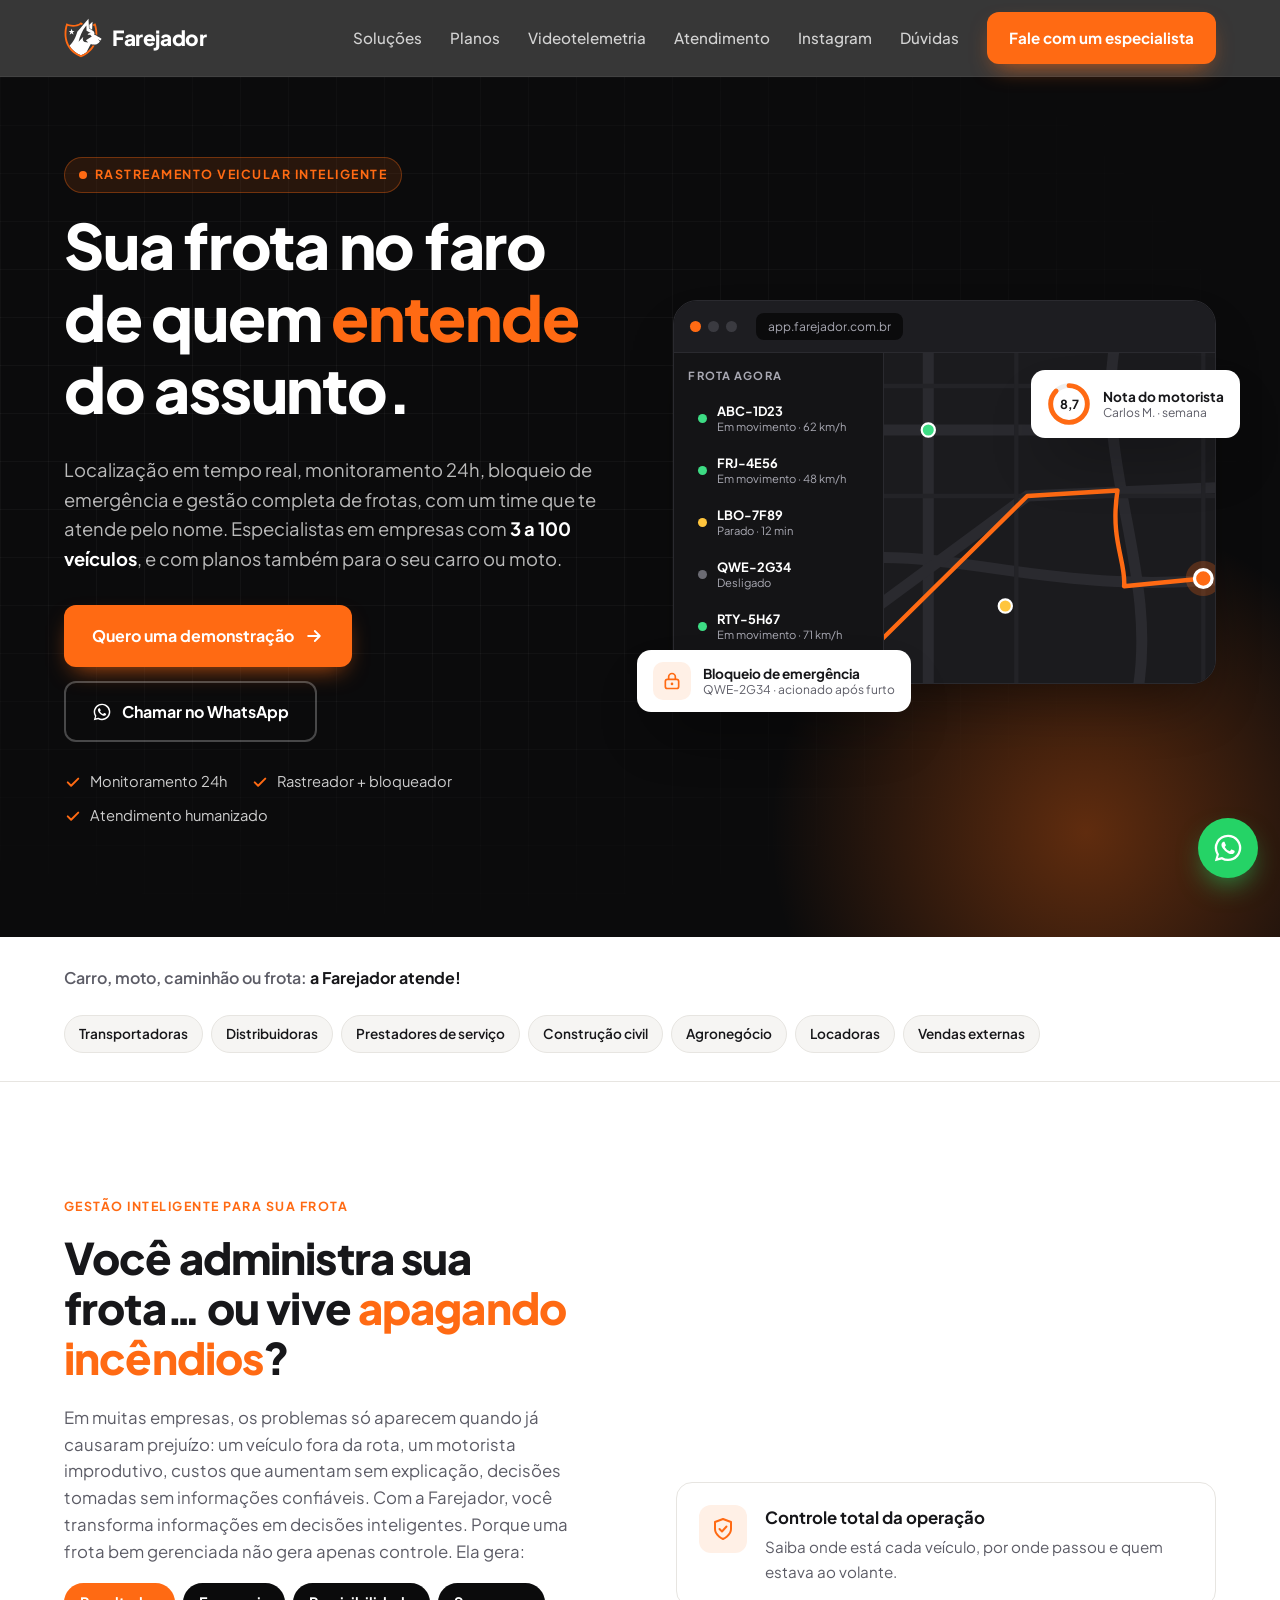
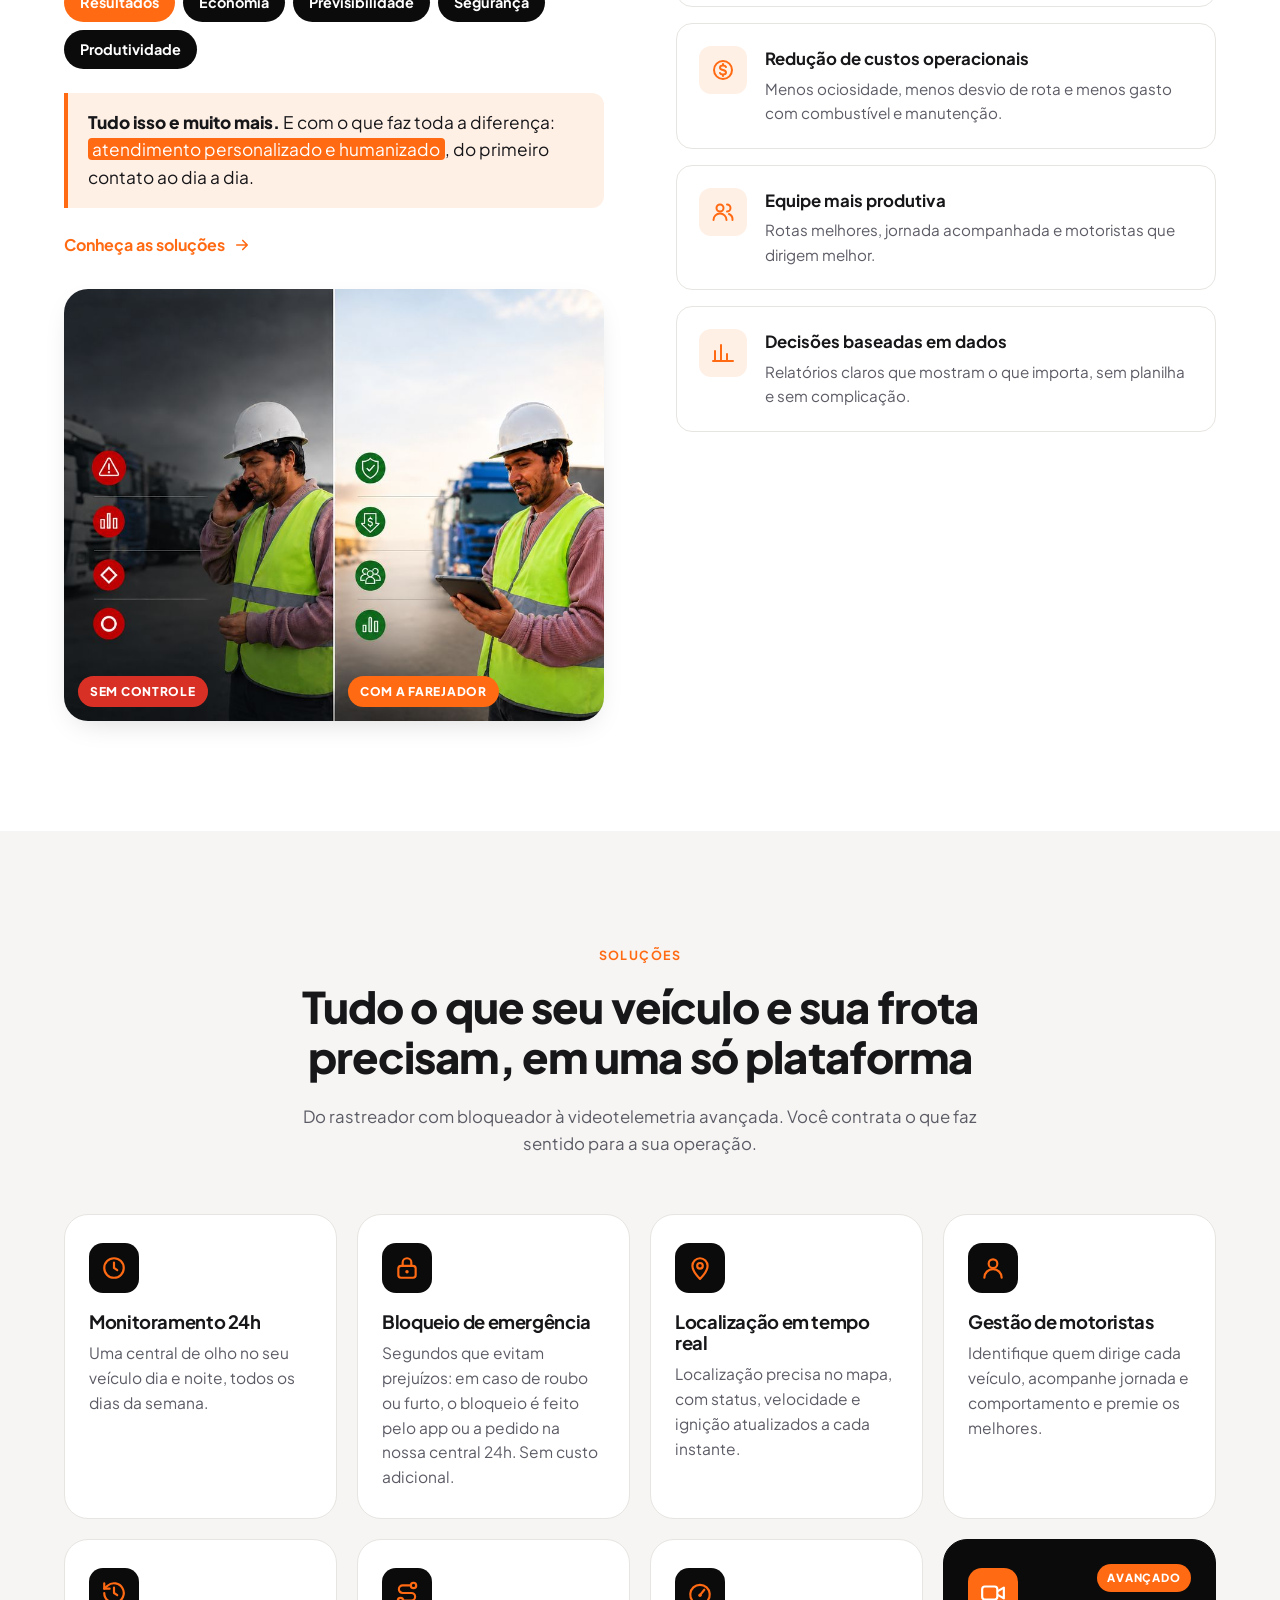
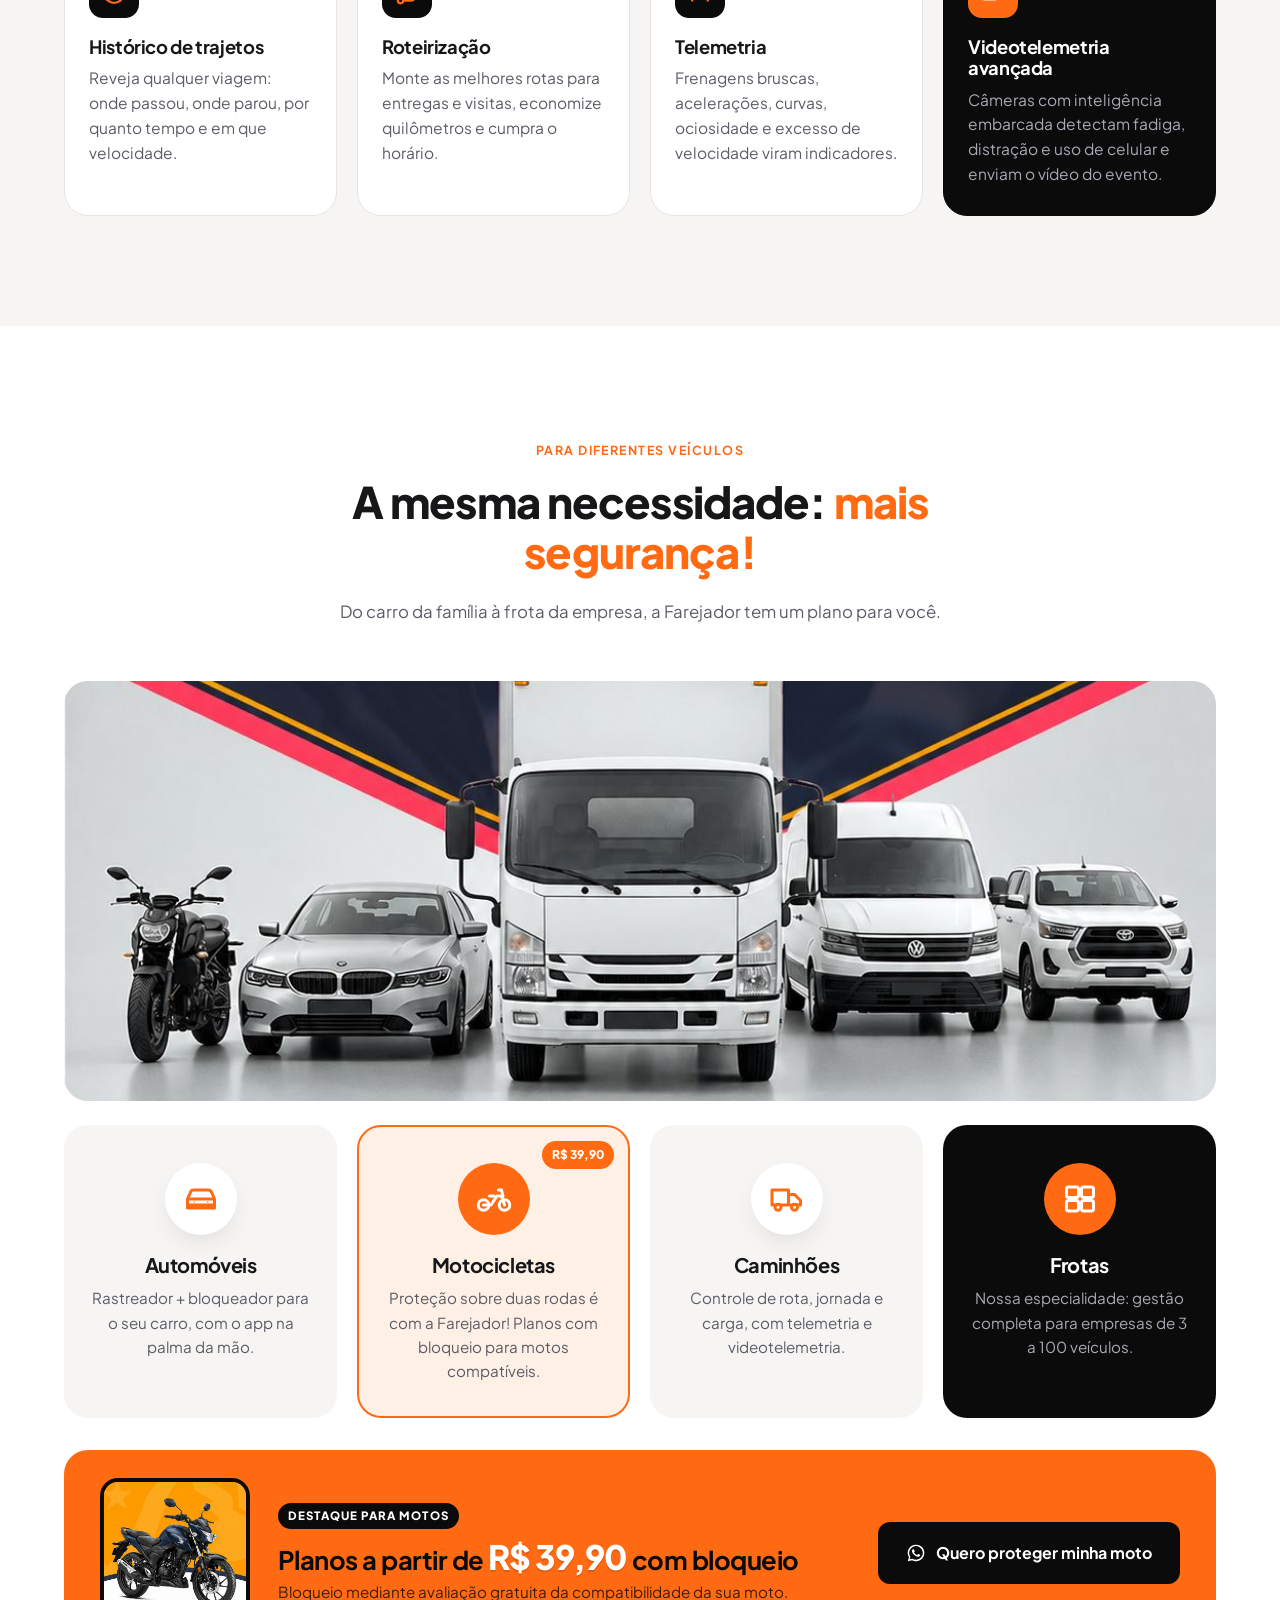
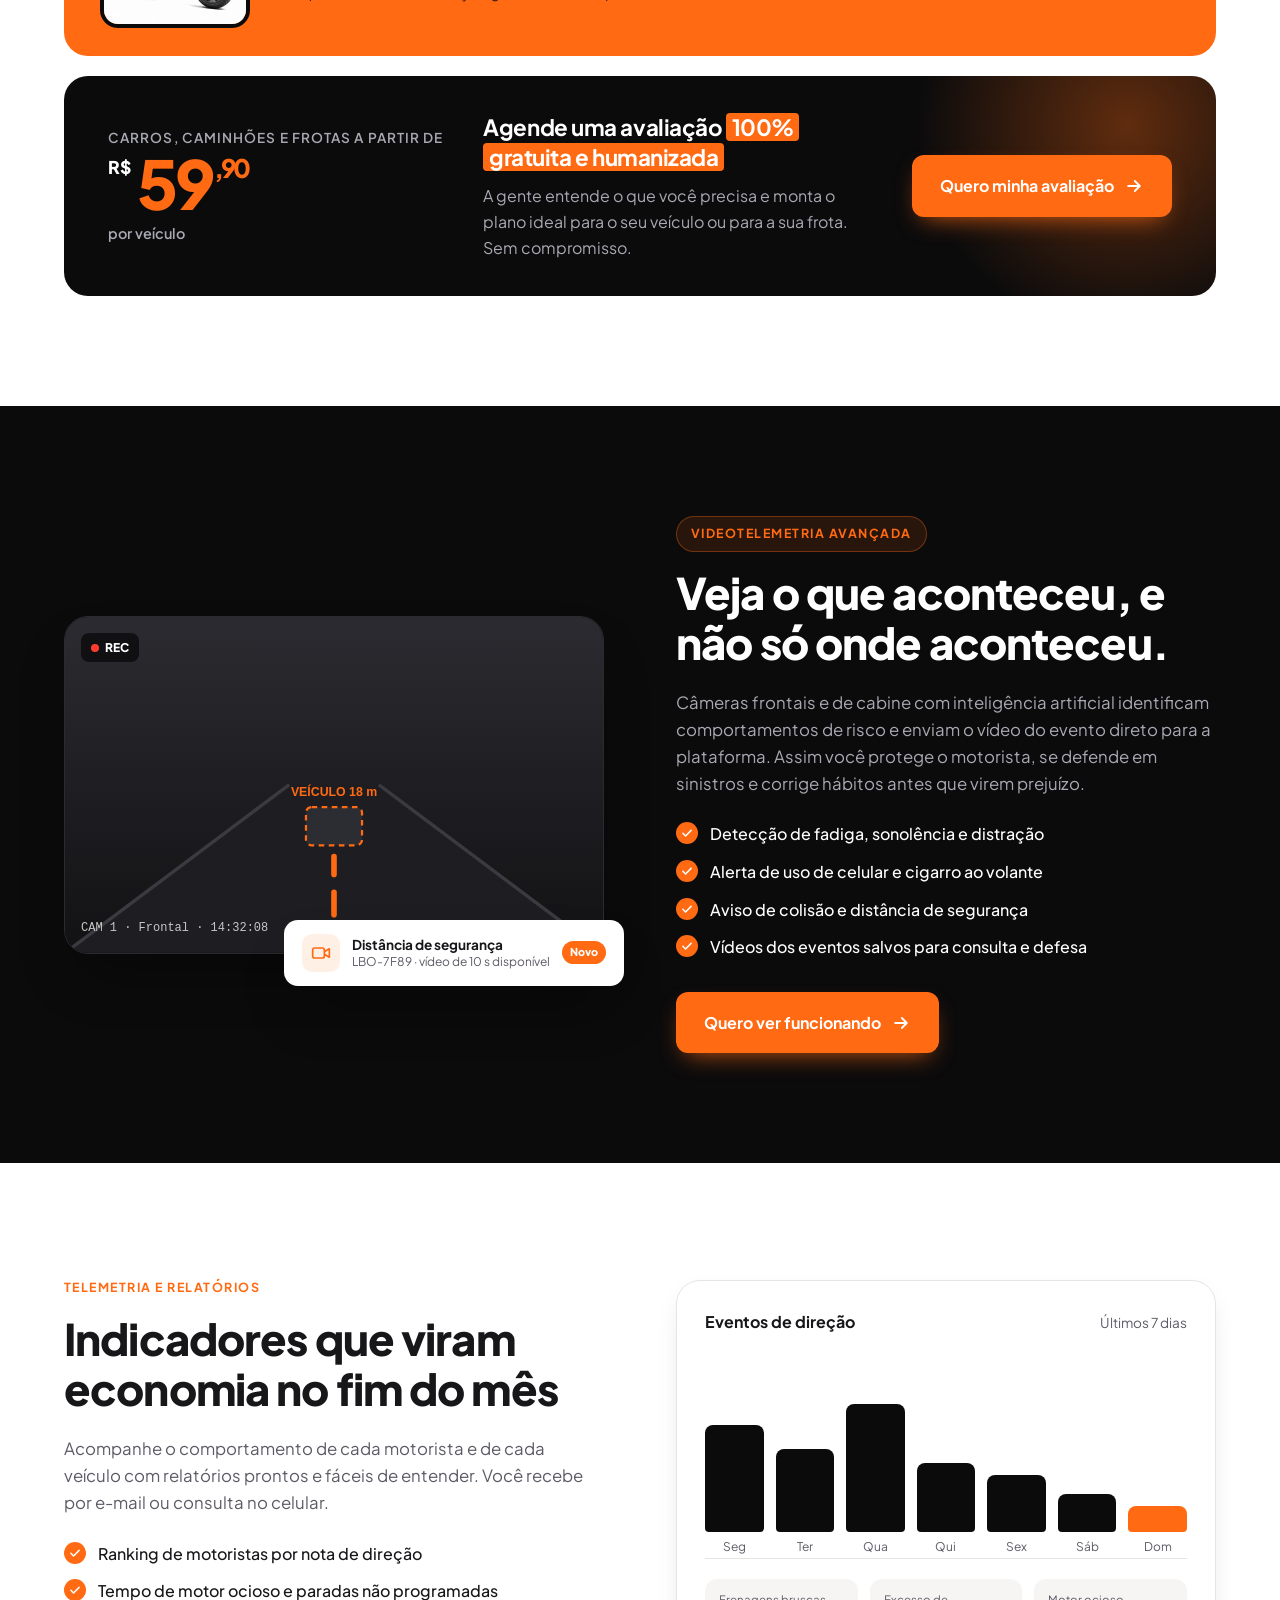
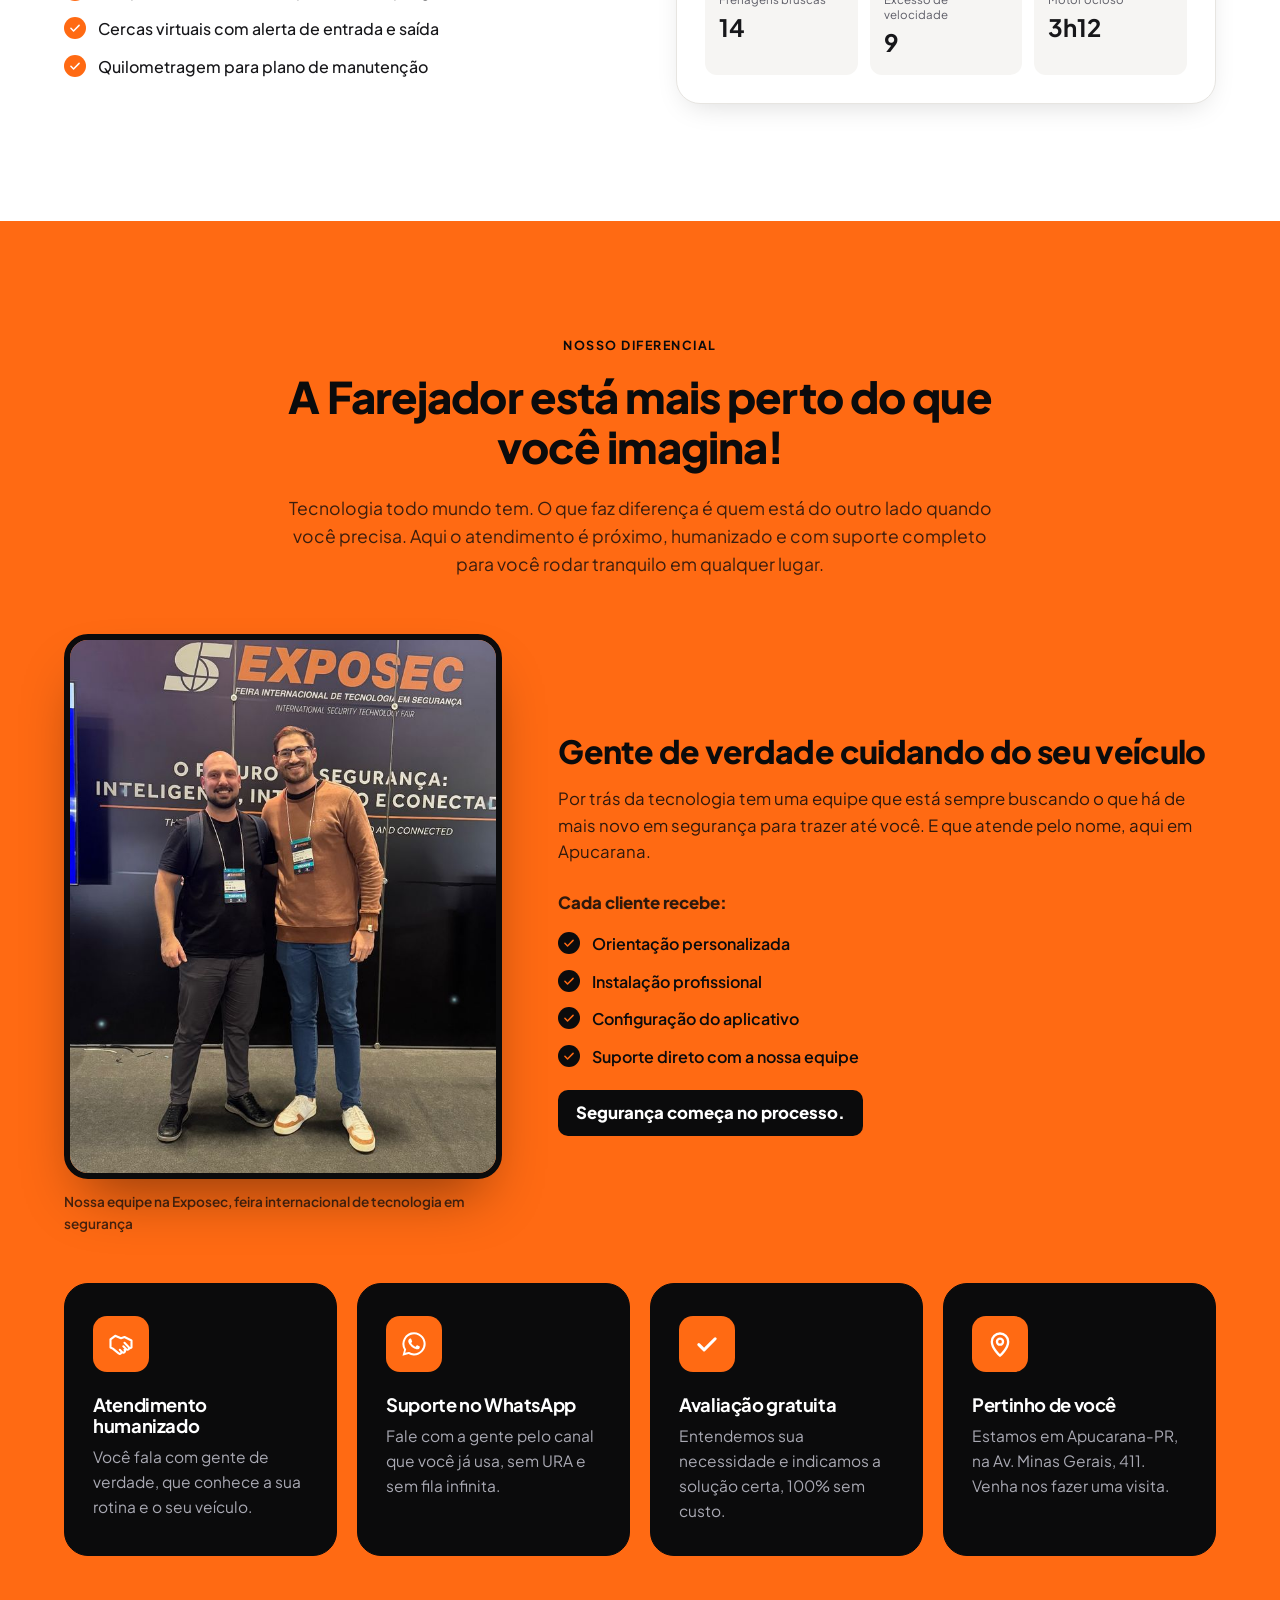
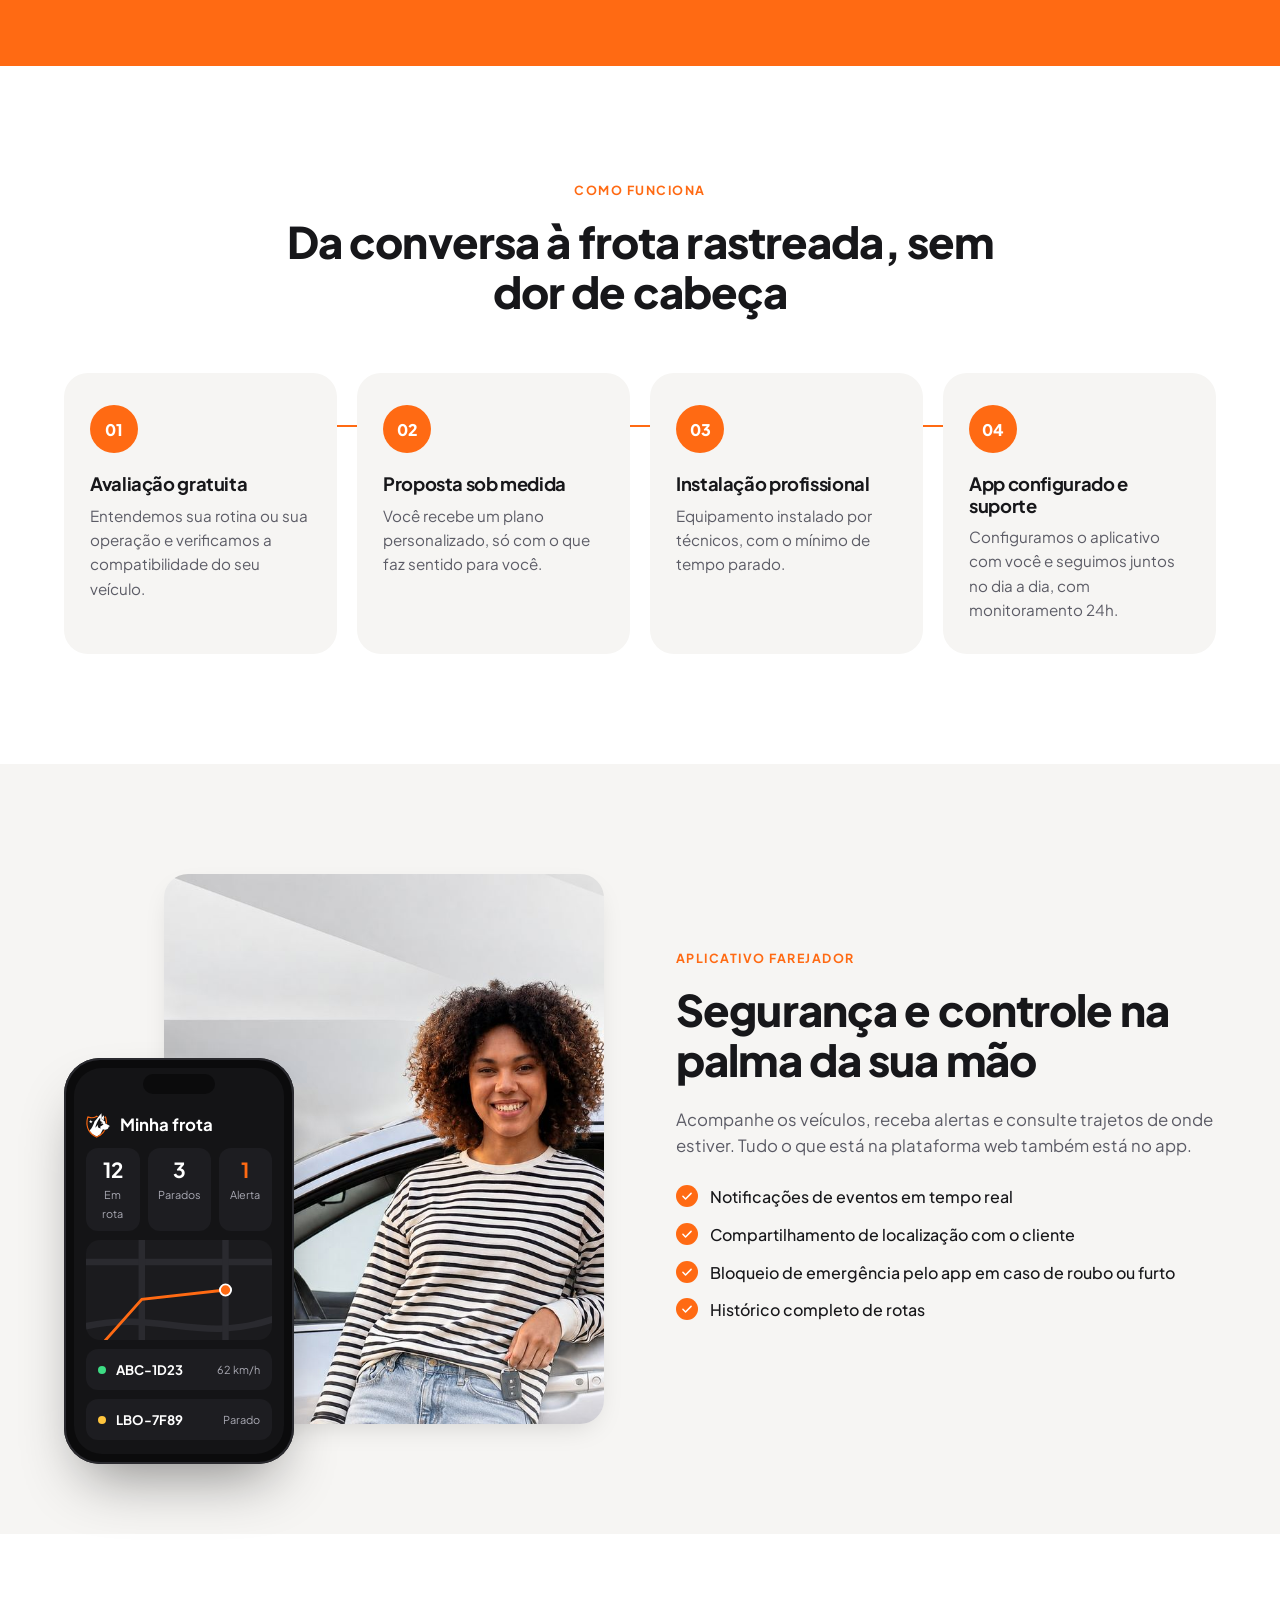
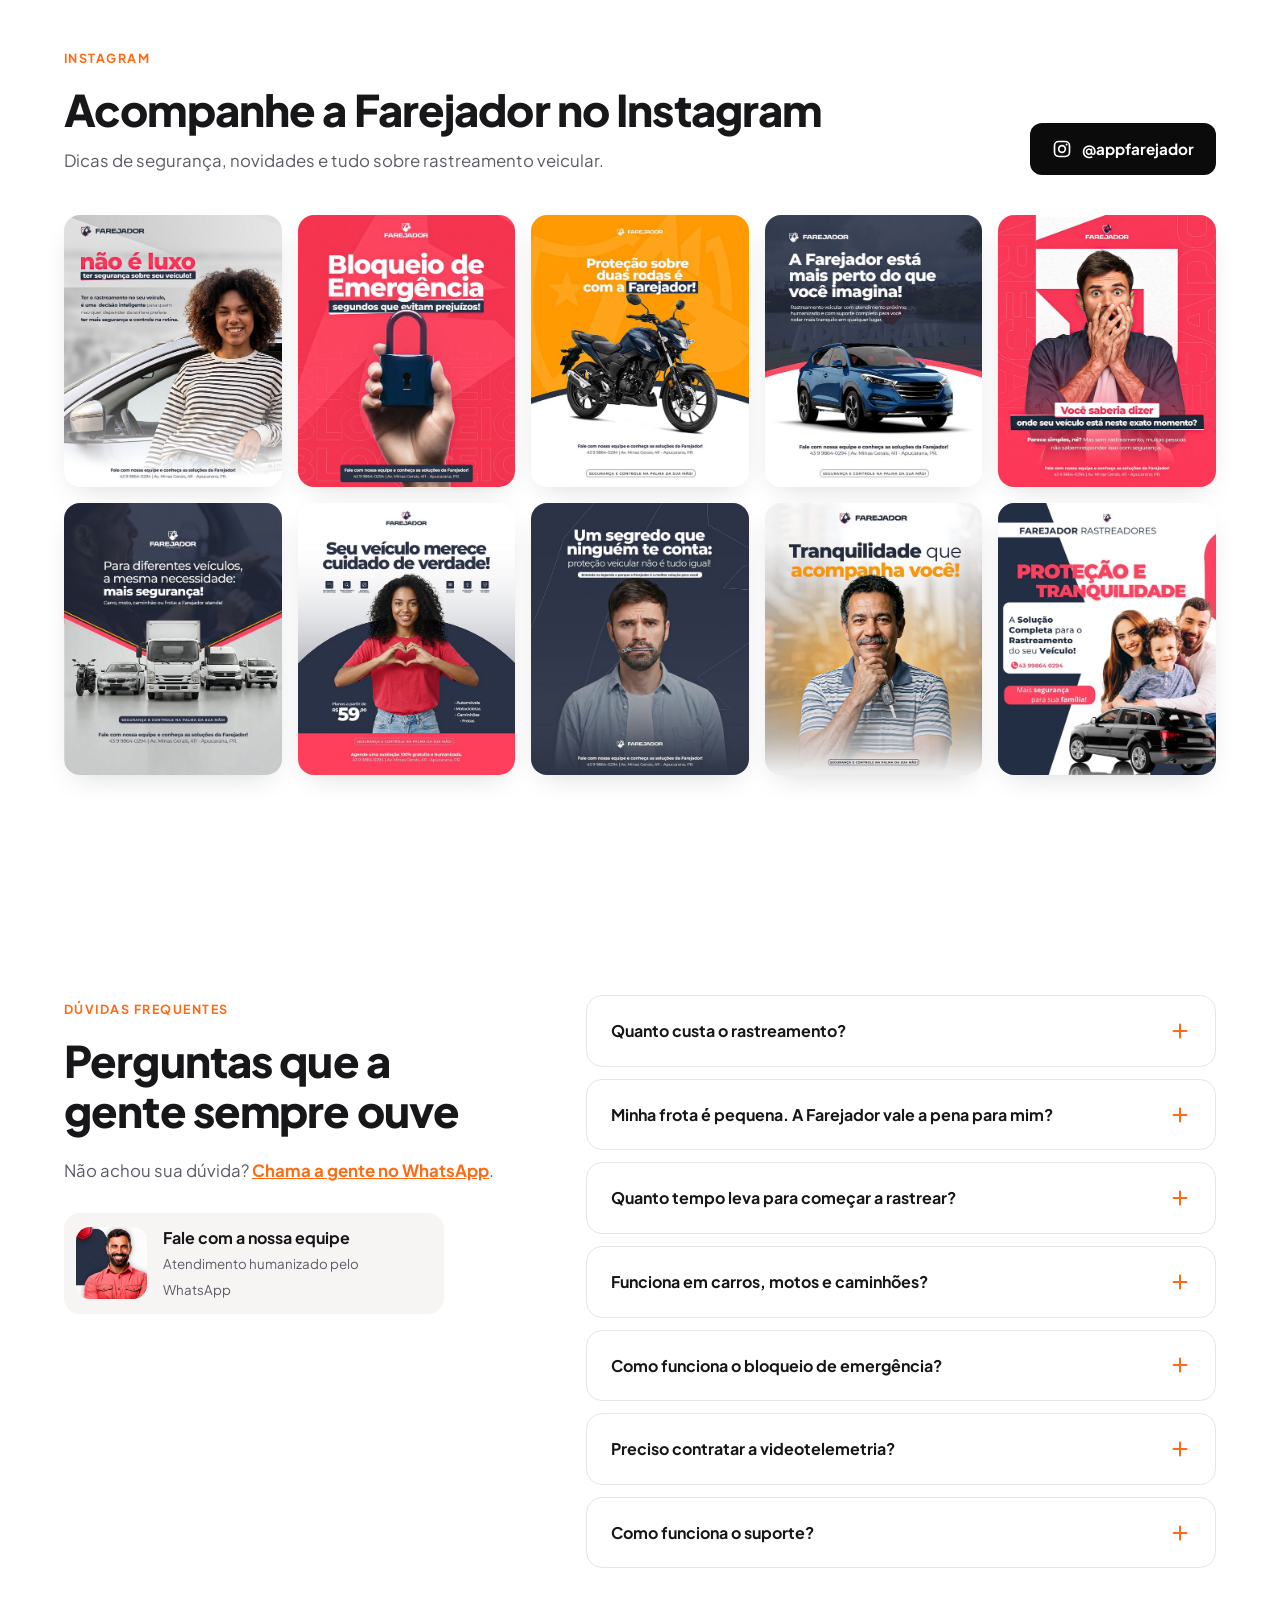
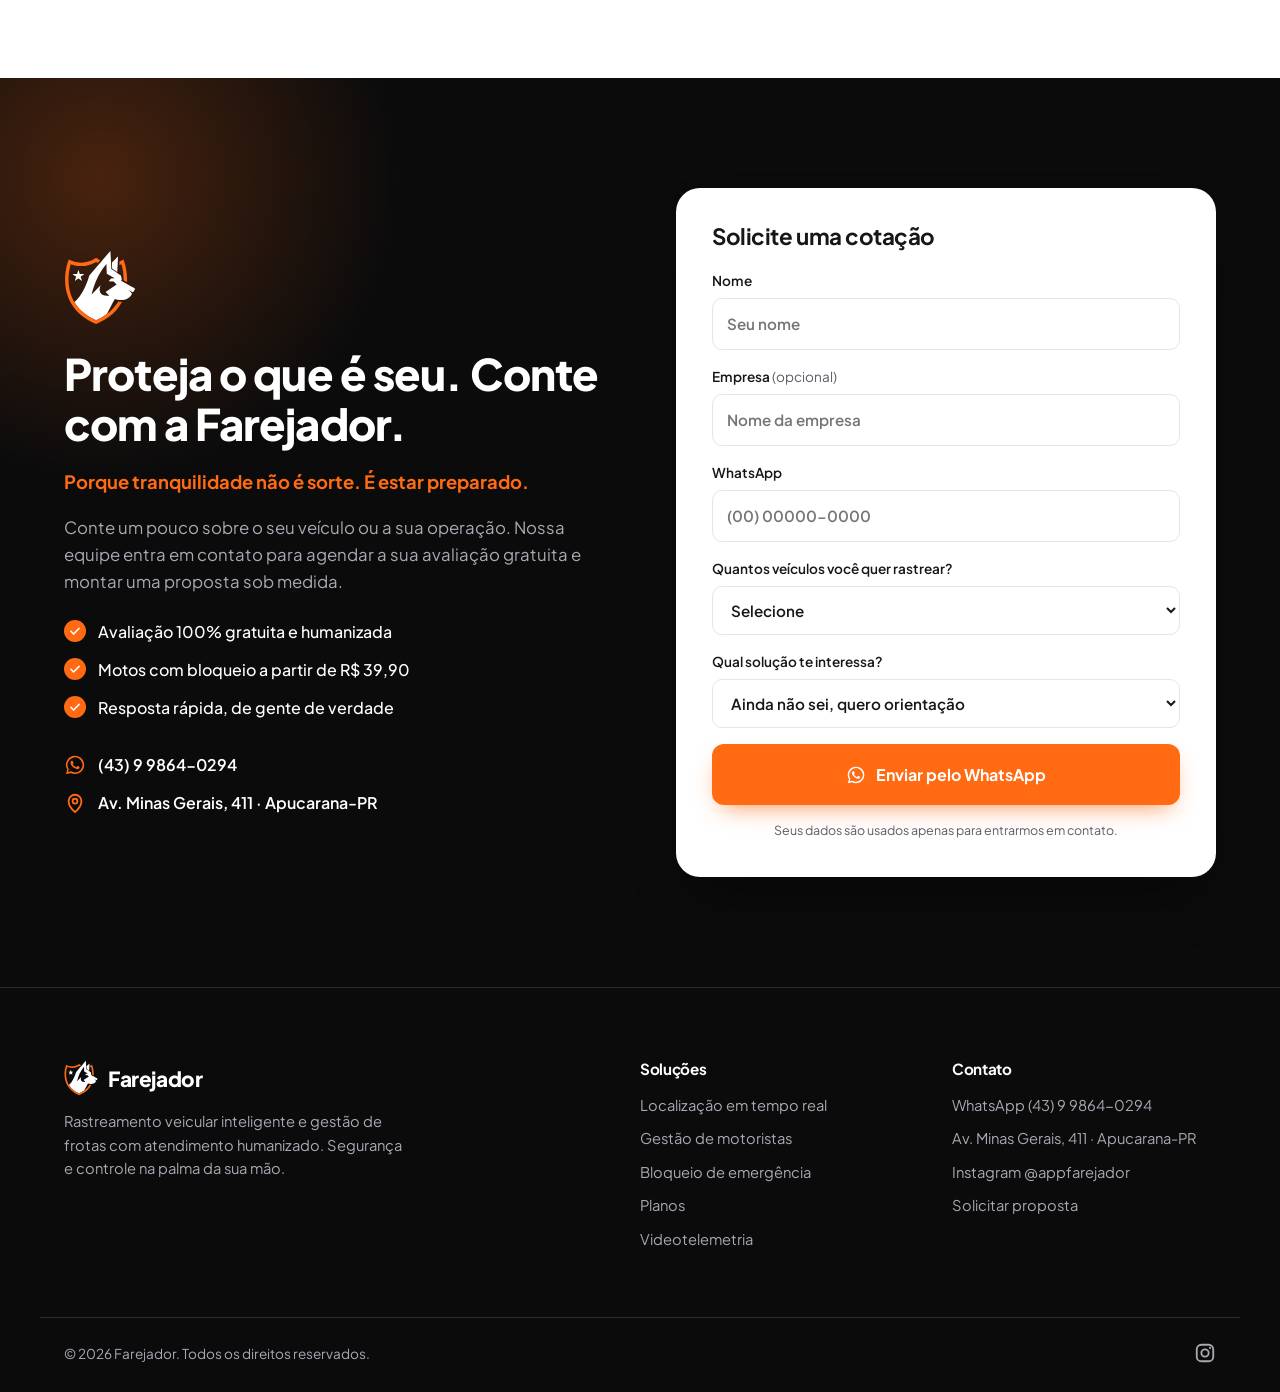
==== index.html @ 30115e80 "Reforça atendimento personalizado na seção de frotas Co-Authored-By: Claude Opus 5.5 <noreply@anthro" ====
<!doctype html>
<html lang="pt-BR">
<head>
  <meta charset="utf-8">
  <meta name="viewport" content="width=device-width, initial-scale=1">
  <title>Farejador | Rastreamento veicular e gestão de frotas em Apucarana-PR</title>
  <meta name="description" content="Rastreamento veicular inteligente para carros, motos, caminhões e frotas: localização em tempo real, monitoramento 24h, bloqueio de emergência, telemetria e videotelemetria. Motos com bloqueio a partir de R$ 39,90 e demais veículos a partir de R$ 59,90 por veículo. Atendimento humanizado em Apucarana-PR.">
  <meta name="theme-color" content="#0B0B0C">
  <meta property="og:title" content="Farejador | Rastreamento veicular inteligente">
  <meta property="og:description" content="Segurança e controle na palma da sua mão. Rastreamento veicular com atendimento humanizado.">
  <meta property="og:type" content="website">
  <link rel="icon" type="image/svg+xml" href="assets/img/farejador-simbolo.svg">
  <link rel="preconnect" href="https://fonts.googleapis.com">
  <link rel="preconnect" href="https://fonts.gstatic.com" crossorigin>
  <link href="https://fonts.googleapis.com/css2?family=Plus+Jakarta+Sans:wght@400;500;600;700;800&display=swap" rel="stylesheet">
  <link rel="stylesheet" href="assets/css/style.css">
</head>
<body>

  <!-- SVG sprite de ícones -->
  <svg width="0" height="0" style="position:absolute" aria-hidden="true">
    <defs>
      <symbol id="i-pin" viewBox="0 0 24 24"><path d="M12 22s7-6.2 7-12a7 7 0 1 0-14 0c0 5.8 7 12 7 12Z" fill="none" stroke="currentColor" stroke-width="2" stroke-linejoin="round"/><circle cx="12" cy="10" r="2.6" fill="none" stroke="currentColor" stroke-width="2"/></symbol>
      <symbol id="i-driver" viewBox="0 0 24 24"><circle cx="12" cy="8" r="4" fill="none" stroke="currentColor" stroke-width="2"/><path d="M4 21a8 8 0 0 1 16 0" fill="none" stroke="currentColor" stroke-width="2" stroke-linecap="round"/></symbol>
      <symbol id="i-history" viewBox="0 0 24 24"><path d="M3 12a9 9 0 1 0 3-6.7L3 8" fill="none" stroke="currentColor" stroke-width="2" stroke-linecap="round" stroke-linejoin="round"/><path d="M3 3v5h5M12 7v5l3 2" fill="none" stroke="currentColor" stroke-width="2" stroke-linecap="round" stroke-linejoin="round"/></symbol>
      <symbol id="i-route" viewBox="0 0 24 24"><circle cx="6" cy="19" r="2.5" fill="none" stroke="currentColor" stroke-width="2"/><circle cx="18" cy="5" r="2.5" fill="none" stroke="currentColor" stroke-width="2"/><path d="M8.5 19H16a3.5 3.5 0 0 0 0-7H8a3.5 3.5 0 0 1 0-7h7.5" fill="none" stroke="currentColor" stroke-width="2" stroke-linecap="round"/></symbol>
      <symbol id="i-gauge" viewBox="0 0 24 24"><path d="M4.9 19a9 9 0 1 1 14.2 0" fill="none" stroke="currentColor" stroke-width="2" stroke-linecap="round"/><path d="m12 14 4-5" fill="none" stroke="currentColor" stroke-width="2" stroke-linecap="round"/><circle cx="12" cy="14" r="1.6" fill="currentColor"/></symbol>
      <symbol id="i-camera" viewBox="0 0 24 24"><rect x="2" y="6" width="14" height="12" rx="2.5" fill="none" stroke="currentColor" stroke-width="2"/><path d="m16 10.5 6-3.5v10l-6-3.5" fill="none" stroke="currentColor" stroke-width="2" stroke-linejoin="round"/></symbol>
      <symbol id="i-chat" viewBox="0 0 24 24"><path d="M21 12a8 8 0 0 1-11.6 7.1L4 20.5l1.4-5A8 8 0 1 1 21 12Z" fill="none" stroke="currentColor" stroke-width="2" stroke-linejoin="round"/></symbol>
      <symbol id="i-handshake" viewBox="0 0 24 24"><path d="m11 17 2 2a1.4 1.4 0 0 0 2-2M14 14l2.5 2.5a1.4 1.4 0 0 0 2-2L15 11M3 8l4-3 5 2 3-1 6 3v6l-2 1M3 8v7l2 1 5 4a1.4 1.4 0 0 0 2-2" fill="none" stroke="currentColor" stroke-width="1.8" stroke-linecap="round" stroke-linejoin="round"/></symbol>
      <symbol id="i-bolt" viewBox="0 0 24 24"><path d="M13 2 4 14h7l-1 8 9-12h-7l1-8Z" fill="none" stroke="currentColor" stroke-width="2" stroke-linejoin="round"/></symbol>
      <symbol id="i-shield" viewBox="0 0 24 24"><path d="M12 22s8-3.5 8-10V5l-8-3-8 3v7c0 6.5 8 10 8 10Z" fill="none" stroke="currentColor" stroke-width="2" stroke-linejoin="round"/><path d="m8.5 12 2.5 2.5 4.5-5" fill="none" stroke="currentColor" stroke-width="2" stroke-linecap="round" stroke-linejoin="round"/></symbol>
      <symbol id="i-check" viewBox="0 0 24 24"><path d="m5 12.5 4.5 4.5L19 7.5" fill="none" stroke="currentColor" stroke-width="2.6" stroke-linecap="round" stroke-linejoin="round"/></symbol>
      <symbol id="i-arrow" viewBox="0 0 24 24"><path d="M5 12h14m-6-6 6 6-6 6" fill="none" stroke="currentColor" stroke-width="2.2" stroke-linecap="round" stroke-linejoin="round"/></symbol>
      <symbol id="i-plus" viewBox="0 0 24 24"><path d="M12 5v14M5 12h14" fill="none" stroke="currentColor" stroke-width="2.2" stroke-linecap="round"/></symbol>
      <symbol id="i-whats" viewBox="0 0 24 24"><path fill="currentColor" d="M12.04 2a9.9 9.9 0 0 0-8.5 15l-1.4 5 5.2-1.4A9.9 9.9 0 1 0 12.04 2Zm0 18.1a8.2 8.2 0 0 1-4.2-1.15l-.3-.18-3.1.8.83-3-.2-.31a8.2 8.2 0 1 1 6.97 3.84Zm4.5-6.14c-.25-.12-1.46-.72-1.69-.8-.22-.08-.39-.12-.55.13-.16.24-.64.8-.78.96-.14.17-.29.19-.53.06a6.7 6.7 0 0 1-3.34-2.92c-.25-.43.25-.4.72-1.34.08-.16.04-.3-.02-.43-.06-.12-.55-1.33-.76-1.82-.2-.48-.4-.41-.55-.42h-.47a.9.9 0 0 0-.65.3 2.74 2.74 0 0 0-.86 2.04 4.76 4.76 0 0 0 1 2.53 10.9 10.9 0 0 0 4.17 3.68c1.55.67 2.16.73 2.93.61.47-.07 1.46-.6 1.66-1.17.2-.58.2-1.07.15-1.17-.06-.1-.22-.17-.47-.29Z"/></symbol>
      <symbol id="i-insta" viewBox="0 0 24 24"><rect x="3" y="3" width="18" height="18" rx="5" fill="none" stroke="currentColor" stroke-width="2"/><circle cx="12" cy="12" r="4" fill="none" stroke="currentColor" stroke-width="2"/><circle cx="17.5" cy="6.5" r="1.2" fill="currentColor"/></symbol>
      <symbol id="i-truck" viewBox="0 0 24 24"><path d="M2 6h11v10H2zM13 9h4l4 4v3h-8" fill="none" stroke="currentColor" stroke-width="2" stroke-linejoin="round"/><circle cx="6" cy="17.5" r="2" fill="#fff" stroke="currentColor" stroke-width="2"/><circle cx="17" cy="17.5" r="2" fill="#fff" stroke="currentColor" stroke-width="2"/></symbol>
      <symbol id="i-bell" viewBox="0 0 24 24"><path d="M6 16V11a6 6 0 1 1 12 0v5l2 2H4l2-2ZM10 21h4" fill="none" stroke="currentColor" stroke-width="2" stroke-linejoin="round" stroke-linecap="round"/></symbol>
      <symbol id="i-fuel" viewBox="0 0 24 24"><path d="M4 21V5a2 2 0 0 1 2-2h6a2 2 0 0 1 2 2v16M3 21h12M4 10h10M14 8l3 2v8a1.5 1.5 0 0 0 3 0V8l-3-3" fill="none" stroke="currentColor" stroke-width="2" stroke-linejoin="round" stroke-linecap="round"/></symbol>
      <symbol id="i-lock" viewBox="0 0 24 24"><rect x="4" y="10" width="16" height="11" rx="2.5" fill="none" stroke="currentColor" stroke-width="2"/><path d="M8 10V7a4 4 0 0 1 8 0v3" fill="none" stroke="currentColor" stroke-width="2"/><circle cx="12" cy="15.5" r="1.6" fill="currentColor"/></symbol>
      <symbol id="i-clock" viewBox="0 0 24 24"><circle cx="12" cy="12" r="9" fill="none" stroke="currentColor" stroke-width="2"/><path d="M12 7v5l3 2" fill="none" stroke="currentColor" stroke-width="2" stroke-linecap="round"/></symbol>
      <symbol id="i-car" viewBox="0 0 24 24"><path d="M3 16v-4l2.2-5A2 2 0 0 1 7 6h10a2 2 0 0 1 1.8 1l2.2 5v4M3 12h18M3 16h18v2H3z" fill="none" stroke="currentColor" stroke-width="2" stroke-linejoin="round"/><circle cx="7.5" cy="14" r=".5" fill="currentColor"/><circle cx="16.5" cy="14" r=".5" fill="currentColor"/></symbol>
      <symbol id="i-moto" viewBox="0 0 24 24"><circle cx="5" cy="16" r="3.5" fill="none" stroke="currentColor" stroke-width="2"/><circle cx="19" cy="16" r="3.5" fill="none" stroke="currentColor" stroke-width="2"/><path d="M5 16h5l4-6h3l2 6M12 10H9M15 6h2l1 4" fill="none" stroke="currentColor" stroke-width="2" stroke-linecap="round" stroke-linejoin="round"/></symbol>
      <symbol id="i-fleet" viewBox="0 0 24 24"><rect x="3" y="4" width="8" height="7" rx="1.5" fill="none" stroke="currentColor" stroke-width="2"/><rect x="13" y="4" width="8" height="7" rx="1.5" fill="none" stroke="currentColor" stroke-width="2"/><rect x="3" y="13" width="8" height="7" rx="1.5" fill="none" stroke="currentColor" stroke-width="2"/><rect x="13" y="13" width="8" height="7" rx="1.5" fill="none" stroke="currentColor" stroke-width="2"/></symbol>
      <symbol id="i-chart" viewBox="0 0 24 24"><path d="M4 20V10M10 20V4M16 20v-7M22 20H2" fill="none" stroke="currentColor" stroke-width="2" stroke-linecap="round"/></symbol>
      <symbol id="i-team" viewBox="0 0 24 24"><circle cx="9" cy="8" r="3.5" fill="none" stroke="currentColor" stroke-width="2"/><path d="M2.5 20a6.5 6.5 0 0 1 13 0M16 4.5a3.5 3.5 0 0 1 0 7M18 14a6 6 0 0 1 3.5 6" fill="none" stroke="currentColor" stroke-width="2" stroke-linecap="round"/></symbol>
      <symbol id="i-money" viewBox="0 0 24 24"><circle cx="12" cy="12" r="9" fill="none" stroke="currentColor" stroke-width="2"/><path d="M15 9a3 2.5 0 0 0-3-1.5c-1.7 0-3 .9-3 2.2 0 3 6 1.6 6 4.6 0 1.3-1.3 2.2-3 2.2a3 2.5 0 0 1-3-1.5M12 6v1.5M12 16.5V18" fill="none" stroke="currentColor" stroke-width="2" stroke-linecap="round"/></symbol>
    </defs>
  </svg>

  <!-- ================= HEADER ================= -->
  <header class="header" id="topo">
    <div class="container header__inner">
      <a href="#topo" class="brand" aria-label="Farejador, voltar ao topo">
        <img src="assets/img/farejador-simbolo-branco.svg" alt="" width="38" height="40">
        <span>Farejador</span>
      </a>
      <nav class="nav" id="nav" aria-label="Principal">
        <a href="#solucoes">Soluções</a>
        <a href="#planos">Planos</a>
        <a href="#videotelemetria">Videotelemetria</a>
        <a href="#atendimento">Atendimento</a>
        <a href="#instagram">Instagram</a>
        <a href="#faq">Dúvidas</a>
        <a href="#contato" class="btn btn--primary nav__cta">Fale com um especialista</a>
      </nav>
      <button class="nav-toggle" aria-label="Abrir menu" aria-expanded="false" aria-controls="nav"><span></span><span></span><span></span></button>
    </div>
  </header>

  <main>
    <!-- ================= HERO ================= -->
    <section class="hero">
      <div class="hero__glow" aria-hidden="true"></div>
      <div class="container hero__grid">
        <div class="hero__copy">
          <span class="eyebrow eyebrow--dark"><span class="dot"></span> Rastreamento veicular inteligente</span>
          <h1>Sua frota no faro de quem <em>entende</em> do assunto.</h1>
          <p class="lead">Localização em tempo real, monitoramento 24h, bloqueio de emergência e gestão completa de frotas, com um time que te atende pelo nome. Especialistas em empresas com <strong>3 a 100 veículos</strong>, e com planos também para o seu carro ou moto.</p>
          <div class="hero__ctas">
            <a href="#contato" class="btn btn--primary btn--lg">Quero uma demonstração <svg><use href="#i-arrow"/></svg></a>
            <a href="#" class="btn btn--ghost btn--lg js-whats"><svg><use href="#i-whats"/></svg> Chamar no WhatsApp</a>
          </div>
          <ul class="hero__checks">
            <li><svg><use href="#i-check"/></svg> Monitoramento 24h</li>
            <li><svg><use href="#i-check"/></svg> Rastreador + bloqueador</li>
            <li><svg><use href="#i-check"/></svg> Atendimento humanizado</li>
          </ul>
        </div>

        <!-- Mockup da plataforma -->
        <div class="hero__visual" aria-label="Ilustração da plataforma Farejador">
          <div class="dash">
            <div class="dash__bar">
              <span></span><span></span><span></span>
              <div class="dash__url">app.farejador.com.br</div>
            </div>
            <div class="dash__body">
              <aside class="dash__side">
                <div class="dash__title">Frota agora</div>
                <div class="veh is-on"><i></i><div><b>ABC-1D23</b><small>Em movimento · 62 km/h</small></div></div>
                <div class="veh is-on"><i></i><div><b>FRJ-4E56</b><small>Em movimento · 48 km/h</small></div></div>
                <div class="veh is-idle"><i></i><div><b>LBO-7F89</b><small>Parado · 12 min</small></div></div>
                <div class="veh is-off"><i></i><div><b>QWE-2G34</b><small>Desligado</small></div></div>
                <div class="veh is-on"><i></i><div><b>RTY-5H67</b><small>Em movimento · 71 km/h</small></div></div>
              </aside>
              <div class="dash__map">
                <svg viewBox="0 0 400 300" preserveAspectRatio="xMidYMid slice" aria-hidden="true">
                  <rect width="400" height="300" fill="#1B1B1E"/>
                  <g stroke="#2A2A2F" stroke-width="10" fill="none" stroke-linecap="round">
                    <path d="M-10 70 H410"/><path d="M-10 190 C120 170 200 230 410 200"/><path d="M90 -10 V310"/><path d="M260 -10 C240 100 300 200 280 310"/><path d="M-10 270 L180 130 L410 120"/>
                  </g>
                  <g stroke="#232327" stroke-width="4" fill="none">
                    <path d="M-10 30 H410"/><path d="M-10 130 H410"/><path d="M170 -10 V310"/><path d="M340 -10 V310"/><path d="M40 -10 V310"/>
                  </g>
                  <path class="route" d="M40 268 L180 130 L262 125 C255 170 270 190 268 212 L340 205" fill="none" stroke="#FF6A13" stroke-width="4" stroke-linecap="round" stroke-linejoin="round"/>
                  <circle cx="40" cy="268" r="6" fill="#0B0B0C" stroke="#FF6A13" stroke-width="3"/>
                  <g class="pin-car"><circle cx="340" cy="205" r="16" fill="#FF6A13" opacity=".25"/><circle cx="340" cy="205" r="8" fill="#FF6A13" stroke="#fff" stroke-width="3"/></g>
                  <circle cx="90" cy="70" r="6" fill="#3DDC84" stroke="#fff" stroke-width="2"/>
                  <circle cx="300" cy="60" r="6" fill="#3DDC84" stroke="#fff" stroke-width="2"/>
                  <circle cx="160" cy="230" r="6" fill="#FFC53D" stroke="#fff" stroke-width="2"/>
                  <circle cx="370" cy="150" r="6" fill="#8A8A93" stroke="#fff" stroke-width="2"/>
                </svg>
              </div>
            </div>
          </div>

          <div class="float float--alert">
            <span class="float__icon float__icon--orange"><svg><use href="#i-lock"/></svg></span>
            <div><b>Bloqueio de emergência</b><small>QWE-2G34 · acionado após furto</small></div>
          </div>
          <div class="float float--score">
            <div class="score"><svg viewBox="0 0 36 36"><circle cx="18" cy="18" r="15" fill="none" stroke="#EEE" stroke-width="4"/><circle cx="18" cy="18" r="15" fill="none" stroke="#FF6A13" stroke-width="4" stroke-dasharray="82 100" stroke-linecap="round" transform="rotate(-90 18 18)"/></svg><b>8,7</b></div>
            <div><b>Nota do motorista</b><small>Carlos M. · semana</small></div>
          </div>
        </div>
      </div>
    </section>

    <!-- ================= SEGMENTOS ================= -->
    <section class="strip">
      <div class="container strip__inner">
        <p>Carro, moto, caminhão ou frota: <strong>a Farejador atende!</strong></p>
        <ul class="chips">
          <li>Transportadoras</li><li>Distribuidoras</li><li>Prestadores de serviço</li><li>Construção civil</li><li>Agronegócio</li><li>Locadoras</li><li>Vendas externas</li>
        </ul>
      </div>
    </section>

    <!-- ================= DOR / BENEFÍCIOS ================= -->
    <section class="section">
      <div class="container split">
        <div>
          <span class="eyebrow">Gestão inteligente para sua frota</span>
          <h2>Você administra sua frota… ou vive <em>apagando incêndios</em>?</h2>
          <p class="muted">Em muitas empresas, os problemas só aparecem quando já causaram prejuízo: um veículo fora da rota, um motorista improdutivo, custos que aumentam sem explicação, decisões tomadas sem informações confiáveis. Com a Farejador, você transforma informações em decisões inteligentes. Porque uma frota bem gerenciada não gera apenas controle. Ela gera:</p>
          <ul class="gains">
            <li>Resultados</li><li>Economia</li><li>Previsibilidade</li><li>Segurança</li><li>Produtividade</li>
          </ul>
          <p class="punch"><strong>Tudo isso e muito mais.</strong> E com o que faz toda a diferença: <mark>atendimento personalizado e humanizado</mark>, do primeiro contato ao dia a dia.</p>
          <a href="#solucoes" class="link-arrow">Conheça as soluções <svg><use href="#i-arrow"/></svg></a>
          <figure class="photo photo--wide">
            <img src="assets/img/fotos/frota-antes-depois.jpg" alt="Gestor de frota antes, preocupado ao telefone, e depois, acompanhando a operação pelo tablet" width="900" height="720" loading="lazy">
            <span class="photo__tag photo__tag--before">Sem controle</span>
            <span class="photo__tag photo__tag--after">Com a Farejador</span>
          </figure>
        </div>
        <ul class="benefits">
          <li><span class="ic"><svg><use href="#i-shield"/></svg></span><div><b>Controle total da operação</b><p>Saiba onde está cada veículo, por onde passou e quem estava ao volante.</p></div></li>
          <li><span class="ic"><svg><use href="#i-money"/></svg></span><div><b>Redução de custos operacionais</b><p>Menos ociosidade, menos desvio de rota e menos gasto com combustível e manutenção.</p></div></li>
          <li><span class="ic"><svg><use href="#i-team"/></svg></span><div><b>Equipe mais produtiva</b><p>Rotas melhores, jornada acompanhada e motoristas que dirigem melhor.</p></div></li>
          <li><span class="ic"><svg><use href="#i-chart"/></svg></span><div><b>Decisões baseadas em dados</b><p>Relatórios claros que mostram o que importa, sem planilha e sem complicação.</p></div></li>
        </ul>
      </div>
    </section>

    <!-- ================= SOLUÇÕES ================= -->
    <section class="section section--soft" id="solucoes">
      <div class="container">
        <div class="section__head">
          <span class="eyebrow">Soluções</span>
          <h2>Tudo o que seu veículo e sua frota precisam, em uma só plataforma</h2>
          <p class="muted">Do rastreador com bloqueador à videotelemetria avançada. Você contrata o que faz sentido para a sua operação.</p>
        </div>
        <div class="cards cards--4 cards--compact">
          <article class="card">
            <span class="card__ic"><svg><use href="#i-clock"/></svg></span>
            <h3>Monitoramento 24h</h3>
            <p>Uma central de olho no seu veículo dia e noite, todos os dias da semana.</p>
          </article>
          <article class="card">
            <span class="card__ic"><svg><use href="#i-lock"/></svg></span>
            <h3>Bloqueio de emergência</h3>
            <p>Segundos que evitam prejuízos: em caso de roubo ou furto, o bloqueio é feito pelo app ou a pedido na nossa central 24h. Sem custo adicional.</p>
          </article>
          <article class="card">
            <span class="card__ic"><svg><use href="#i-pin"/></svg></span>
            <h3>Localização em tempo real</h3>
            <p>Localização precisa no mapa, com status, velocidade e ignição atualizados a cada instante.</p>
          </article>
          <article class="card">
            <span class="card__ic"><svg><use href="#i-driver"/></svg></span>
            <h3>Gestão de motoristas</h3>
            <p>Identifique quem dirige cada veículo, acompanhe jornada e comportamento e premie os melhores.</p>
          </article>
          <article class="card">
            <span class="card__ic"><svg><use href="#i-history"/></svg></span>
            <h3>Histórico de trajetos</h3>
            <p>Reveja qualquer viagem: onde passou, onde parou, por quanto tempo e em que velocidade.</p>
          </article>
          <article class="card">
            <span class="card__ic"><svg><use href="#i-route"/></svg></span>
            <h3>Roteirização</h3>
            <p>Monte as melhores rotas para entregas e visitas, economize quilômetros e cumpra o horário.</p>
          </article>
          <article class="card">
            <span class="card__ic"><svg><use href="#i-gauge"/></svg></span>
            <h3>Telemetria</h3>
            <p>Frenagens bruscas, acelerações, curvas, ociosidade e excesso de velocidade viram indicadores.</p>
          </article>
          <article class="card card--featured">
            <span class="card__tag">Avançado</span>
            <span class="card__ic"><svg><use href="#i-camera"/></svg></span>
            <h3>Videotelemetria avançada</h3>
            <p>Câmeras com inteligência embarcada detectam fadiga, distração e uso de celular e enviam o vídeo do evento.</p>
          </article>
        </div>
      </div>
    </section>

    <!-- ================= PLANOS / VEÍCULOS ================= -->
    <section class="section" id="planos">
      <div class="container">
        <div class="section__head">
          <span class="eyebrow">Para diferentes veículos</span>
          <h2>A mesma necessidade: <em>mais segurança!</em></h2>
          <p class="muted">Do carro da família à frota da empresa, a Farejador tem um plano para você.</p>
        </div>
        <figure class="vehicles__banner">
          <img src="assets/img/fotos/veiculos-linha.jpg" alt="Moto, carro, caminhão, van e picape lado a lado" width="1122" height="560" loading="lazy">
        </figure>
        <div class="vehicles">
          <article class="vehicle"><span class="vehicle__ic"><svg><use href="#i-car"/></svg></span><h3>Automóveis</h3><p>Rastreador + bloqueador para o seu carro, com o app na palma da mão.</p></article>
          <article class="vehicle vehicle--moto"><span class="vehicle__badge">R$ 39,90</span><span class="vehicle__ic"><svg><use href="#i-moto"/></svg></span><h3>Motocicletas</h3><p>Proteção sobre duas rodas é com a Farejador! Planos com bloqueio para motos compatíveis.</p></article>
          <article class="vehicle"><span class="vehicle__ic"><svg><use href="#i-truck"/></svg></span><h3>Caminhões</h3><p>Controle de rota, jornada e carga, com telemetria e videotelemetria.</p></article>
          <article class="vehicle vehicle--hl"><span class="vehicle__ic"><svg><use href="#i-fleet"/></svg></span><h3>Frotas</h3><p>Nossa especialidade: gestão completa para empresas de 3 a 100 veículos.</p></article>
        </div>
        <div class="moto-promo">
          <img class="moto-promo__img" src="assets/img/fotos/moto.jpg" alt="Moto protegida com rastreador Farejador" width="600" height="551" loading="lazy">
          <div class="moto-promo__text">
            <span class="moto-promo__tag">Destaque para motos</span>
            <h3>Planos a partir de <strong>R$ 39,90</strong> com bloqueio</h3>
            <p>Bloqueio mediante avaliação gratuita da compatibilidade da sua moto.</p>
          </div>
          <a href="#" class="btn btn--dark btn--lg js-whats-moto"><svg><use href="#i-whats"/></svg> Quero proteger minha moto</a>
        </div>
        <div class="price">
          <div class="price__value">
            <span>Carros, caminhões e frotas a partir de</span>
            <strong><small>R$</small>59<sup>,90</sup></strong>
            <em class="price__unit">por veículo</em>
          </div>
          <div class="price__text">
            <h3>Agende uma avaliação <mark>100% gratuita e humanizada</mark></h3>
            <p>A gente entende o que você precisa e monta o plano ideal para o seu veículo ou para a sua frota. Sem compromisso.</p>
          </div>
          <a href="#contato" class="btn btn--primary btn--lg">Quero minha avaliação <svg><use href="#i-arrow"/></svg></a>
        </div>
      </div>
    </section>

    <!-- ================= VIDEOTELEMETRIA ================= -->
    <section class="section section--dark" id="videotelemetria">
      <div class="container split split--rev">
        <div class="cam" aria-label="Ilustração de evento de videotelemetria">
          <div class="cam__screen">
            <svg viewBox="0 0 480 300" preserveAspectRatio="xMidYMid slice" aria-hidden="true">
              <defs><linearGradient id="sky" x1="0" y1="0" x2="0" y2="1"><stop offset="0" stop-color="#2B2B31"/><stop offset="1" stop-color="#121214"/></linearGradient></defs>
              <rect width="480" height="300" fill="url(#sky)"/>
              <path d="M0 300 L200 150 H280 L480 300Z" fill="#1E1E22"/>
              <path d="M240 214 V230 M240 246 V266 M240 284 V300" stroke="#FF6A13" stroke-width="5" stroke-linecap="round"/>
              <path d="M0 300 L200 150 M480 300 L280 150" stroke="#3A3A40" stroke-width="3"/>
              <rect x="215" y="170" width="50" height="34" rx="5" fill="#2C2C33" stroke="#FF6A13" stroke-width="2" stroke-dasharray="5 4"/>
              <text x="240" y="160" text-anchor="middle" font-size="11" fill="#FF6A13" font-family="sans-serif" font-weight="700">VEÍCULO 18 m</text>
            </svg>
            <span class="cam__rec"><i></i> REC</span>
            <span class="cam__meta">CAM 1 · Frontal · 14:32:08</span>
          </div>
          <div class="cam__event">
            <span class="float__icon float__icon--orange"><svg><use href="#i-camera"/></svg></span>
            <div><b>Distância de segurança</b><small>LBO-7F89 · vídeo de 10 s disponível</small></div>
            <span class="badge">Novo</span>
          </div>
        </div>
        <div>
          <span class="eyebrow eyebrow--dark">Videotelemetria avançada</span>
          <h2>Veja o que aconteceu, e não só onde aconteceu.</h2>
          <p class="muted-dark">Câmeras frontais e de cabine com inteligência artificial identificam comportamentos de risco e enviam o vídeo do evento direto para a plataforma. Assim você protege o motorista, se defende em sinistros e corrige hábitos antes que virem prejuízo.</p>
          <ul class="ticks">
            <li><svg><use href="#i-check"/></svg> Detecção de fadiga, sonolência e distração</li>
            <li><svg><use href="#i-check"/></svg> Alerta de uso de celular e cigarro ao volante</li>
            <li><svg><use href="#i-check"/></svg> Aviso de colisão e distância de segurança</li>
            <li><svg><use href="#i-check"/></svg> Vídeos dos eventos salvos para consulta e defesa</li>
          </ul>
          <a href="#contato" class="btn btn--primary btn--lg">Quero ver funcionando <svg><use href="#i-arrow"/></svg></a>
        </div>
      </div>
    </section>

    <!-- ================= TELEMETRIA / RELATÓRIOS ================= -->
    <section class="section">
      <div class="container split">
        <div>
          <span class="eyebrow">Telemetria e relatórios</span>
          <h2>Indicadores que viram economia no fim do mês</h2>
          <p class="muted">Acompanhe o comportamento de cada motorista e de cada veículo com relatórios prontos e fáceis de entender. Você recebe por e-mail ou consulta no celular.</p>
          <ul class="ticks ticks--light">
            <li><svg><use href="#i-check"/></svg> Ranking de motoristas por nota de direção</li>
            <li><svg><use href="#i-check"/></svg> Tempo de motor ocioso e paradas não programadas</li>
            <li><svg><use href="#i-check"/></svg> Cercas virtuais com alerta de entrada e saída</li>
            <li><svg><use href="#i-check"/></svg> Quilometragem para plano de manutenção</li>
          </ul>
        </div>
        <div class="report" aria-label="Ilustração de relatório de telemetria">
          <div class="report__head"><b>Eventos de direção</b><span>Últimos 7 dias</span></div>
          <div class="bars">
            <div style="--h:62%"><span>Seg</span></div>
            <div style="--h:48%"><span>Ter</span></div>
            <div style="--h:74%"><span>Qua</span></div>
            <div style="--h:40%"><span>Qui</span></div>
            <div style="--h:33%"><span>Sex</span></div>
            <div style="--h:22%"><span>Sáb</span></div>
            <div style="--h:15%" class="is-today"><span>Dom</span></div>
          </div>
          <div class="report__kpis">
            <div><small>Frenagens bruscas</small><b>14</b></div>
            <div><small>Excesso de velocidade</small><b>9</b></div>
            <div><small>Motor ocioso</small><b>3h12</b></div>
          </div>
        </div>
      </div>
    </section>

    <!-- ================= ATENDIMENTO ================= -->
    <section class="section section--orange" id="atendimento">
      <div class="container">
        <div class="section__head section__head--light">
          <span class="eyebrow eyebrow--onorange">Nosso diferencial</span>
          <h2>A Farejador está mais perto do que você imagina!</h2>
          <p>Tecnologia todo mundo tem. O que faz diferença é quem está do outro lado quando você precisa. Aqui o atendimento é próximo, humanizado e com suporte completo para você rodar tranquilo em qualquer lugar.</p>
        </div>
        <div class="team">
          <figure class="team__photo">
            <img src="assets/img/fotos/equipe-exposec.jpg" alt="Equipe da Farejador na Exposec, feira internacional de tecnologia em segurança" width="640" height="800" loading="lazy">
            <figcaption>Nossa equipe na Exposec, feira internacional de tecnologia em segurança</figcaption>
          </figure>
          <div class="team__text">
            <h3>Gente de verdade cuidando do seu veículo</h3>
            <p>Por trás da tecnologia tem uma equipe que está sempre buscando o que há de mais novo em segurança para trazer até você. E que atende pelo nome, aqui em Apucarana.</p>
            <p class="team__label">Cada cliente recebe:</p>
            <ul class="ticks ticks--onorange">
              <li><svg><use href="#i-check"/></svg> Orientação personalizada</li>
              <li><svg><use href="#i-check"/></svg> Instalação profissional</li>
              <li><svg><use href="#i-check"/></svg> Configuração do aplicativo</li>
              <li><svg><use href="#i-check"/></svg> Suporte direto com a nossa equipe</li>
            </ul>
            <p class="team__quote">Segurança começa no processo.</p>
          </div>
        </div>
        <div class="cards cards--4">
          <article class="card card--onorange">
            <span class="card__ic"><svg><use href="#i-handshake"/></svg></span>
            <h3>Atendimento humanizado</h3>
            <p>Você fala com gente de verdade, que conhece a sua rotina e o seu veículo.</p>
          </article>
          <article class="card card--onorange">
            <span class="card__ic"><svg><use href="#i-whats"/></svg></span>
            <h3>Suporte no WhatsApp</h3>
            <p>Fale com a gente pelo canal que você já usa, sem URA e sem fila infinita.</p>
          </article>
          <article class="card card--onorange">
            <span class="card__ic"><svg><use href="#i-check"/></svg></span>
            <h3>Avaliação gratuita</h3>
            <p>Entendemos sua necessidade e indicamos a solução certa, 100% sem custo.</p>
          </article>
          <article class="card card--onorange">
            <span class="card__ic"><svg><use href="#i-pin"/></svg></span>
            <h3>Pertinho de você</h3>
            <p>Estamos em Apucarana-PR, na Av. Minas Gerais, 411. Venha nos fazer uma visita.</p>
          </article>
        </div>
      </div>
    </section>

    <!-- ================= COMO FUNCIONA ================= -->
    <section class="section" id="como-funciona">
      <div class="container">
        <div class="section__head">
          <span class="eyebrow">Como funciona</span>
          <h2>Da conversa à frota rastreada, sem dor de cabeça</h2>
        </div>
        <ol class="steps">
          <li><span class="steps__n">01</span><h3>Avaliação gratuita</h3><p>Entendemos sua rotina ou sua operação e verificamos a compatibilidade do seu veículo.</p></li>
          <li><span class="steps__n">02</span><h3>Proposta sob medida</h3><p>Você recebe um plano personalizado, só com o que faz sentido para você.</p></li>
          <li><span class="steps__n">03</span><h3>Instalação profissional</h3><p>Equipamento instalado por técnicos, com o mínimo de tempo parado.</p></li>
          <li><span class="steps__n">04</span><h3>App configurado e suporte</h3><p>Configuramos o aplicativo com você e seguimos juntos no dia a dia, com monitoramento 24h.</p></li>
        </ol>
      </div>
    </section>

    <!-- ================= APP ================= -->
    <section class="section section--soft">
      <div class="container split split--rev">
        <div class="phone-wrap phone-wrap--photo">
          <img class="phone-wrap__photo" src="assets/img/fotos/cliente-carro.jpg" alt="Cliente sorrindo encostada no carro, com a chave na mão" width="640" height="800" loading="lazy">
          <div class="phone" aria-label="Ilustração do aplicativo Farejador">
            <div class="phone__notch"></div>
            <div class="phone__screen">
              <div class="phone__top">
                <img src="assets/img/farejador-simbolo-branco.svg" alt="" width="24" height="25">
                <b>Minha frota</b>
              </div>
              <div class="phone__stats">
                <div><b>12</b><small>Em rota</small></div>
                <div><b>3</b><small>Parados</small></div>
                <div><b>1</b><small>Alerta</small></div>
              </div>
              <div class="phone__map">
                <svg viewBox="0 0 200 140" preserveAspectRatio="xMidYMid slice" aria-hidden="true">
                  <rect width="200" height="140" fill="#1B1B1E"/>
                  <g stroke="#2A2A2F" stroke-width="7" fill="none"><path d="M-5 40 H205"/><path d="M60 -5 V145"/><path d="M-5 110 C80 90 120 130 205 100"/><path d="M150 -5 V145"/></g>
                  <path d="M20 125 L60 80 L150 70" fill="none" stroke="#FF6A13" stroke-width="3" stroke-linecap="round"/>
                  <circle cx="150" cy="70" r="6" fill="#FF6A13" stroke="#fff" stroke-width="2"/>
                </svg>
              </div>
              <div class="phone__item"><i class="ok"></i><b>ABC-1D23</b><small>62 km/h</small></div>
              <div class="phone__item"><i class="warn"></i><b>LBO-7F89</b><small>Parado</small></div>
              <div class="phone__item"><i class="ok"></i><b>FRJ-4E56</b><small>48 km/h</small></div>
            </div>
          </div>
        </div>
        <div>
          <span class="eyebrow">Aplicativo Farejador</span>
          <h2>Segurança e controle na palma da sua mão</h2>
          <p class="muted">Acompanhe os veículos, receba alertas e consulte trajetos de onde estiver. Tudo o que está na plataforma web também está no app.</p>
          <ul class="ticks ticks--light">
            <li><svg><use href="#i-check"/></svg> Notificações de eventos em tempo real</li>
            <li><svg><use href="#i-check"/></svg> Compartilhamento de localização com o cliente</li>
            <li><svg><use href="#i-check"/></svg> Bloqueio de emergência pelo app em caso de roubo ou furto</li>
            <li><svg><use href="#i-check"/></svg> Histórico completo de rotas</li>
          </ul>
        </div>
      </div>
    </section>

    <!-- ================= INSTAGRAM ================= -->
    <section class="section ig" id="instagram">
      <div class="container">
        <div class="ig__head">
          <div>
            <span class="eyebrow">Instagram</span>
            <h2>Acompanhe a Farejador no Instagram</h2>
            <p class="muted">Dicas de segurança, novidades e tudo sobre rastreamento veicular.</p>
          </div>
          <a href="https://www.instagram.com/appfarejador/" target="_blank" rel="noopener" class="btn btn--dark"><svg><use href="#i-insta"/></svg> @appfarejador</a>
        </div>
        <div class="ig__grid">
          <a class="ig__post" href="https://www.instagram.com/appfarejador/" target="_blank" rel="noopener">
            <img src="assets/img/instagram/nao-e-luxo.jpg" alt="Post da Farejador: Não é luxo ter segurança sobre seu veículo" width="540" height="675" loading="lazy">
            <span class="ig__hover" aria-hidden="true"><svg><use href="#i-insta"/></svg></span>
          </a>
          <a class="ig__post" href="https://www.instagram.com/appfarejador/" target="_blank" rel="noopener">
            <img src="assets/img/instagram/bloqueio-de-emergencia.jpg" alt="Post da Farejador: Bloqueio de emergência: segundos que evitam prejuízos" width="540" height="675" loading="lazy">
            <span class="ig__hover" aria-hidden="true"><svg><use href="#i-insta"/></svg></span>
          </a>
          <a class="ig__post" href="https://www.instagram.com/appfarejador/" target="_blank" rel="noopener">
            <img src="assets/img/instagram/protecao-duas-rodas.jpg" alt="Post da Farejador: Proteção sobre duas rodas é com a Farejador" width="540" height="675" loading="lazy">
            <span class="ig__hover" aria-hidden="true"><svg><use href="#i-insta"/></svg></span>
          </a>
          <a class="ig__post" href="https://www.instagram.com/appfarejador/" target="_blank" rel="noopener">
            <img src="assets/img/instagram/mais-perto.jpg" alt="Post da Farejador: A Farejador está mais perto do que você imagina" width="540" height="675" loading="lazy">
            <span class="ig__hover" aria-hidden="true"><svg><use href="#i-insta"/></svg></span>
          </a>
          <a class="ig__post" href="https://www.instagram.com/appfarejador/" target="_blank" rel="noopener">
            <img src="assets/img/instagram/onde-esta-seu-veiculo.jpg" alt="Post da Farejador: Você saberia dizer onde seu veículo está neste exato momento?" width="540" height="675" loading="lazy">
            <span class="ig__hover" aria-hidden="true"><svg><use href="#i-insta"/></svg></span>
          </a>
          <a class="ig__post" href="https://www.instagram.com/appfarejador/" target="_blank" rel="noopener">
            <img src="assets/img/instagram/diferentes-veiculos.jpg" alt="Post da Farejador: Para diferentes veículos, a mesma necessidade: mais segurança" width="540" height="675" loading="lazy">
            <span class="ig__hover" aria-hidden="true"><svg><use href="#i-insta"/></svg></span>
          </a>
          <a class="ig__post" href="https://www.instagram.com/appfarejador/" target="_blank" rel="noopener">
            <img src="assets/img/instagram/planos-59-90.jpg" alt="Post da Farejador: Seu veículo merece cuidado de verdade. Planos a partir de R$ 59,90" width="540" height="675" loading="lazy">
            <span class="ig__hover" aria-hidden="true"><svg><use href="#i-insta"/></svg></span>
          </a>
          <a class="ig__post" href="https://www.instagram.com/appfarejador/" target="_blank" rel="noopener">
            <img src="assets/img/instagram/segredo.jpg" alt="Post da Farejador: Um segredo que ninguém te conta: proteção veicular não é tudo igual" width="540" height="675" loading="lazy">
            <span class="ig__hover" aria-hidden="true"><svg><use href="#i-insta"/></svg></span>
          </a>
          <a class="ig__post" href="https://www.instagram.com/appfarejador/" target="_blank" rel="noopener">
            <img src="assets/img/instagram/tranquilidade.jpg" alt="Post da Farejador: Tranquilidade que acompanha você" width="540" height="675" loading="lazy">
            <span class="ig__hover" aria-hidden="true"><svg><use href="#i-insta"/></svg></span>
          </a>
          <a class="ig__post" href="https://www.instagram.com/appfarejador/" target="_blank" rel="noopener">
            <img src="assets/img/instagram/protecao-e-tranquilidade.jpg" alt="Post da Farejador: Proteção e tranquilidade para sua família" width="540" height="675" loading="lazy">
            <span class="ig__hover" aria-hidden="true"><svg><use href="#i-insta"/></svg></span>
          </a>
        </div>
      </div>
    </section>

    <!-- ================= FAQ ================= -->
    <section class="section" id="faq">
      <div class="container faq">
        <div class="section__head section__head--left">
          <span class="eyebrow">Dúvidas frequentes</span>
          <h2>Perguntas que a gente sempre ouve</h2>
          <p class="muted">Não achou sua dúvida? <a href="#" class="js-whats">Chama a gente no WhatsApp</a>.</p>
          <a href="#" class="faq__help js-whats">
            <img src="assets/img/fotos/atendente.jpg" alt="" width="480" height="608" loading="lazy">
            <span><b>Fale com a nossa equipe</b><small>Atendimento humanizado pelo WhatsApp</small></span>
          </a>
        </div>
        <div class="faq__list">
          <details>
            <summary>Quanto custa o rastreamento? <svg><use href="#i-plus"/></svg></summary>
            <p>Para motos, os planos com bloqueio começam em R$ 39,90, mediante avaliação gratuita da compatibilidade do bloqueio. Para carros, caminhões e frotas, a partir de R$ 59,90 por veículo. O valor final depende do tipo de veículo e dos recursos que você escolher. Agende uma avaliação gratuita e receba uma proposta sob medida.</p>
          </details>
          <details>
            <summary>Minha frota é pequena. A Farejador vale a pena para mim? <svg><use href="#i-plus"/></svg></summary>
            <p>Sim. Somos especialistas em frotas de 3 a 100 veículos e também atendemos quem tem um único carro ou moto. Montamos o plano de acordo com o seu tamanho.</p>
          </details>
          <details>
            <summary>Quanto tempo leva para começar a rastrear? <svg><use href="#i-plus"/></svg></summary>
            <p>Depois da proposta aprovada, agendamos a instalação conforme a disponibilidade dos seus veículos. Assim que o equipamento é instalado, o veículo já aparece na plataforma e no app.</p>
          </details>
          <details>
            <summary>Funciona em carros, motos e caminhões? <svg><use href="#i-plus"/></svg></summary>
            <p>Sim. Carro, moto, caminhão ou frota: a Farejador atende. Indicamos o equipamento mais adequado durante a avaliação.</p>
          </details>
          <details>
            <summary>Como funciona o bloqueio de emergência? <svg><use href="#i-plus"/></svg></summary>
            <p>O bloqueio de emergência é usado somente em caso de roubo ou furto. Você aciona pelo app ou pede à nossa central 24h, e o veículo é bloqueado à distância. São segundos que evitam prejuízos. O recurso não tem custo adicional nos planos com bloqueio, para veículos compatíveis. Na avaliação gratuita a gente confirma a compatibilidade do seu veículo.</p>
          </details>
          <details>
            <summary>Preciso contratar a videotelemetria? <svg><use href="#i-plus"/></svg></summary>
            <p>Não. A videotelemetria é um módulo avançado e opcional. Você pode começar com rastreamento e telemetria e incluir as câmeras quando fizer sentido.</p>
          </details>
          <details>
            <summary>Como funciona o suporte? <svg><use href="#i-plus"/></svg></summary>
            <p>Você tem atendimento humanizado pelo WhatsApp, monitoramento 24h e uma equipe aqui em Apucarana-PR. Nada de URA ou de protocolo sem resposta.</p>
          </details>
        </div>
      </div>
    </section>

    <!-- ================= CONTATO / LEAD ================= -->
    <section class="section section--dark cta" id="contato">
      <div class="container split">
        <div>
          <img class="cta__logo" src="assets/img/farejador-simbolo-branco.svg" alt="" width="72" height="75">
          <h2>Proteja o que é seu. Conte com a Farejador.</h2>
          <p class="cta__quote">Porque tranquilidade não é sorte. É estar preparado.</p>
          <p class="muted-dark">Conte um pouco sobre o seu veículo ou a sua operação. Nossa equipe entra em contato para agendar a sua avaliação gratuita e montar uma proposta sob medida.</p>
          <ul class="ticks">
            <li><svg><use href="#i-check"/></svg> Avaliação 100% gratuita e humanizada</li>
            <li><svg><use href="#i-check"/></svg> Motos com bloqueio a partir de R$ 39,90</li>
            <li><svg><use href="#i-check"/></svg> Resposta rápida, de gente de verdade</li>
          </ul>
          <div class="contact-info">
            <a href="#" class="js-whats"><svg><use href="#i-whats"/></svg> (43) 9 9864-0294</a>
            <a href="https://www.google.com/maps/search/?api=1&amp;query=Av.+Minas+Gerais,+411,+Apucarana+-+PR" target="_blank" rel="noopener"><svg><use href="#i-pin"/></svg> Av. Minas Gerais, 411 · Apucarana-PR</a>
          </div>
        </div>
        <form class="form" id="lead-form" novalidate>
          <h3>Solicite uma cotação</h3>
          <label>Nome<input name="nome" type="text" autocomplete="name" required placeholder="Seu nome"></label>
          <label><span>Empresa <span class="opt">(opcional)</span></span><input name="empresa" type="text" autocomplete="organization" placeholder="Nome da empresa"></label>
          <label>WhatsApp<input name="whatsapp" type="tel" autocomplete="tel" required placeholder="(00) 00000-0000"></label>
          <label>Quantos veículos você quer rastrear?
            <select name="veiculos" required>
              <option value="" disabled selected>Selecione</option>
              <option>1 a 2 veículos</option>
              <option>3 a 10 veículos</option>
              <option>11 a 30 veículos</option>
              <option>31 a 60 veículos</option>
              <option>61 a 100 veículos</option>
              <option>Mais de 100 veículos</option>
            </select>
          </label>
          <label>Qual solução te interessa?
            <select name="interesse">
              <option>Ainda não sei, quero orientação</option>
              <option>Rastreador + bloqueador</option>
              <option>Localização em tempo real</option>
              <option>Gestão de motoristas</option>
              <option>Roteirização</option>
              <option>Telemetria</option>
              <option>Videotelemetria avançada</option>
            </select>
          </label>
          <button type="submit" class="btn btn--primary btn--lg btn--block"><svg><use href="#i-whats"/></svg> Enviar pelo WhatsApp</button>
          <p class="form__note" role="status" aria-live="polite">Seus dados são usados apenas para entrarmos em contato.</p>
        </form>
      </div>
    </section>
  </main>

  <!-- ================= FOOTER ================= -->
  <footer class="footer">
    <div class="container footer__inner">
      <div class="footer__brand">
        <a href="#topo" class="brand"><img src="assets/img/farejador-simbolo-branco.svg" alt="" width="34" height="36"><span>Farejador</span></a>
        <p>Rastreamento veicular inteligente e gestão de frotas com atendimento humanizado. Segurança e controle na palma da sua mão.</p>
      </div>
      <div>
        <h4>Soluções</h4>
        <a href="#solucoes">Localização em tempo real</a>
        <a href="#solucoes">Gestão de motoristas</a>
        <a href="#solucoes">Bloqueio de emergência</a>
        <a href="#planos">Planos</a>
        <a href="#videotelemetria">Videotelemetria</a>
      </div>
      <div>
        <h4>Contato</h4>
        <a href="#" class="js-whats">WhatsApp (43) 9 9864-0294</a>
        <a href="https://www.google.com/maps/search/?api=1&amp;query=Av.+Minas+Gerais,+411,+Apucarana+-+PR" target="_blank" rel="noopener">Av. Minas Gerais, 411 · Apucarana-PR</a>
        <a href="https://www.instagram.com/appfarejador/" target="_blank" rel="noopener">Instagram @appfarejador</a>
        <a href="#contato">Solicitar proposta</a>
      </div>
    </div>
    <div class="container footer__bottom">
      <span>© <span id="ano">2026</span> Farejador. Todos os direitos reservados.</span>
      <a href="https://www.instagram.com/appfarejador/" target="_blank" rel="noopener" aria-label="Instagram da Farejador" class="footer__social"><svg><use href="#i-insta"/></svg></a>
    </div>
  </footer>

  <a href="#" class="whats-float js-whats" aria-label="Falar no WhatsApp"><svg><use href="#i-whats"/></svg></a>

  <script src="assets/js/main.js"></script>
</body>
</html>
---- assets/css/style.css ----
/* =========================================================
   Farejador — Landing page
   Design tokens: laranja / branco / preto
   ========================================================= */
:root {
  --orange: #FF6A13;
  --orange-600: #E85A06;
  --orange-100: #FFF0E6;
  --black: #0B0B0C;
  --ink: #141416;
  --ink-2: #1D1D21;
  --line-dark: #2A2A2F;
  --white: #FFFFFF;
  --soft: #F6F5F3;
  --text: #17171A;
  --muted: #5C5C66;
  --muted-dark: #A9A9B3;
  --line: #E7E5E1;
  --green: #3DDC84;
  --yellow: #FFC53D;

  --radius: 16px;
  --radius-lg: 24px;
  --shadow: 0 10px 30px -12px rgba(11, 11, 12, .18);
  --shadow-lg: 0 30px 60px -20px rgba(0, 0, 0, .45);
  --container: 1200px;
  --font: "Plus Jakarta Sans", system-ui, -apple-system, "Segoe UI", Roboto, sans-serif;
}

*, *::before, *::after { box-sizing: border-box; }
html { scroll-behavior: smooth; scroll-padding-top: 84px; }
body {
  margin: 0;
  font-family: var(--font);
  color: var(--text);
  background: var(--white);
  line-height: 1.6;
  -webkit-font-smoothing: antialiased;
  overflow-x: hidden;
}
img, svg { display: block; max-width: 100%; }
a { color: inherit; }
h1, h2, h3, h4 { line-height: 1.15; margin: 0 0 .5em; letter-spacing: -.02em; }
h1 { font-size: clamp(2.3rem, 5vw, 3.9rem); font-weight: 800; }
h2 { font-size: clamp(1.8rem, 3.4vw, 2.75rem); font-weight: 800; }
h3 { font-size: 1.15rem; font-weight: 700; }
p { margin: 0 0 1em; }
em { font-style: normal; color: var(--orange); }

.container { width: 100%; max-width: var(--container); margin: 0 auto; padding: 0 24px; }
.muted { color: var(--muted); font-size: 1.05rem; }
.muted-dark { color: var(--muted-dark); font-size: 1.05rem; }

/* ---------- Eyebrow ---------- */
.eyebrow {
  display: inline-flex; align-items: center; gap: 8px;
  font-size: .78rem; font-weight: 700; letter-spacing: .12em; text-transform: uppercase;
  color: var(--orange); margin-bottom: 16px;
}
.eyebrow--dark {
  background: rgba(255, 106, 19, .12); border: 1px solid rgba(255, 106, 19, .35);
  padding: 7px 14px; border-radius: 99px;
}
.eyebrow--onorange { color: var(--black); }
.dot { width: 8px; height: 8px; border-radius: 50%; background: var(--orange); box-shadow: 0 0 0 0 rgba(255,106,19,.6); animation: pulse 2s infinite; }
@keyframes pulse { 70% { box-shadow: 0 0 0 10px rgba(255,106,19,0); } 100% { box-shadow: 0 0 0 0 rgba(255,106,19,0); } }

/* ---------- Buttons ---------- */
.btn {
  display: inline-flex; align-items: center; justify-content: center; gap: 10px;
  padding: 12px 20px; border-radius: 12px; border: 2px solid transparent;
  font: inherit; font-weight: 700; font-size: .95rem; text-decoration: none; cursor: pointer;
  transition: transform .15s ease, background .15s ease, box-shadow .15s ease, border-color .15s ease;
  white-space: nowrap;
}
.btn svg { width: 20px; height: 20px; }
.btn:hover { transform: translateY(-2px); }
.btn--primary { background: var(--orange); color: var(--white); box-shadow: 0 10px 24px -10px rgba(255,106,19,.8); }
.btn--primary:hover { background: var(--orange-600); }
.btn--ghost { color: var(--white); border-color: rgba(255,255,255,.25); }
.btn--ghost:hover { border-color: var(--white); }
.btn--lg { padding: 16px 26px; font-size: 1rem; }
.btn--block { width: 100%; }
.link-arrow { display: inline-flex; align-items: center; gap: 8px; font-weight: 700; color: var(--orange); text-decoration: none; }
.link-arrow svg { width: 18px; height: 18px; transition: transform .15s; }
.link-arrow:hover svg { transform: translateX(4px); }

/* ---------- Header ---------- */
.header {
  position: sticky; top: 0; z-index: 50;
  background: rgba(11, 11, 12, .82); backdrop-filter: saturate(160%) blur(14px);
  border-bottom: 1px solid rgba(255,255,255,.06);
  color: var(--white);
}
.header__inner { display: flex; align-items: center; justify-content: space-between; height: 76px; }
.brand { display: inline-flex; align-items: center; gap: 10px; text-decoration: none; font-weight: 800; font-size: 1.3rem; letter-spacing: -.02em; }
.nav { display: flex; align-items: center; gap: 28px; }
.nav a:not(.btn) { text-decoration: none; font-weight: 500; font-size: .95rem; color: rgba(255,255,255,.78); transition: color .15s; }
.nav a:not(.btn):hover { color: var(--orange); }
.nav-toggle { display: none; background: none; border: 0; padding: 8px; cursor: pointer; }
.nav-toggle span { display: block; width: 24px; height: 2px; background: var(--white); margin: 5px 0; transition: transform .2s, opacity .2s; }

/* ---------- Hero ---------- */
.hero {
  position: relative; overflow: hidden;
  background: var(--black); color: var(--white);
  padding: 80px 0 110px;
}
.hero__glow {
  position: absolute; inset: auto -20% -40% auto; width: 900px; height: 900px; border-radius: 50%;
  background: radial-gradient(closest-side, rgba(255,106,19,.35), transparent 70%);
  pointer-events: none;
}
.hero::before {
  content: ""; position: absolute; inset: 0;
  background-image: linear-gradient(rgba(255,255,255,.035) 1px, transparent 1px), linear-gradient(90deg, rgba(255,255,255,.035) 1px, transparent 1px);
  background-size: 48px 48px;
  mask-image: radial-gradient(ellipse at 30% 40%, #000 30%, transparent 75%);
  pointer-events: none;
}
.hero__grid { position: relative; display: grid; grid-template-columns: 1.02fr 1fr; gap: 56px; align-items: center; }
.hero .lead { font-size: 1.15rem; color: rgba(255,255,255,.72); max-width: 540px; }
.hero .lead strong { color: var(--white); }
.hero__ctas { display: flex; flex-wrap: wrap; gap: 14px; margin: 32px 0 28px; }
.hero__checks { display: flex; flex-wrap: wrap; gap: 10px 24px; list-style: none; padding: 0; margin: 0; font-size: .92rem; color: rgba(255,255,255,.8); }
.hero__checks li { display: flex; align-items: center; gap: 8px; }
.hero__checks svg { width: 18px; height: 18px; color: var(--orange); }

/* Dashboard mockup */
.hero__visual { position: relative; }
.dash { background: var(--ink); border: 1px solid var(--line-dark); border-radius: var(--radius-lg); overflow: hidden; box-shadow: var(--shadow-lg); }
.dash__bar { display: flex; align-items: center; gap: 7px; padding: 12px 16px; background: var(--ink-2); border-bottom: 1px solid var(--line-dark); }
.dash__bar > span { width: 11px; height: 11px; border-radius: 50%; background: #3A3A40; }
.dash__bar > span:first-child { background: var(--orange); }
.dash__url { margin-left: 12px; font-size: .75rem; color: var(--muted-dark); background: var(--black); padding: 4px 12px; border-radius: 8px; }
.dash__body { display: grid; grid-template-columns: 210px 1fr; min-height: 330px; }
.dash__side { padding: 14px; border-right: 1px solid var(--line-dark); display: flex; flex-direction: column; gap: 6px; }
.dash__title { font-size: .7rem; text-transform: uppercase; letter-spacing: .1em; color: var(--muted-dark); margin-bottom: 4px; font-weight: 700; }
.veh { display: flex; align-items: center; gap: 10px; padding: 8px 10px; border-radius: 10px; font-size: .8rem; line-height: 1.25; }
.veh:first-of-type { background: rgba(255,106,19,.1); outline: 1px solid rgba(255,106,19,.35); }
.veh small { display: block; color: var(--muted-dark); font-size: .7rem; white-space: nowrap; }
.veh i { width: 9px; height: 9px; border-radius: 50%; flex: none; }
.veh.is-on i { background: var(--green); }
.veh.is-idle i { background: var(--yellow); }
.veh.is-off i { background: #6B6B73; }
.dash__map { position: relative; }
.dash__map svg { width: 100%; height: 100%; }
.route { stroke-dasharray: 600; stroke-dashoffset: 600; animation: draw 3s ease forwards .4s; }
@keyframes draw { to { stroke-dashoffset: 0; } }
.pin-car circle:first-child { transform-origin: 340px 205px; animation: ping 1.8s infinite; }
@keyframes ping { 0% { transform: scale(.6); opacity: .6; } 100% { transform: scale(2); opacity: 0; } }

.float {
  position: absolute; display: flex; align-items: center; gap: 12px;
  background: var(--white); color: var(--text); padding: 12px 16px; border-radius: 14px;
  box-shadow: var(--shadow-lg); font-size: .85rem; line-height: 1.3;
  animation: float 5s ease-in-out infinite;
}
.float small { display: block; color: var(--muted); font-size: .75rem; }
.float--alert { left: -36px; bottom: -28px; }
.float--score { right: -24px; top: 70px; animation-delay: -2.5s; }
@keyframes float { 50% { transform: translateY(-8px); } }
.float__icon { width: 38px; height: 38px; border-radius: 10px; display: grid; place-items: center; flex: none; }
.float__icon svg { width: 20px; height: 20px; }
.float__icon--orange { background: var(--orange-100); color: var(--orange); }
.score { position: relative; width: 44px; height: 44px; }
.score b { position: absolute; inset: 0; display: grid; place-items: center; font-size: .78rem; }

/* ---------- Strip ---------- */
.strip { border-bottom: 1px solid var(--line); background: var(--white); }
.strip__inner { display: flex; align-items: center; justify-content: space-between; gap: 24px; padding-top: 28px; padding-bottom: 28px; flex-wrap: wrap; }
.strip p { margin: 0; font-weight: 600; color: var(--muted); }
.strip p strong { color: var(--text); }
.chips { display: flex; flex-wrap: wrap; gap: 8px; list-style: none; margin: 0; padding: 0; }
.chips li { padding: 7px 14px; border-radius: 99px; background: var(--soft); border: 1px solid var(--line); font-size: .85rem; font-weight: 600; }

/* ---------- Sections ---------- */
.section { padding: 110px 0; }
.section--soft { background: var(--soft); }
.section--dark { background: var(--black); color: var(--white); }
.section--orange { background: var(--orange); color: var(--black); }
.section__head { text-align: center; max-width: 720px; margin: 0 auto 56px; }
.section__head--left { text-align: left; margin: 0; }
.section__head--light p { font-size: 1.1rem; color: rgba(11,11,12,.8); }

.split { display: grid; grid-template-columns: 1fr 1fr; gap: 72px; align-items: center; }

/* Benefits list */
.benefits { list-style: none; margin: 0; padding: 0; display: grid; gap: 16px; }
.benefits li { display: flex; gap: 18px; padding: 22px; border: 1px solid var(--line); border-radius: var(--radius); background: var(--white); transition: border-color .2s, box-shadow .2s, transform .2s; }
.benefits li:hover { border-color: var(--orange); box-shadow: var(--shadow); transform: translateX(4px); }
.benefits b { display: block; font-size: 1.05rem; margin-bottom: 4px; }
.benefits p { margin: 0; color: var(--muted); font-size: .95rem; }
.ic { width: 48px; height: 48px; flex: none; display: grid; place-items: center; border-radius: 12px; background: var(--orange-100); color: var(--orange); }
.ic svg { width: 24px; height: 24px; }

/* Cards */
.cards { display: grid; grid-template-columns: repeat(3, 1fr); gap: 20px; }
.cards--4 { grid-template-columns: repeat(4, 1fr); }
.card { position: relative; background: var(--white); border: 1px solid var(--line); border-radius: var(--radius-lg); padding: 32px 28px; transition: transform .2s, box-shadow .2s, border-color .2s; }
.card:hover { transform: translateY(-6px); box-shadow: var(--shadow); border-color: transparent; }
.card p { color: var(--muted); margin: 0; font-size: .97rem; }
.card__ic { width: 56px; height: 56px; display: grid; place-items: center; border-radius: 14px; background: var(--black); color: var(--orange); margin-bottom: 22px; transition: background .2s, color .2s; }
.card__ic svg { width: 28px; height: 28px; }
.card:hover .card__ic { background: var(--orange); color: var(--white); }
.card--featured { background: var(--black); color: var(--white); border-color: var(--black); }
.card--featured p { color: var(--muted-dark); }
.card--featured .card__ic { background: var(--orange); color: var(--white); }
.card__tag { position: absolute; top: 24px; right: 24px; font-size: .7rem; font-weight: 800; text-transform: uppercase; letter-spacing: .08em; background: var(--orange); color: var(--white); padding: 5px 10px; border-radius: 99px; }
.card--onorange { background: var(--black); color: var(--white); border-color: var(--black); }
.card--onorange p { color: var(--muted-dark); }
.card--onorange .card__ic { background: var(--orange); color: var(--white); }

/* Ticks */
.ticks { list-style: none; padding: 0; margin: 24px 0 32px; display: grid; gap: 12px; }
.ticks li { display: flex; align-items: flex-start; gap: 12px; font-weight: 500; }
.ticks svg { width: 22px; height: 22px; flex: none; padding: 4px; border-radius: 50%; background: var(--orange); color: var(--white); margin-top: 1px; }
.ticks--light li { color: var(--text); }

/* Videotelemetria mockup */
.cam { position: relative; }
.cam__screen { position: relative; border-radius: var(--radius-lg); overflow: hidden; border: 1px solid var(--line-dark); box-shadow: var(--shadow-lg); aspect-ratio: 16 / 10; }
.cam__screen svg { width: 100%; height: 100%; }
.cam__rec { position: absolute; top: 16px; left: 16px; display: flex; align-items: center; gap: 6px; font-size: .75rem; font-weight: 800; background: rgba(0,0,0,.6); padding: 5px 10px; border-radius: 8px; }
.cam__rec i { width: 8px; height: 8px; border-radius: 50%; background: #FF3B30; animation: blink 1s infinite; }
@keyframes blink { 50% { opacity: .2; } }
.cam__meta { position: absolute; bottom: 14px; left: 16px; font-size: .75rem; color: rgba(255,255,255,.75); font-family: ui-monospace, monospace; }
.cam__event { position: absolute; right: -20px; bottom: -32px; display: flex; align-items: center; gap: 12px; background: var(--white); color: var(--text); padding: 14px 18px; border-radius: 14px; box-shadow: var(--shadow-lg); font-size: .85rem; line-height: 1.3; }
.cam__event small { display: block; color: var(--muted); font-size: .75rem; }
.badge { font-size: .68rem; font-weight: 800; background: var(--orange); color: var(--white); padding: 4px 8px; border-radius: 99px; }

/* Report mockup */
.report { background: var(--white); border: 1px solid var(--line); border-radius: var(--radius-lg); padding: 28px; box-shadow: var(--shadow); }
.report__head { display: flex; justify-content: space-between; align-items: baseline; margin-bottom: 24px; }
.report__head span { color: var(--muted); font-size: .85rem; }
.bars { display: grid; grid-template-columns: repeat(7, 1fr); gap: 12px; height: 200px; align-items: end; padding-bottom: 26px; border-bottom: 1px solid var(--line); }
.bars div { position: relative; height: var(--h); background: var(--black); border-radius: 8px 8px 4px 4px; transform-origin: bottom; transform: scaleY(0); transition: transform .8s cubic-bezier(.2,.8,.2,1); }
.bars div.is-today { background: var(--orange); }
.report.is-visible .bars div { transform: scaleY(1); }
.bars span { position: absolute; bottom: -24px; left: 50%; transform: translateX(-50%); font-size: .75rem; color: var(--muted); }
.report__kpis { display: grid; grid-template-columns: repeat(3, 1fr); gap: 12px; margin-top: 20px; }
.report__kpis div { background: var(--soft); border-radius: 12px; padding: 14px; }
.report__kpis small { display: block; font-size: .72rem; color: var(--muted); line-height: 1.3; }
.report__kpis b { font-size: 1.5rem; }

/* Steps */
.steps { list-style: none; padding: 0; margin: 0; display: grid; grid-template-columns: repeat(4, 1fr); gap: 20px; counter-reset: s; }
.steps li { position: relative; padding: 32px 26px; border-radius: var(--radius-lg); background: var(--soft); }
.steps li:not(:last-child)::after { content: ""; position: absolute; top: 52px; right: -20px; width: 20px; height: 2px; background: var(--orange); }
.steps__n { display: inline-grid; place-items: center; width: 48px; height: 48px; border-radius: 50%; background: var(--orange); color: var(--white); font-weight: 800; margin-bottom: 20px; }
.steps p { color: var(--muted); margin: 0; font-size: .95rem; }

/* Phone mockup */
.phone-wrap { display: flex; justify-content: center; }
.phone { position: relative; width: 290px; background: var(--black); border-radius: 44px; padding: 14px; box-shadow: var(--shadow-lg), inset 0 0 0 2px #2A2A2F; }
.phone__notch { position: absolute; top: 22px; left: 50%; transform: translateX(-50%); width: 90px; height: 24px; background: var(--black); border-radius: 20px; z-index: 2; }
.phone__screen { background: var(--ink); border-radius: 32px; padding: 54px 16px 20px; color: var(--white); display: grid; gap: 12px; }
.phone__top { display: flex; align-items: center; gap: 10px; font-size: 1.05rem; }
.phone__stats { display: grid; grid-template-columns: repeat(3, 1fr); gap: 8px; }
.phone__stats div { background: var(--ink-2); border-radius: 12px; padding: 10px; text-align: center; line-height: 1.2; }
.phone__stats div:last-child b { color: var(--orange); }
.phone__stats b { display: block; font-size: 1.3rem; }
.phone__stats small { font-size: .68rem; color: var(--muted-dark); }
.phone__map { border-radius: 14px; overflow: hidden; height: 140px; }
.phone__map svg { width: 100%; height: 100%; }
.phone__item { display: flex; align-items: center; gap: 10px; background: var(--ink-2); border-radius: 12px; padding: 10px 12px; font-size: .82rem; }
.phone__item small { margin-left: auto; color: var(--muted-dark); }
.phone__item i { width: 8px; height: 8px; border-radius: 50%; }
.phone__item i.ok { background: var(--green); }
.phone__item i.warn { background: var(--yellow); }

/* FAQ */
.faq { display: grid; grid-template-columns: 1fr 1.4fr; gap: 72px; align-items: start; }
.faq .muted a { color: var(--orange); font-weight: 700; }
.faq__list { display: grid; gap: 12px; }
details { border: 1px solid var(--line); border-radius: var(--radius); background: var(--white); transition: border-color .2s; }
details[open] { border-color: var(--orange); }
summary { list-style: none; cursor: pointer; display: flex; justify-content: space-between; align-items: center; gap: 16px; padding: 22px 24px; font-weight: 700; }
summary::-webkit-details-marker { display: none; }
summary svg { width: 22px; height: 22px; flex: none; color: var(--orange); transition: transform .2s; }
details[open] summary svg { transform: rotate(45deg); }
details p { padding: 0 24px 22px; margin: 0; color: var(--muted); }

/* CTA / Form */
.cta { position: relative; overflow: hidden; }
.cta::after { content: ""; position: absolute; left: -200px; top: -200px; width: 600px; height: 600px; border-radius: 50%; background: radial-gradient(closest-side, rgba(255,106,19,.25), transparent); pointer-events: none; }
.cta .container { position: relative; z-index: 1; }
.cta__logo { margin-bottom: 24px; }
.form { background: var(--white); color: var(--text); border-radius: var(--radius-lg); padding: 36px; display: grid; gap: 16px; box-shadow: var(--shadow-lg); }
.form h3 { font-size: 1.4rem; margin-bottom: 4px; }
.form label { display: grid; gap: 6px; font-size: .85rem; font-weight: 600; }
.form input, .form select {
  font: inherit; font-size: .95rem; padding: 13px 14px; border: 1.5px solid var(--line); border-radius: 10px; background: var(--white); color: var(--text);
  transition: border-color .15s, box-shadow .15s;
}
.form input:focus, .form select:focus { outline: none; border-color: var(--orange); box-shadow: 0 0 0 4px rgba(255,106,19,.15); }
.form .is-invalid { border-color: #E5484D; }
.form__note { font-size: .78rem; color: var(--muted); text-align: center; margin: 0; }
.form__note.is-error { color: #E5484D; }

/* Footer */
.footer { background: var(--black); color: var(--muted-dark); padding: 72px 0 28px; border-top: 1px solid var(--line-dark); }
.footer__inner { display: grid; grid-template-columns: 2fr 1fr 1fr; gap: 48px; }
.footer .brand { color: var(--white); margin-bottom: 14px; }
.footer__brand p { max-width: 340px; font-size: .92rem; }
.footer h4 { color: var(--white); font-size: .95rem; margin-bottom: 16px; }
.footer__inner a:not(.brand) { display: block; text-decoration: none; font-size: .92rem; margin-bottom: 10px; transition: color .15s; }
.footer a:hover { color: var(--orange); }
.footer__bottom { display: flex; justify-content: space-between; align-items: center; margin-top: 56px; padding-top: 24px; border-top: 1px solid var(--line-dark); font-size: .85rem; }
.footer__social svg { width: 22px; height: 22px; }

/* WhatsApp float */
.whats-float {
  position: fixed; right: 22px; bottom: 22px; z-index: 60;
  width: 60px; height: 60px; border-radius: 50%; display: grid; place-items: center;
  background: #25D366; color: var(--white); box-shadow: 0 12px 28px -8px rgba(37,211,102,.7);
  transition: transform .15s;
}
.whats-float:hover { transform: scale(1.08); }
.whats-float svg { width: 32px; height: 32px; }

/* Reveal on scroll */
.reveal { opacity: 0; transform: translateY(24px); transition: opacity .7s ease, transform .7s ease; }
.reveal.is-visible { opacity: 1; transform: none; }

@media (prefers-reduced-motion: reduce) {
  *, *::before, *::after { animation: none !important; transition: none !important; }
  .route { stroke-dashoffset: 0; }
  .reveal { opacity: 1; transform: none; }
  .bars div { transform: none; }
}

/* ---------- Responsive ---------- */
@media (max-width: 1080px) {
  .cards--4 { grid-template-columns: repeat(2, 1fr); }
  .steps { grid-template-columns: repeat(2, 1fr); }
  .steps li::after { display: none; }
  .float--alert { left: 0; }
  .float--score { right: 0; }
}
@media (max-width: 920px) {
  .nav {
    position: fixed; inset: 76px 0 auto 0; flex-direction: column; align-items: stretch; gap: 0;
    background: var(--black); padding: 12px 24px 24px; border-bottom: 1px solid var(--line-dark);
    transform: translateY(-120%); transition: transform .25s ease; z-index: -1;
  }
  .nav.is-open { transform: none; }
  .nav a:not(.btn) { padding: 14px 0; border-bottom: 1px solid var(--line-dark); font-size: 1.05rem; }
  .nav__cta { margin-top: 16px; }
  .nav-toggle { display: block; }
  .nav-toggle[aria-expanded="true"] span:nth-child(1) { transform: translateY(7px) rotate(45deg); }
  .nav-toggle[aria-expanded="true"] span:nth-child(2) { opacity: 0; }
  .nav-toggle[aria-expanded="true"] span:nth-child(3) { transform: translateY(-7px) rotate(-45deg); }

  .hero { padding: 56px 0 90px; }
  .hero__grid, .split, .faq { grid-template-columns: 1fr; gap: 48px; }
  .split--rev > :first-child { order: 2; }
  .cards { grid-template-columns: repeat(2, 1fr); }
  .section { padding: 80px 0; }
  .footer__inner { grid-template-columns: 1fr 1fr; }
  .footer__brand { grid-column: 1 / -1; }
}
@media (max-width: 600px) {
  .container { padding: 0 16px; }
  .cards, .cards--4, .steps { grid-template-columns: 1fr; }
  .dash__body { grid-template-columns: 1fr; }
  .dash__side { border-right: 0; border-bottom: 1px solid var(--line-dark); }
  .dash__side .veh:nth-child(n+5) { display: none; }
  .dash__map { height: 220px; }
  .float--score { display: none; }
  .float--alert { left: 8px; right: 8px; bottom: -36px; }
  .cam__event { right: 8px; left: 8px; bottom: -40px; }
  .hero__ctas .btn { width: 100%; }
  .strip__inner { flex-direction: column; align-items: flex-start; }
  .form { padding: 24px; }
  .footer__inner { grid-template-columns: 1fr; }
  .footer__bottom { flex-direction: column; gap: 12px; }
  .report__kpis b { font-size: 1.2rem; }
}

/* ---------- Conteúdo do Instagram: planos, veículos, contato ---------- */
mark { background: var(--orange); color: var(--white); padding: 0 .25em; border-radius: 4px; box-decoration-break: clone; -webkit-box-decoration-break: clone; }
.cards--compact .card { padding: 28px 24px; }
.cards--compact .card__ic { width: 50px; height: 50px; margin-bottom: 18px; }
.cards--compact .card__ic svg { width: 26px; height: 26px; }

.vehicles { display: grid; grid-template-columns: repeat(4, 1fr); gap: 20px; }
.vehicle { text-align: center; padding: 36px 24px 32px; border-radius: var(--radius-lg); background: var(--soft); border: 2px solid transparent; transition: border-color .2s, transform .2s; }
.vehicle:hover { border-color: var(--orange); transform: translateY(-6px); }
.vehicle h3 { font-size: 1.25rem; }
.vehicle p { color: var(--muted); margin: 0; font-size: .95rem; }
.vehicle__ic { display: inline-grid; place-items: center; width: 72px; height: 72px; border-radius: 50%; background: var(--white); color: var(--orange); margin-bottom: 18px; box-shadow: var(--shadow); }
.vehicle__ic svg { width: 36px; height: 36px; }
.vehicle--hl { background: var(--black); color: var(--white); }
.vehicle--hl p { color: var(--muted-dark); }
.vehicle--hl .vehicle__ic { background: var(--orange); color: var(--white); box-shadow: none; }

.price { margin-top: 32px; display: grid; grid-template-columns: auto 1fr auto; gap: 40px; align-items: center; padding: 36px 44px; border-radius: var(--radius-lg); background: var(--black); color: var(--white); position: relative; overflow: hidden; }
.price::before { content: ""; position: absolute; right: -120px; top: -160px; width: 420px; height: 420px; border-radius: 50%; background: radial-gradient(closest-side, rgba(255,106,19,.35), transparent); pointer-events: none; }
.price > * { position: relative; }
.price__value span { display: block; font-size: .85rem; font-weight: 600; color: var(--muted-dark); text-transform: uppercase; letter-spacing: .08em; }
.price__value strong { display: flex; align-items: flex-start; font-size: 4.2rem; font-weight: 800; line-height: 1; color: var(--orange); letter-spacing: -.04em; }
.price__value small { font-size: 1.1rem; margin: 10px 6px 0 0; color: var(--white); letter-spacing: 0; }
.price__value sup { font-size: 1.6rem; margin-top: 6px; }
.price__text h3 { font-size: 1.4rem; line-height: 1.35; }
.price__text p { margin: 0; color: var(--muted-dark); }

.contact-info { display: grid; gap: 12px; }
.contact-info a { display: inline-flex; align-items: center; gap: 12px; text-decoration: none; font-weight: 600; color: var(--white); transition: color .15s; }
.contact-info a:hover { color: var(--orange); }
.contact-info svg { width: 22px; height: 22px; color: var(--orange); flex: none; }

@media (max-width: 1080px) {
  .vehicles { grid-template-columns: repeat(2, 1fr); }
  .price { grid-template-columns: auto 1fr; }
  .price .btn { grid-column: 1 / -1; justify-self: start; }
}
@media (max-width: 600px) {
  .vehicles { grid-template-columns: 1fr 1fr; gap: 12px; }
  .vehicle { padding: 24px 14px; }
  .vehicle h3 { font-size: 1.05rem; }
  .vehicle p { font-size: .82rem; }
  .vehicle__ic { width: 56px; height: 56px; }
  .vehicle__ic svg { width: 28px; height: 28px; }
  .price { grid-template-columns: 1fr; gap: 20px; padding: 28px 22px; }
  .price .btn { width: 100%; }
}
.form .opt { font-weight: 400; color: var(--muted); }
@media (max-width: 600px) {
  .cards--compact .card { display: grid; grid-template-columns: 48px 1fr; column-gap: 16px; padding: 20px; }
  .cards--compact .card__ic { grid-row: span 2; width: 48px; height: 48px; margin: 0; }
  .cards--compact .card h3 { margin-bottom: 4px; }
  .cards--compact .card p { font-size: .9rem; }
  .cards--compact .card__tag { top: 12px; right: 12px; }
  .cards--compact .card--featured h3 { padding-right: 80px; }
}

/* ---------- Galeria do Instagram ---------- */
.btn--dark { background: var(--black); color: var(--white); }
.btn--dark:hover { background: var(--orange); }
.ig__head { display: flex; justify-content: space-between; align-items: flex-end; gap: 24px; margin-bottom: 40px; }
.ig__head h2 { margin-bottom: .3em; }
.ig__head .muted { margin: 0; }
.ig__grid { display: grid; grid-template-columns: repeat(5, 1fr); gap: 16px; }
.ig__post { position: relative; display: block; border-radius: var(--radius); overflow: hidden; aspect-ratio: 4 / 5; box-shadow: var(--shadow); }
.ig__post img { width: 100%; height: 100%; object-fit: cover; transition: transform .4s ease; }
.ig__hover { position: absolute; inset: 0; display: grid; place-items: center; background: rgba(11,11,12,.55); color: var(--white); opacity: 0; transition: opacity .25s; }
.ig__hover svg { width: 40px; height: 40px; }
.ig__post:hover img { transform: scale(1.06); }
.ig__post:hover .ig__hover, .ig__post:focus-visible .ig__hover { opacity: 1; }
@media (max-width: 920px) {
  .ig__head { flex-direction: column; align-items: flex-start; }
  .ig__grid { display: flex; overflow-x: auto; scroll-snap-type: x mandatory; gap: 12px; padding-bottom: 8px; margin: 0 -24px; padding-left: 24px; padding-right: 24px; scrollbar-width: none; }
  .ig__grid::-webkit-scrollbar { display: none; }
  .ig__post { flex: 0 0 62%; scroll-snap-align: start; }
}
@media (max-width: 600px) {
  .ig__grid { margin: 0 -16px; padding-left: 16px; padding-right: 16px; }
  .ig__post { flex-basis: 78%; }
}
@media (max-width: 920px) { .ig__grid { scroll-padding-inline: 24px; } }
@media (max-width: 600px) { .ig__grid { scroll-padding-inline: 16px; } }

/* ---------- Destaque motos ---------- */
.vehicle { position: relative; }
.vehicle--moto { border-color: var(--orange); background: var(--orange-100); }
.vehicle--moto .vehicle__ic { background: var(--orange); color: var(--white); box-shadow: none; }
.vehicle__badge { position: absolute; top: 14px; right: 14px; background: var(--orange); color: var(--white); font-size: .75rem; font-weight: 800; padding: 4px 10px; border-radius: 99px; }
.moto-promo { margin-top: 32px; display: grid; grid-template-columns: auto 1fr auto; gap: 28px; align-items: center; padding: 28px 36px; border-radius: var(--radius-lg); background: var(--orange); color: var(--black); }
.moto-promo .vehicle__ic { margin: 0; background: var(--black); color: var(--orange); box-shadow: none; }
.moto-promo__tag { display: inline-block; font-size: .72rem; font-weight: 800; text-transform: uppercase; letter-spacing: .1em; background: var(--black); color: var(--white); padding: 4px 10px; border-radius: 99px; margin-bottom: 8px; }
.moto-promo h3 { font-size: 1.6rem; margin-bottom: 4px; }
.moto-promo h3 strong { font-size: 2.1rem; font-weight: 800; letter-spacing: -.03em; color: var(--white); text-shadow: 0 2px 0 rgba(0,0,0,.12); }
.moto-promo p { margin: 0; font-size: .95rem; color: rgba(11,11,12,.8); }
.price { margin-top: 20px; }
@media (max-width: 1080px) {
  .moto-promo { grid-template-columns: auto 1fr; }
  .moto-promo .btn { grid-column: 1 / -1; justify-self: start; }
}
@media (max-width: 600px) {
  .moto-promo { grid-template-columns: 1fr; gap: 16px; padding: 24px 22px; }
  .moto-promo h3 { font-size: 1.3rem; }
  .moto-promo h3 strong { font-size: 1.7rem; }
  .moto-promo .btn { width: 100%; white-space: normal; }
  .vehicle__badge { top: 10px; right: 10px; font-size: .68rem; }
}

/* ---------- Equipe (seção atendimento) ---------- */
.team { display: grid; grid-template-columns: 0.8fr 1.2fr; gap: 56px; align-items: center; margin-bottom: 48px; }
.team__photo { margin: 0; position: relative; }
.team__photo img { width: 100%; height: auto; border-radius: var(--radius-lg); border: 6px solid var(--black); box-shadow: var(--shadow-lg); }
.team__photo figcaption { margin-top: 12px; font-size: .85rem; font-weight: 600; color: rgba(11,11,12,.75); }
.team__text h3 { font-size: clamp(1.5rem, 2.6vw, 2rem); font-weight: 800; }
.team__text > p { font-size: 1.05rem; color: rgba(11,11,12,.85); }
.team__label { font-weight: 800; margin: 24px 0 0; }
.ticks--onorange { margin: 14px 0 20px; }
.ticks--onorange li { font-weight: 600; color: var(--black); }
.ticks--onorange svg { background: var(--black); color: var(--orange); }
.team__text .team__quote { display: inline-block; margin: 0; background: var(--black); color: var(--white); font-weight: 800; padding: 10px 18px; border-radius: 10px; }
.cta__quote { font-size: 1.15rem; font-weight: 700; color: var(--orange); margin-top: -4px; }
@media (max-width: 920px) {
  .team { grid-template-columns: 1fr; gap: 32px; }
  .team__photo { max-width: 420px; }
}
.price__unit { display: block; font-style: normal; font-size: .9rem; font-weight: 600; color: var(--muted-dark); margin-top: 6px; }

/* ---------- Fotos reais ---------- */
.photo { position: relative; margin: 32px 0 0; border-radius: var(--radius-lg); overflow: hidden; box-shadow: var(--shadow); }
.photo img { width: 100%; height: auto; }
.photo__tag { position: absolute; bottom: 14px; font-size: .75rem; font-weight: 800; text-transform: uppercase; letter-spacing: .06em; padding: 6px 12px; border-radius: 99px; color: var(--white); }
.photo__tag--before { left: 14px; background: #D93025; }
.photo__tag--after { left: calc(50% + 14px); background: var(--orange); }

.vehicles__banner { margin: 0 0 24px; border-radius: var(--radius-lg); overflow: hidden; background: #E9EAEC; }
.vehicles__banner img { width: 100%; height: auto; max-height: 420px; object-fit: cover; object-position: center 55%; }

.moto-promo__img { width: 150px; height: 150px; object-fit: cover; object-position: center 55%; border-radius: 18px; border: 4px solid var(--black); }

.phone-wrap--photo { position: relative; justify-content: flex-end; padding-left: 90px; }
.phone-wrap__photo { width: 100%; max-width: 440px; height: auto; border-radius: var(--radius-lg); box-shadow: var(--shadow); }
.phone-wrap--photo .phone { position: absolute; left: 0; bottom: -40px; width: 230px; border-radius: 36px; padding: 10px; }
.phone-wrap--photo .phone__screen { border-radius: 28px; padding: 44px 12px 14px; gap: 9px; }
.phone-wrap--photo .phone__notch { top: 16px; width: 72px; height: 20px; }
.phone-wrap--photo .phone__map { height: 100px; }
.phone-wrap--photo .phone__item:last-child { display: none; }

.faq__help { display: flex; align-items: center; gap: 16px; margin-top: 28px; padding: 12px 20px 12px 12px; border-radius: var(--radius); background: var(--soft); text-decoration: none; transition: background .2s; max-width: 380px; }
.faq__help:hover { background: var(--orange-100); }
.faq__help img { width: 72px; height: 72px; border-radius: 14px; object-fit: cover; object-position: center 15%; }
.faq__help b { display: block; }
.faq__help small { color: var(--muted); }

@media (max-width: 1080px) {
  .moto-promo__img { width: 120px; height: 120px; }
}
@media (max-width: 920px) {
  .phone-wrap--photo { padding-left: 70px; max-width: 520px; margin: 0 auto 40px; }
}
@media (max-width: 600px) {
  .moto-promo__img { width: 100%; height: 200px; }
  .phone-wrap--photo { padding-left: 50px; }
  .phone-wrap--photo .phone { width: 180px; bottom: -30px; }
  .phone-wrap--photo .phone__stats b { font-size: 1.05rem; }
  .phone-wrap--photo .phone__map { height: 80px; }
  .photo__tag { font-size: .62rem; padding: 4px 8px; bottom: 10px; }
  .photo__tag--before { left: 8px; }
  .photo__tag--after { left: calc(50% + 8px); }
}

/* ---------- Ganhos da gestão de frota ---------- */
.gains { list-style: none; padding: 0; margin: 0 0 24px; display: flex; flex-wrap: wrap; gap: 8px; }
.gains li { padding: 8px 16px; border-radius: 99px; background: var(--black); color: var(--white); font-weight: 700; font-size: .9rem; }
.gains li:first-child { background: var(--orange); }
.punch { margin: 0 0 24px; padding: 16px 20px; border-left: 4px solid var(--orange); background: var(--orange-100); border-radius: 0 12px 12px 0; font-size: 1.08rem; line-height: 1.6; color: var(--text); }
.punch strong { font-weight: 800; }
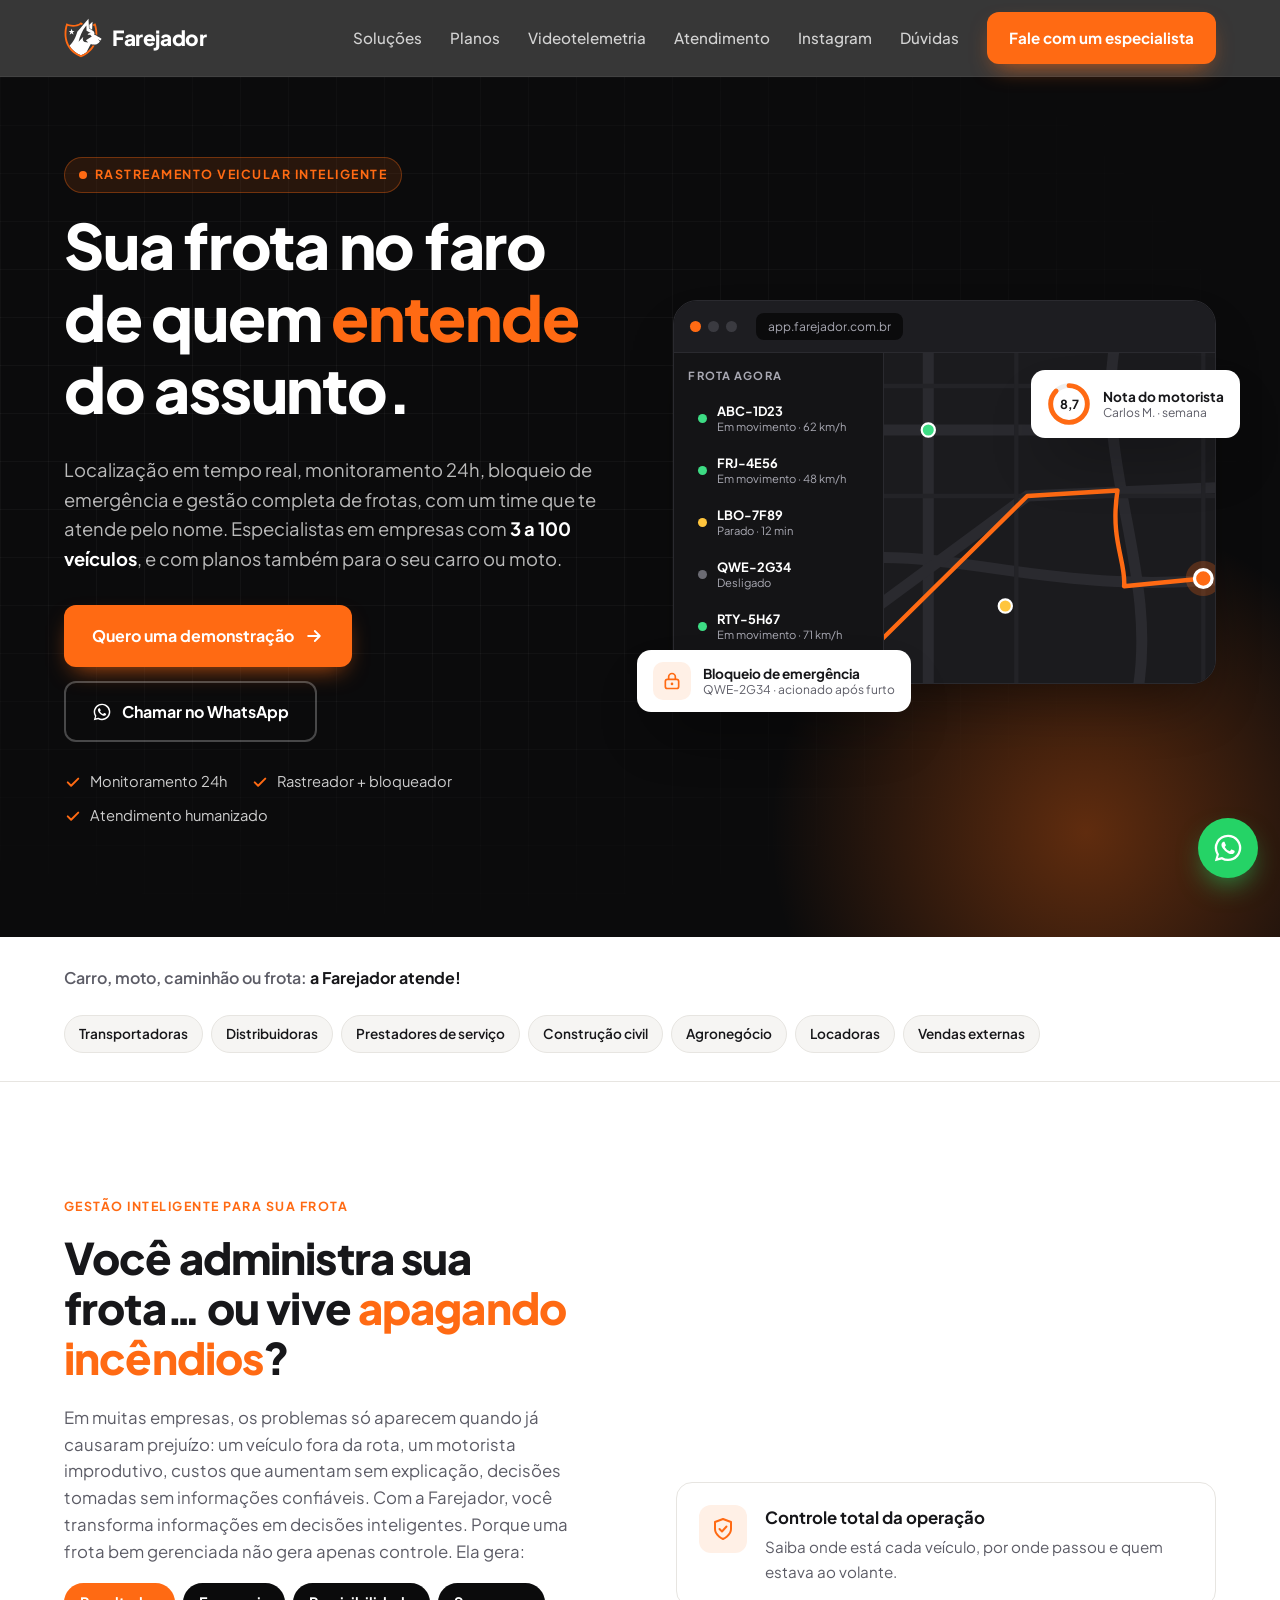
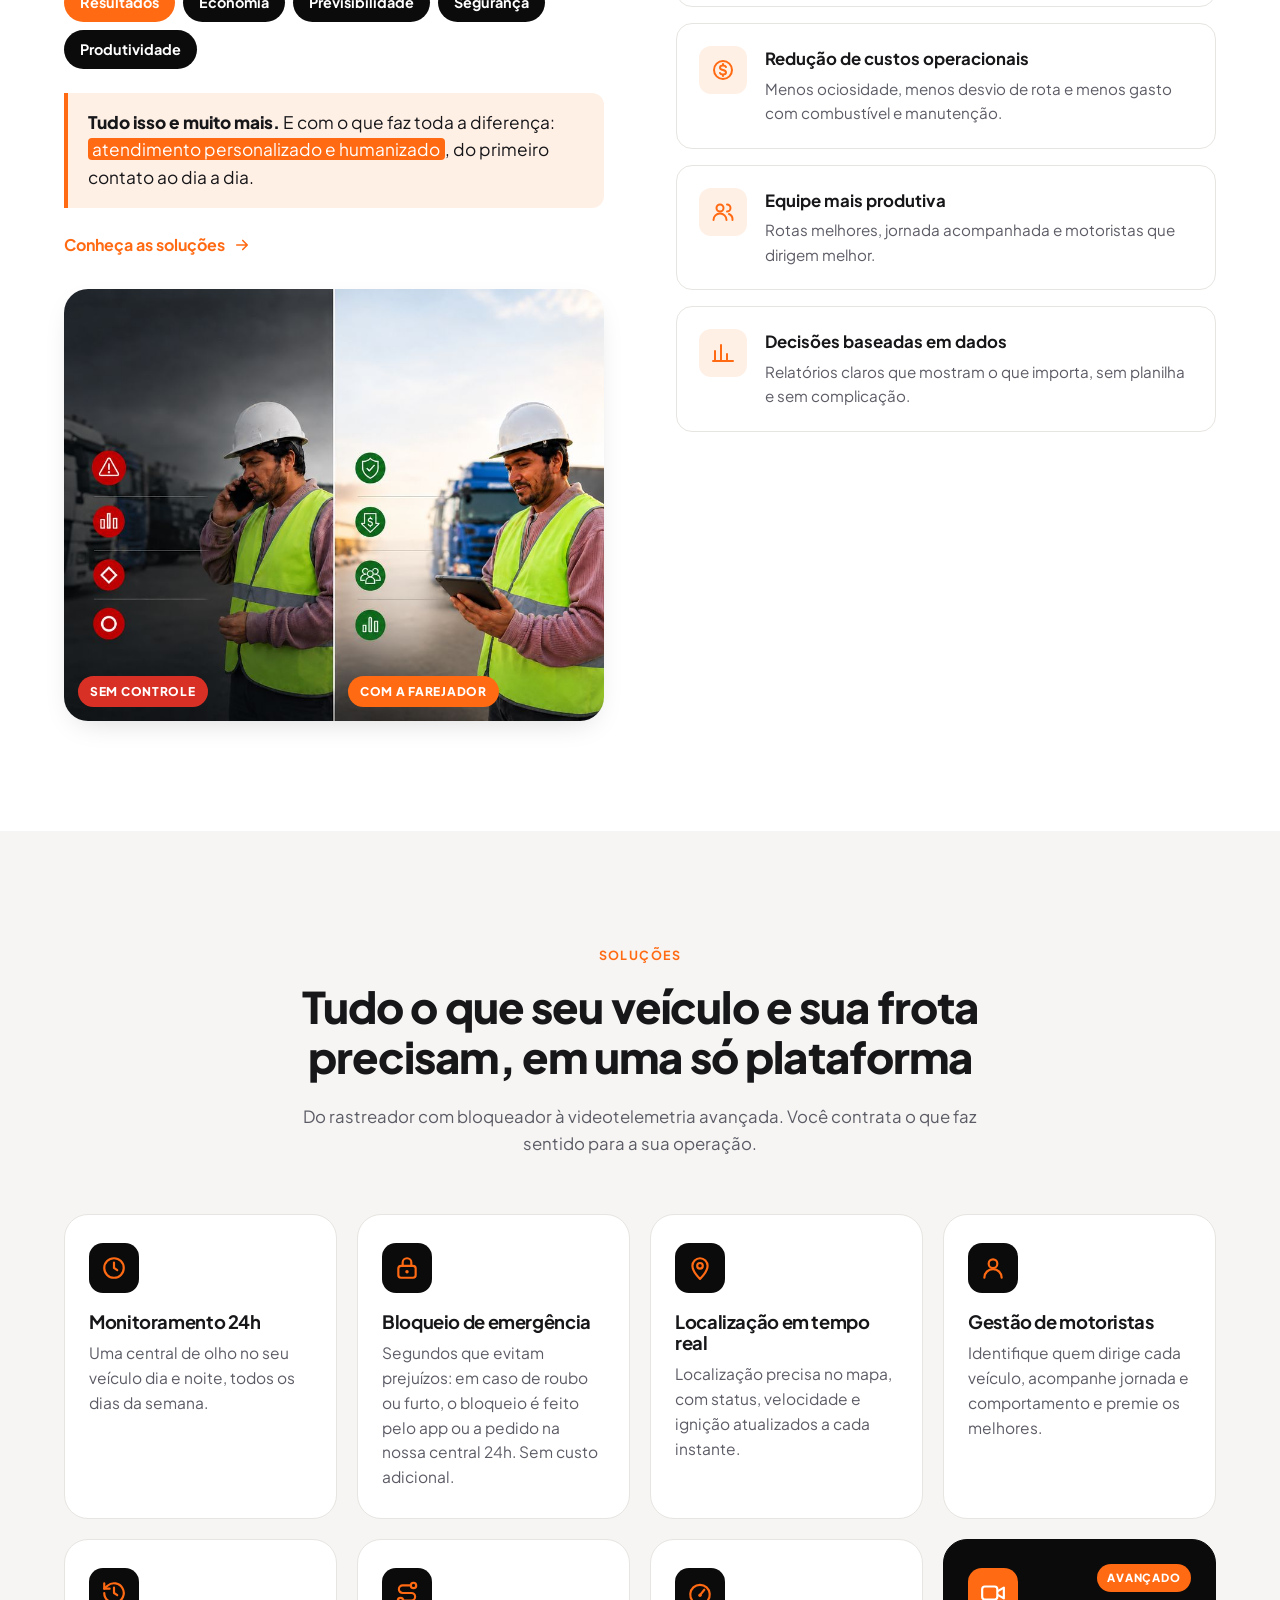
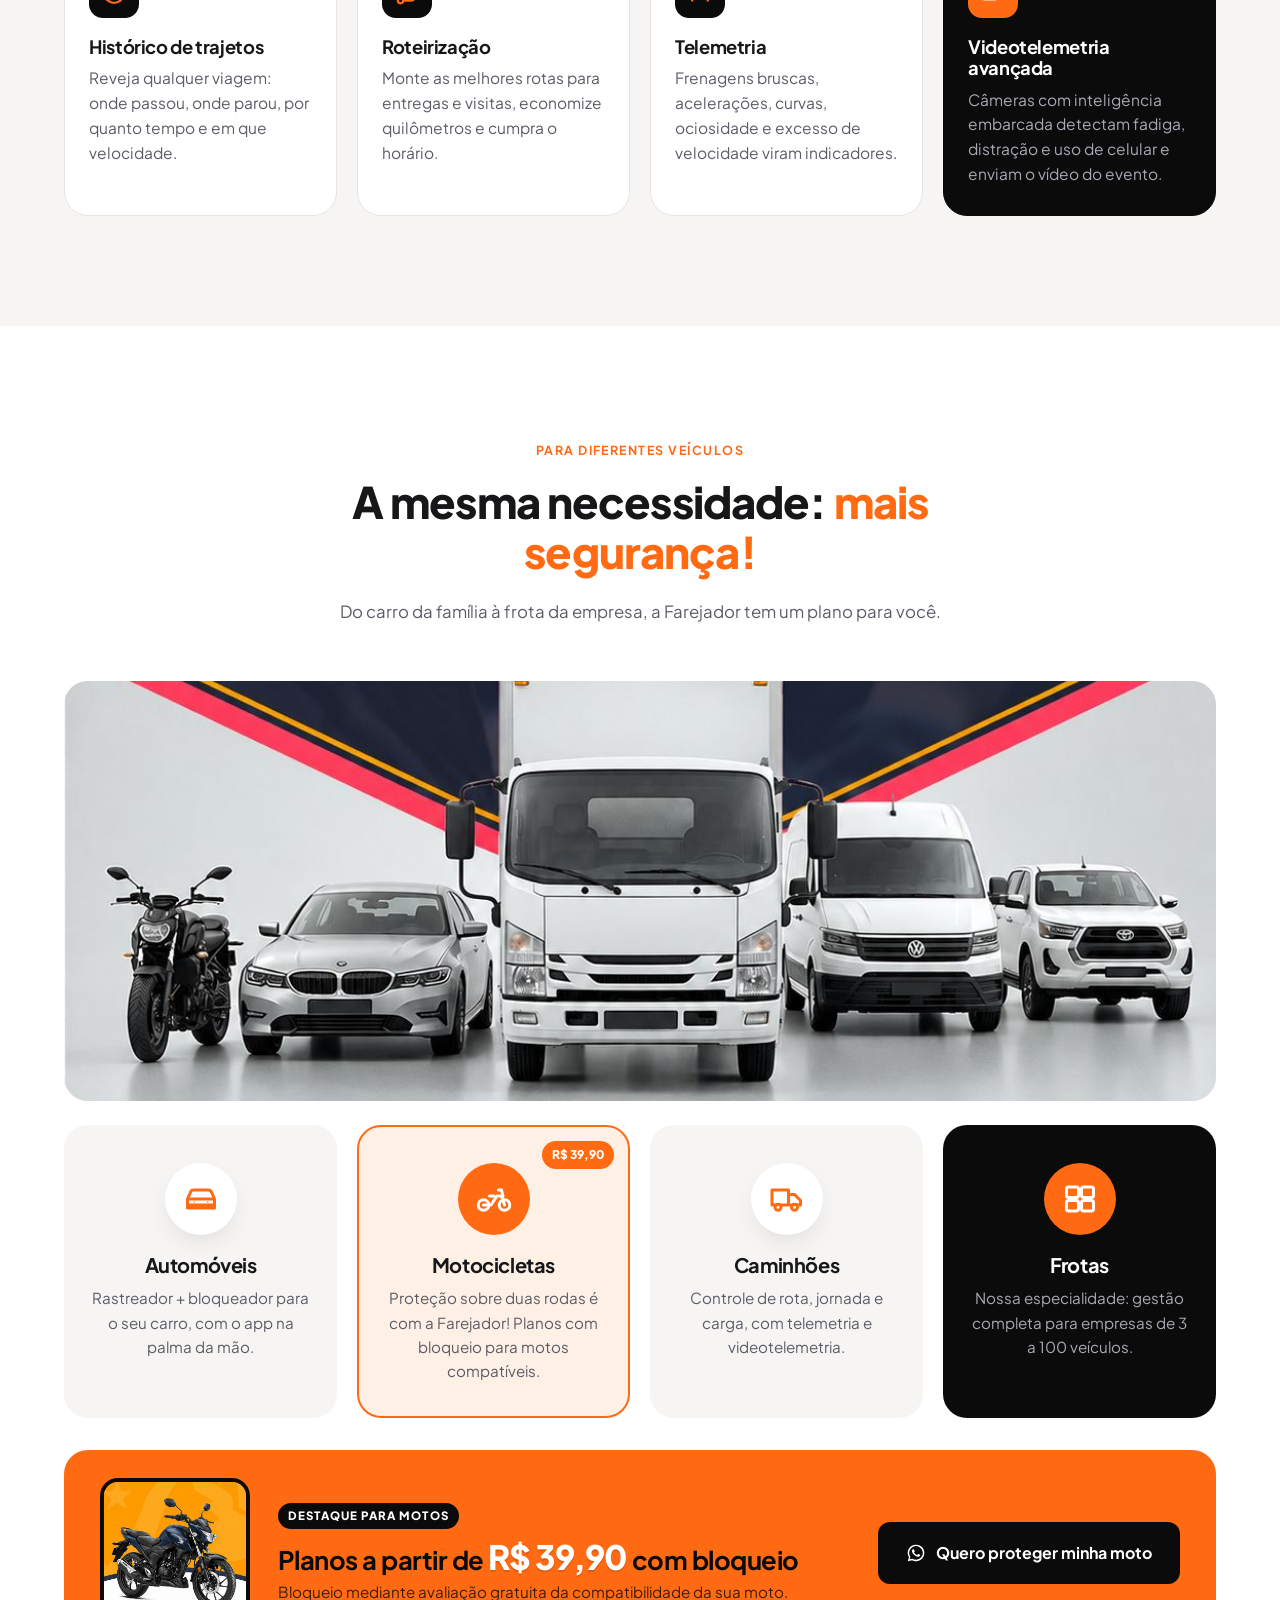
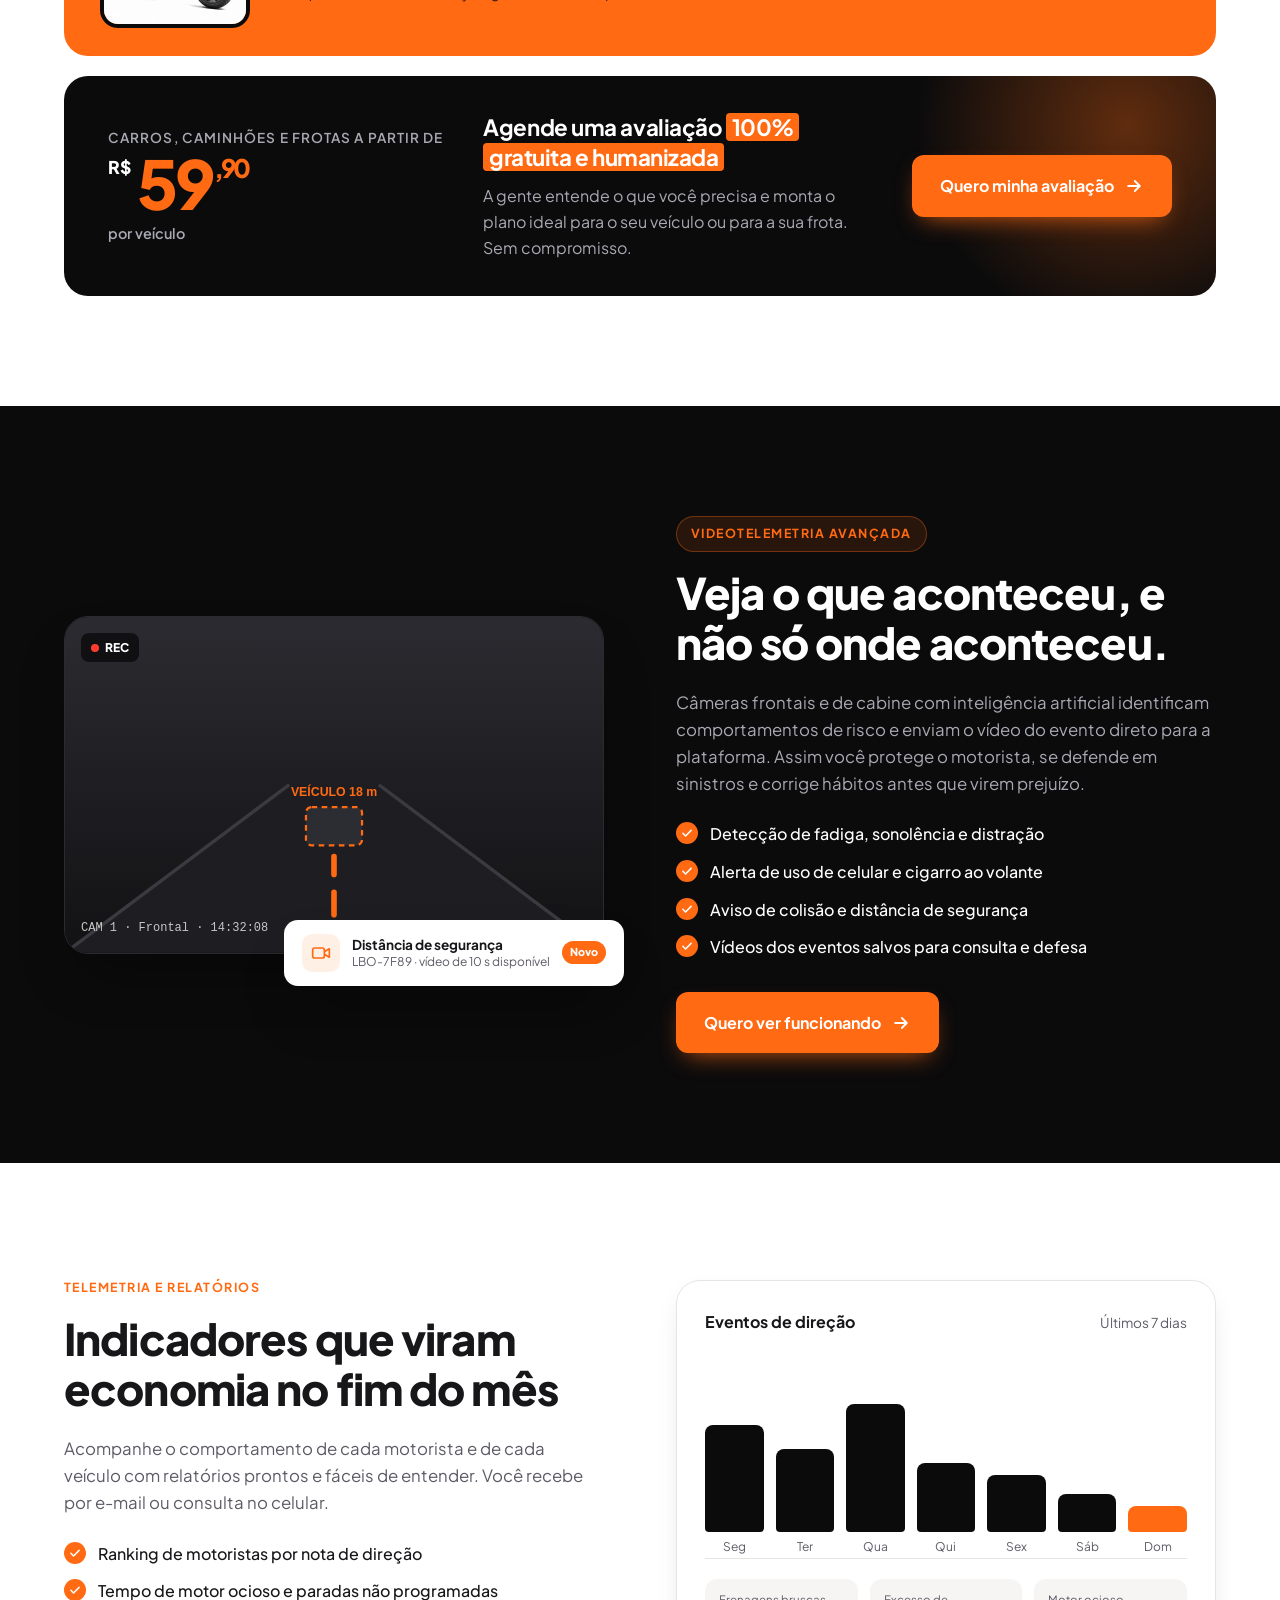
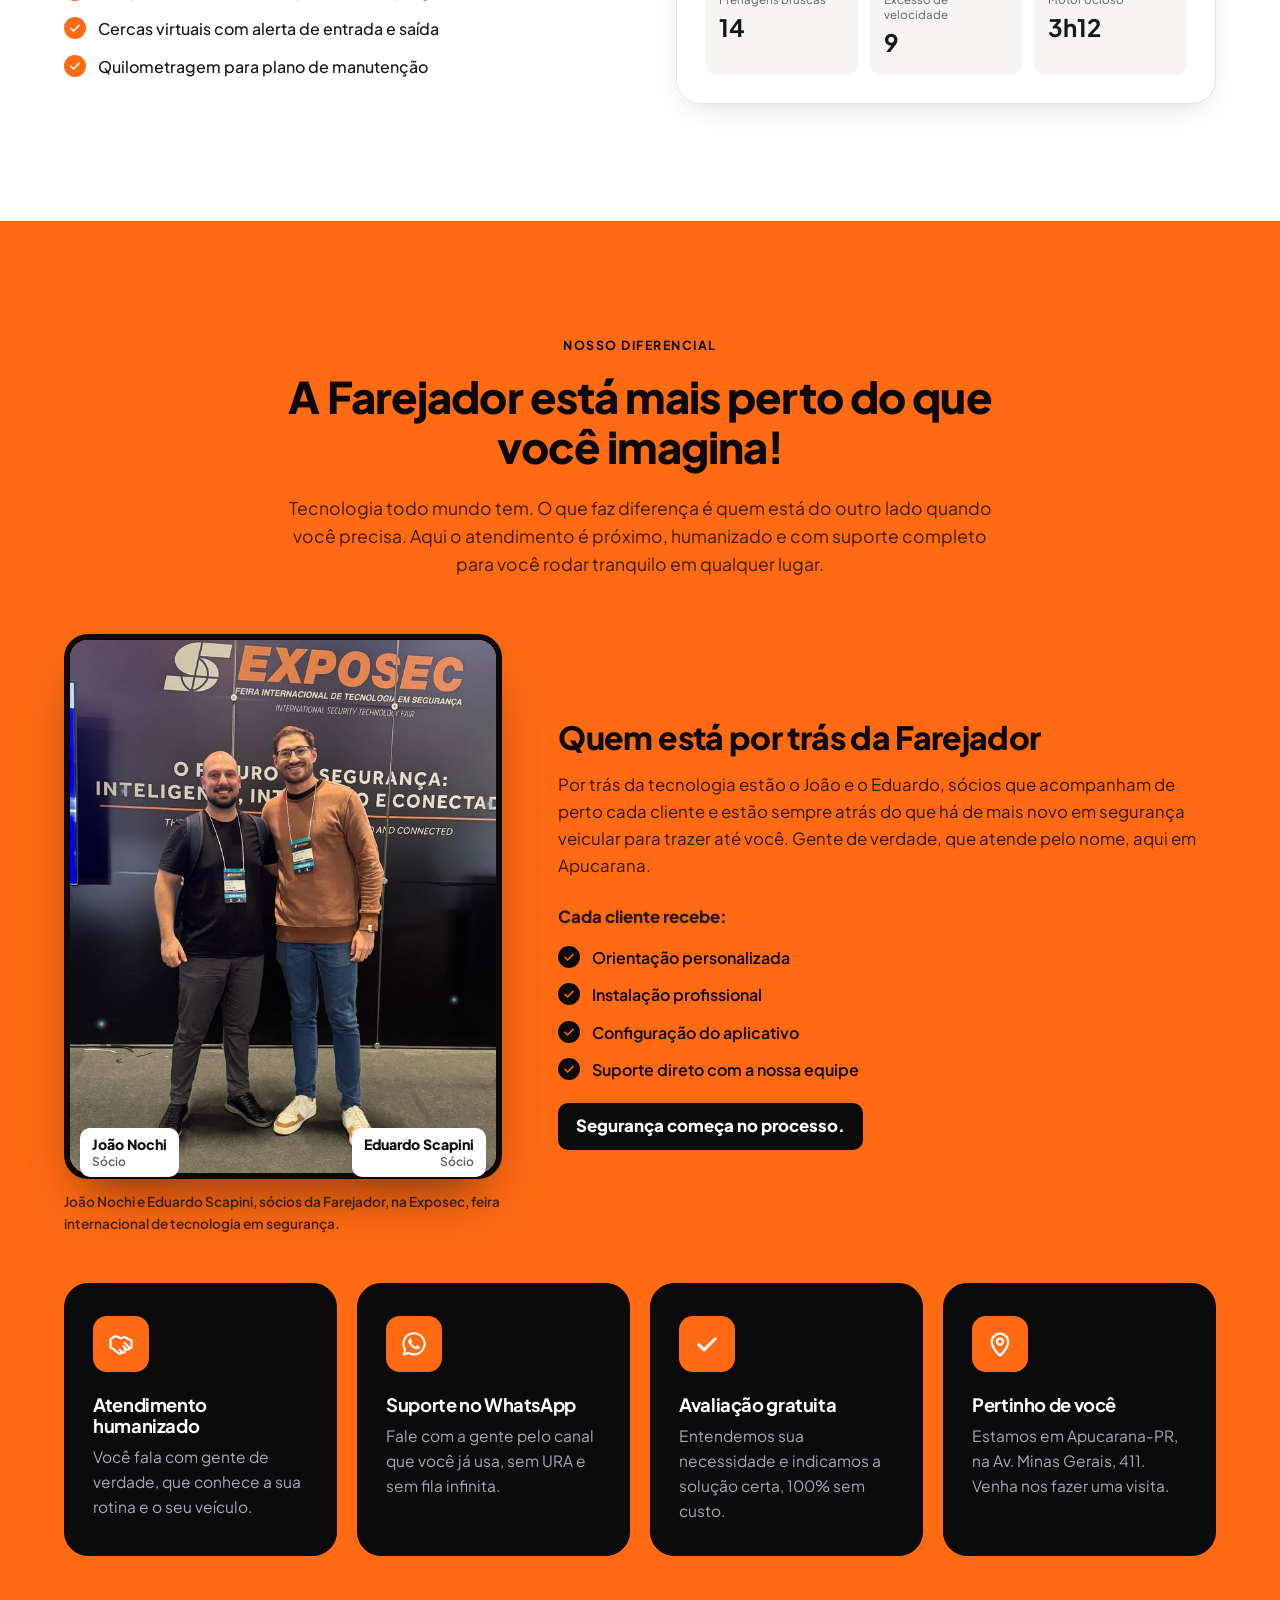
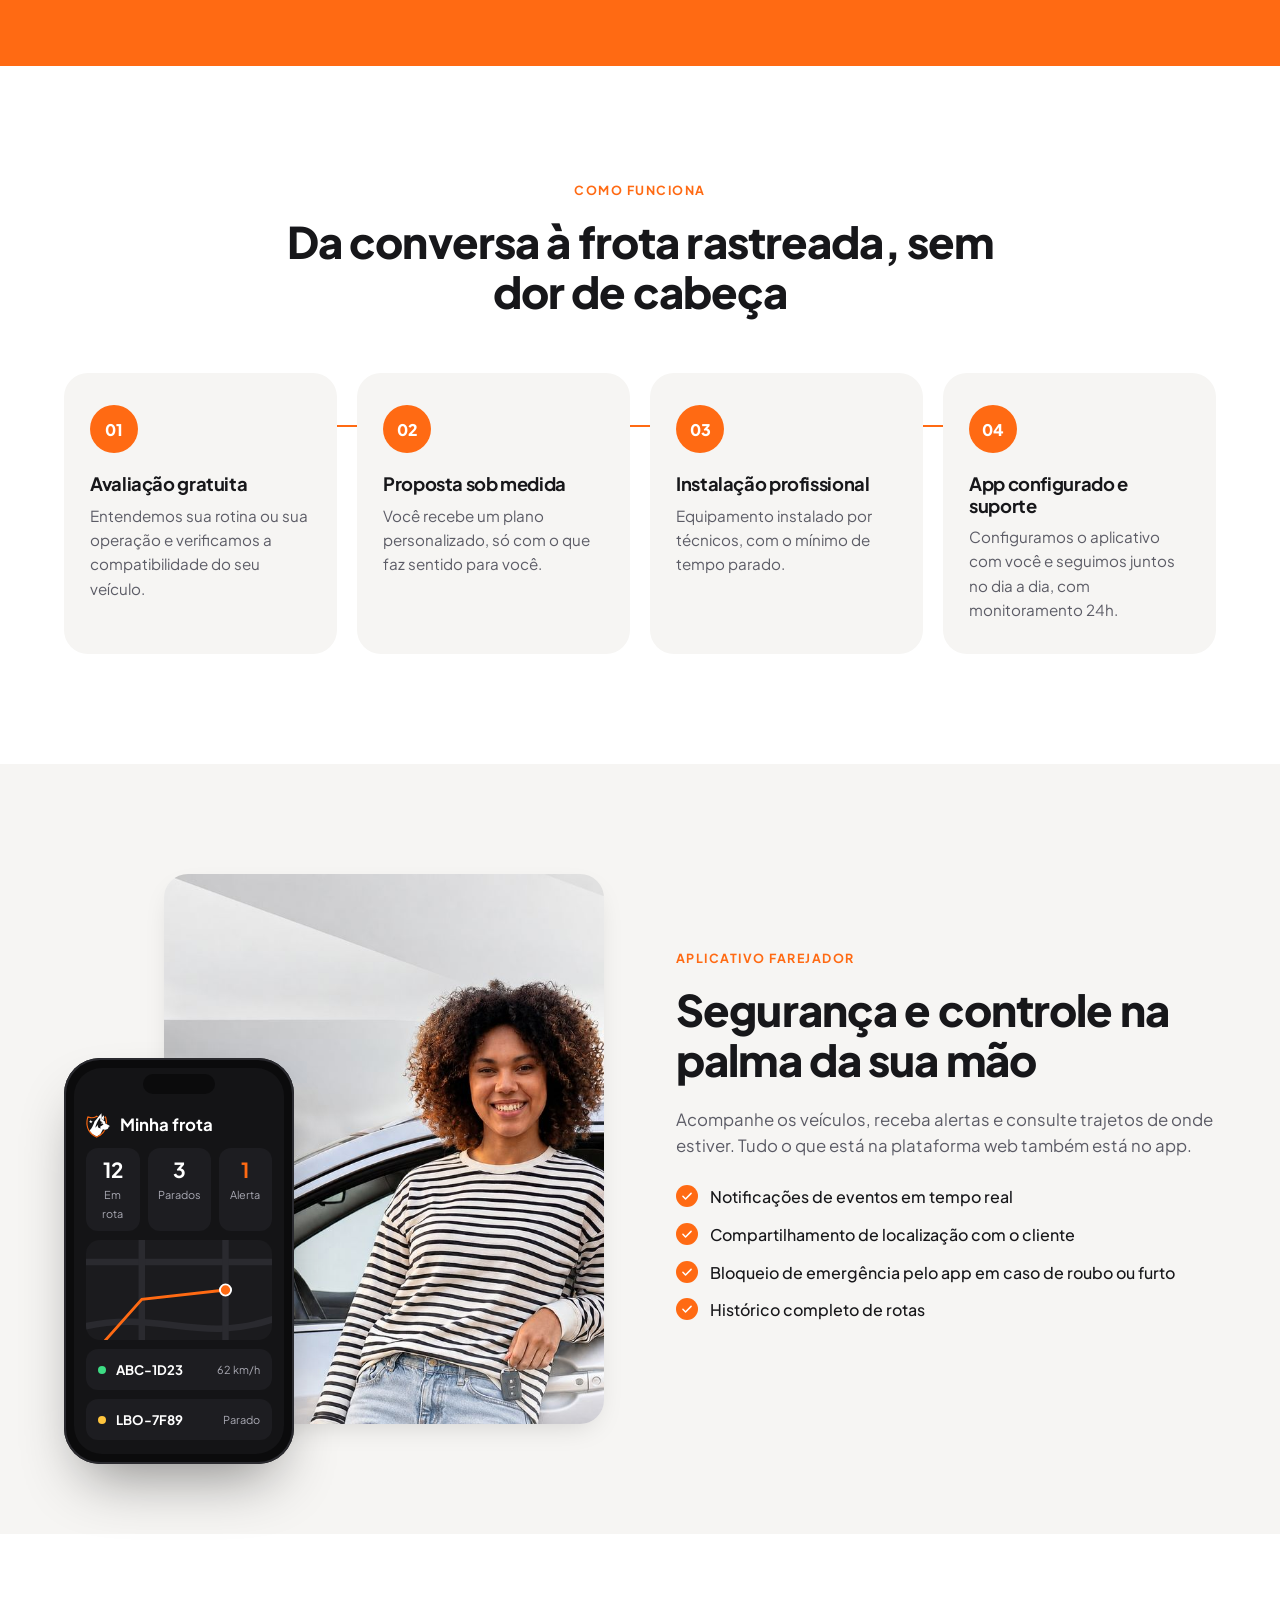
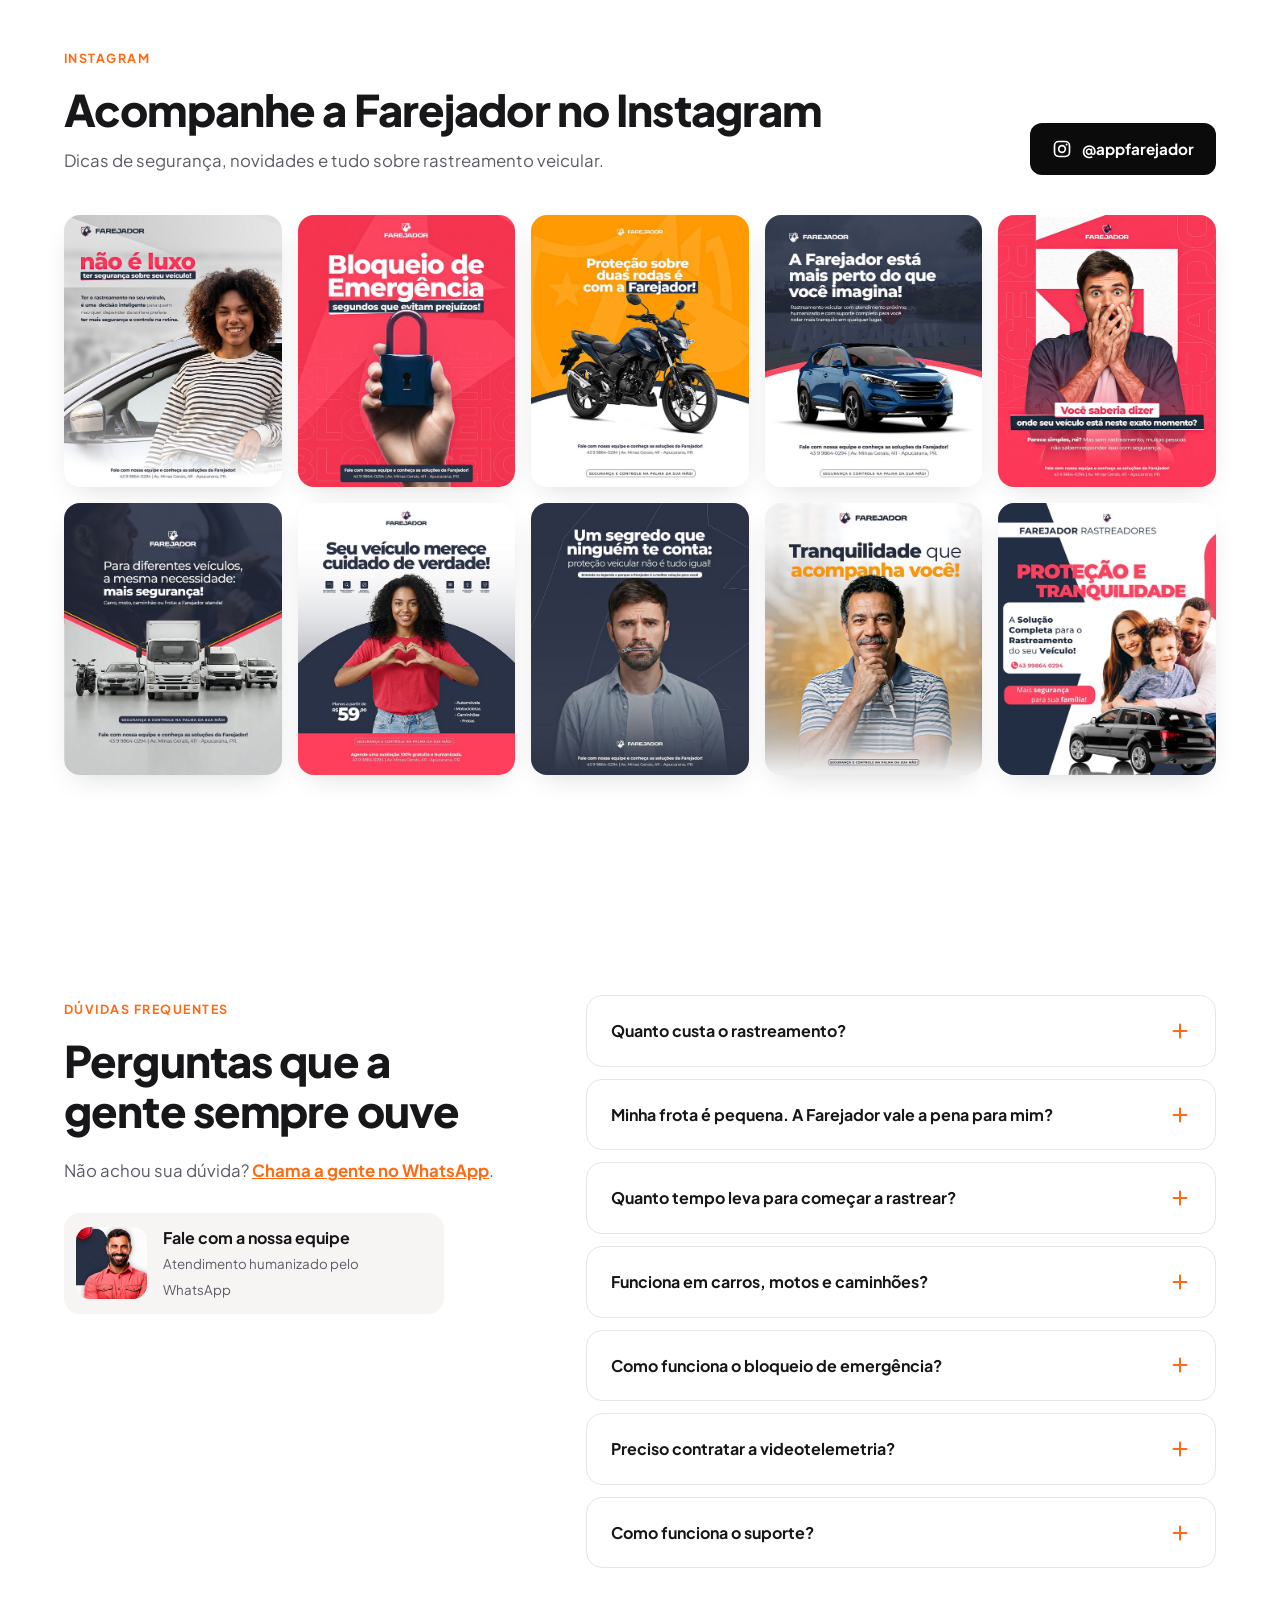
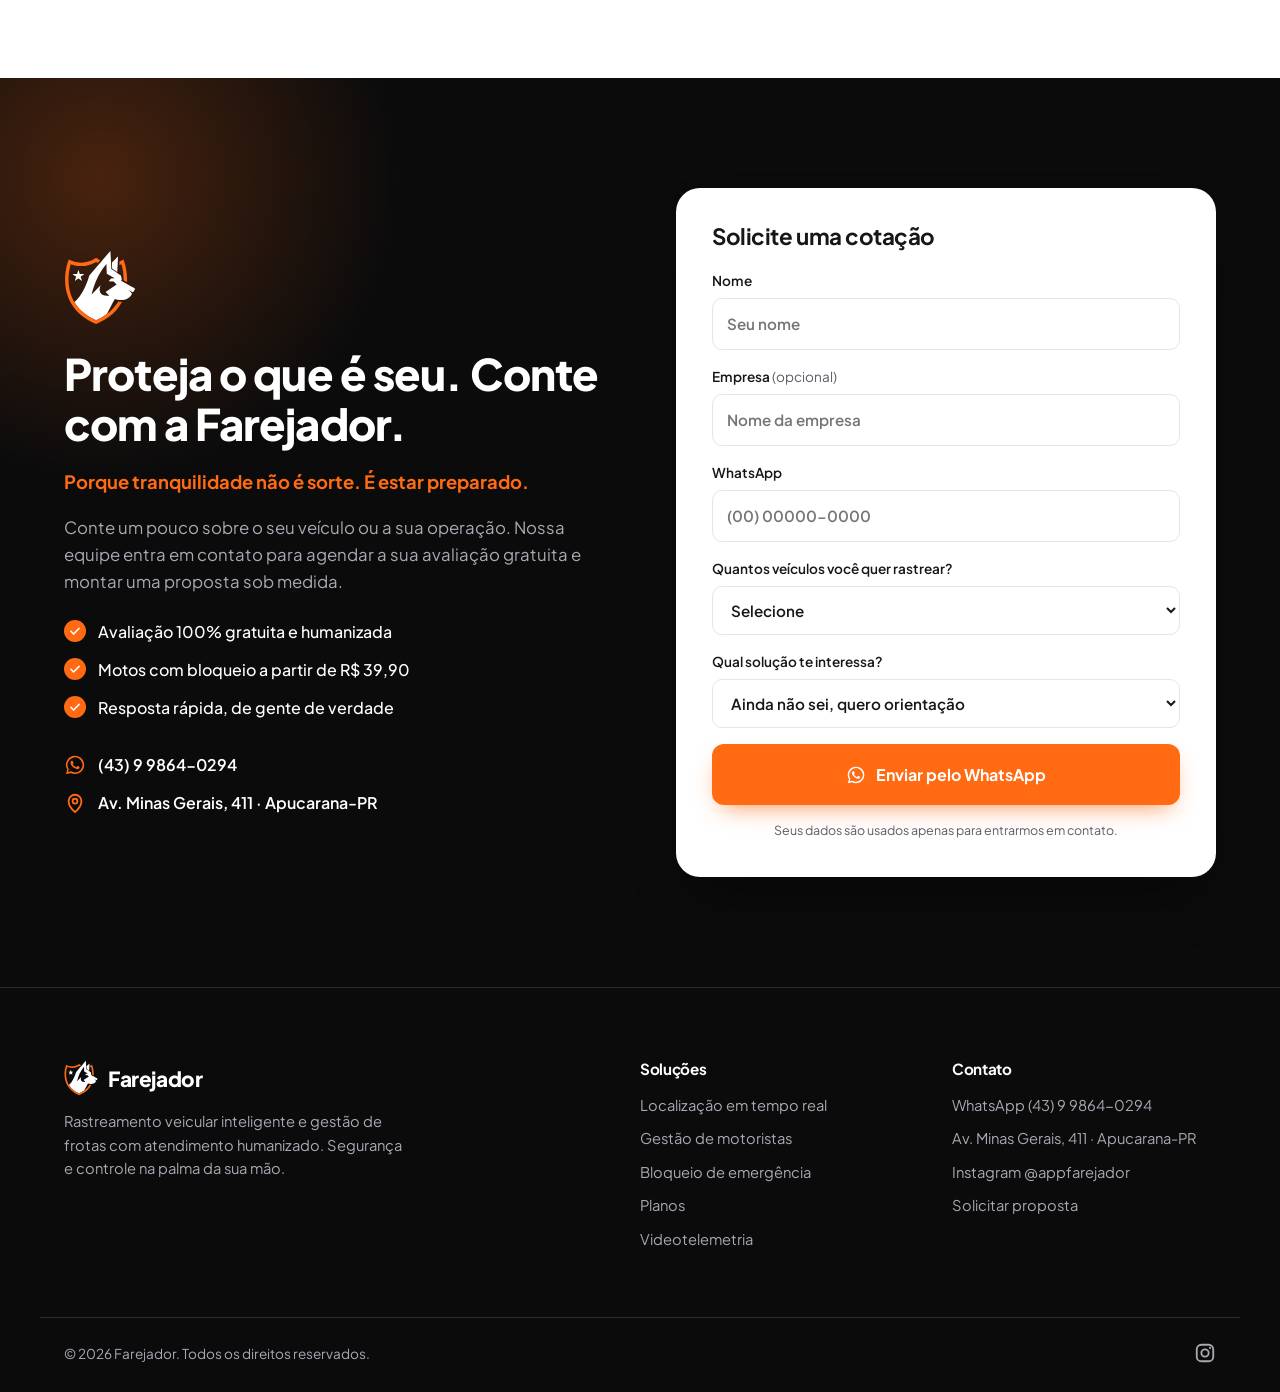
==== commit 7c3cfdbb: "Identifica os sócios na foto da Exposec João Nochi e Eduardo Scapini, com etiquetas na foto, legenda" ====
--- a/index.html
+++ b/index.html
@@ -352,12 +352,14 @@
         </div>
         <div class="team">
           <figure class="team__photo">
-            <img src="assets/img/fotos/equipe-exposec.jpg" alt="Equipe da Farejador na Exposec, feira internacional de tecnologia em segurança" width="640" height="800" loading="lazy">
-            <figcaption>Nossa equipe na Exposec, feira internacional de tecnologia em segurança</figcaption>
+            <img src="assets/img/fotos/equipe-exposec.jpg" alt="João Nochi e Eduardo Scapini, sócios da Farejador, na Exposec" width="640" height="800" loading="lazy">
+            <span class="team__name team__name--left"><b>João Nochi</b>Sócio</span>
+            <span class="team__name team__name--right"><b>Eduardo Scapini</b>Sócio</span>
+            <figcaption>João Nochi e Eduardo Scapini, sócios da Farejador, na Exposec, feira internacional de tecnologia em segurança.</figcaption>
           </figure>
           <div class="team__text">
-            <h3>Gente de verdade cuidando do seu veículo</h3>
-            <p>Por trás da tecnologia tem uma equipe que está sempre buscando o que há de mais novo em segurança para trazer até você. E que atende pelo nome, aqui em Apucarana.</p>
+            <h3>Quem está por trás da Farejador</h3>
+            <p>Por trás da tecnologia estão o João e o Eduardo, sócios que acompanham de perto cada cliente e estão sempre atrás do que há de mais novo em segurança veicular para trazer até você. Gente de verdade, que atende pelo nome, aqui em Apucarana.</p>
             <p class="team__label">Cada cliente recebe:</p>
             <ul class="ticks ticks--onorange">
               <li><svg><use href="#i-check"/></svg> Orientação personalizada</li>
--- a/assets/css/style.css
+++ b/assets/css/style.css
@@ -553,3 +553,8 @@
 .gains li:first-child { background: var(--orange); }
 .punch { margin: 0 0 24px; padding: 16px 20px; border-left: 4px solid var(--orange); background: var(--orange-100); border-radius: 0 12px 12px 0; font-size: 1.08rem; line-height: 1.6; color: var(--text); }
 .punch strong { font-weight: 800; }
+.team__name { position: absolute; bottom: 58px; display: flex; flex-direction: column; background: var(--white); color: var(--muted); font-size: .75rem; font-weight: 600; line-height: 1.25; padding: 8px 12px; border-radius: 10px; box-shadow: var(--shadow); }
+.team__name b { color: var(--black); font-size: .88rem; font-weight: 800; }
+.team__name--left { left: 16px; }
+.team__name--right { right: 16px; text-align: right; }
+@media (max-width: 600px) { .team__name { bottom: 70px; font-size: .68rem; padding: 6px 10px; } .team__name b { font-size: .8rem; } }
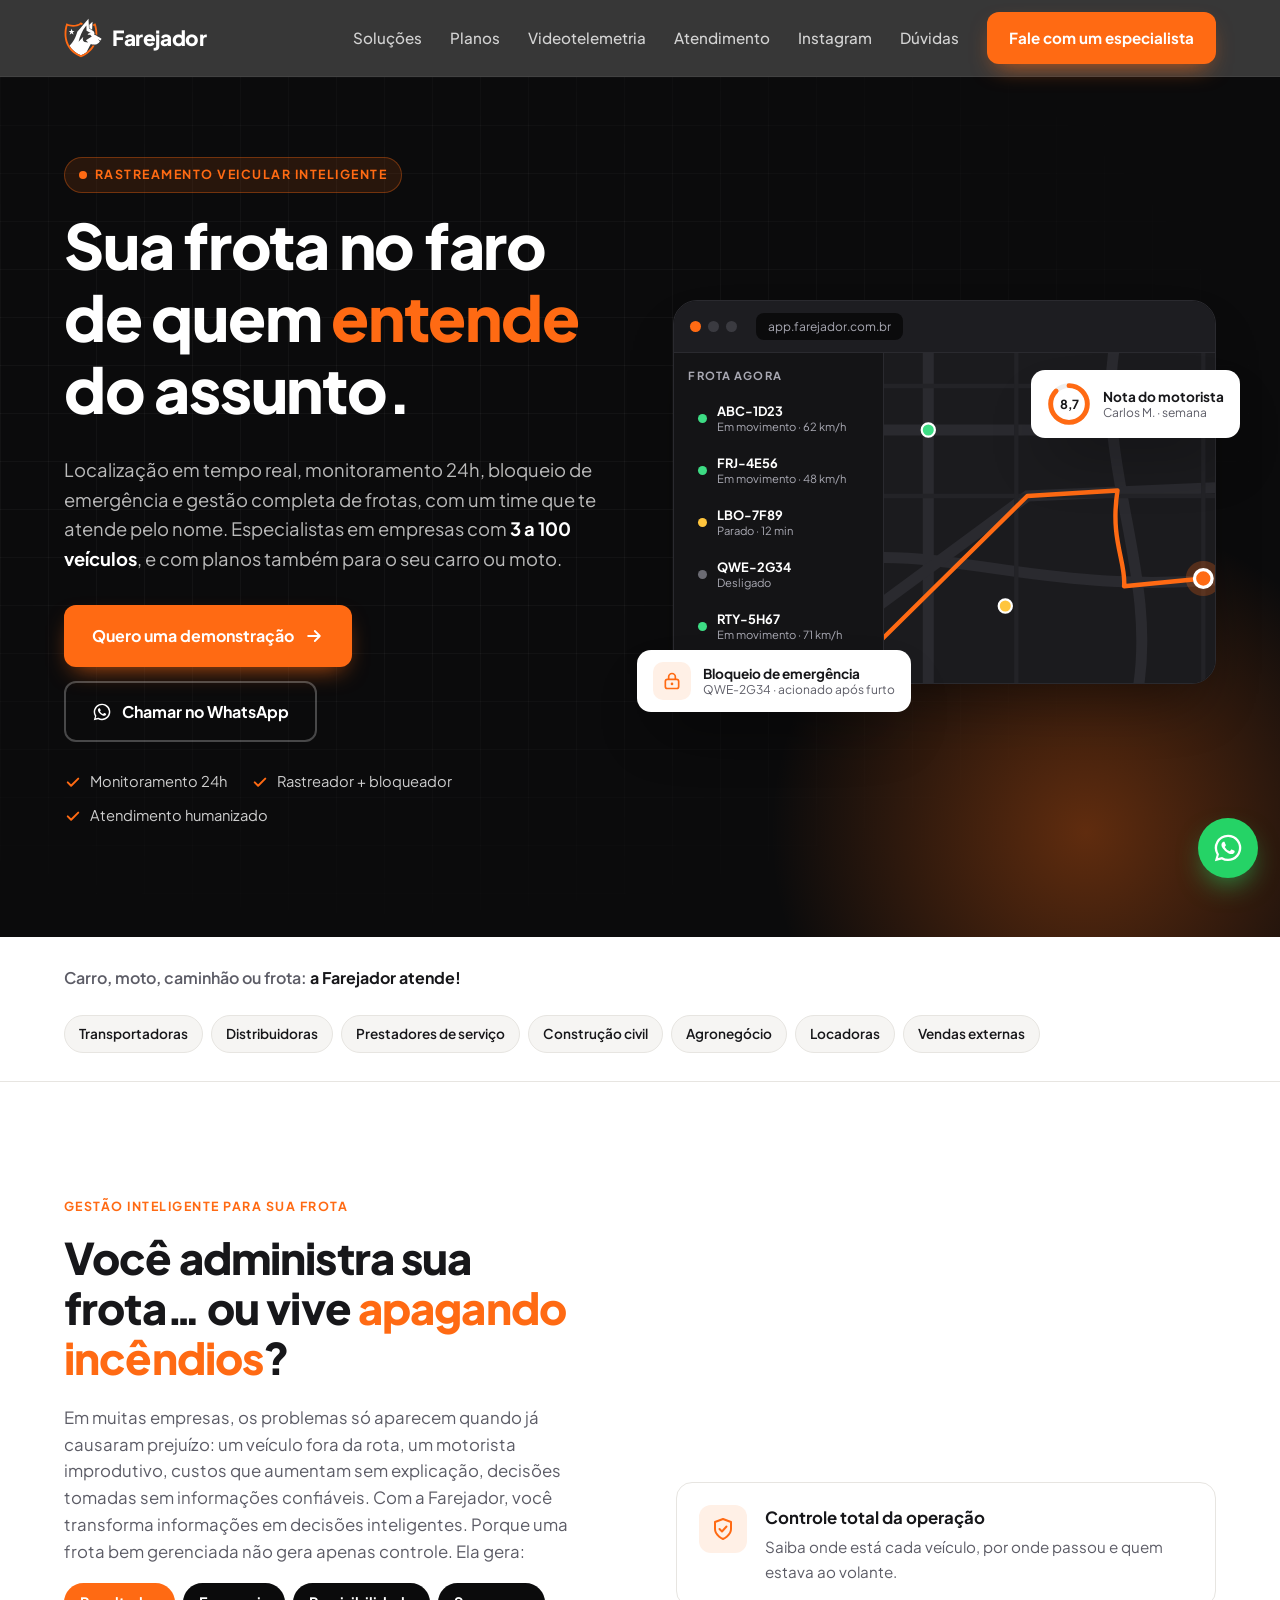
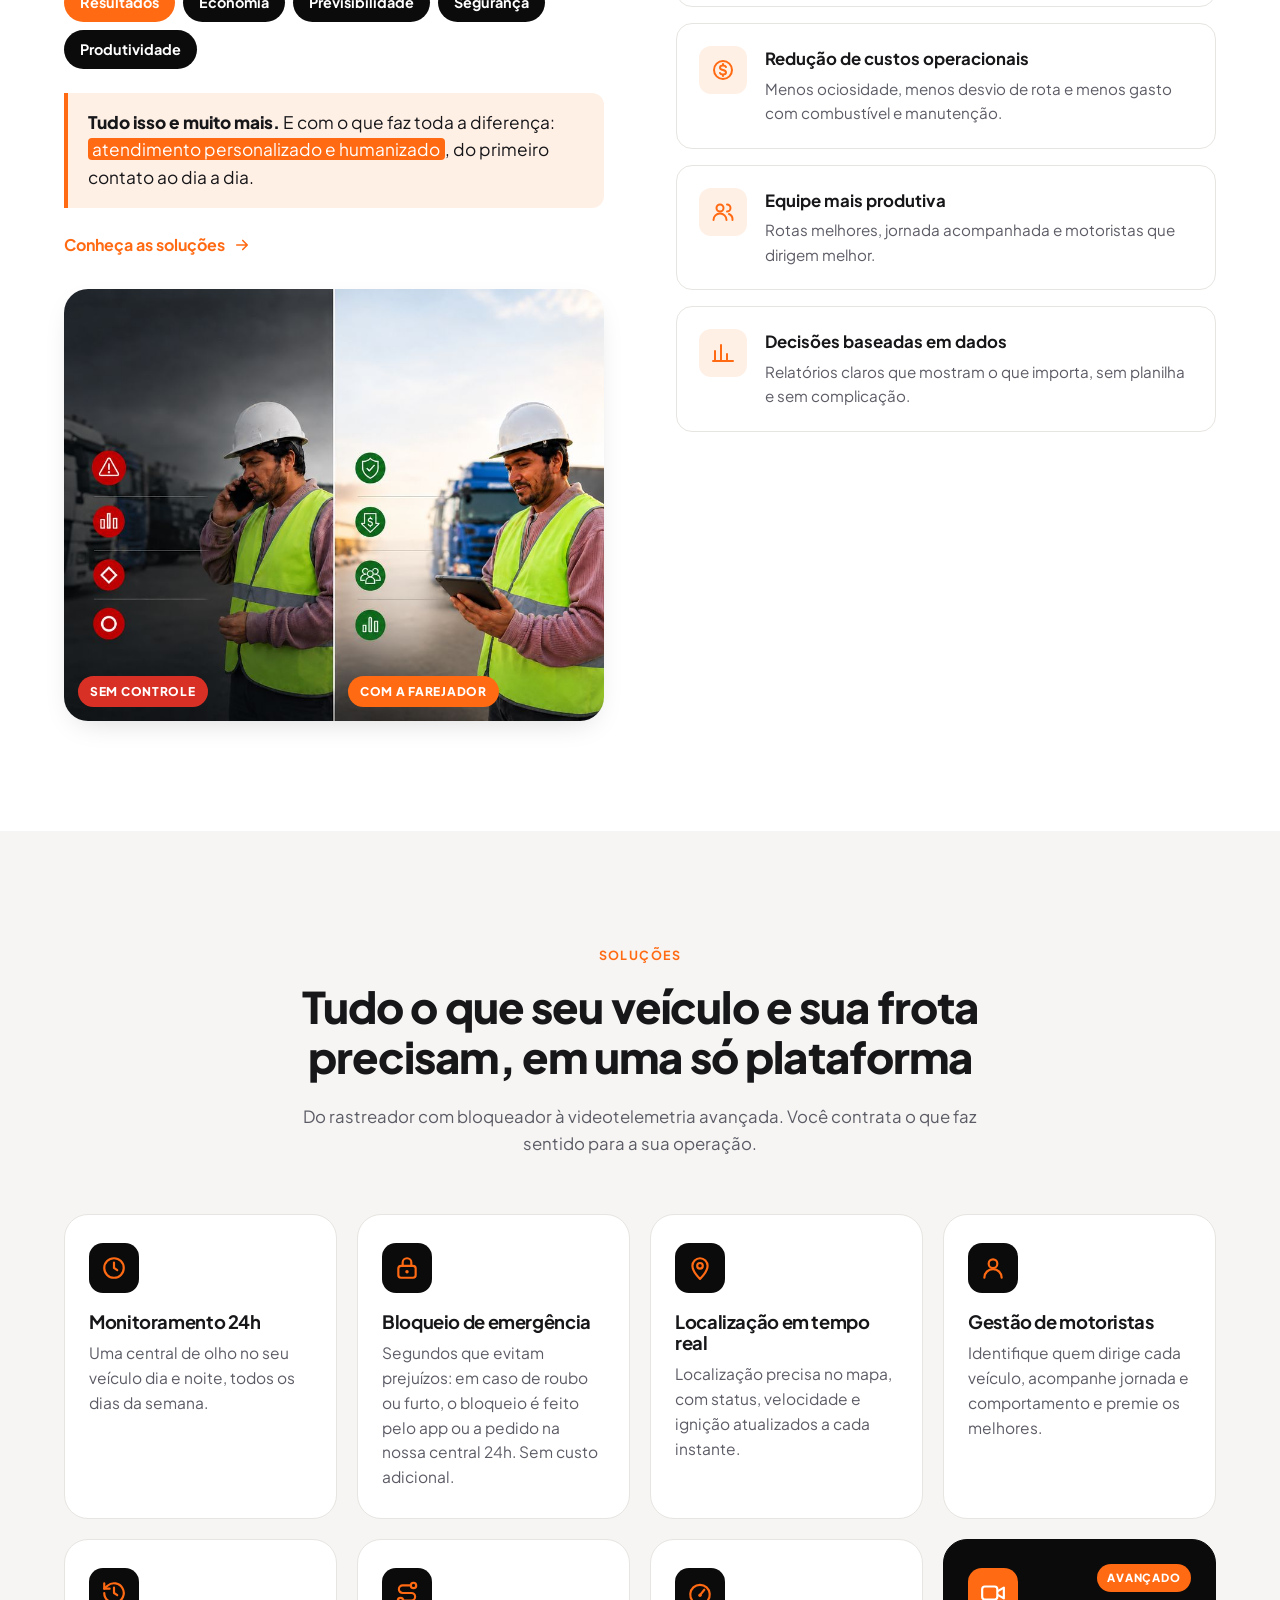
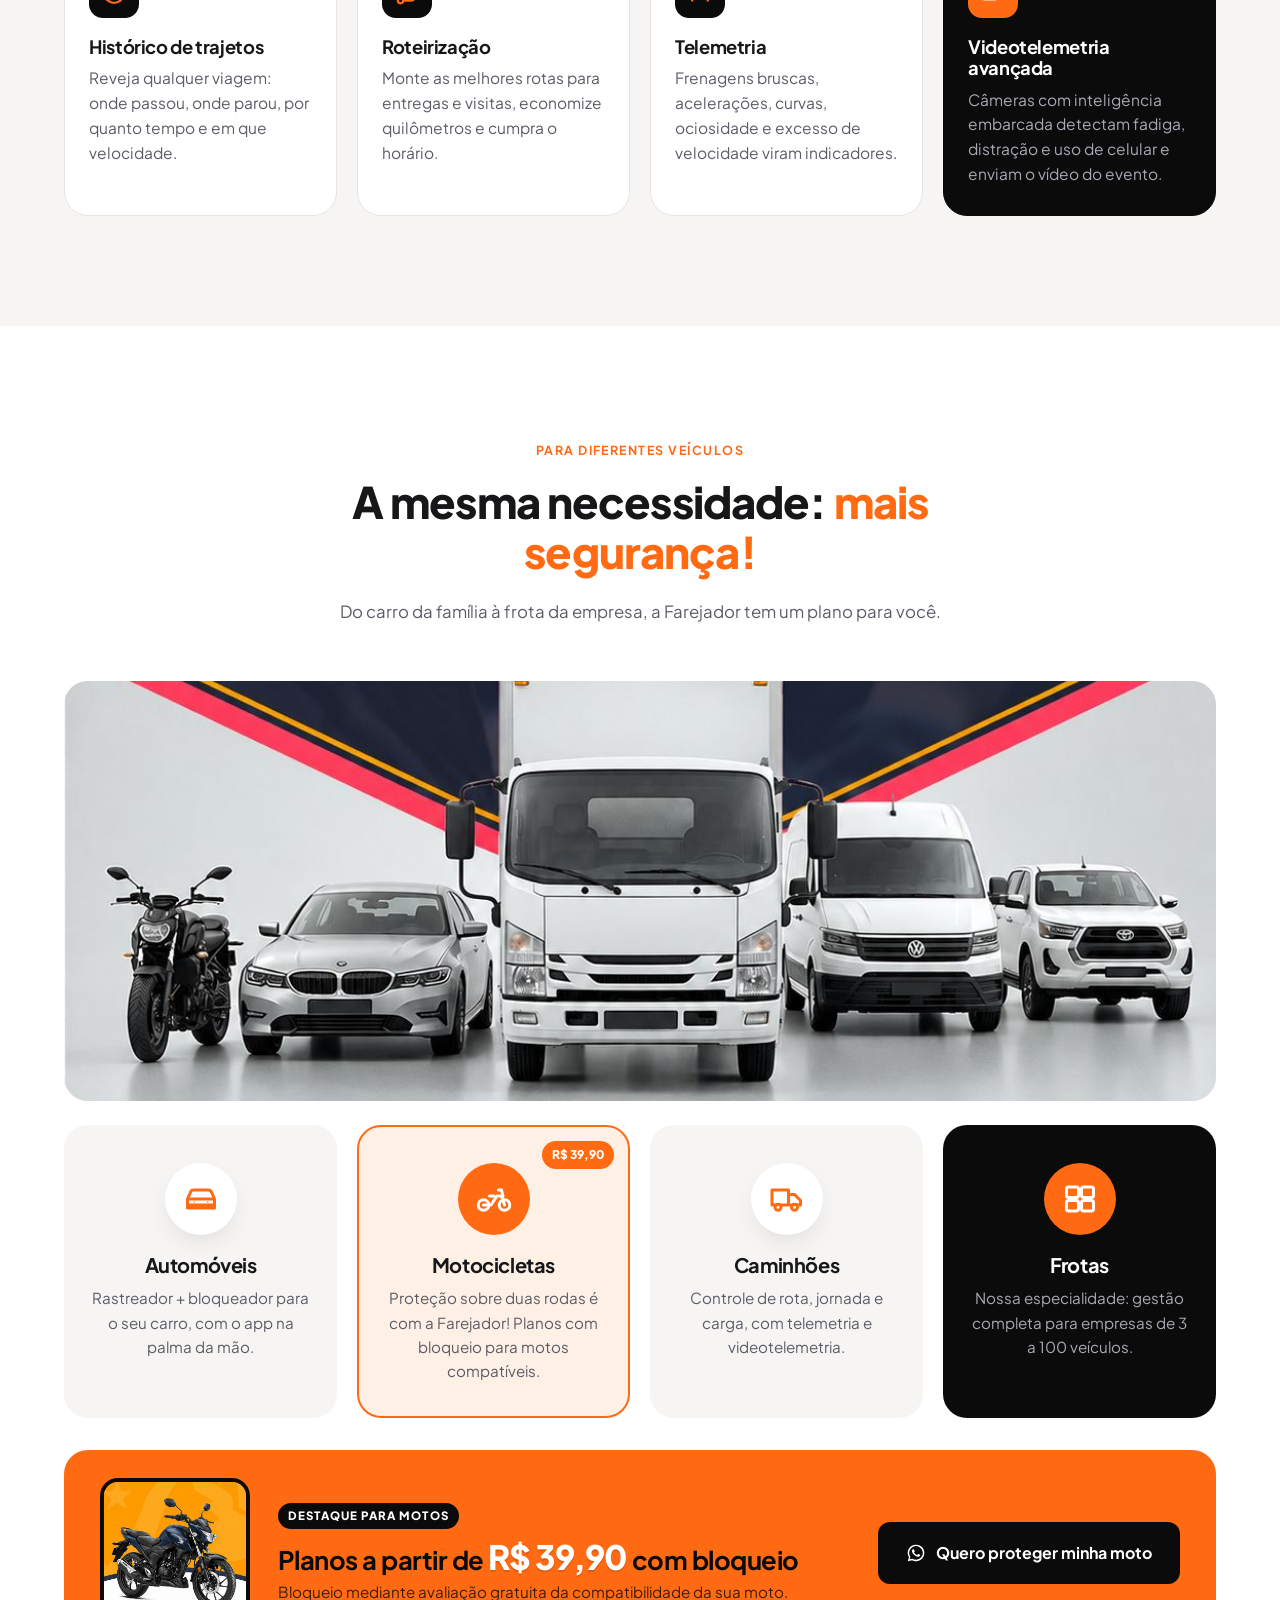
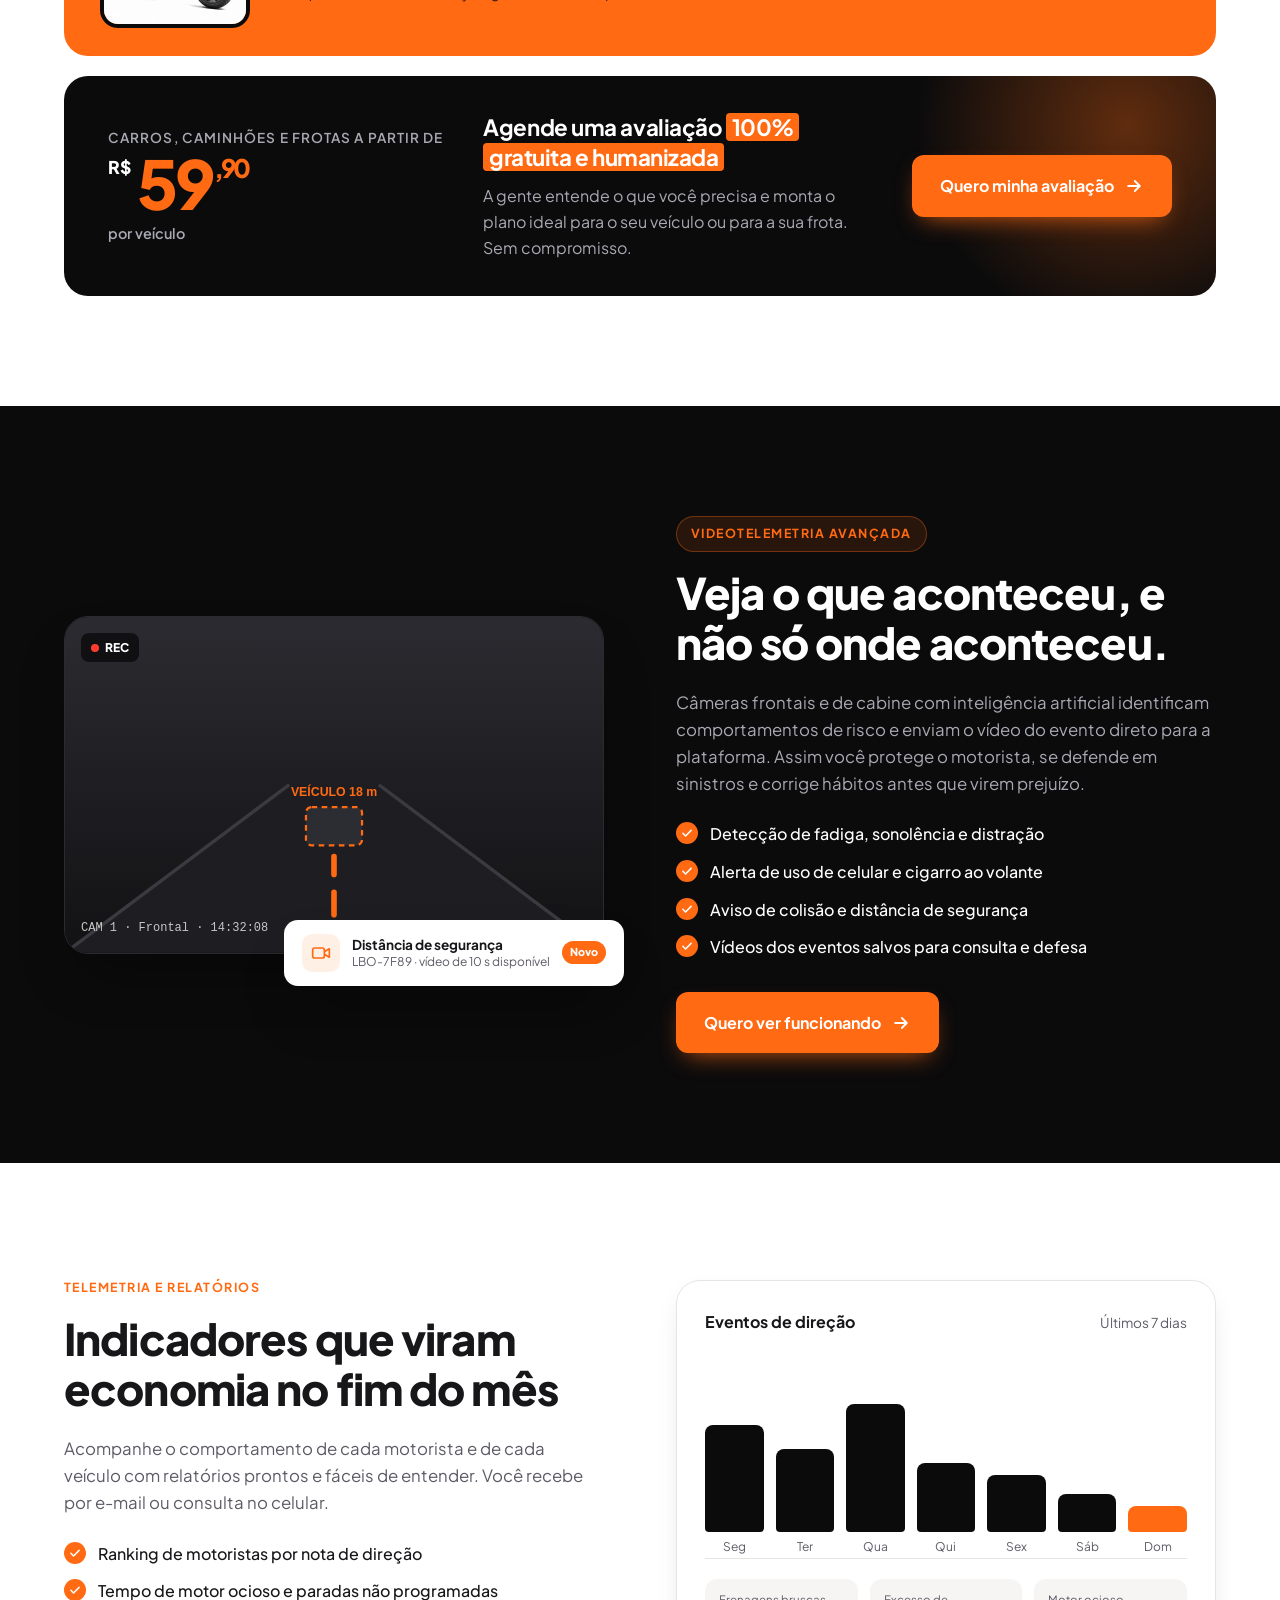
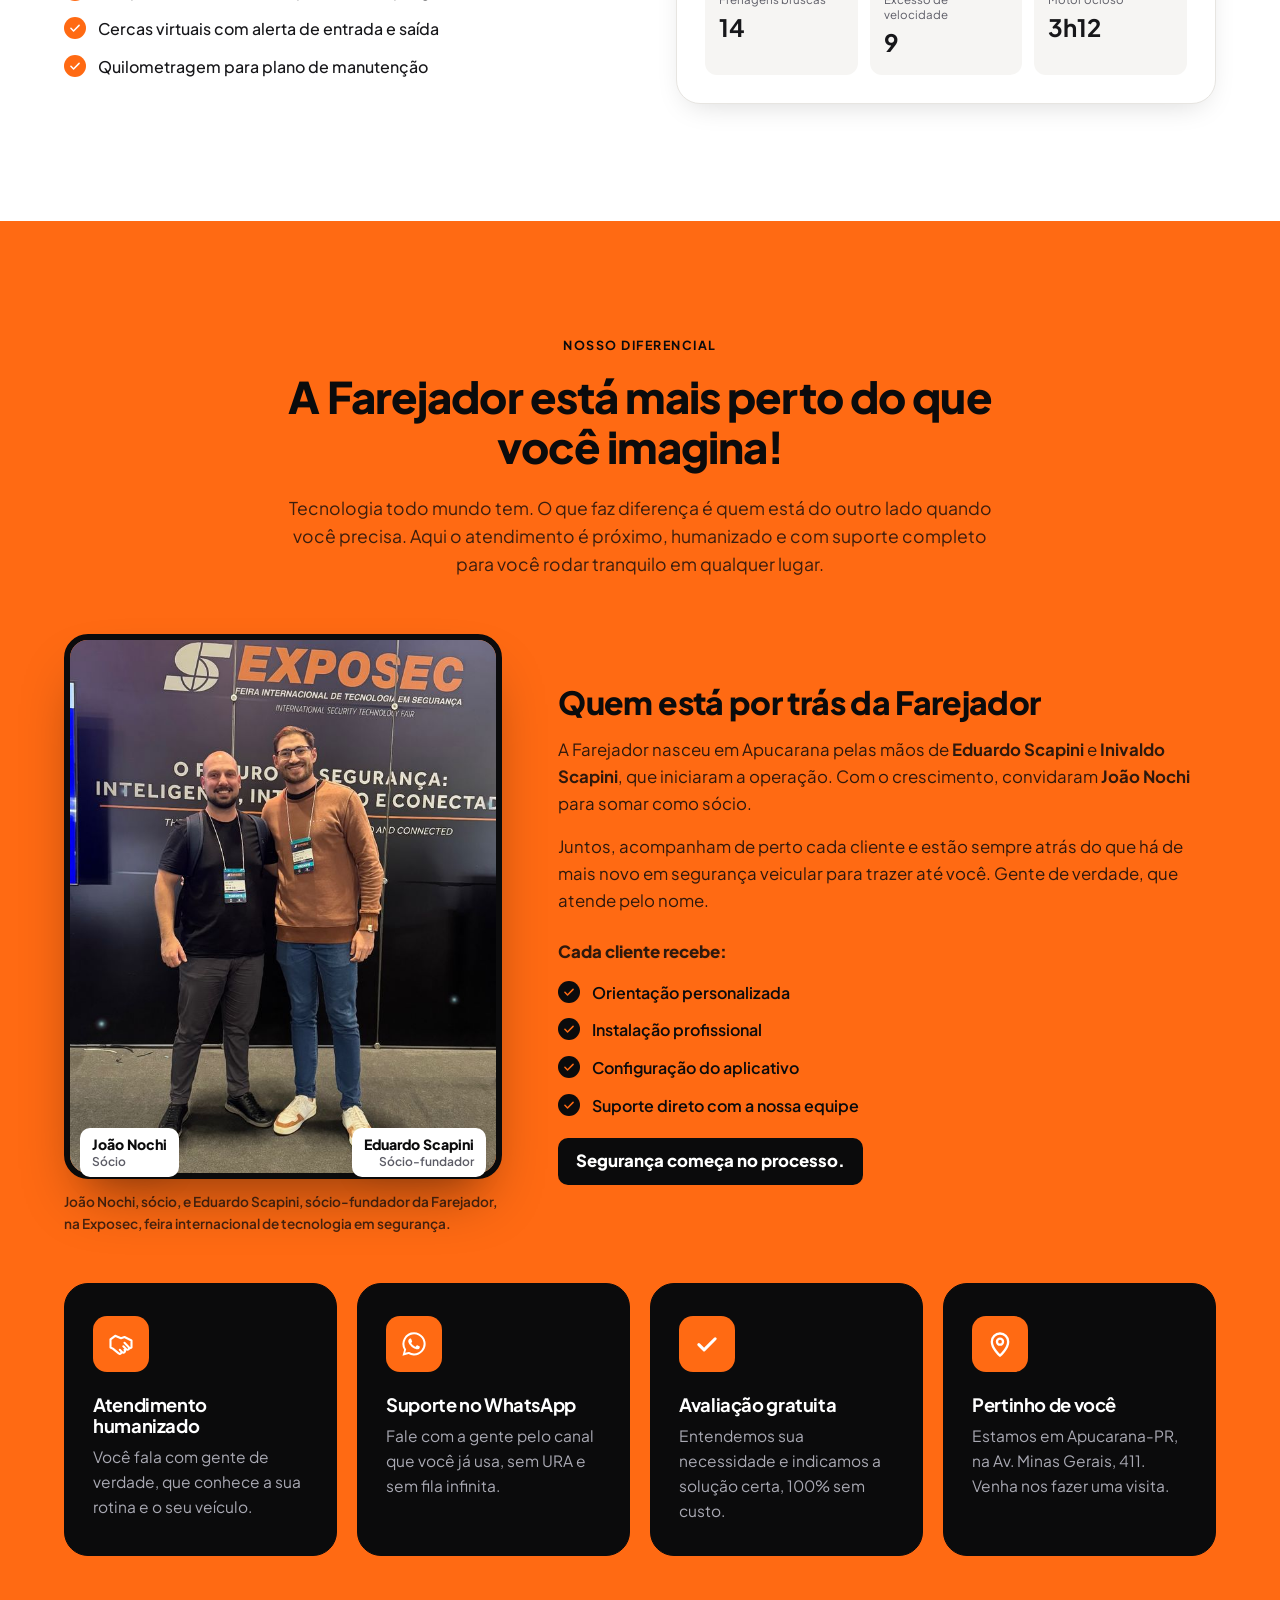
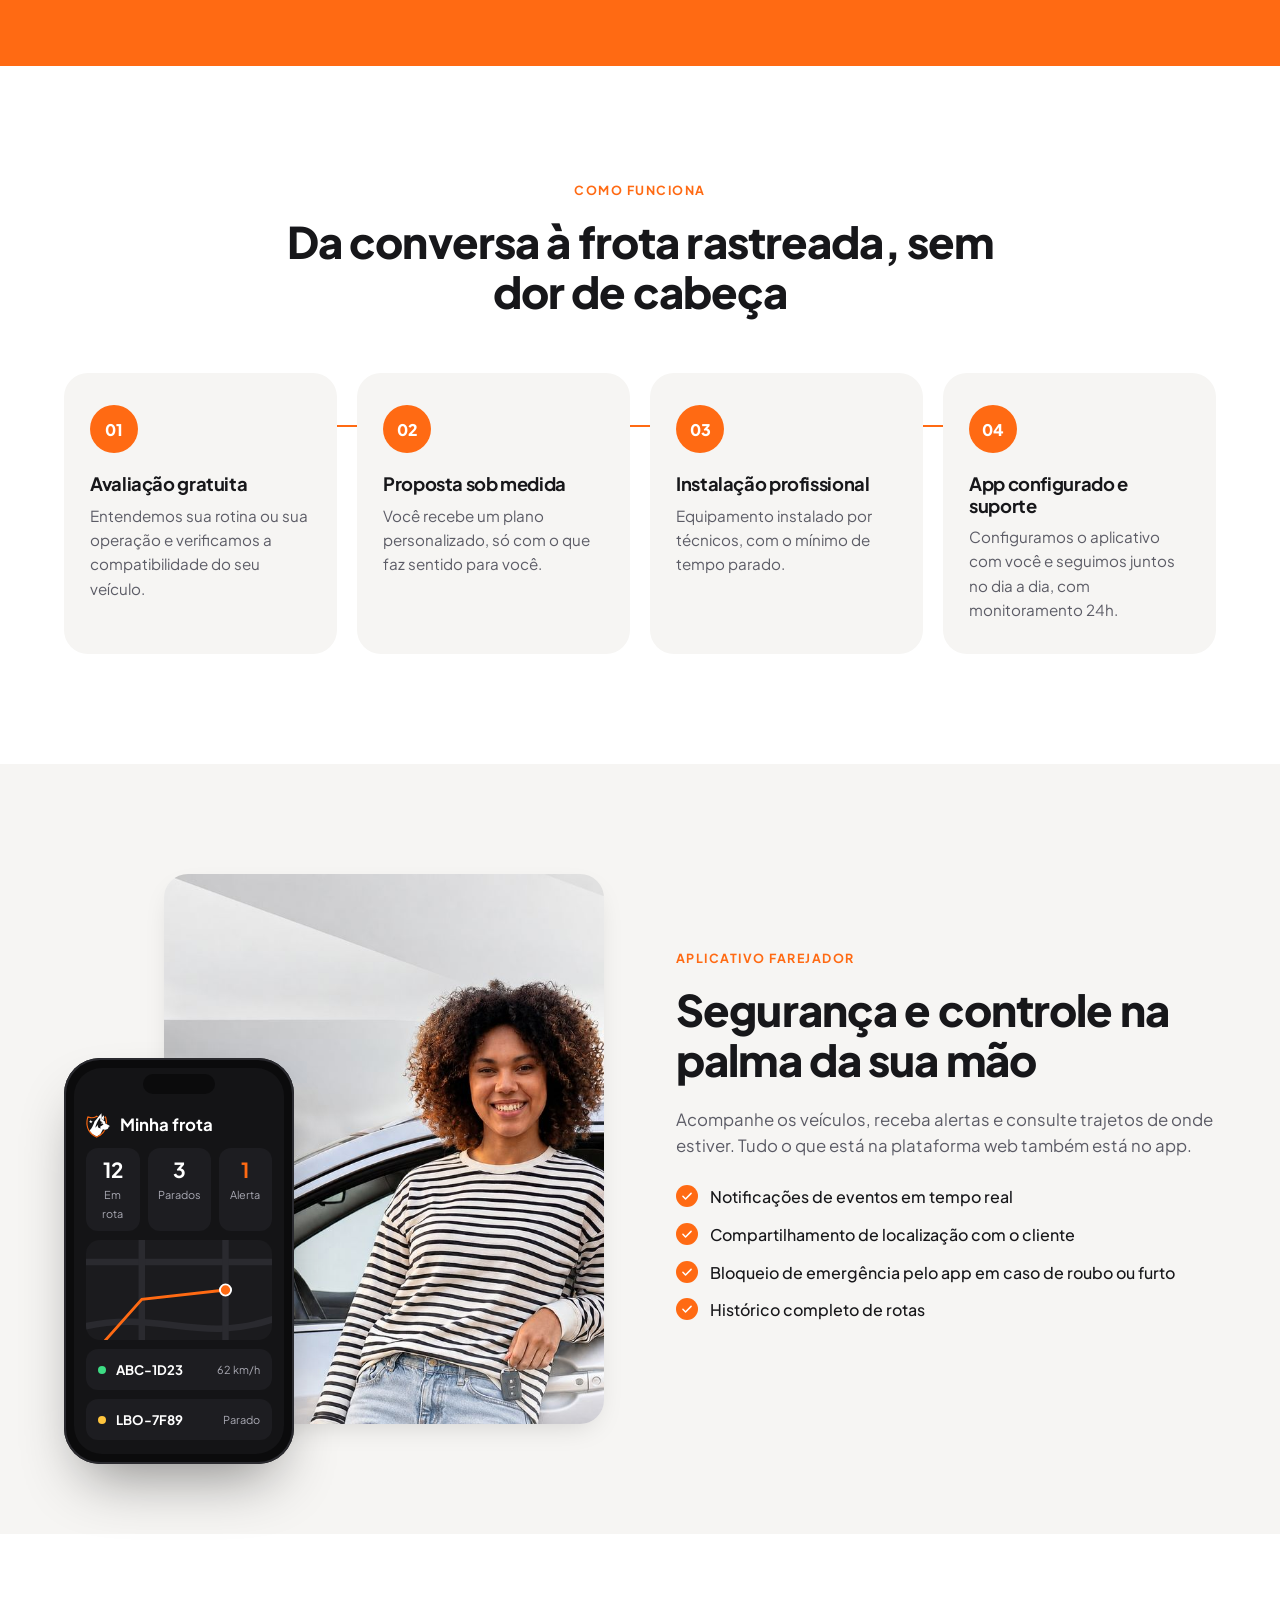
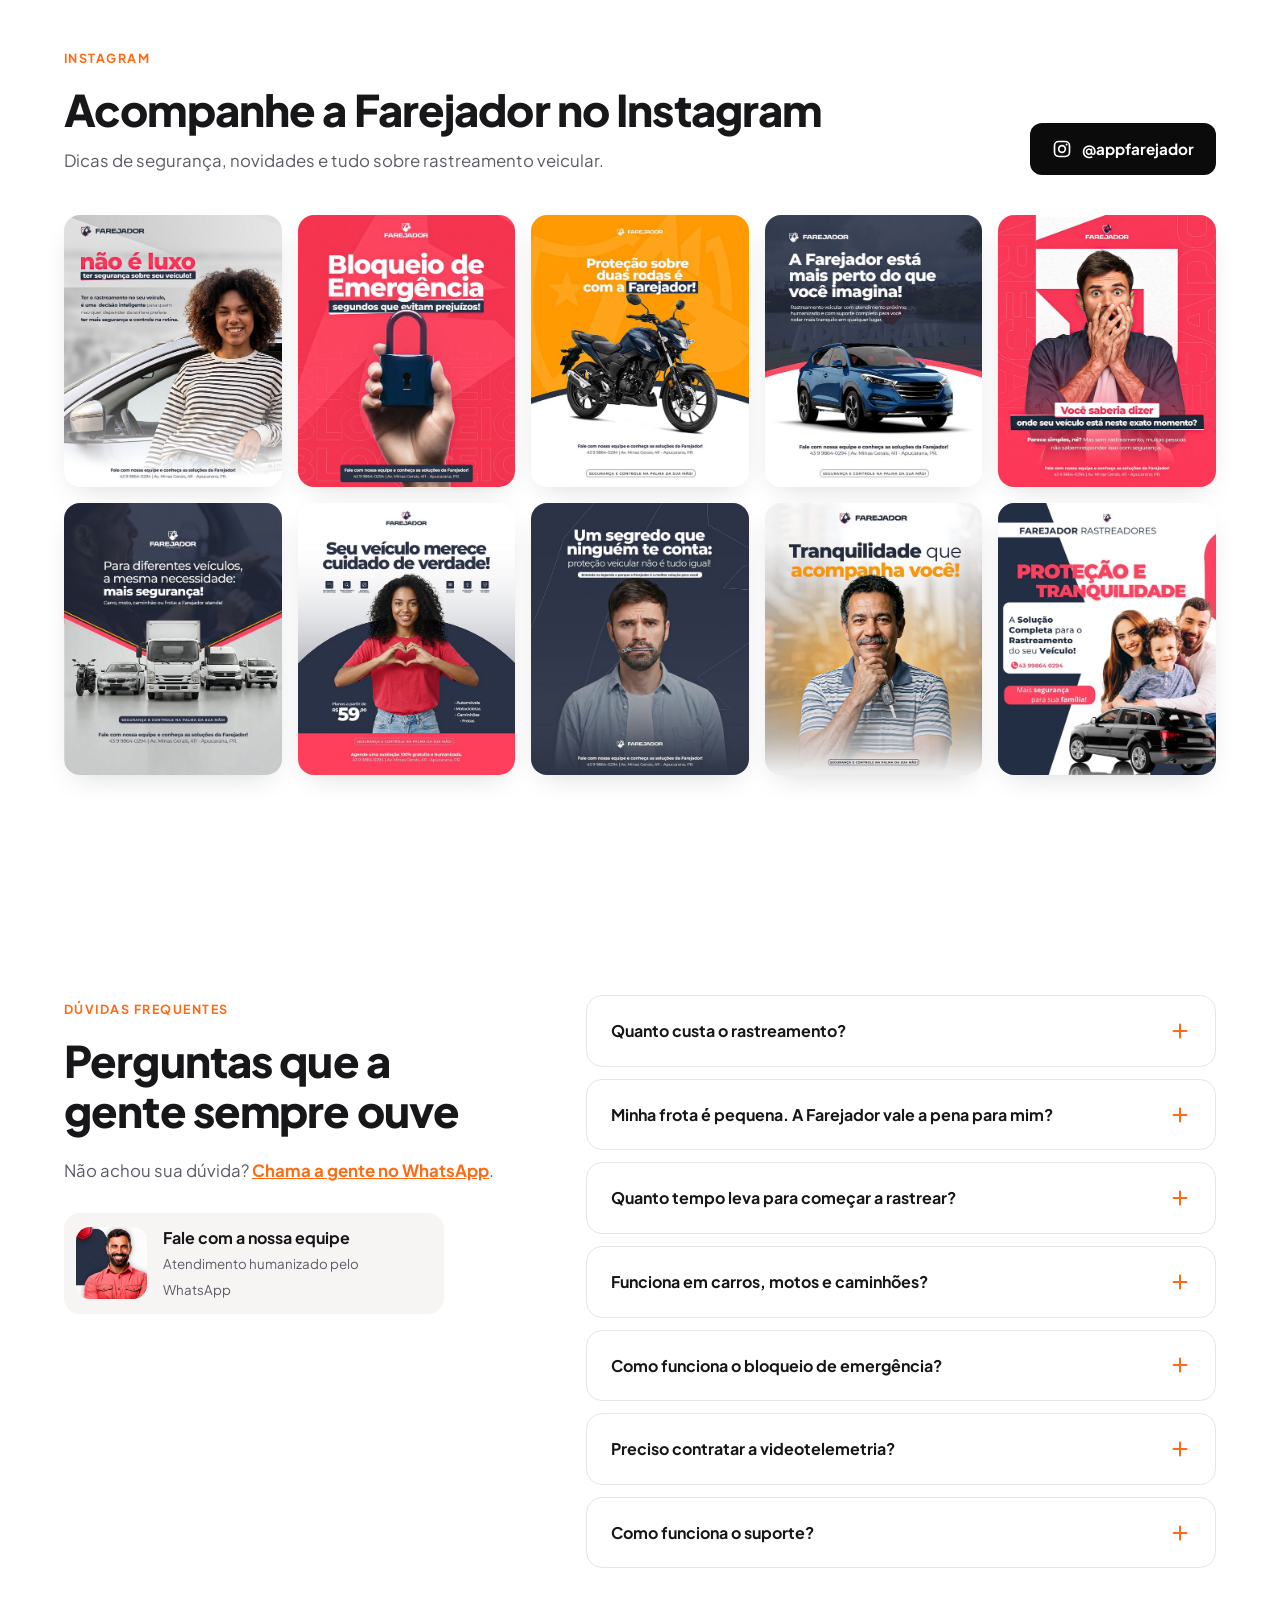
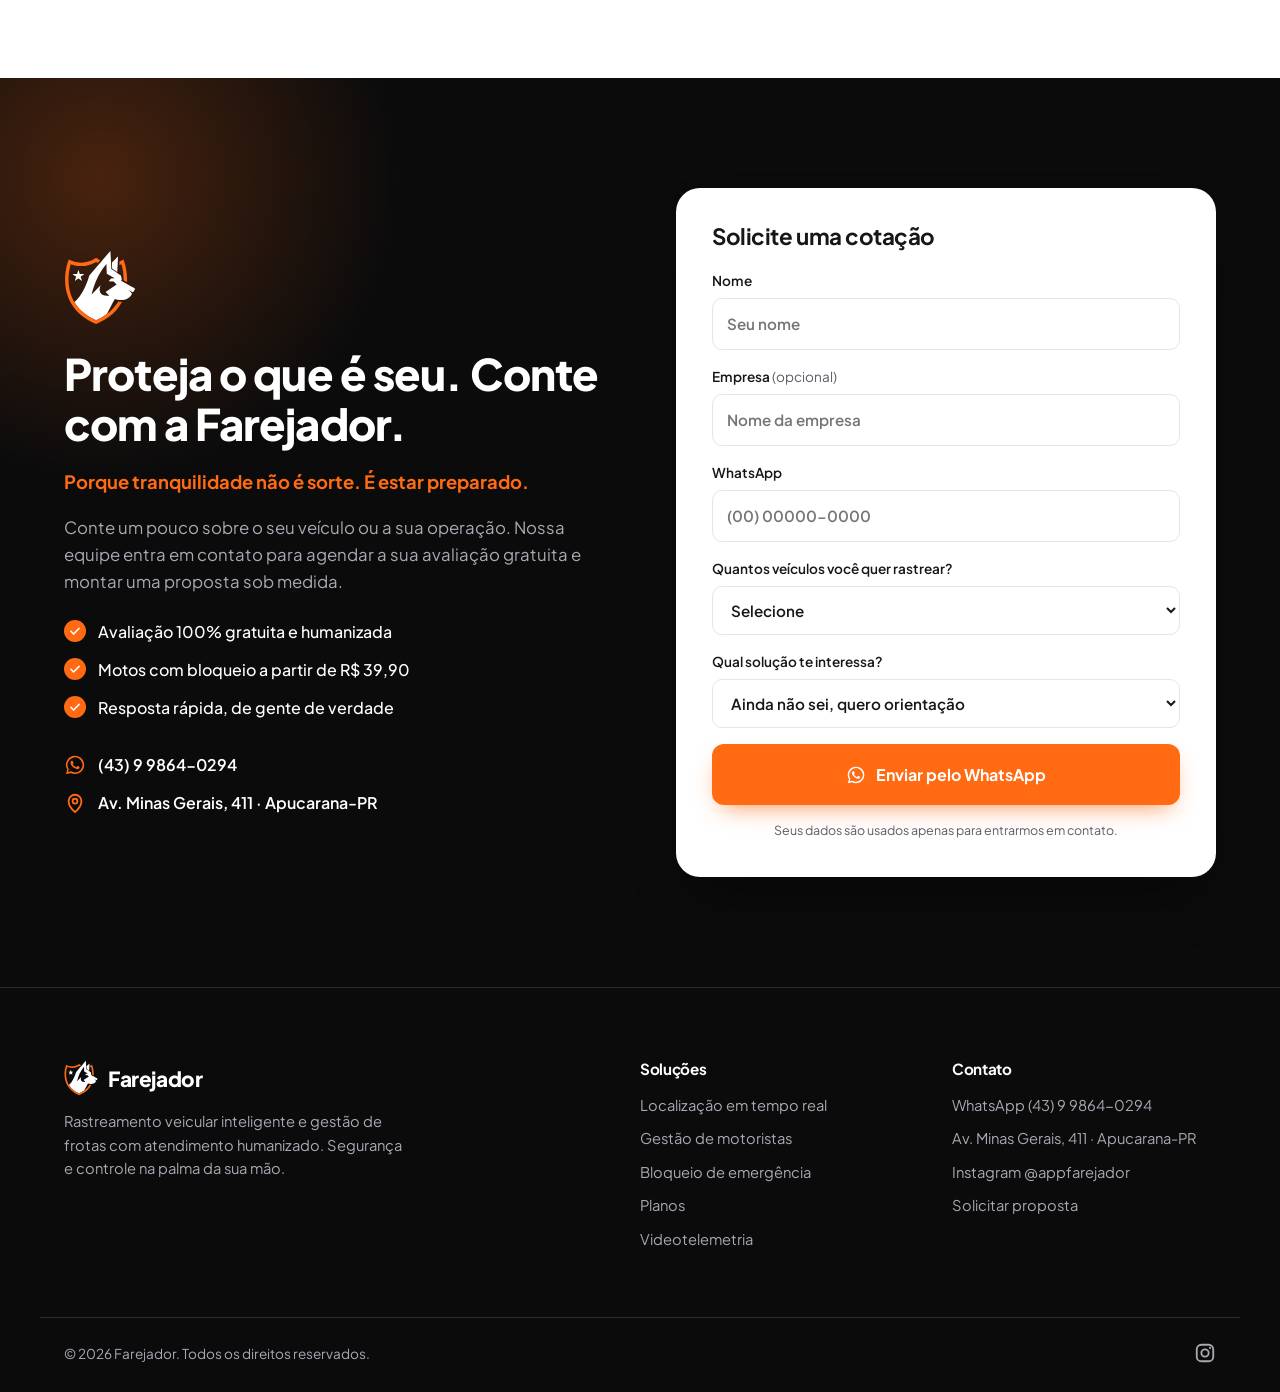
==== commit 26e84027: "Conta a história dos sócios na seção de atendimento Eduardo e Inivaldo Scapini iniciaram a operação;" ====
--- a/index.html
+++ b/index.html
@@ -352,14 +352,15 @@
         </div>
         <div class="team">
           <figure class="team__photo">
-            <img src="assets/img/fotos/equipe-exposec.jpg" alt="João Nochi e Eduardo Scapini, sócios da Farejador, na Exposec" width="640" height="800" loading="lazy">
+            <img src="assets/img/fotos/equipe-exposec.jpg" alt="João Nochi, sócio, e Eduardo Scapini, sócio-fundador da Farejador, na Exposec" width="640" height="800" loading="lazy">
             <span class="team__name team__name--left"><b>João Nochi</b>Sócio</span>
-            <span class="team__name team__name--right"><b>Eduardo Scapini</b>Sócio</span>
-            <figcaption>João Nochi e Eduardo Scapini, sócios da Farejador, na Exposec, feira internacional de tecnologia em segurança.</figcaption>
+            <span class="team__name team__name--right"><b>Eduardo Scapini</b>Sócio-fundador</span>
+            <figcaption>João Nochi, sócio, e Eduardo Scapini, sócio-fundador da Farejador, na Exposec, feira internacional de tecnologia em segurança.</figcaption>
           </figure>
           <div class="team__text">
             <h3>Quem está por trás da Farejador</h3>
-            <p>Por trás da tecnologia estão o João e o Eduardo, sócios que acompanham de perto cada cliente e estão sempre atrás do que há de mais novo em segurança veicular para trazer até você. Gente de verdade, que atende pelo nome, aqui em Apucarana.</p>
+            <p>A Farejador nasceu em Apucarana pelas mãos de <strong>Eduardo Scapini</strong> e <strong>Inivaldo Scapini</strong>, que iniciaram a operação. Com o crescimento, convidaram <strong>João Nochi</strong> para somar como sócio.</p>
+            <p>Juntos, acompanham de perto cada cliente e estão sempre atrás do que há de mais novo em segurança veicular para trazer até você. Gente de verdade, que atende pelo nome.</p>
             <p class="team__label">Cada cliente recebe:</p>
             <ul class="ticks ticks--onorange">
               <li><svg><use href="#i-check"/></svg> Orientação personalizada</li>
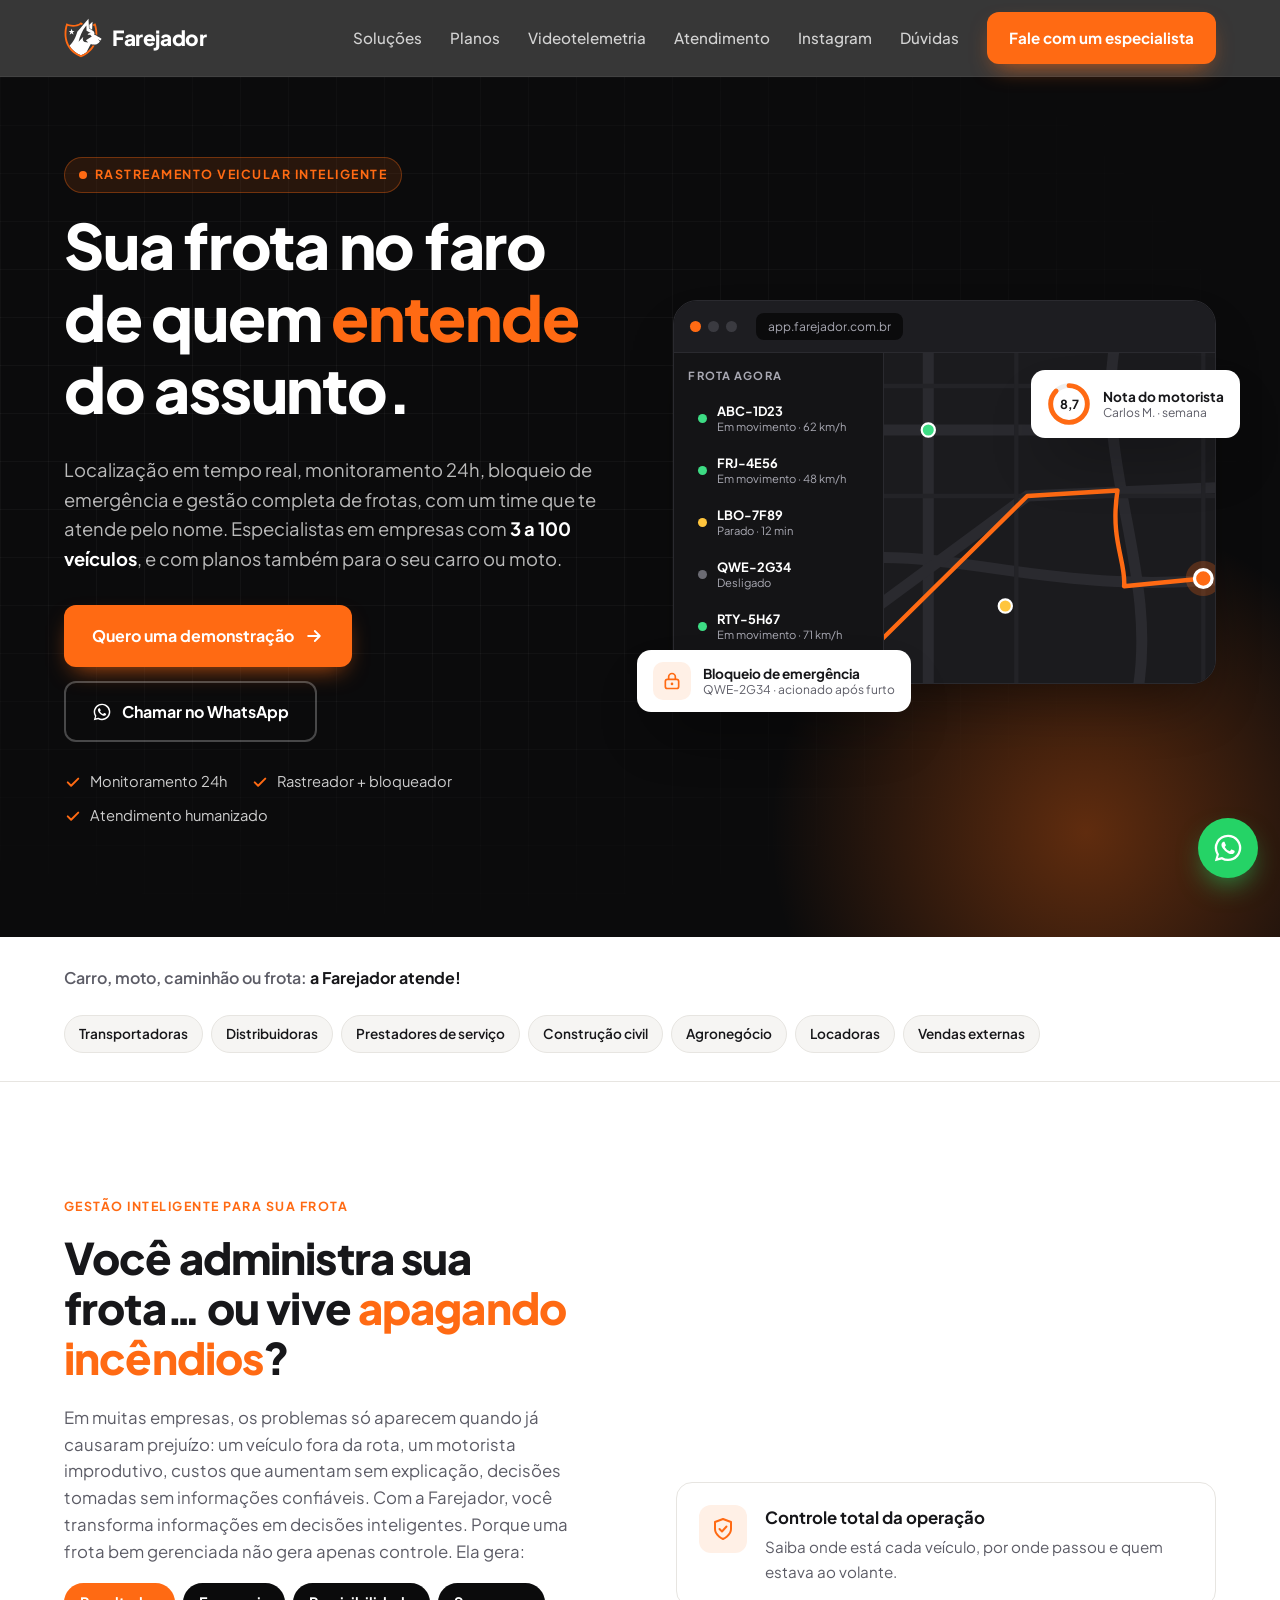
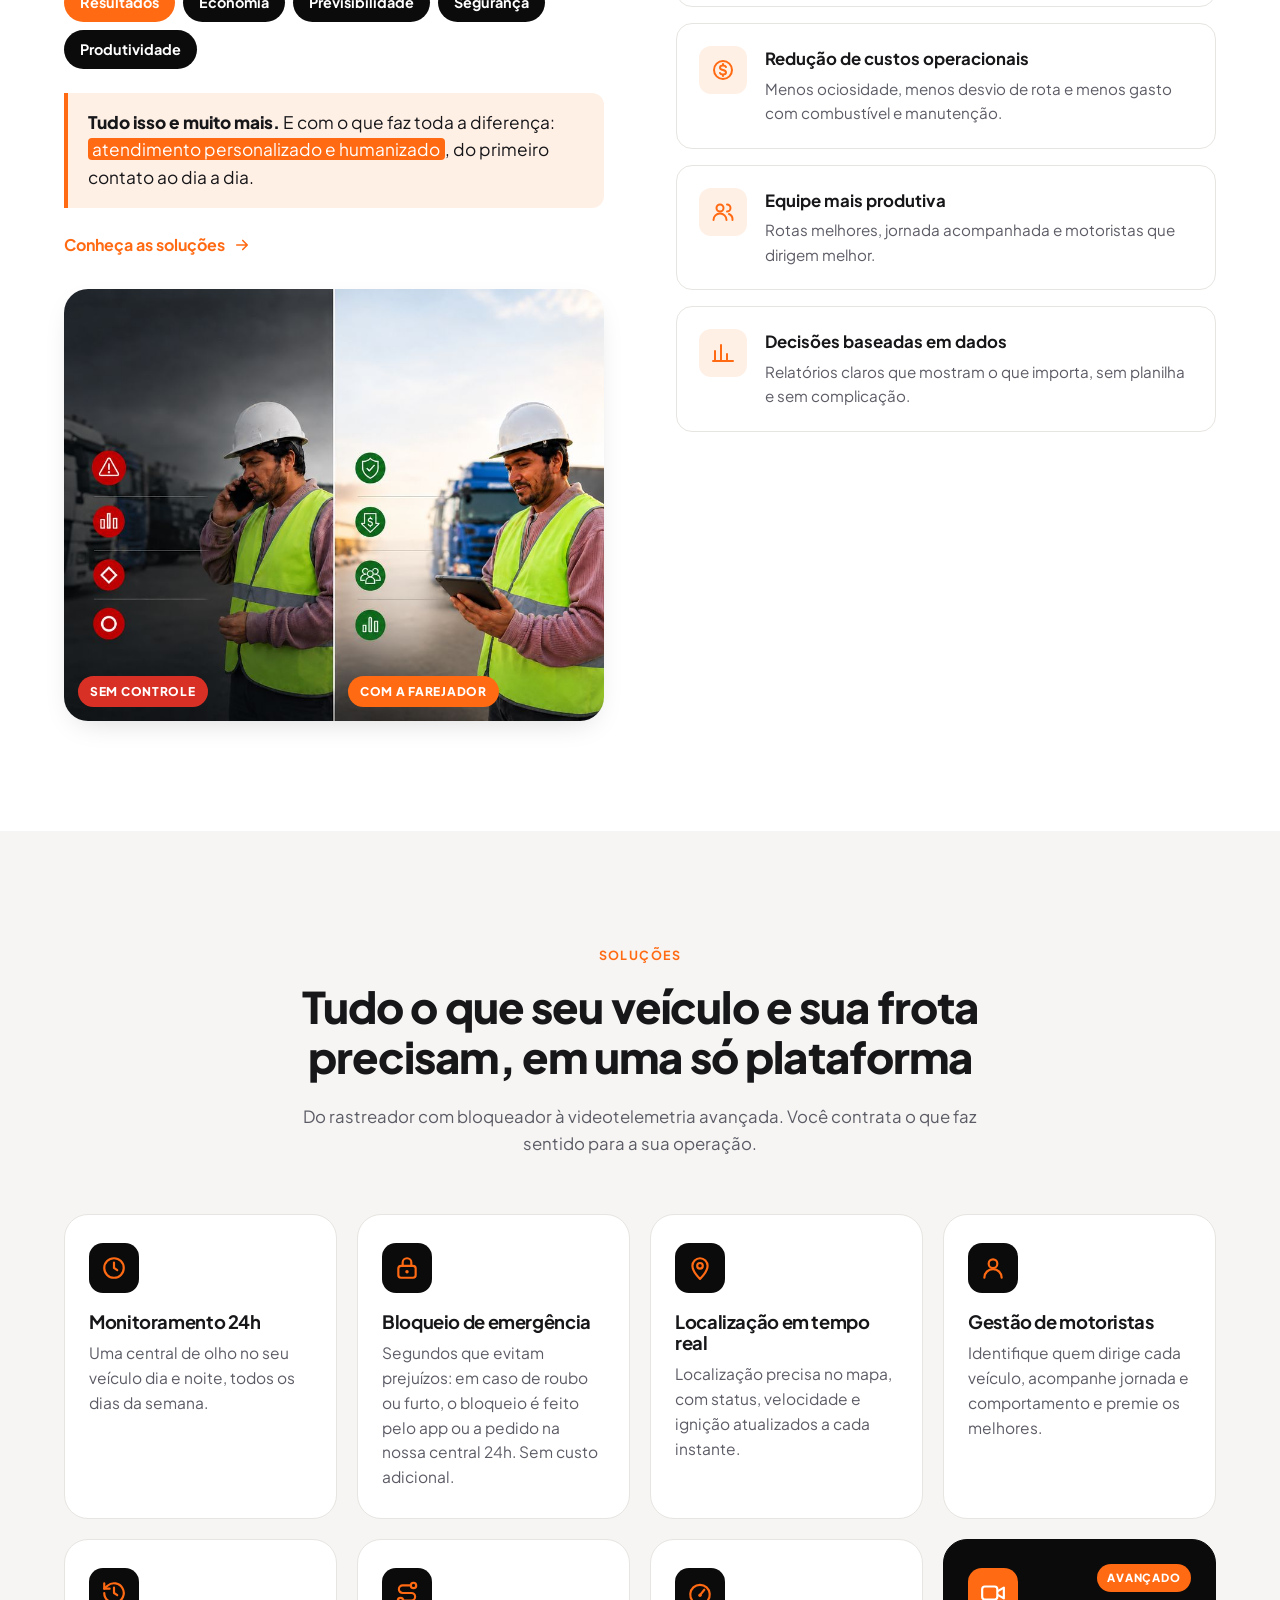
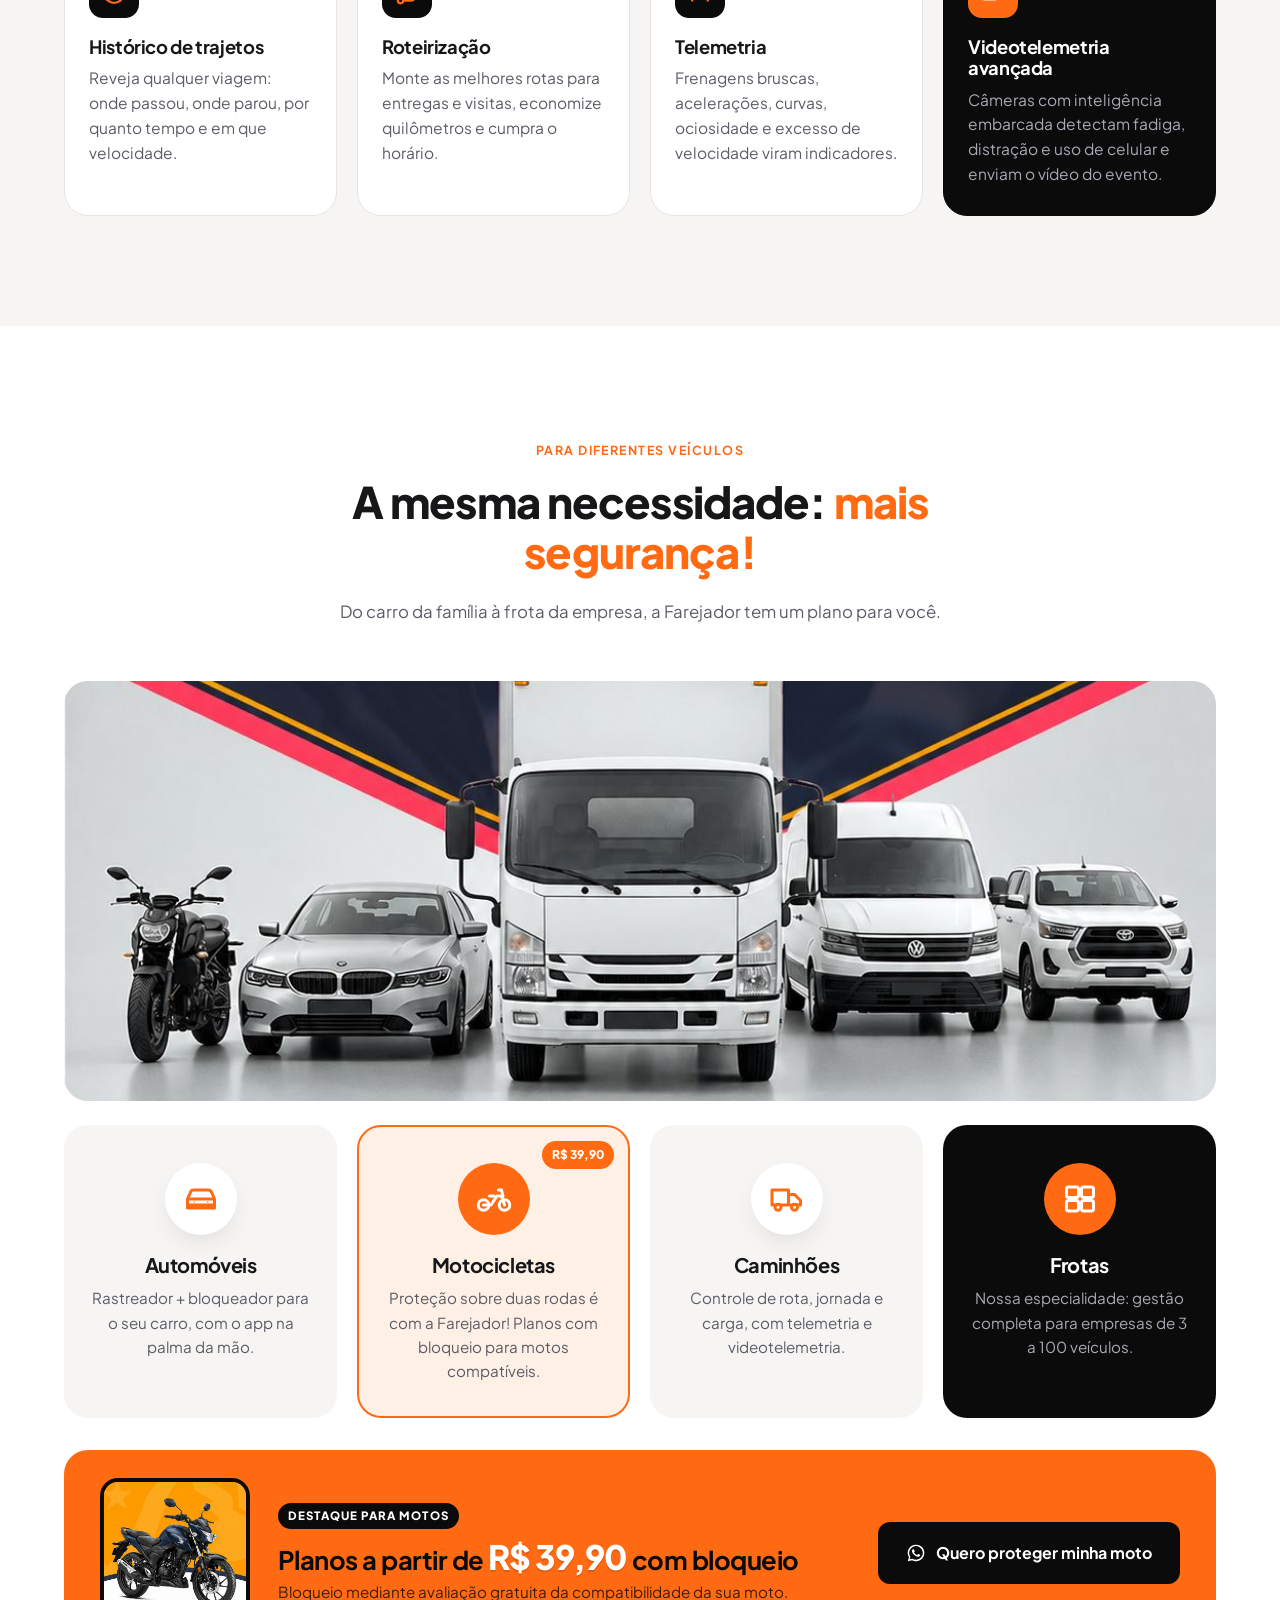
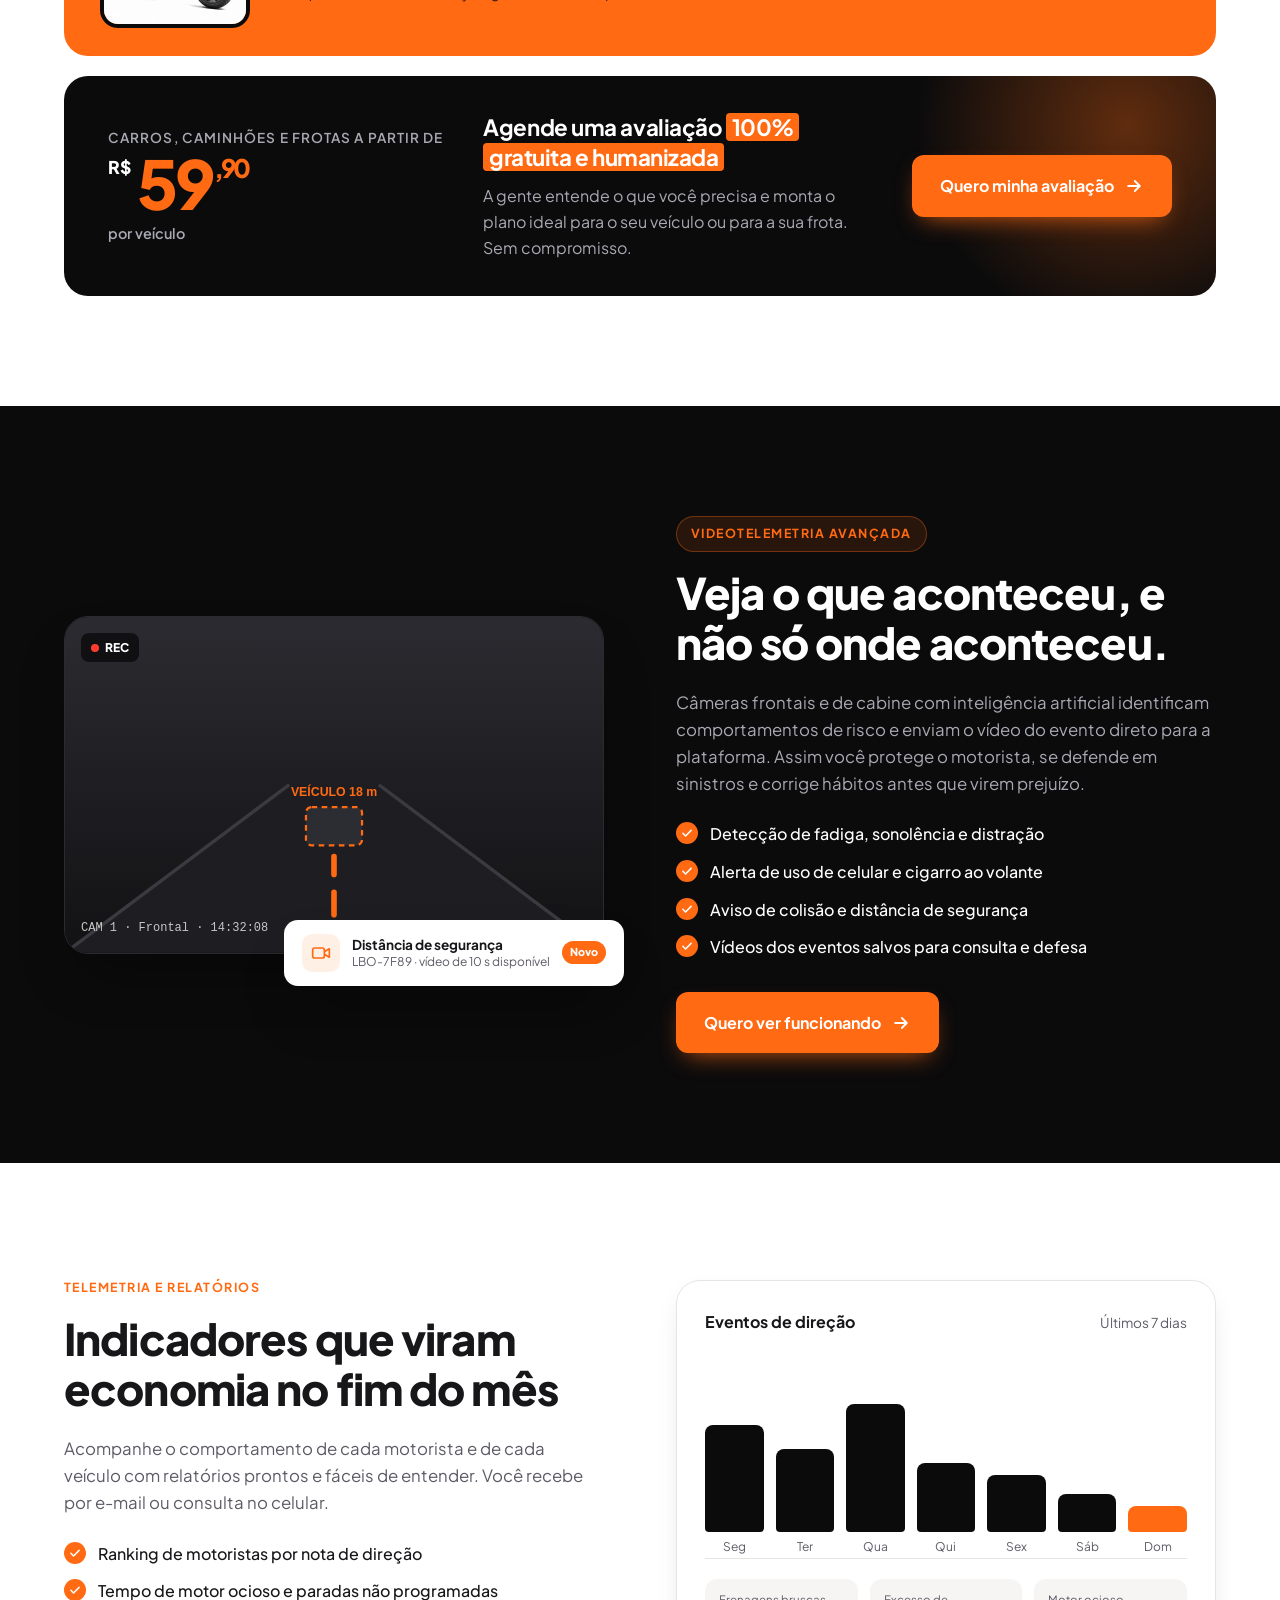
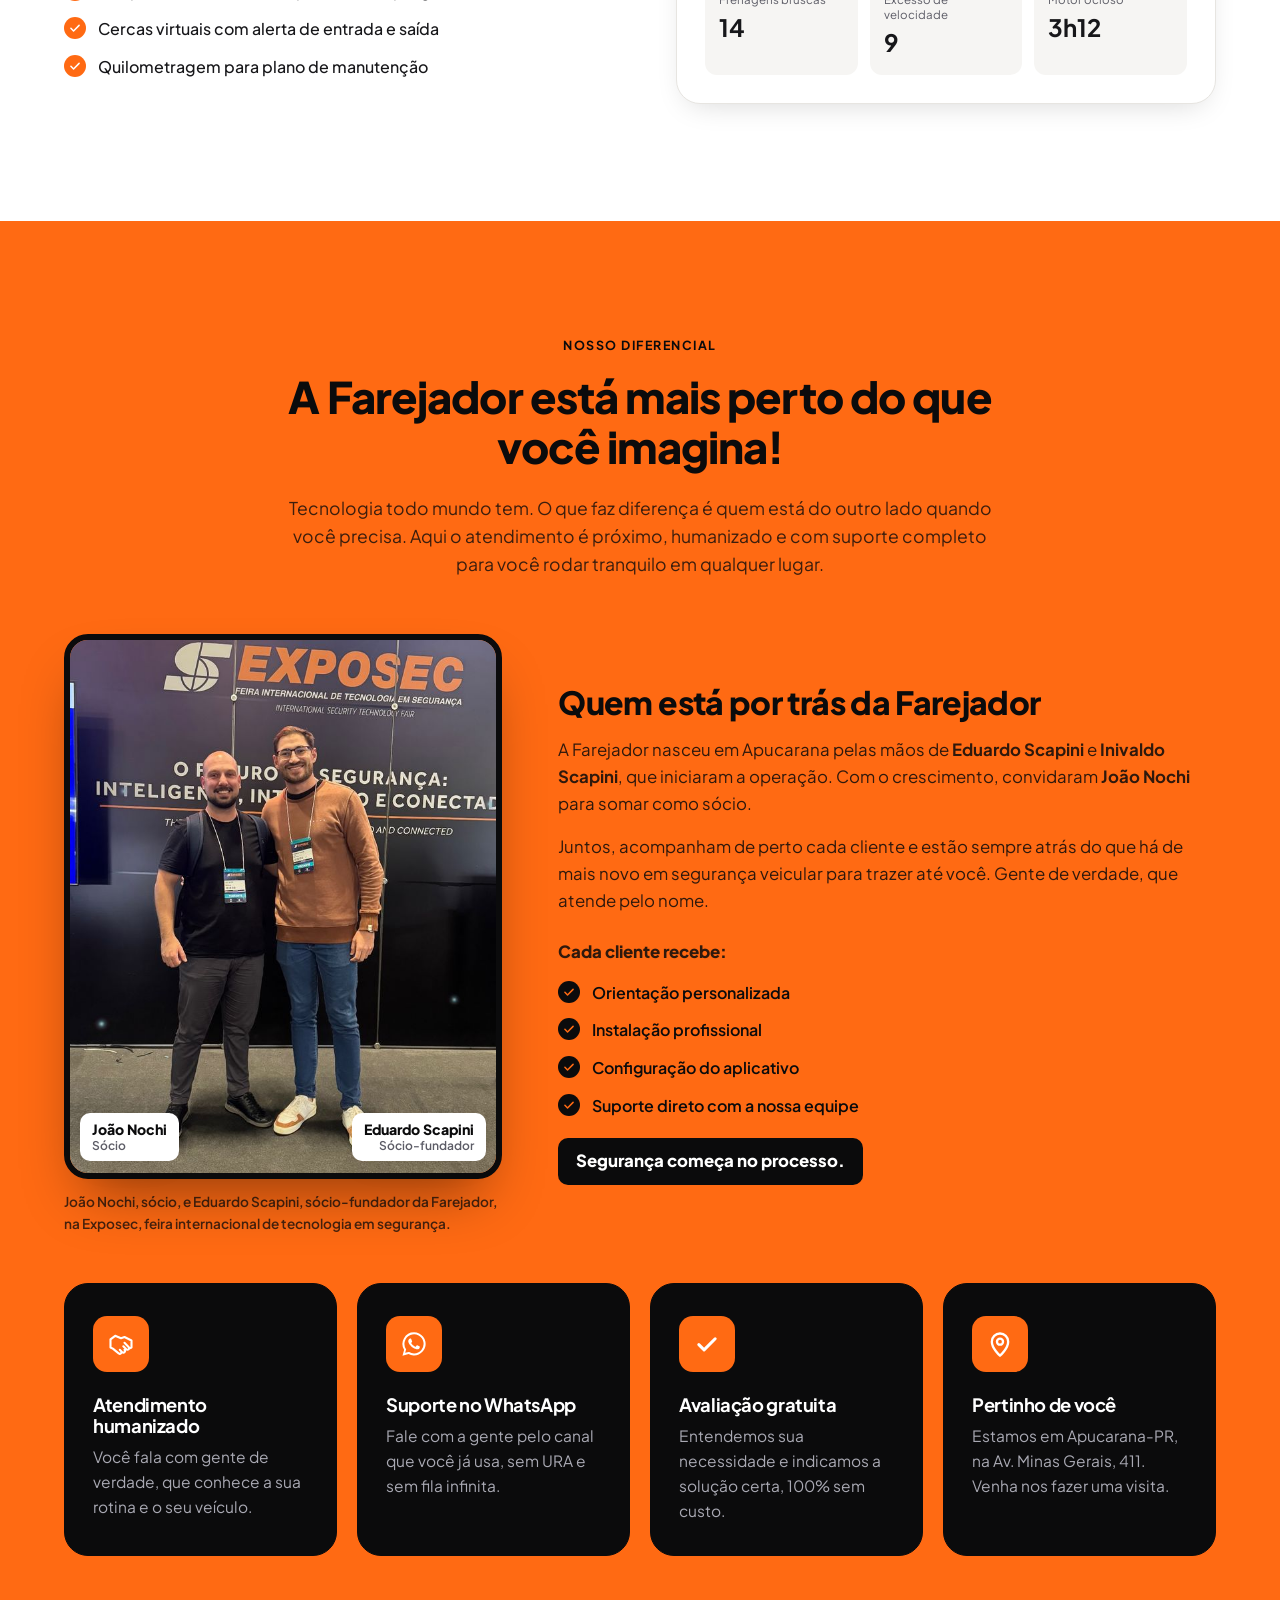
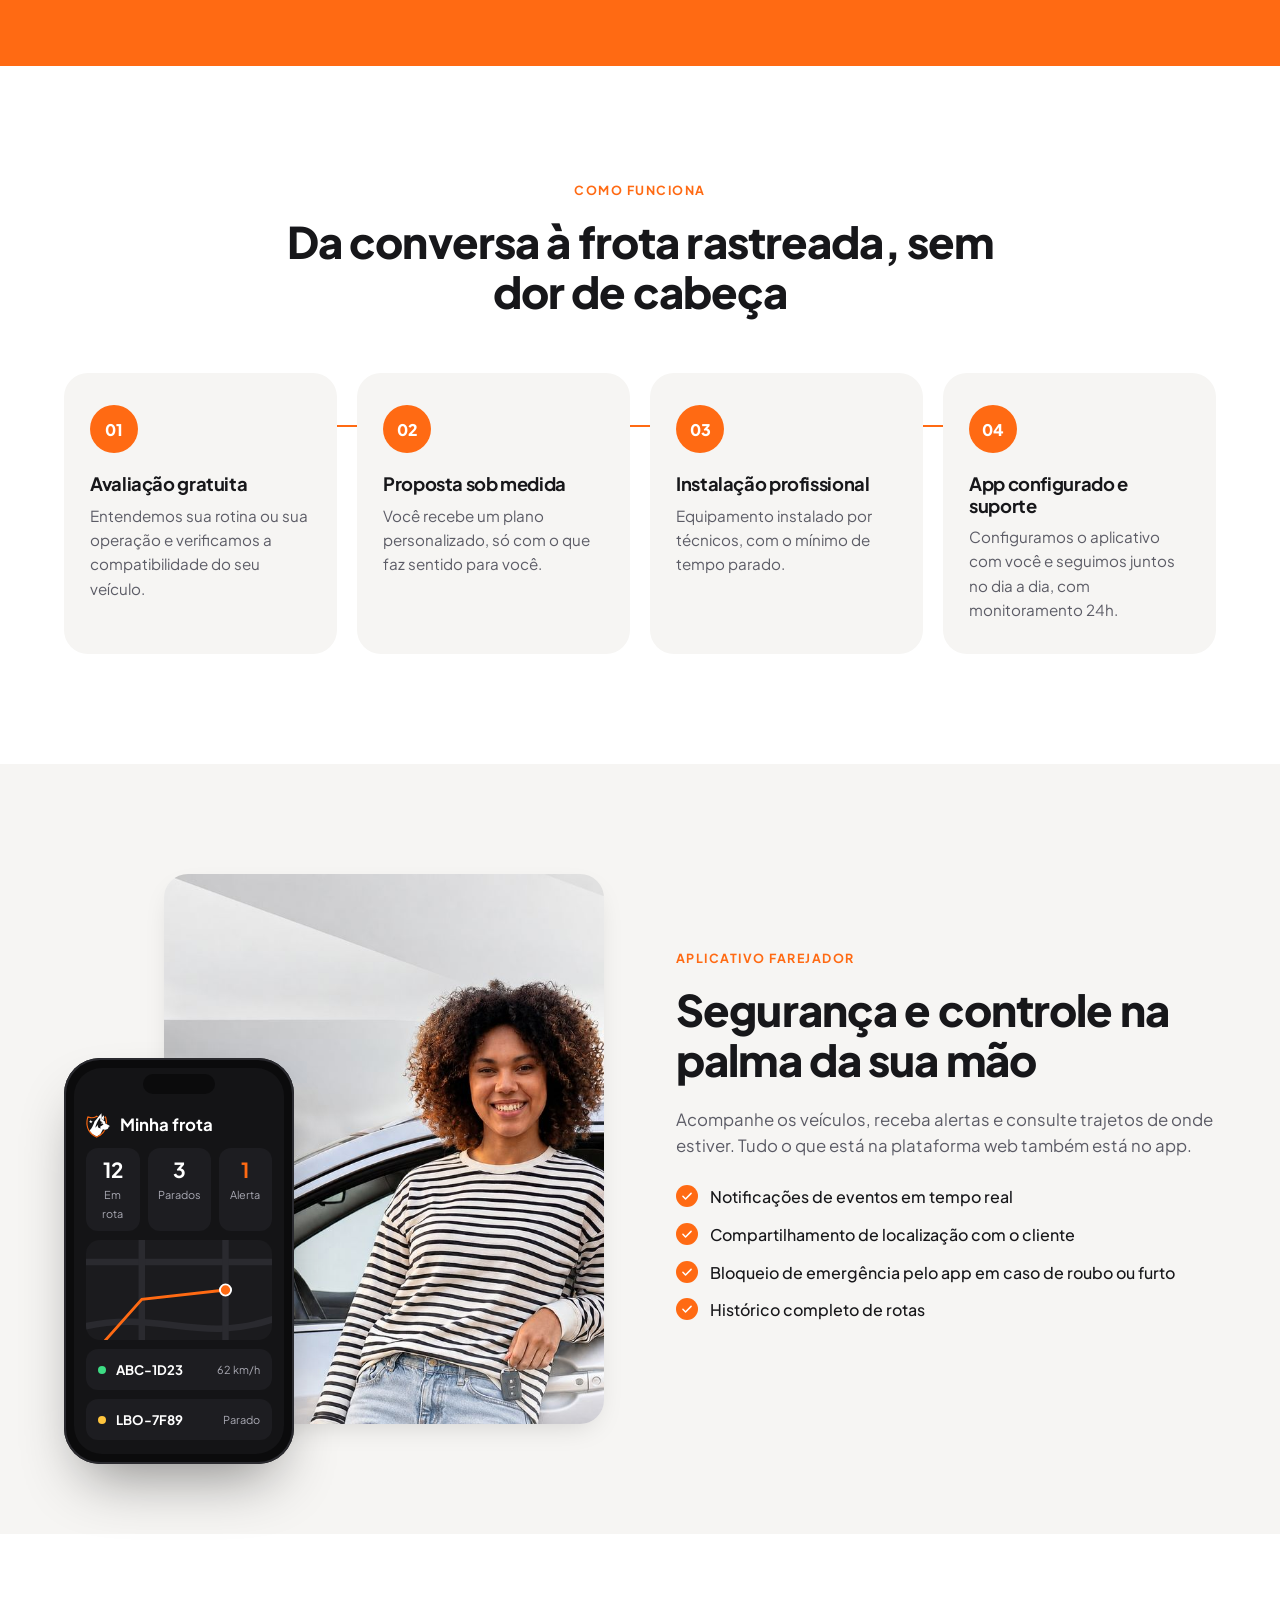
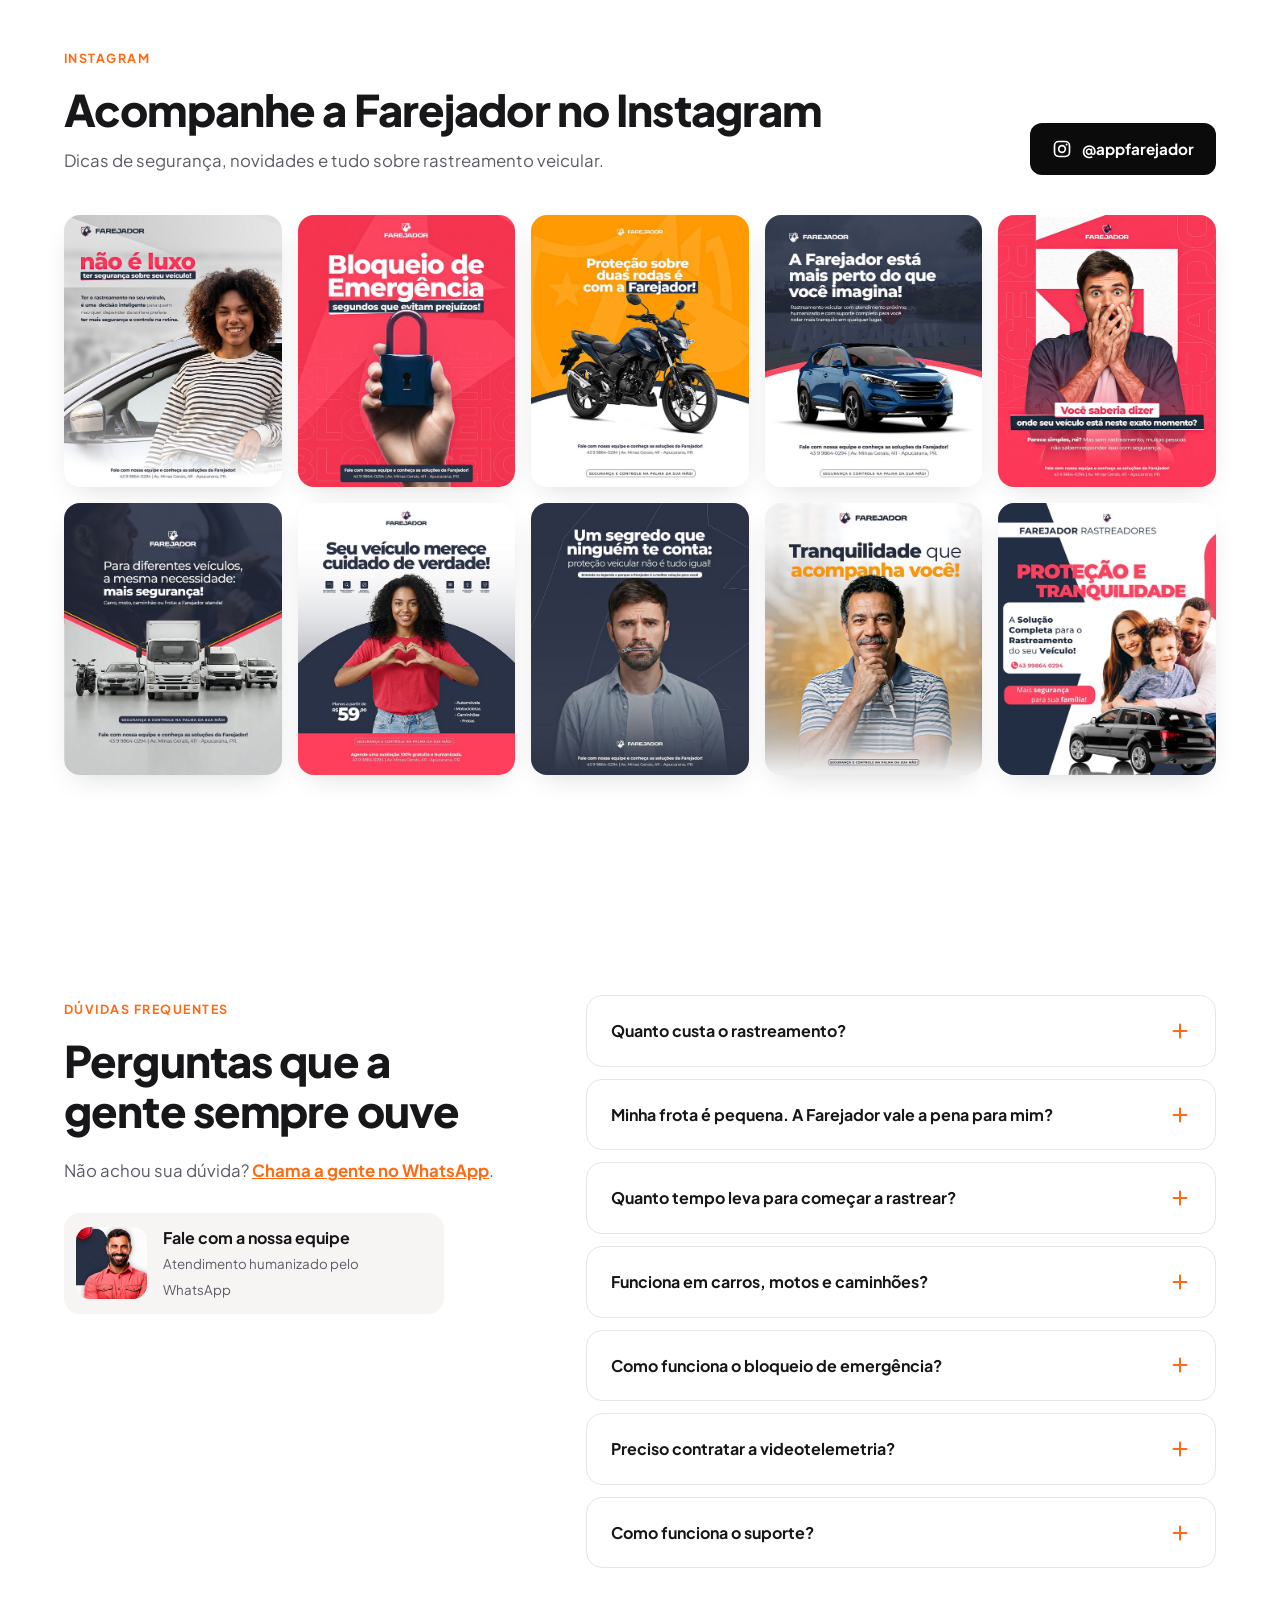
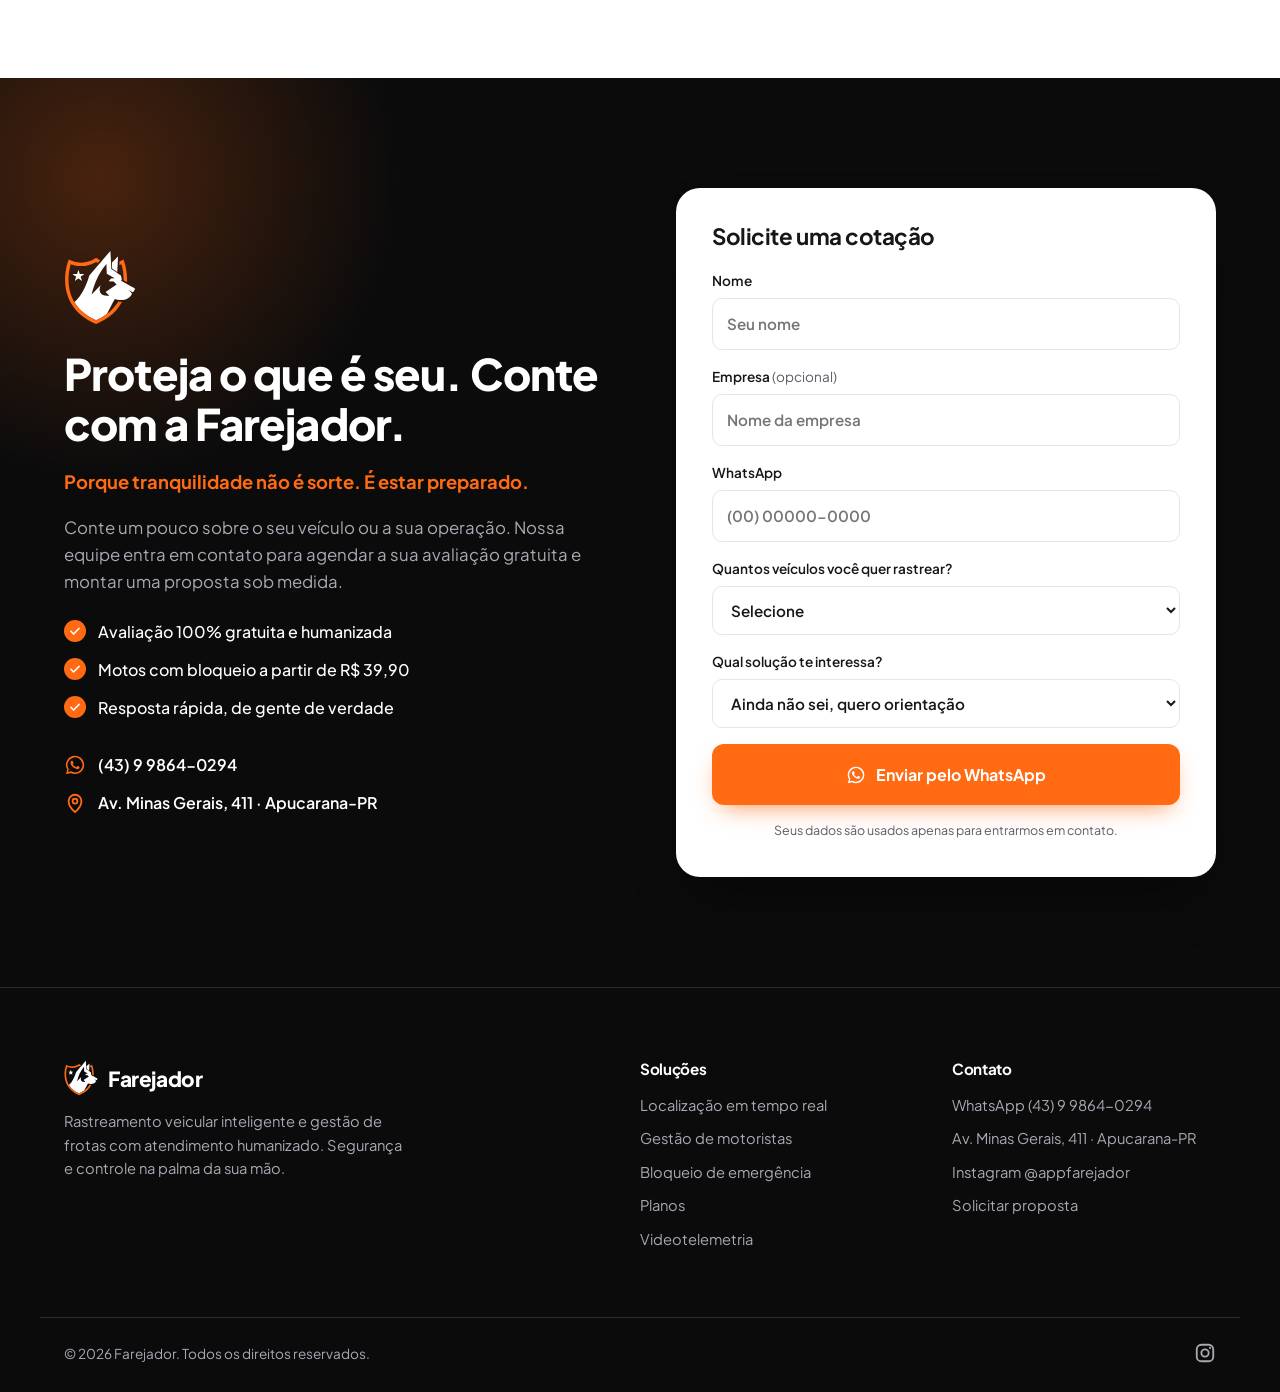
==== commit bef839d5: "Ajusta etiquetas dos sócios sobre a foto Co-Authored-By: Claude Opus 5.5 <noreply@anthropic.com> Cla" ====
--- a/index.html
+++ b/index.html
@@ -352,9 +352,11 @@
         </div>
         <div class="team">
           <figure class="team__photo">
-            <img src="assets/img/fotos/equipe-exposec.jpg" alt="João Nochi, sócio, e Eduardo Scapini, sócio-fundador da Farejador, na Exposec" width="640" height="800" loading="lazy">
-            <span class="team__name team__name--left"><b>João Nochi</b>Sócio</span>
-            <span class="team__name team__name--right"><b>Eduardo Scapini</b>Sócio-fundador</span>
+            <div class="team__frame">
+              <img src="assets/img/fotos/equipe-exposec.jpg" alt="João Nochi, sócio, e Eduardo Scapini, sócio-fundador da Farejador, na Exposec" width="640" height="800" loading="lazy">
+              <span class="team__name team__name--left"><b>João Nochi</b>Sócio</span>
+              <span class="team__name team__name--right"><b>Eduardo Scapini</b>Sócio-fundador</span>
+            </div>
             <figcaption>João Nochi, sócio, e Eduardo Scapini, sócio-fundador da Farejador, na Exposec, feira internacional de tecnologia em segurança.</figcaption>
           </figure>
           <div class="team__text">
--- a/assets/css/style.css
+++ b/assets/css/style.css
@@ -553,8 +553,9 @@
 .gains li:first-child { background: var(--orange); }
 .punch { margin: 0 0 24px; padding: 16px 20px; border-left: 4px solid var(--orange); background: var(--orange-100); border-radius: 0 12px 12px 0; font-size: 1.08rem; line-height: 1.6; color: var(--text); }
 .punch strong { font-weight: 800; }
-.team__name { position: absolute; bottom: 58px; display: flex; flex-direction: column; background: var(--white); color: var(--muted); font-size: .75rem; font-weight: 600; line-height: 1.25; padding: 8px 12px; border-radius: 10px; box-shadow: var(--shadow); }
+.team__frame { position: relative; }
+.team__name { position: absolute; bottom: 18px; display: flex; flex-direction: column; background: var(--white); color: var(--muted); font-size: .75rem; font-weight: 600; line-height: 1.25; padding: 8px 12px; border-radius: 10px; box-shadow: var(--shadow); }
 .team__name b { color: var(--black); font-size: .88rem; font-weight: 800; }
 .team__name--left { left: 16px; }
 .team__name--right { right: 16px; text-align: right; }
-@media (max-width: 600px) { .team__name { bottom: 70px; font-size: .68rem; padding: 6px 10px; } .team__name b { font-size: .8rem; } }
+@media (max-width: 600px) { .team__name { bottom: 14px; font-size: .68rem; padding: 6px 10px; } .team__name b { font-size: .8rem; } }
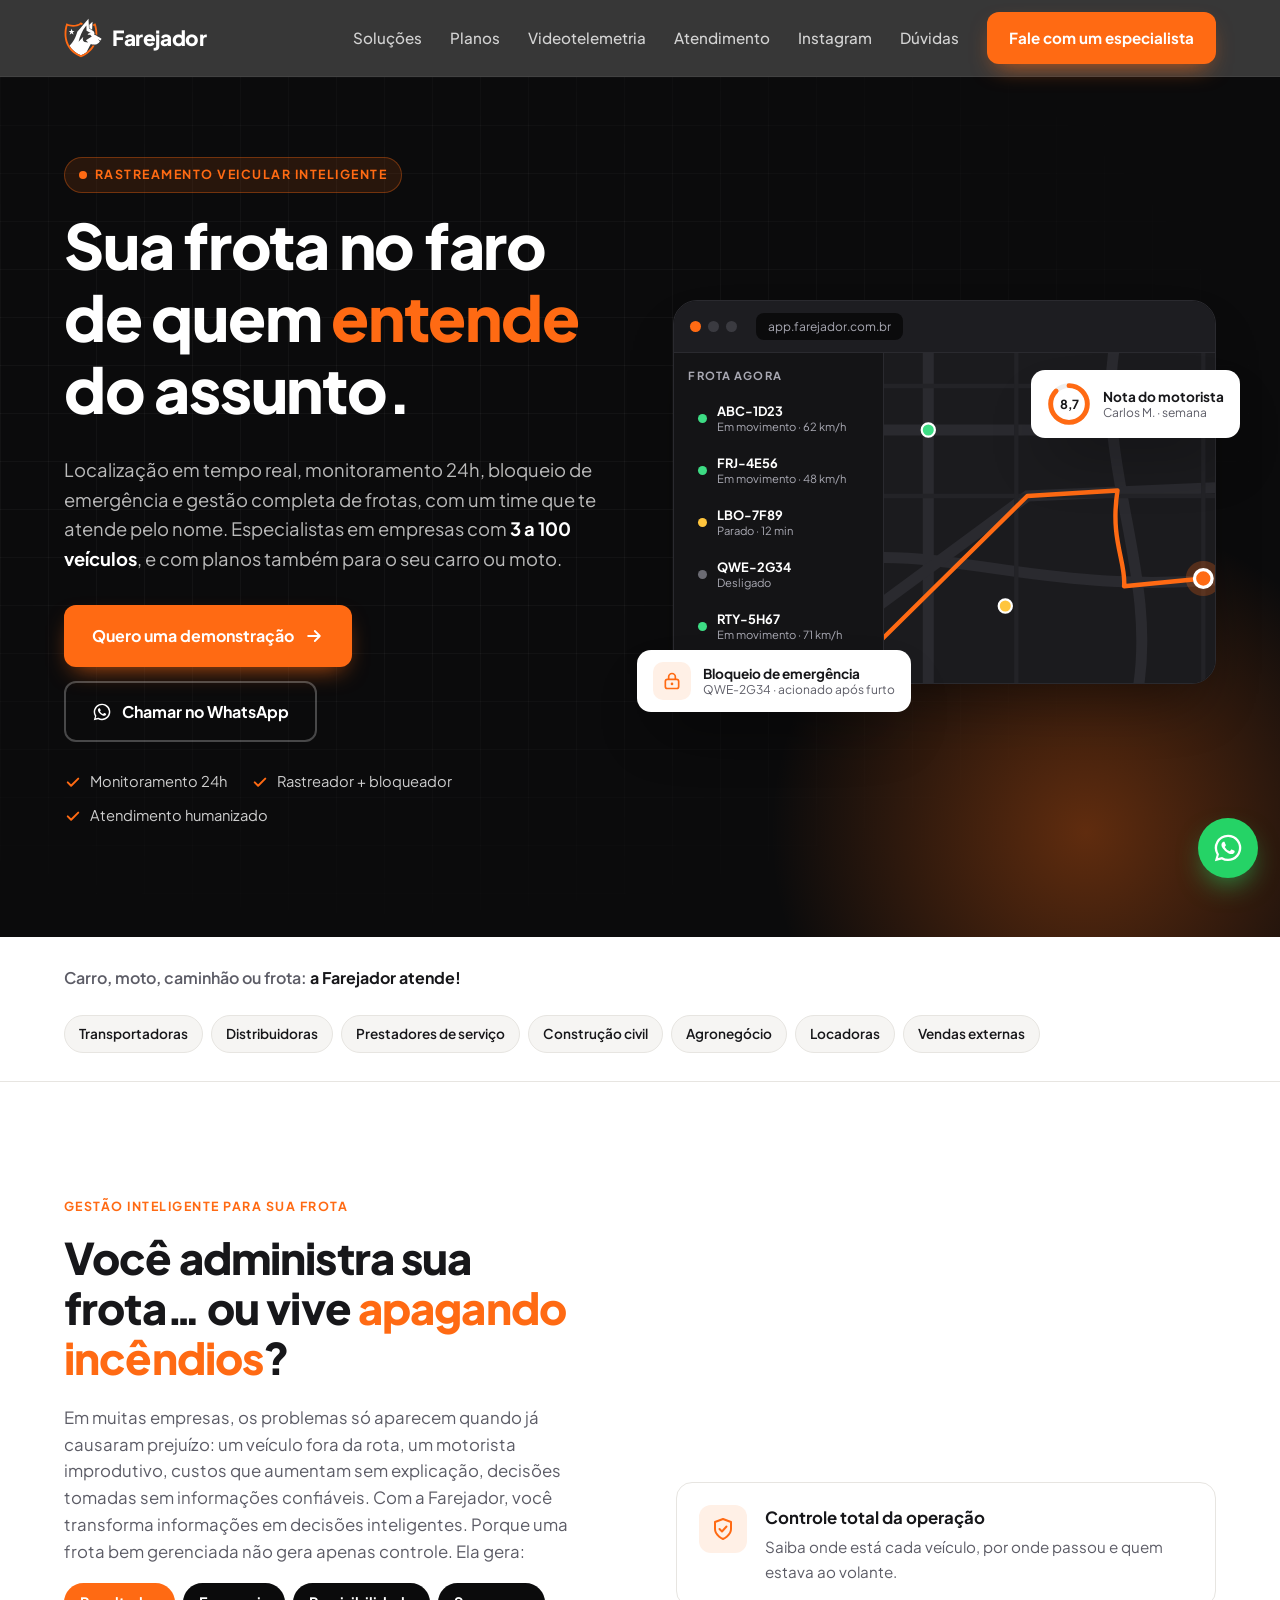
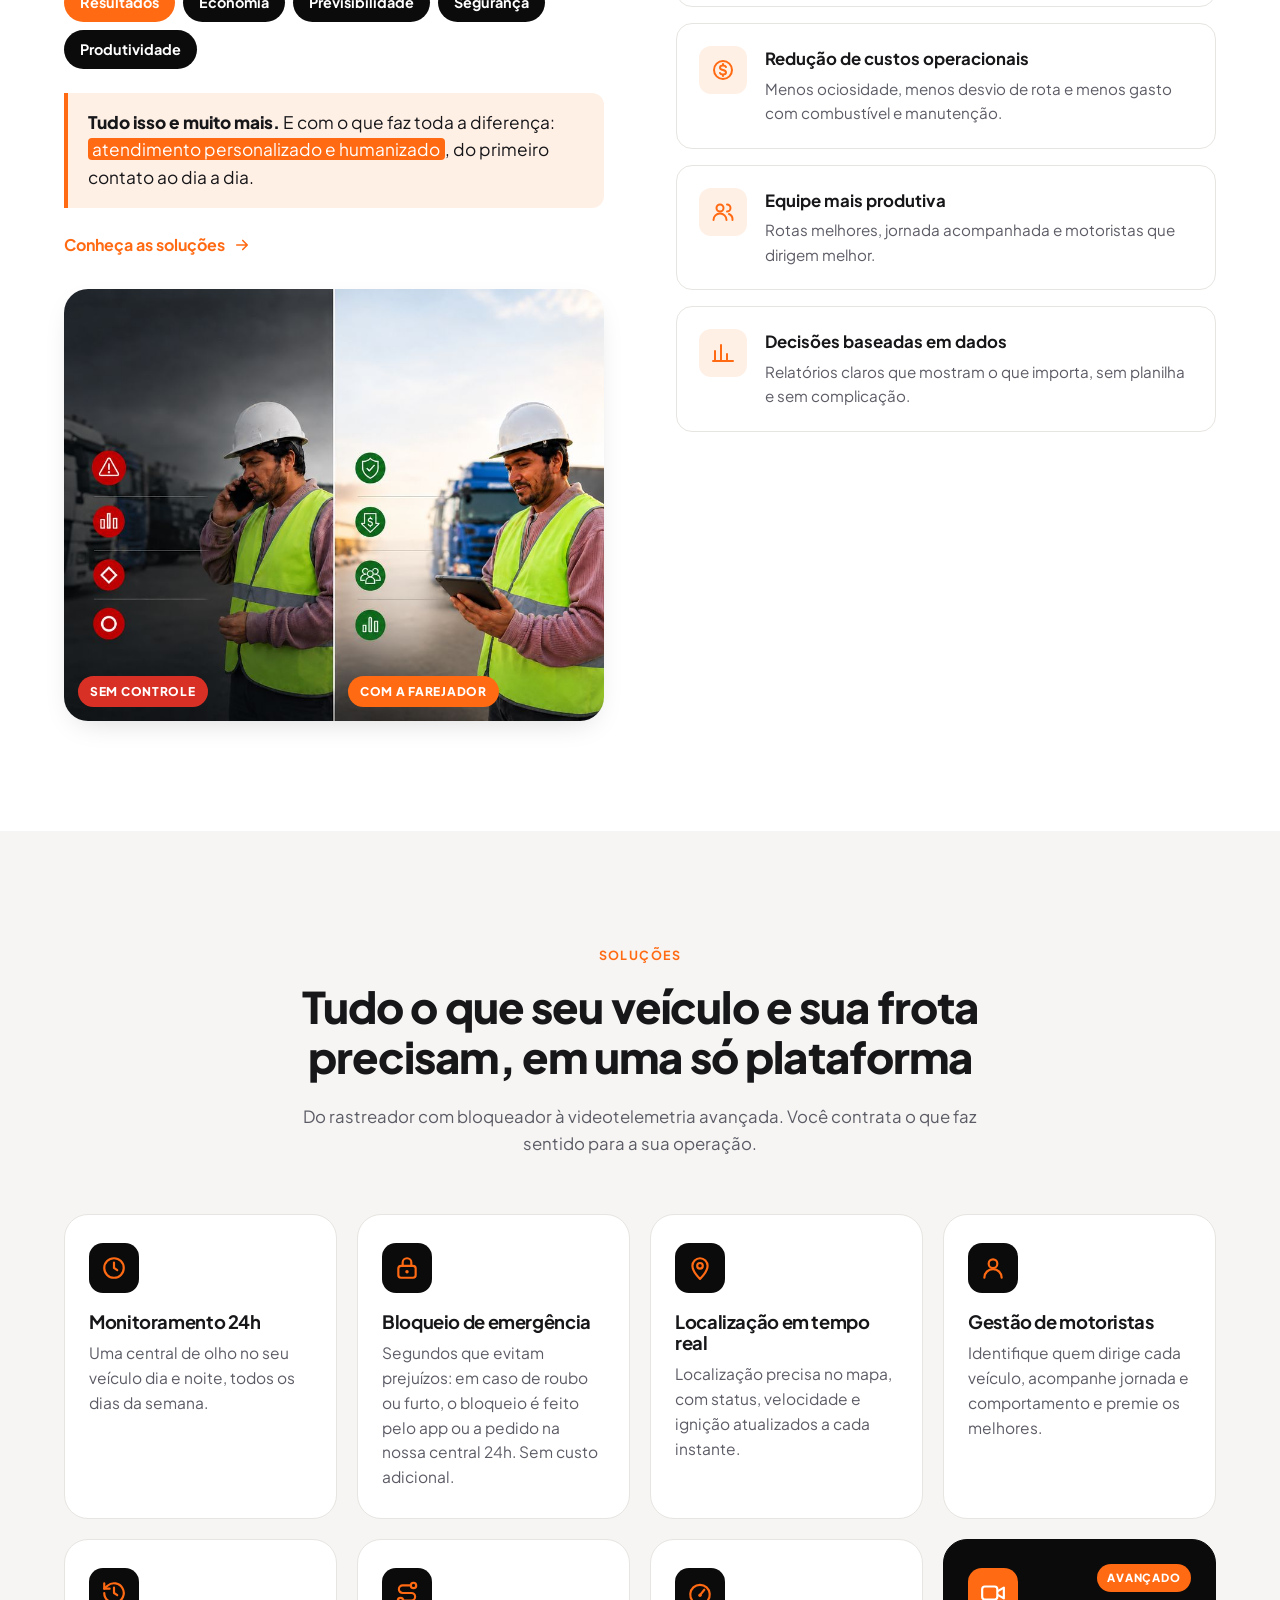
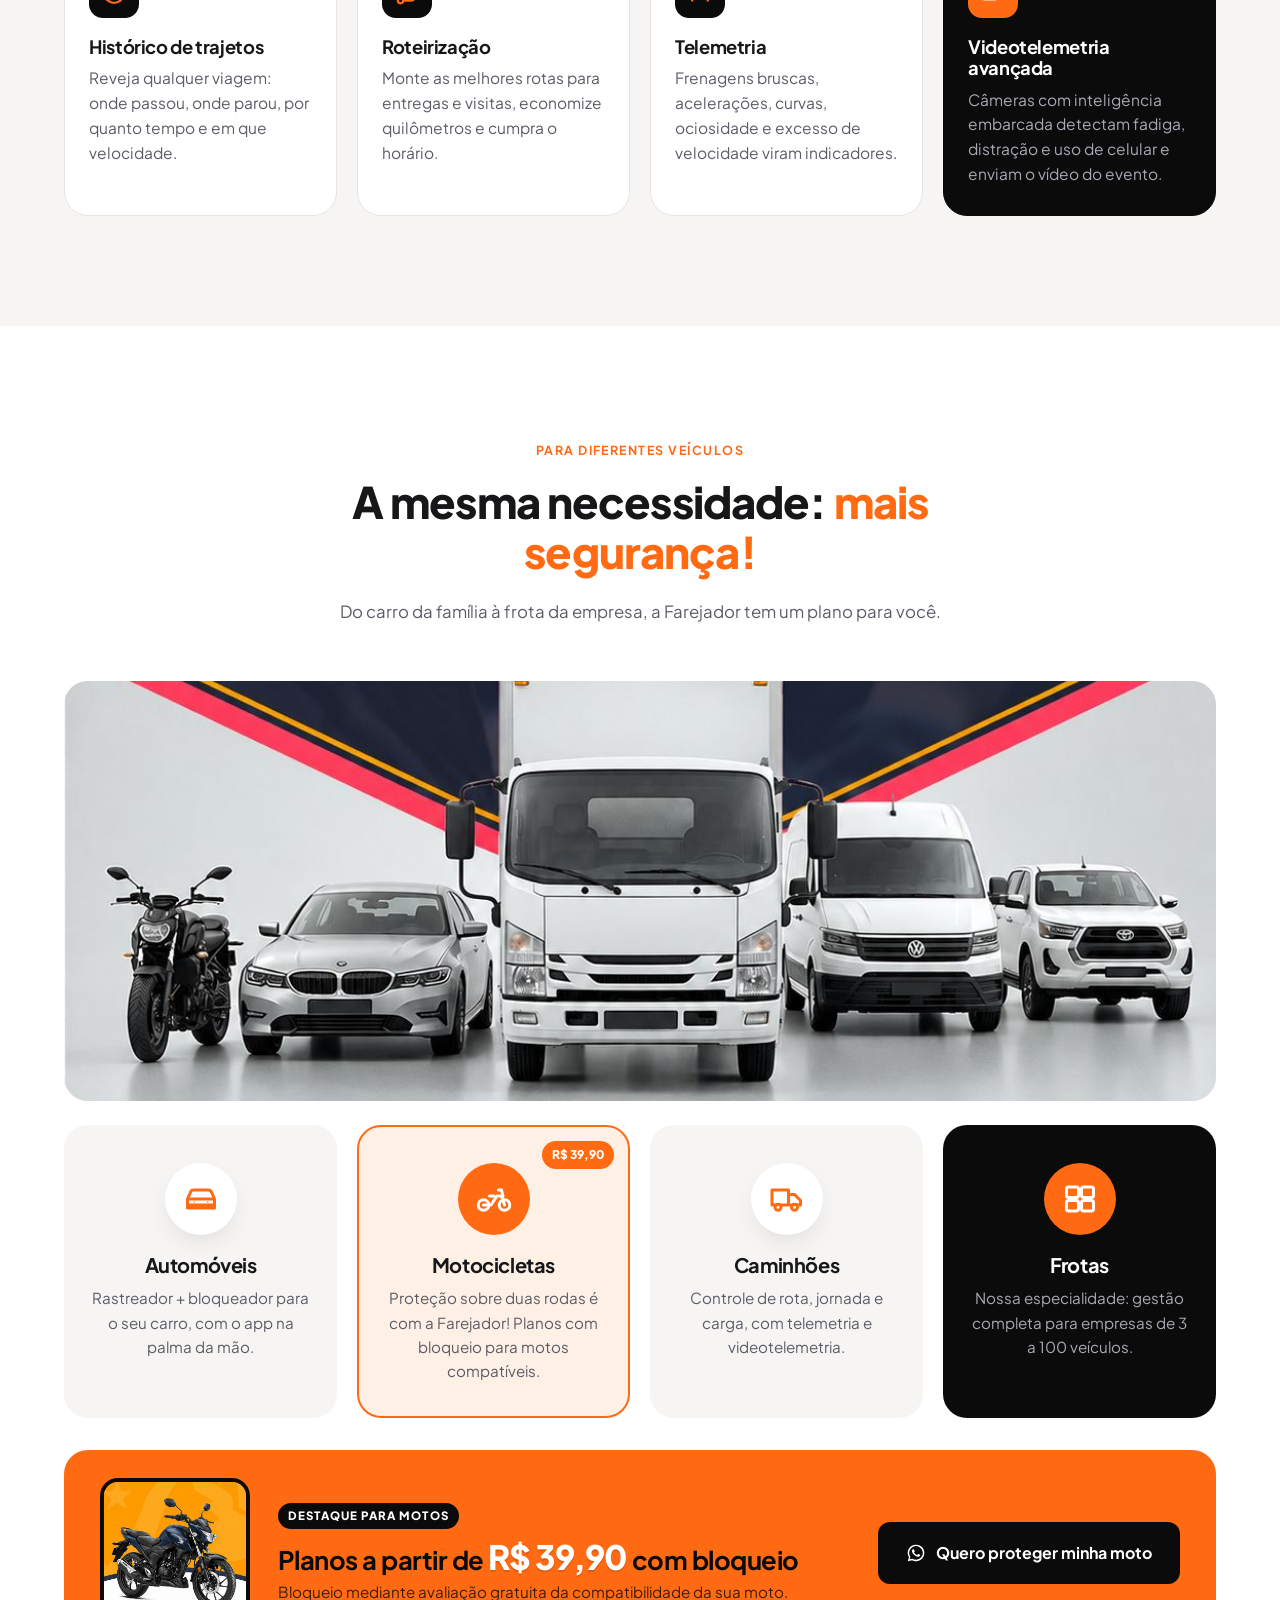
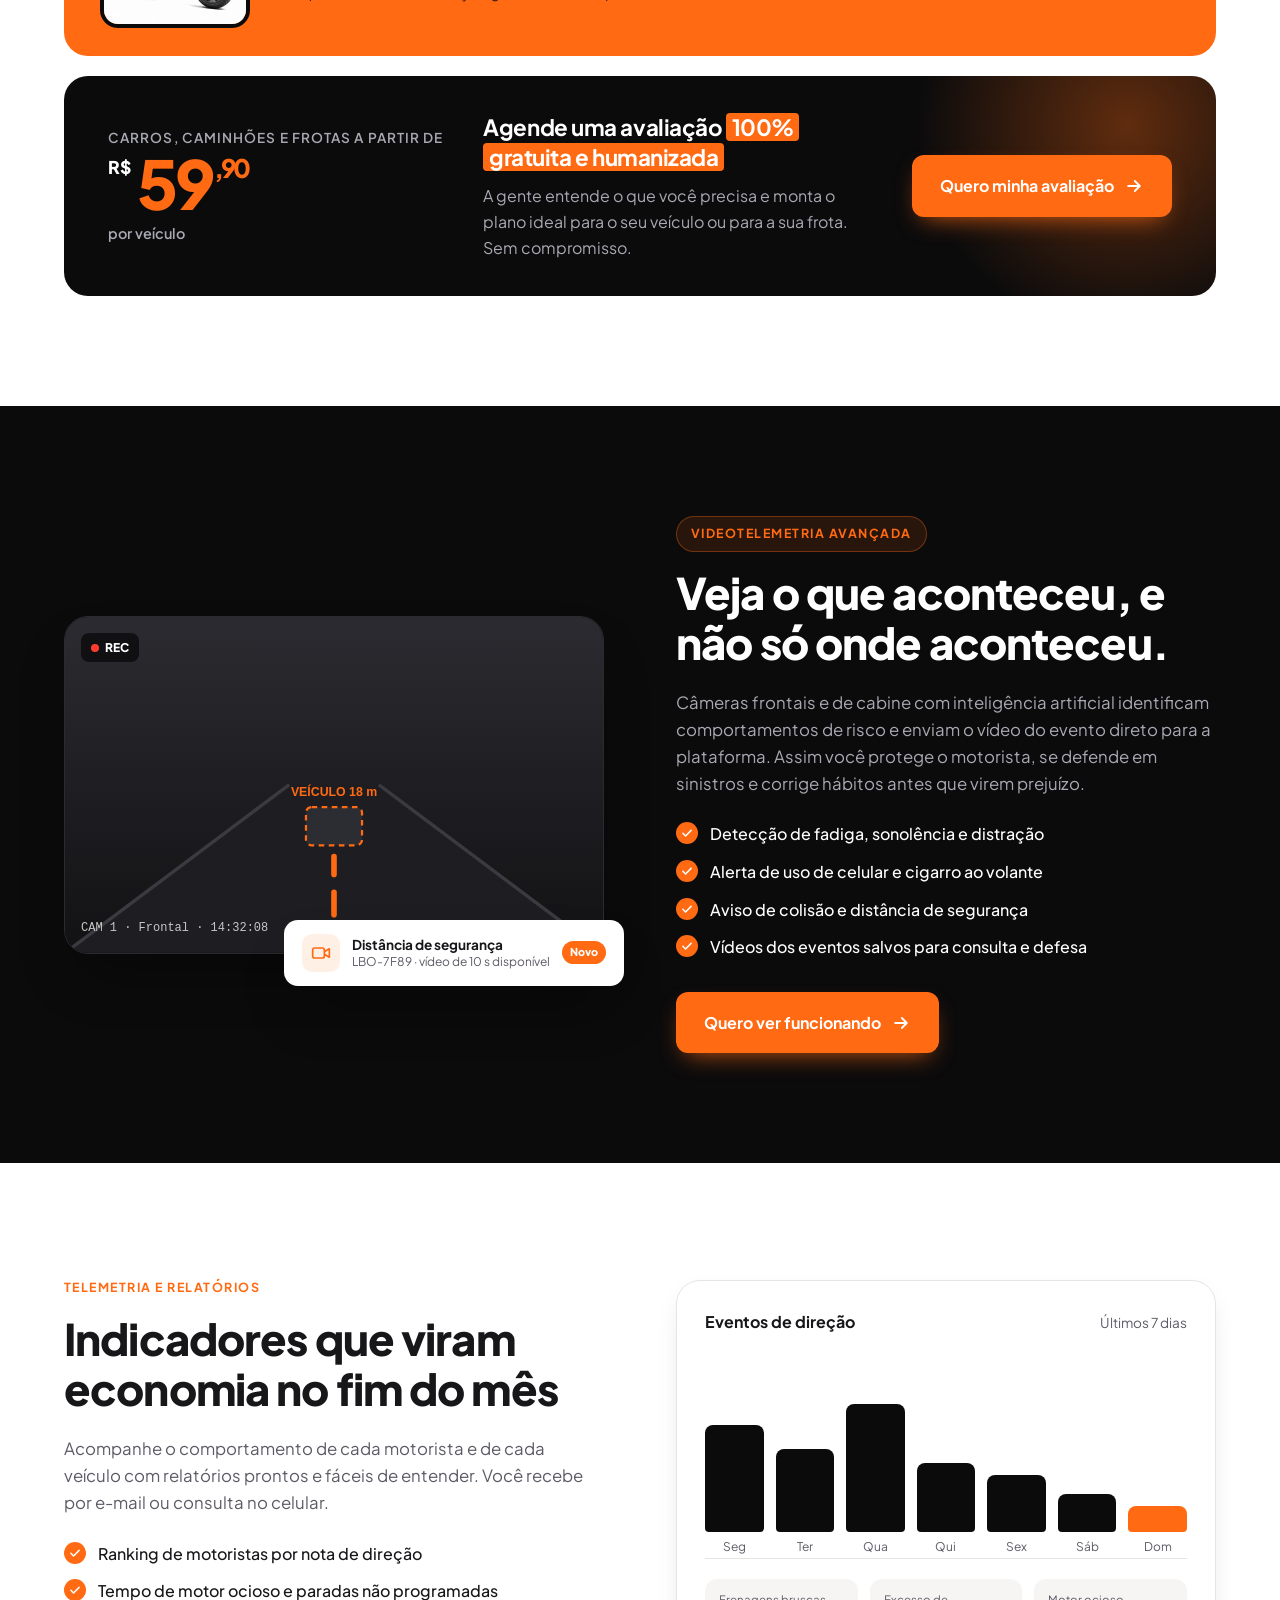
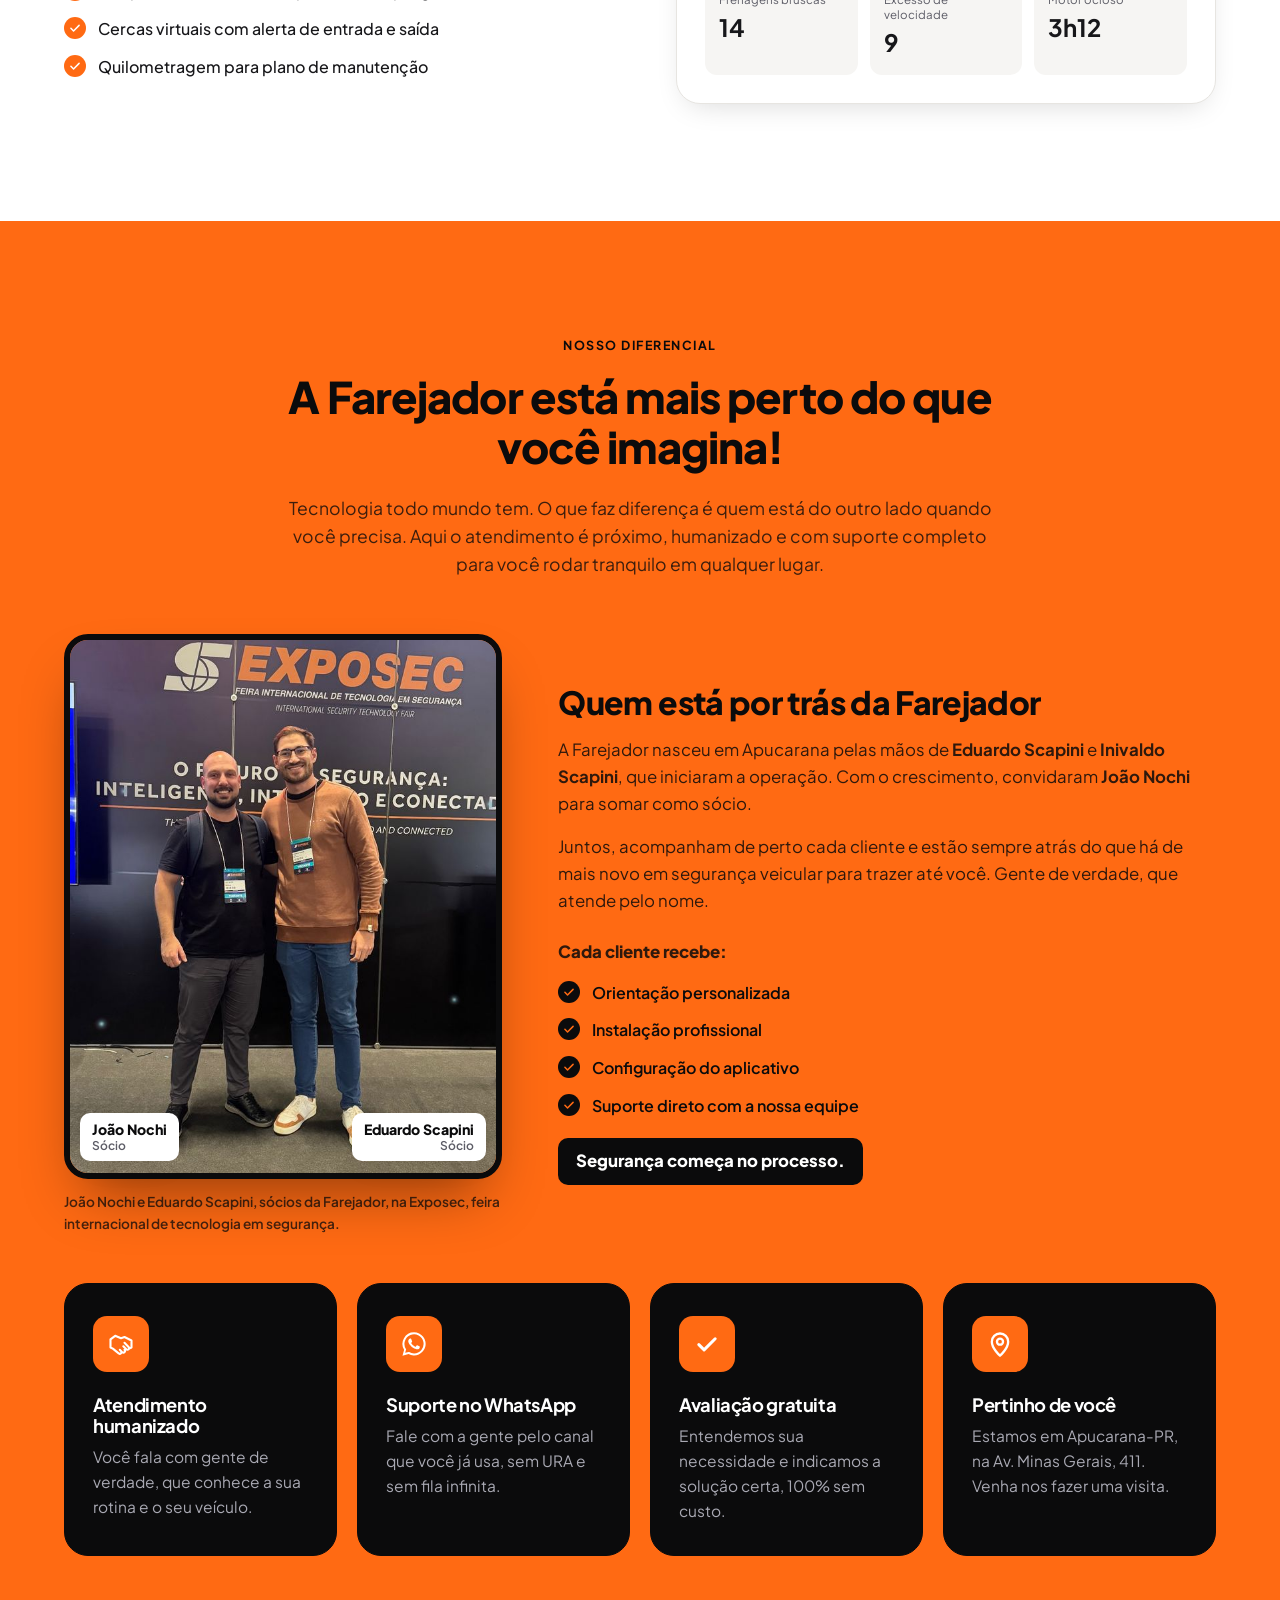
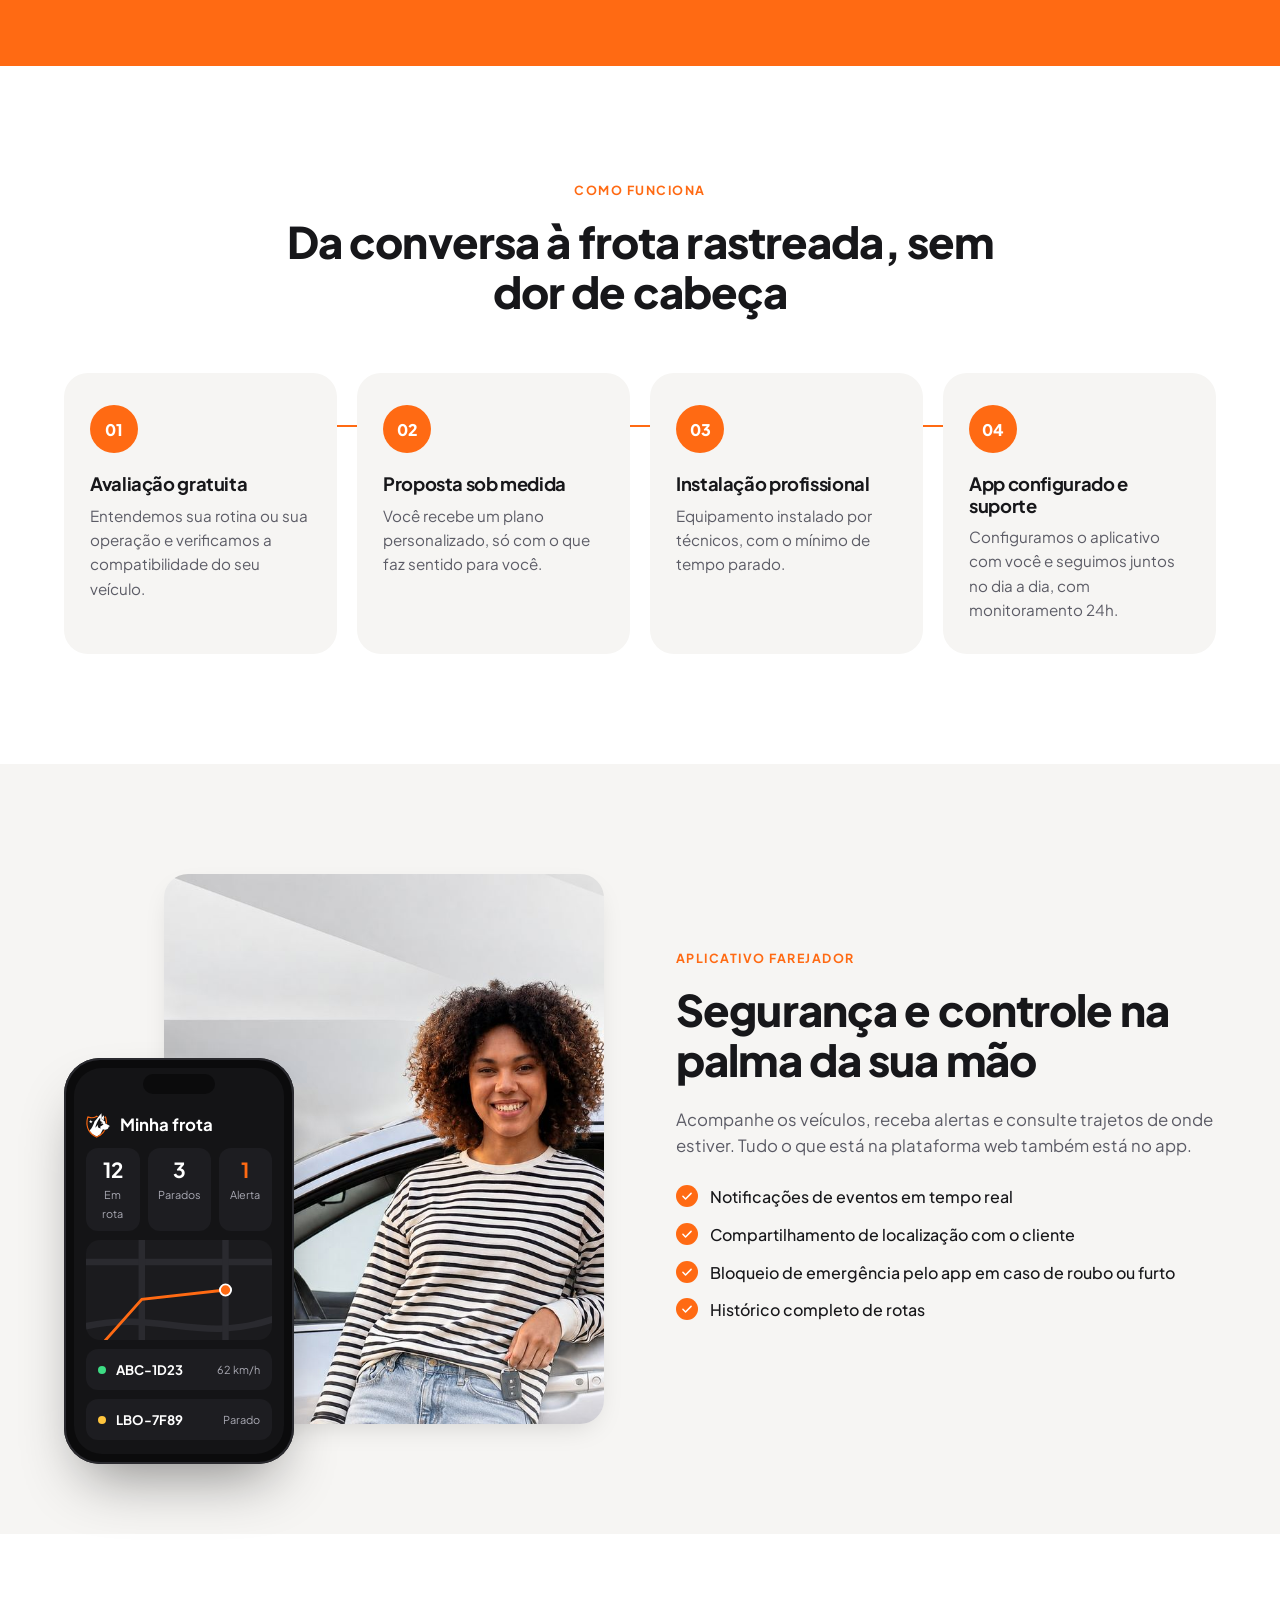
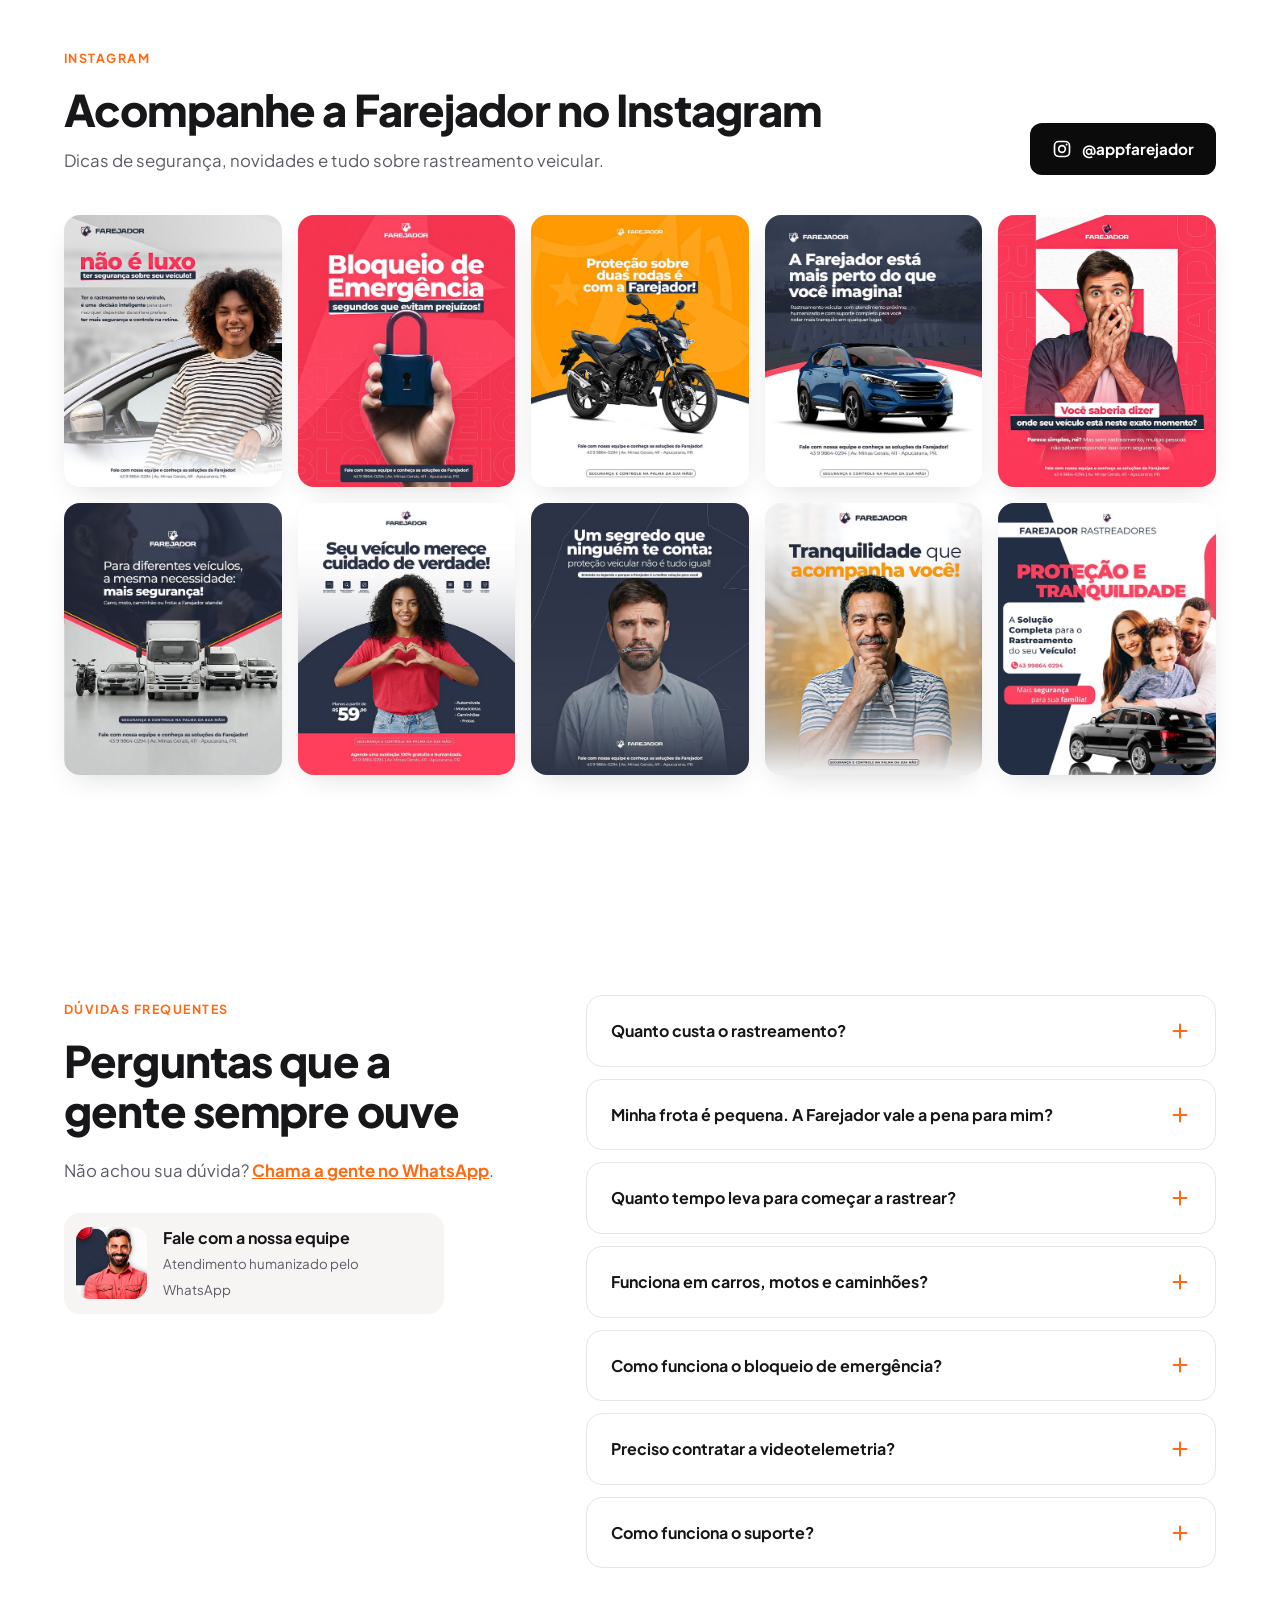
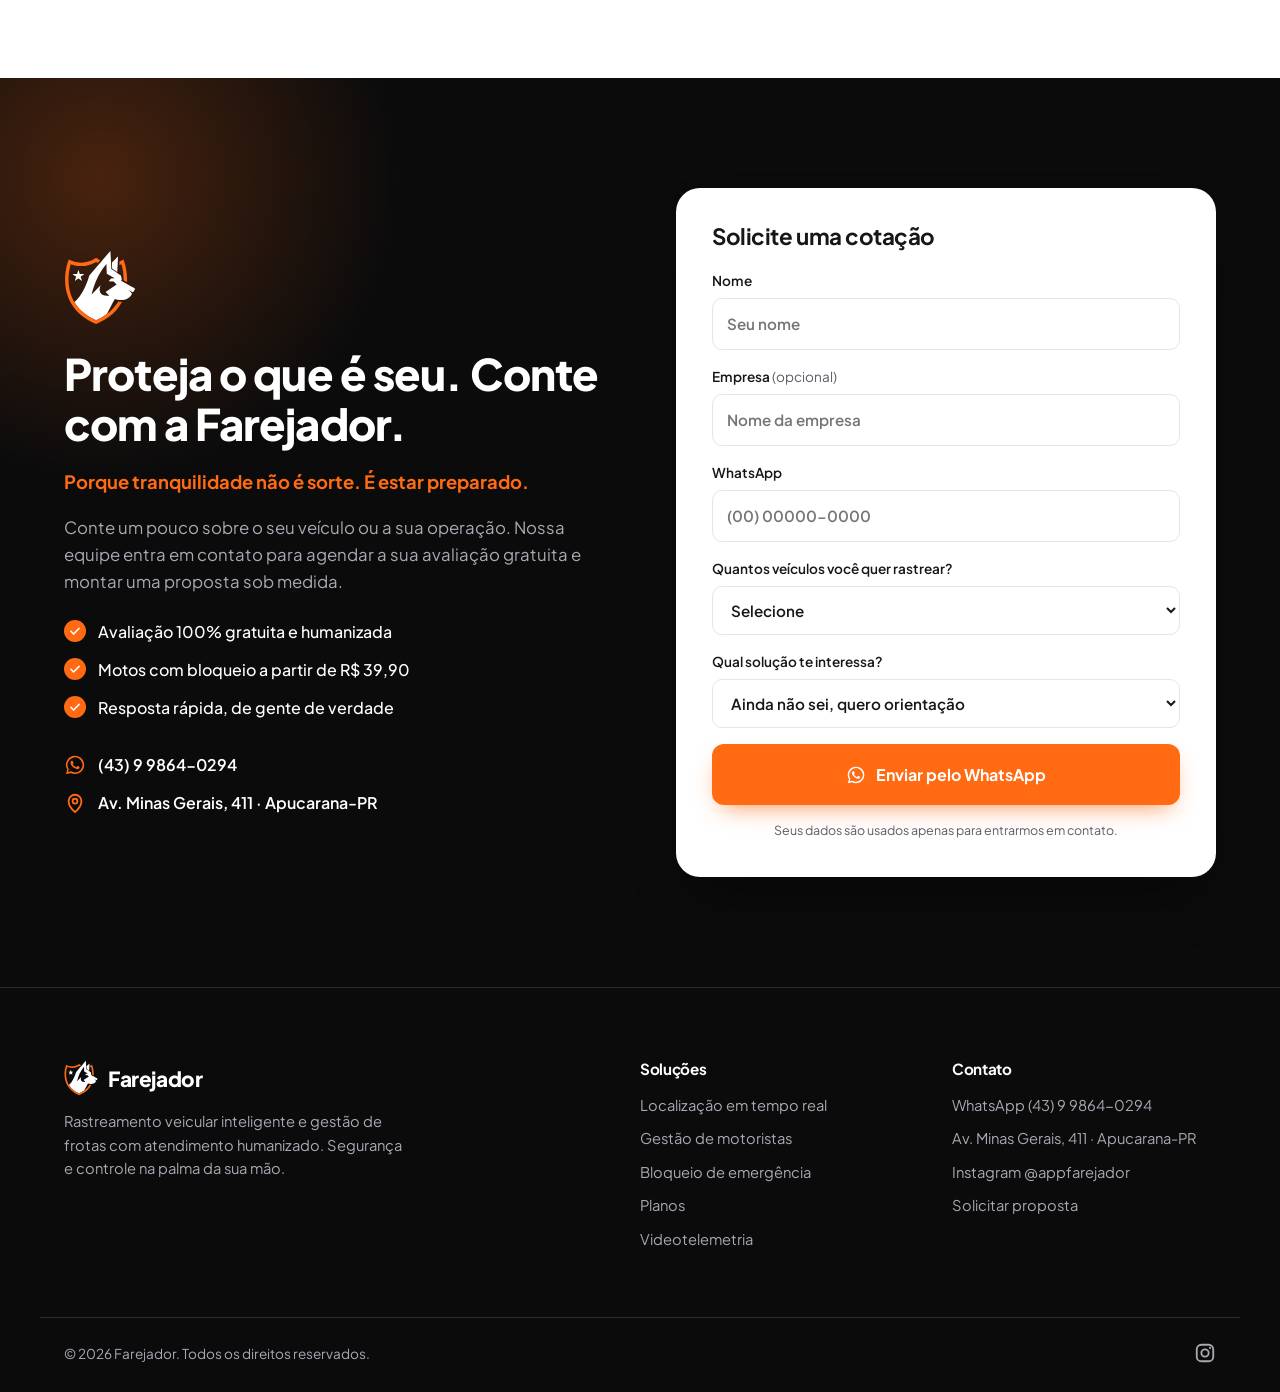
==== commit 2780811c: "Usa apenas 'Sócio' na etiqueta do Eduardo Co-Authored-By: Claude Opus 5.5 <noreply@anthropic.com> Cl" ====
--- a/index.html
+++ b/index.html
@@ -353,11 +353,11 @@
         <div class="team">
           <figure class="team__photo">
             <div class="team__frame">
-              <img src="assets/img/fotos/equipe-exposec.jpg" alt="João Nochi, sócio, e Eduardo Scapini, sócio-fundador da Farejador, na Exposec" width="640" height="800" loading="lazy">
+              <img src="assets/img/fotos/equipe-exposec.jpg" alt="João Nochi e Eduardo Scapini, sócios da Farejador, na Exposec" width="640" height="800" loading="lazy">
               <span class="team__name team__name--left"><b>João Nochi</b>Sócio</span>
-              <span class="team__name team__name--right"><b>Eduardo Scapini</b>Sócio-fundador</span>
+              <span class="team__name team__name--right"><b>Eduardo Scapini</b>Sócio</span>
             </div>
-            <figcaption>João Nochi, sócio, e Eduardo Scapini, sócio-fundador da Farejador, na Exposec, feira internacional de tecnologia em segurança.</figcaption>
+            <figcaption>João Nochi e Eduardo Scapini, sócios da Farejador, na Exposec, feira internacional de tecnologia em segurança.</figcaption>
           </figure>
           <div class="team__text">
             <h3>Quem está por trás da Farejador</h3>
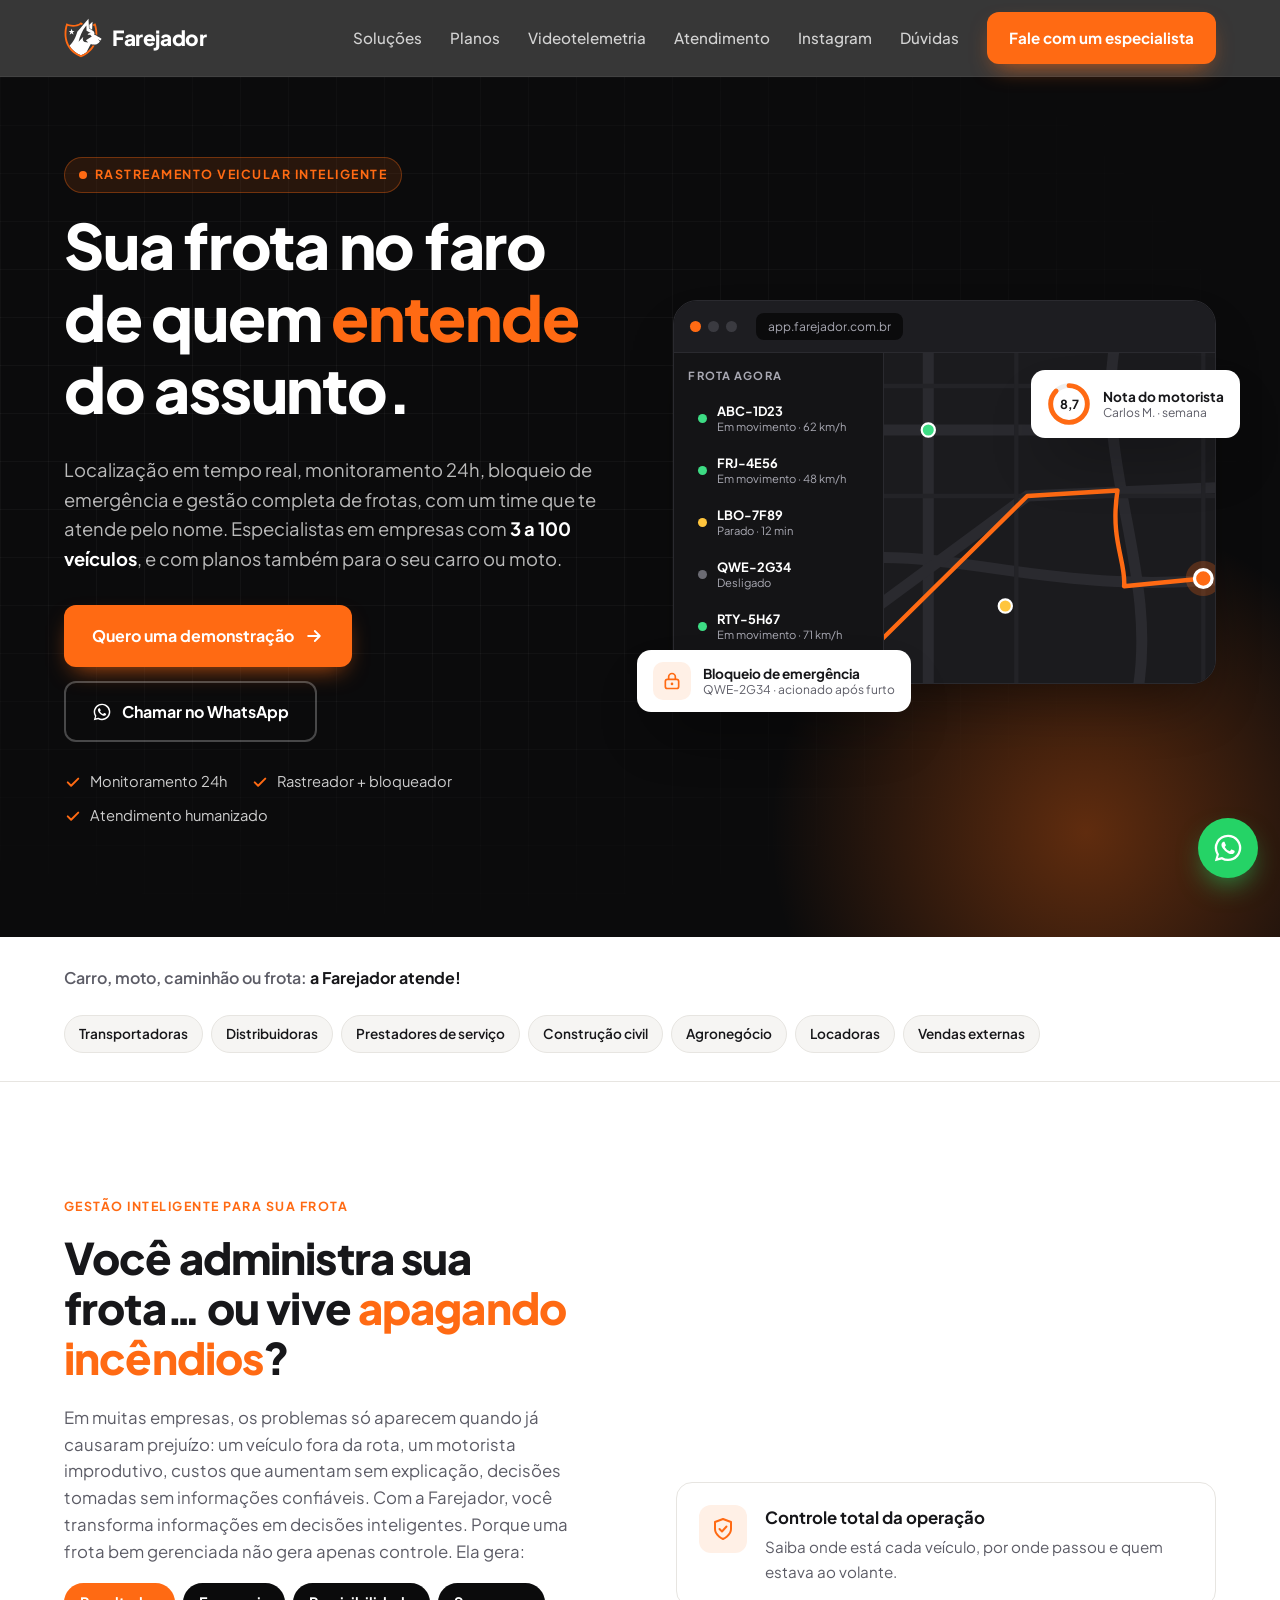
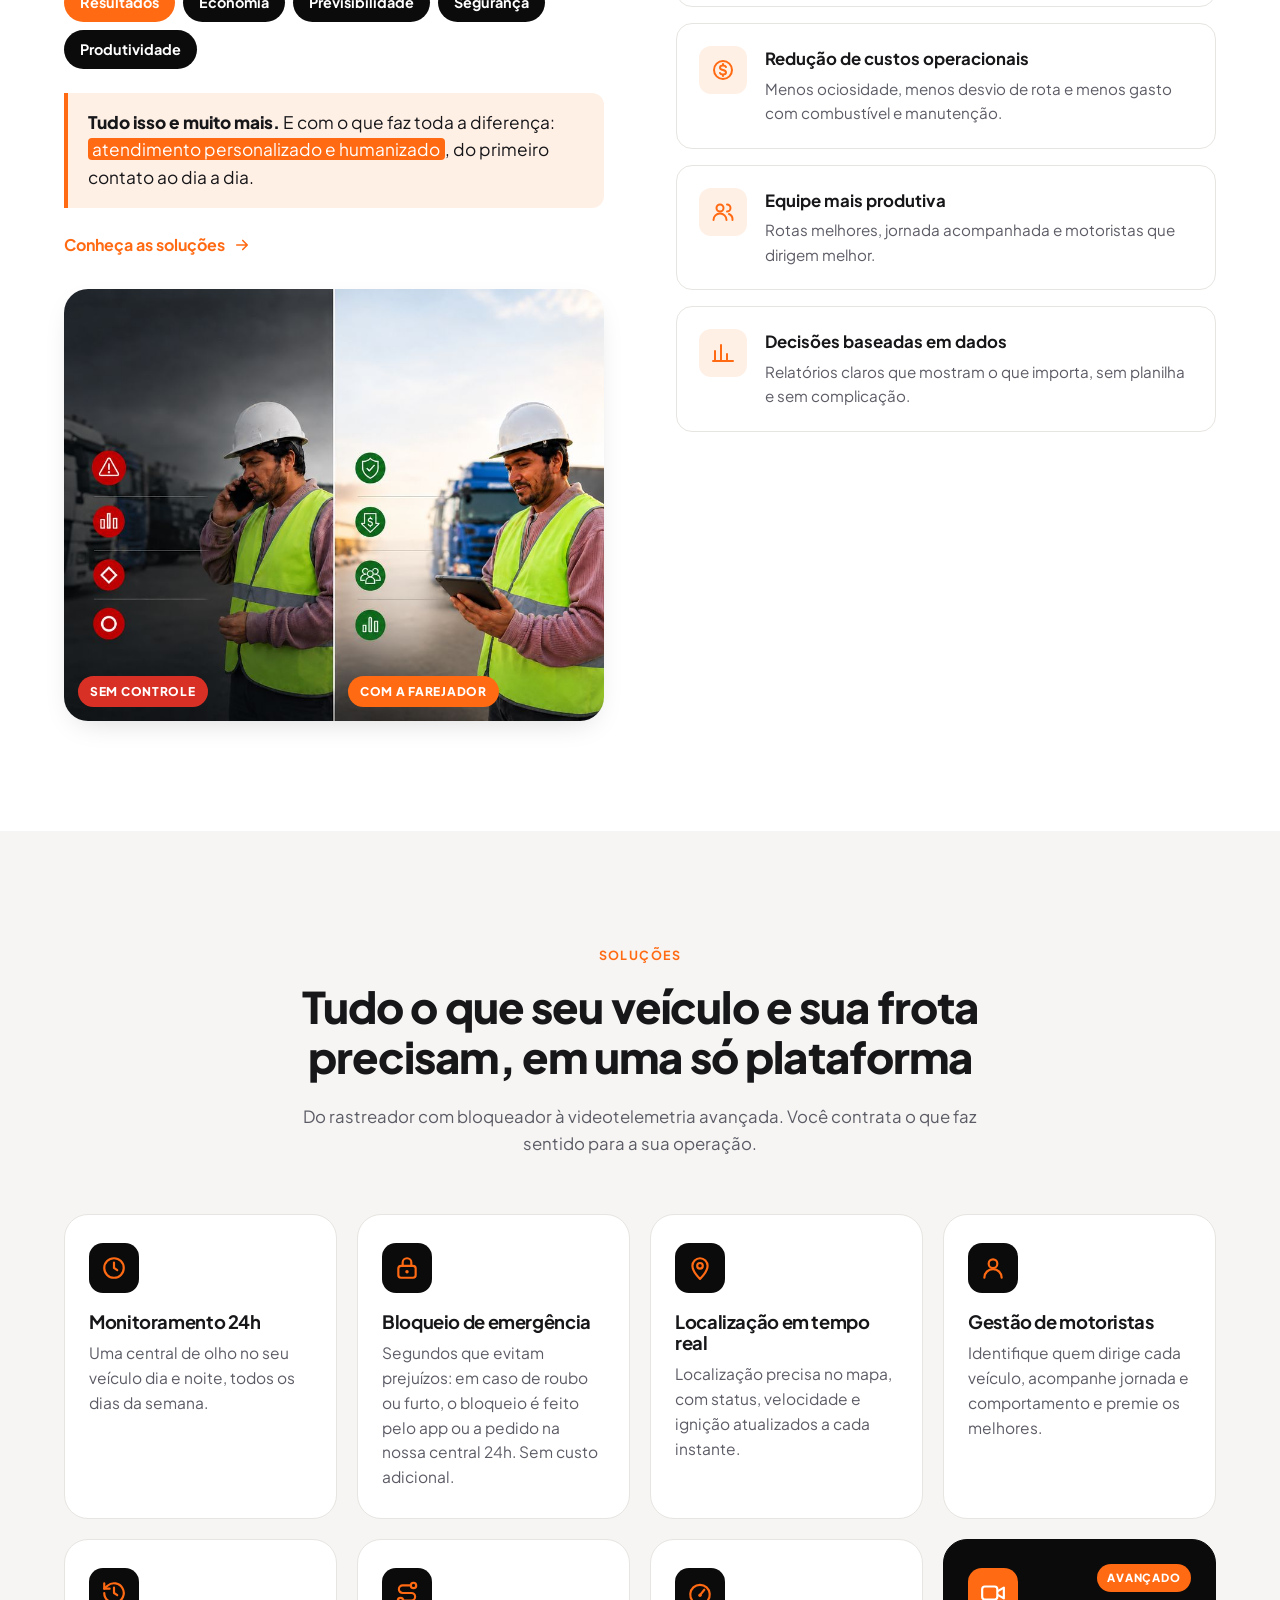
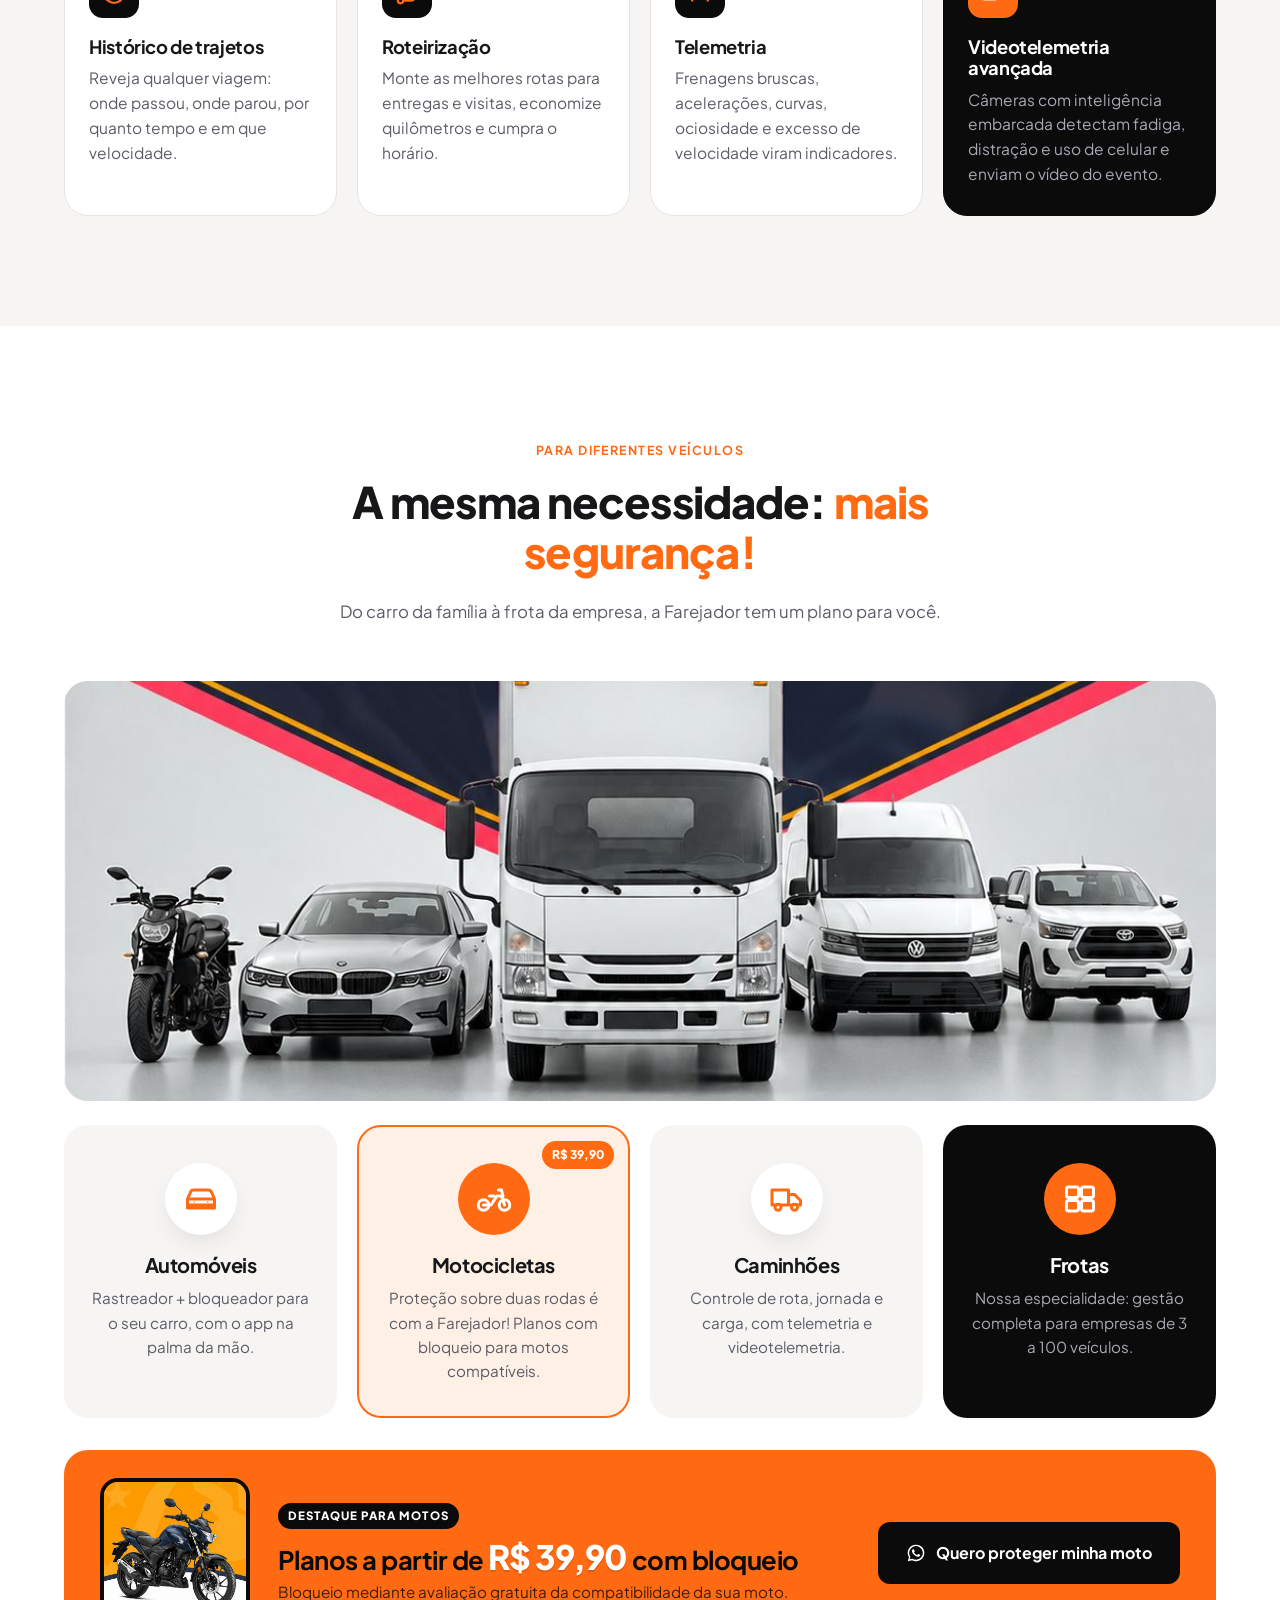
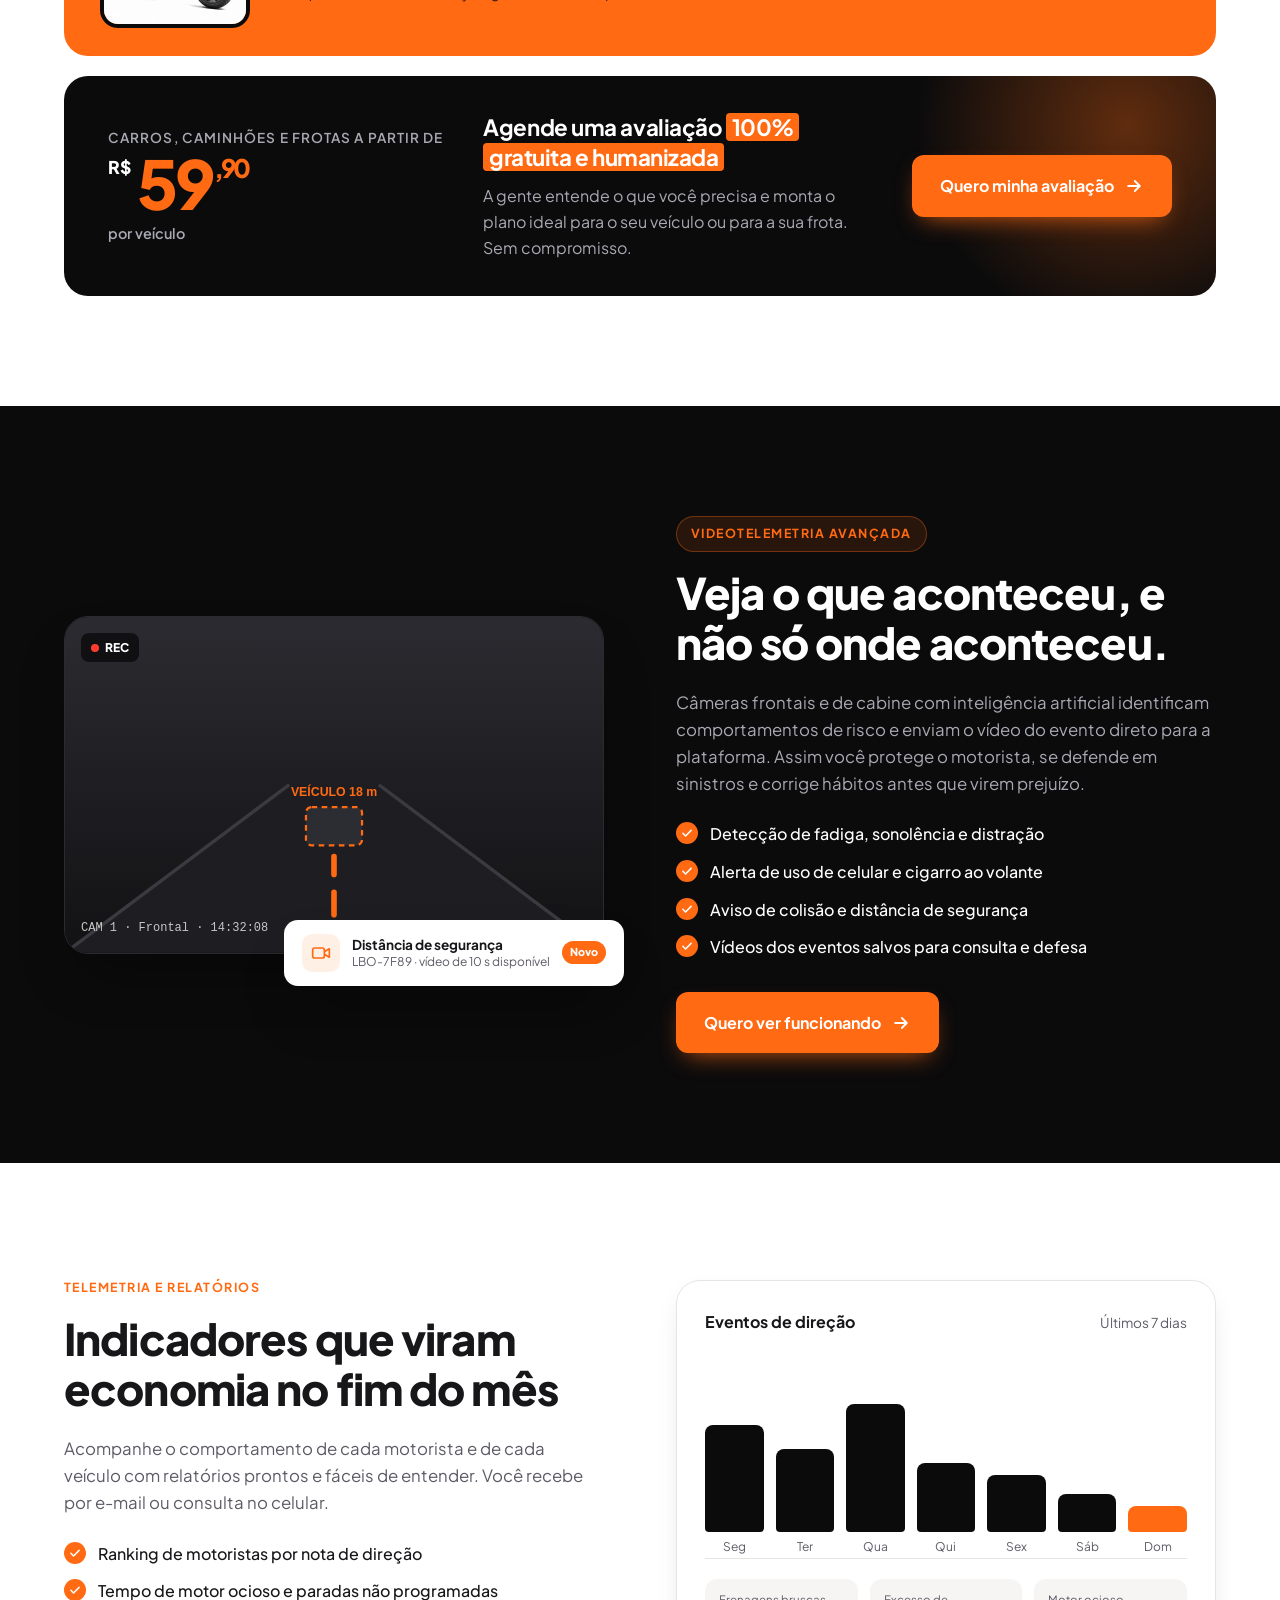
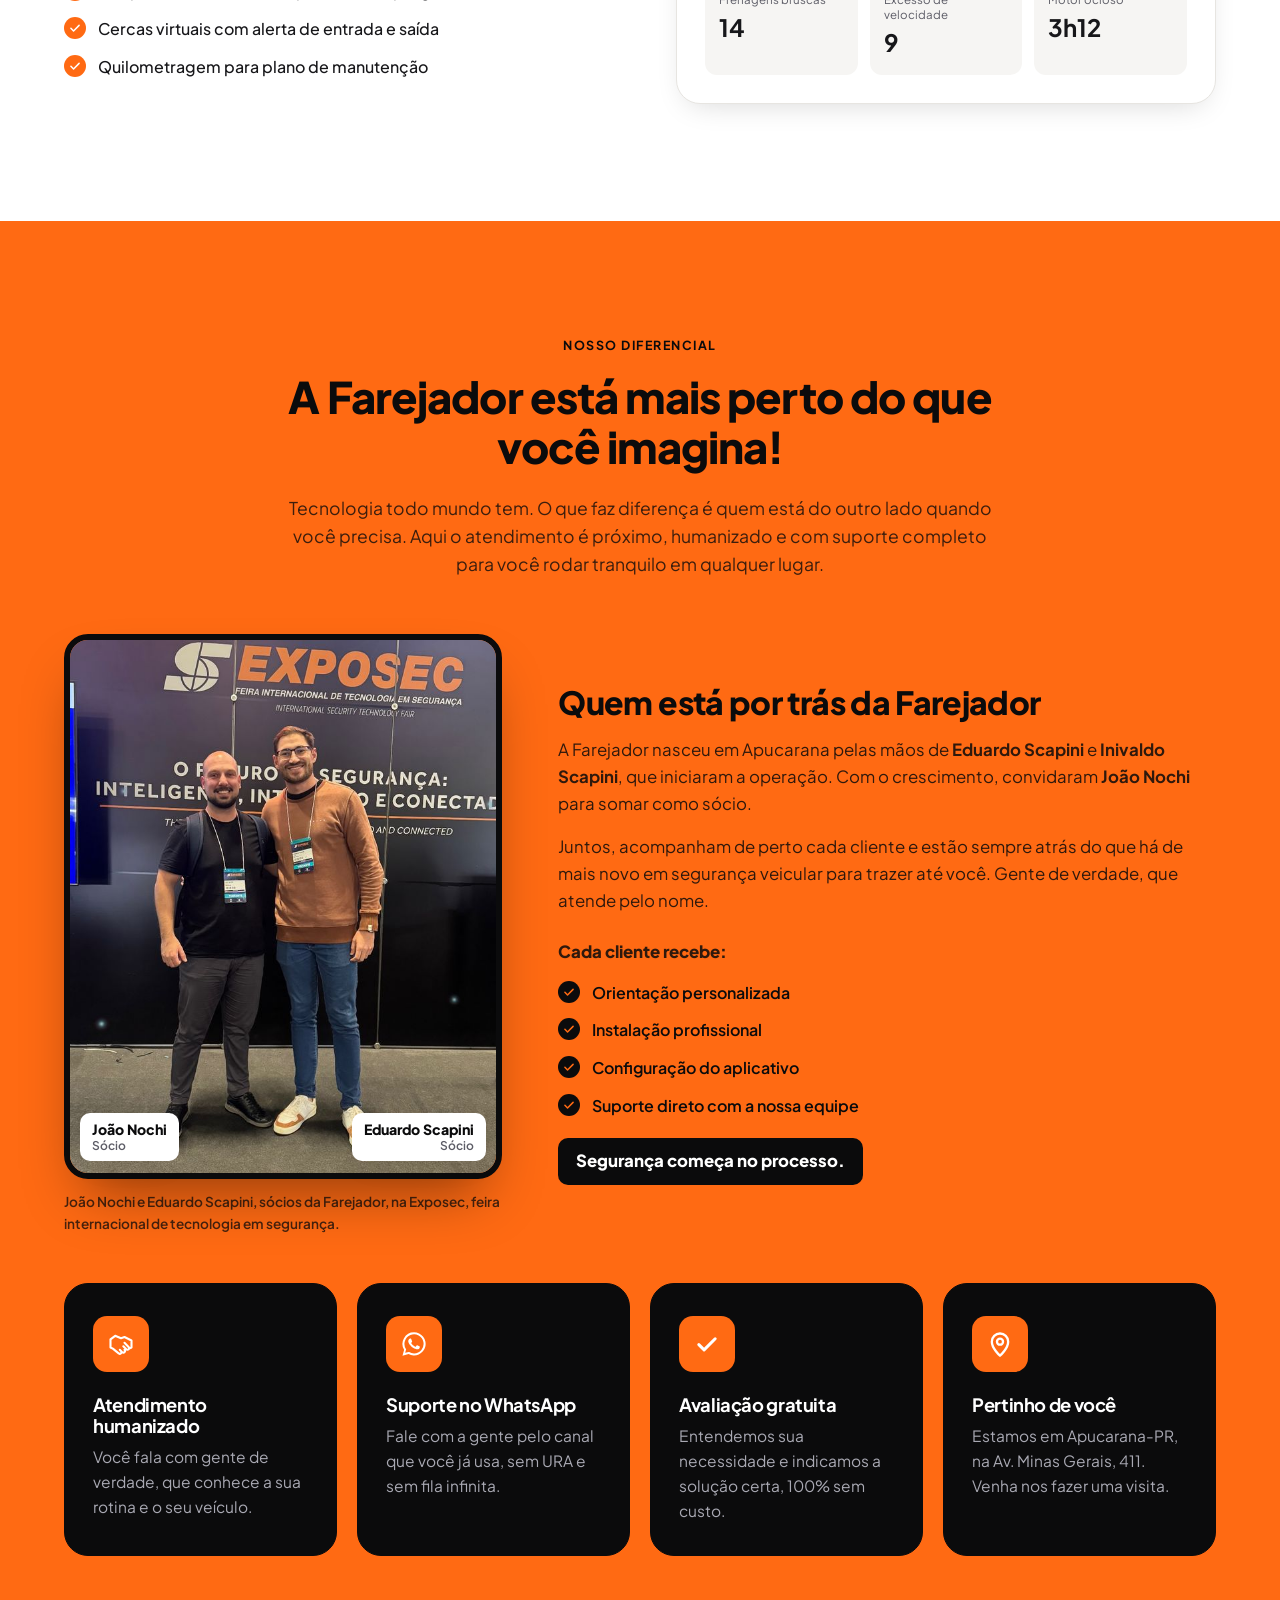
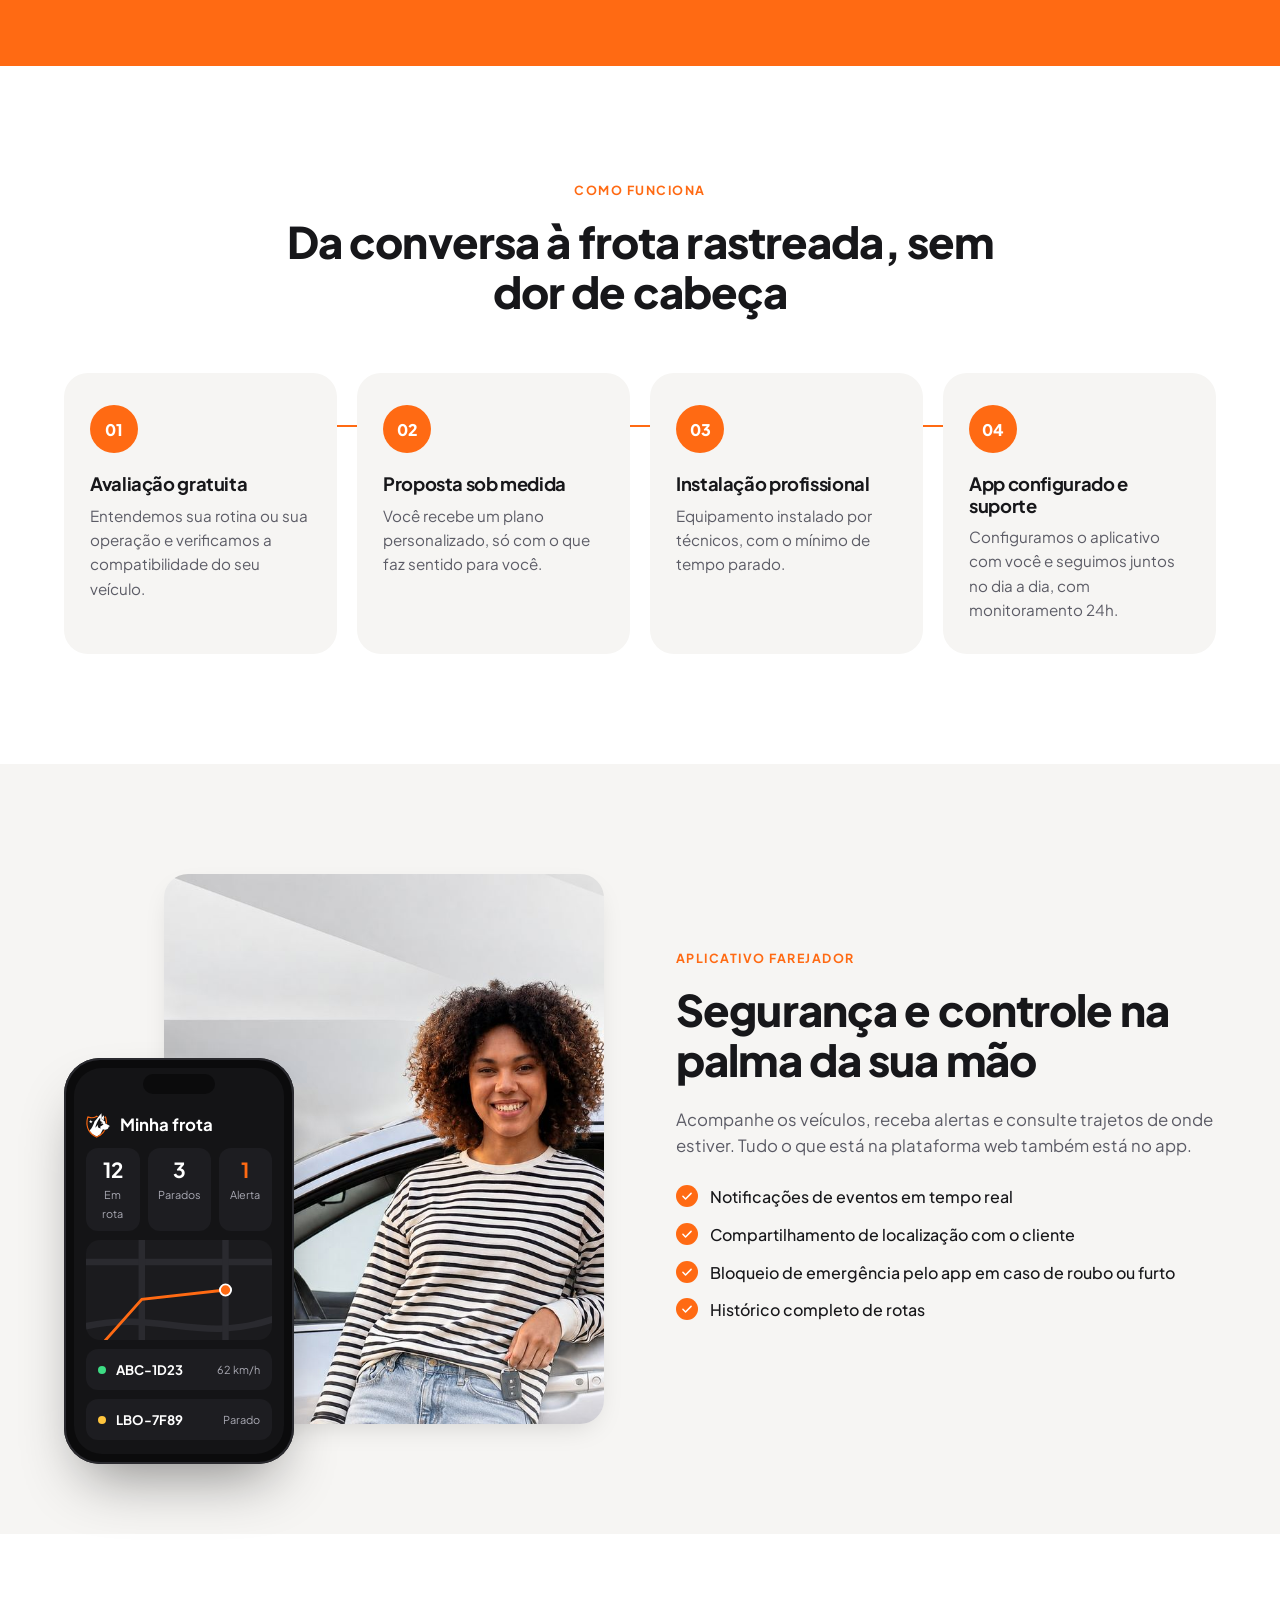
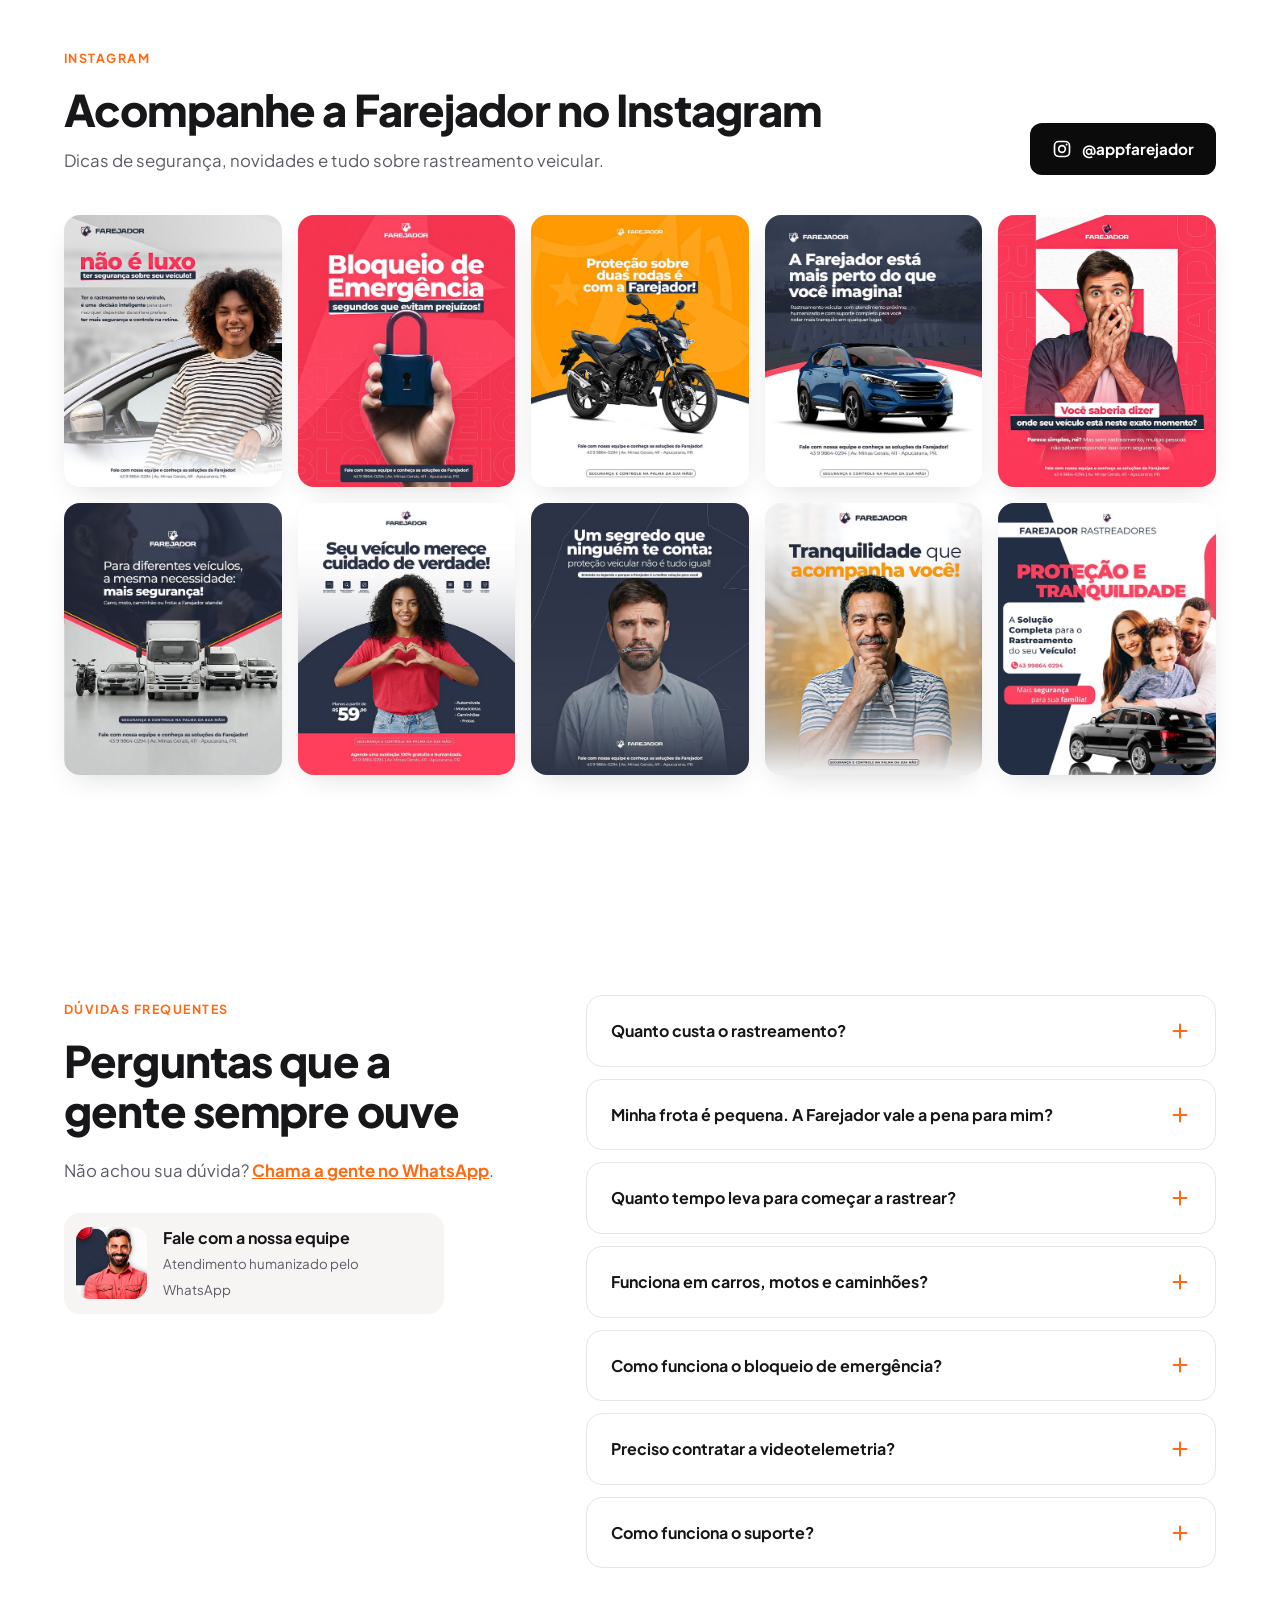
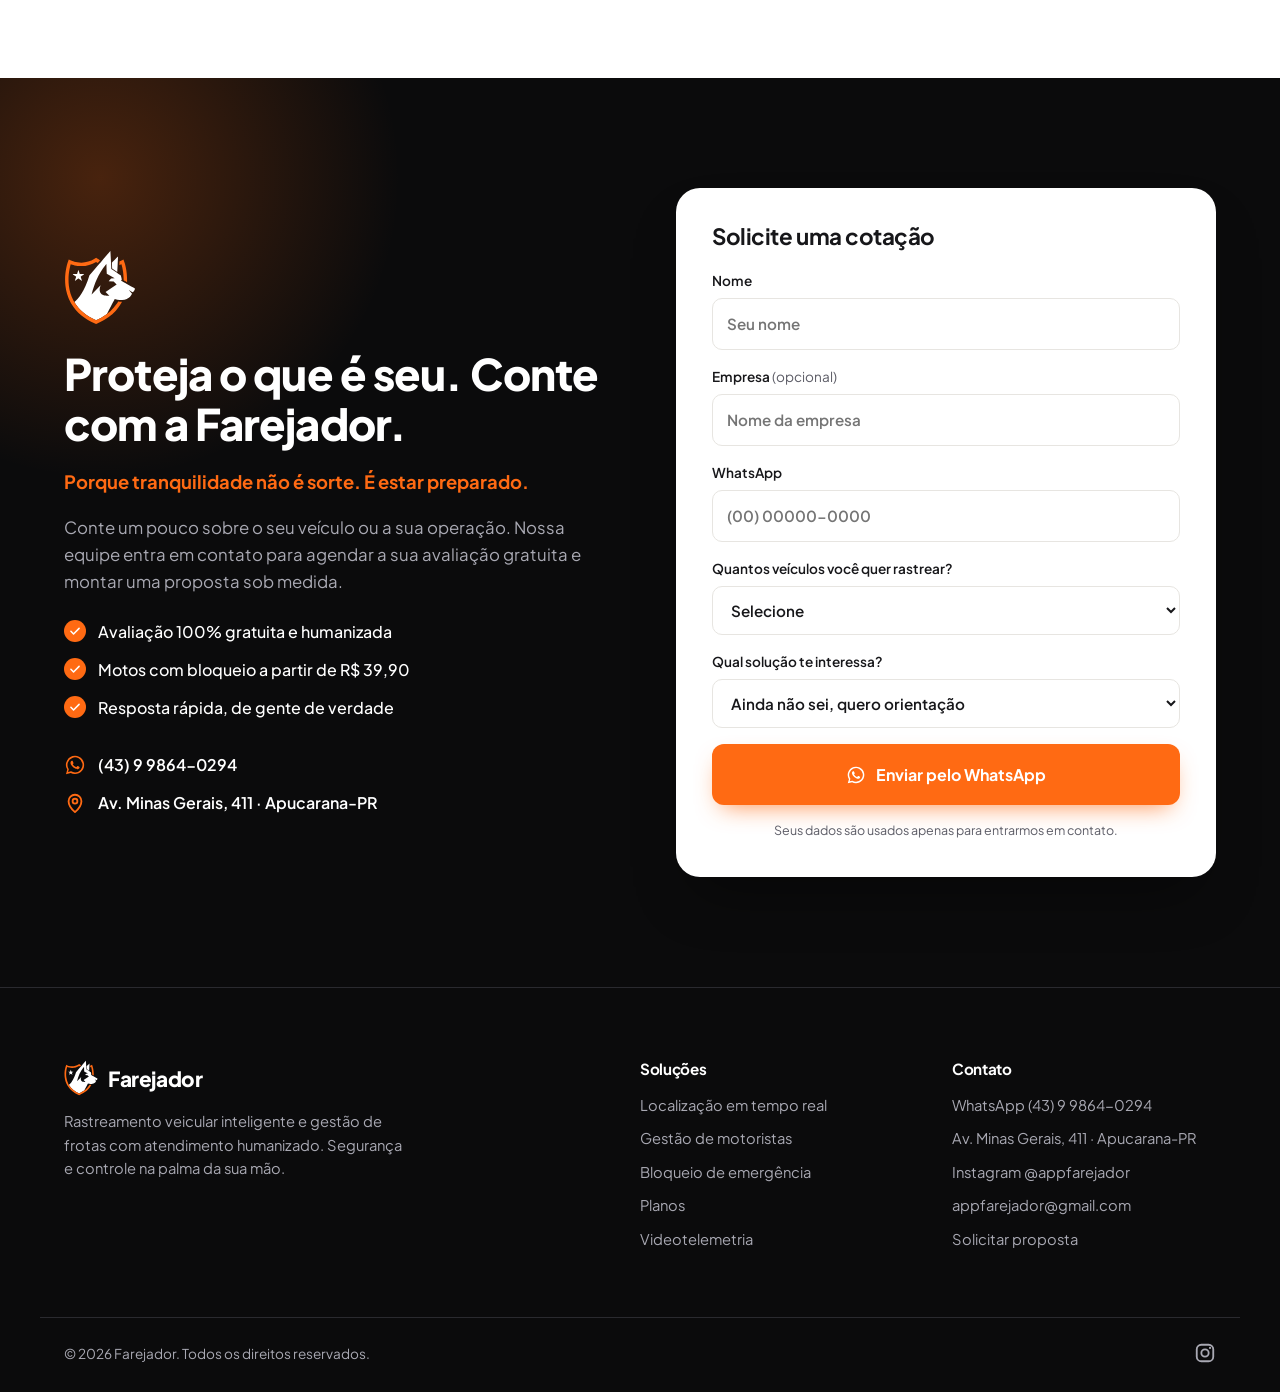
==== commit e7fb41b9: "Configura domínio e envio do formulário por e-mail - Pedidos do formulário enviados para appfarejado" ====
--- a/index.html
+++ b/index.html
@@ -9,6 +9,13 @@
   <meta property="og:title" content="Farejador | Rastreamento veicular inteligente">
   <meta property="og:description" content="Segurança e controle na palma da sua mão. Rastreamento veicular com atendimento humanizado.">
   <meta property="og:type" content="website">
+  <meta property="og:url" content="https://farejadorapo.com.br/">
+  <meta property="og:image" content="https://farejadorapo.com.br/assets/img/og-farejador.jpg">
+  <meta property="og:image:width" content="1200">
+  <meta property="og:image:height" content="630">
+  <meta property="og:locale" content="pt_BR">
+  <meta name="twitter:card" content="summary_large_image">
+  <link rel="canonical" href="https://farejadorapo.com.br/">
   <link rel="icon" type="image/svg+xml" href="assets/img/farejador-simbolo.svg">
   <link rel="preconnect" href="https://fonts.googleapis.com">
   <link rel="preconnect" href="https://fonts.gstatic.com" crossorigin>
@@ -580,6 +587,7 @@
         </div>
         <form class="form" id="lead-form" novalidate>
           <h3>Solicite uma cotação</h3>
+          <input type="text" name="_honey" class="form__hp" tabindex="-1" autocomplete="off" aria-hidden="true">
           <label>Nome<input name="nome" type="text" autocomplete="name" required placeholder="Seu nome"></label>
           <label><span>Empresa <span class="opt">(opcional)</span></span><input name="empresa" type="text" autocomplete="organization" placeholder="Nome da empresa"></label>
           <label>WhatsApp<input name="whatsapp" type="tel" autocomplete="tel" required placeholder="(00) 00000-0000"></label>
@@ -632,6 +640,7 @@
         <a href="#" class="js-whats">WhatsApp (43) 9 9864-0294</a>
         <a href="https://www.google.com/maps/search/?api=1&amp;query=Av.+Minas+Gerais,+411,+Apucarana+-+PR" target="_blank" rel="noopener">Av. Minas Gerais, 411 · Apucarana-PR</a>
         <a href="https://www.instagram.com/appfarejador/" target="_blank" rel="noopener">Instagram @appfarejador</a>
+        <a href="mailto:appfarejador@gmail.com">appfarejador@gmail.com</a>
         <a href="#contato">Solicitar proposta</a>
       </div>
     </div>
--- a/assets/css/style.css
+++ b/assets/css/style.css
@@ -559,3 +559,4 @@
 .team__name--left { left: 16px; }
 .team__name--right { right: 16px; text-align: right; }
 @media (max-width: 600px) { .team__name { bottom: 14px; font-size: .68rem; padding: 6px 10px; } .team__name b { font-size: .8rem; } }
+.form__hp { position: absolute; left: -9999px; width: 1px; height: 1px; opacity: 0; }
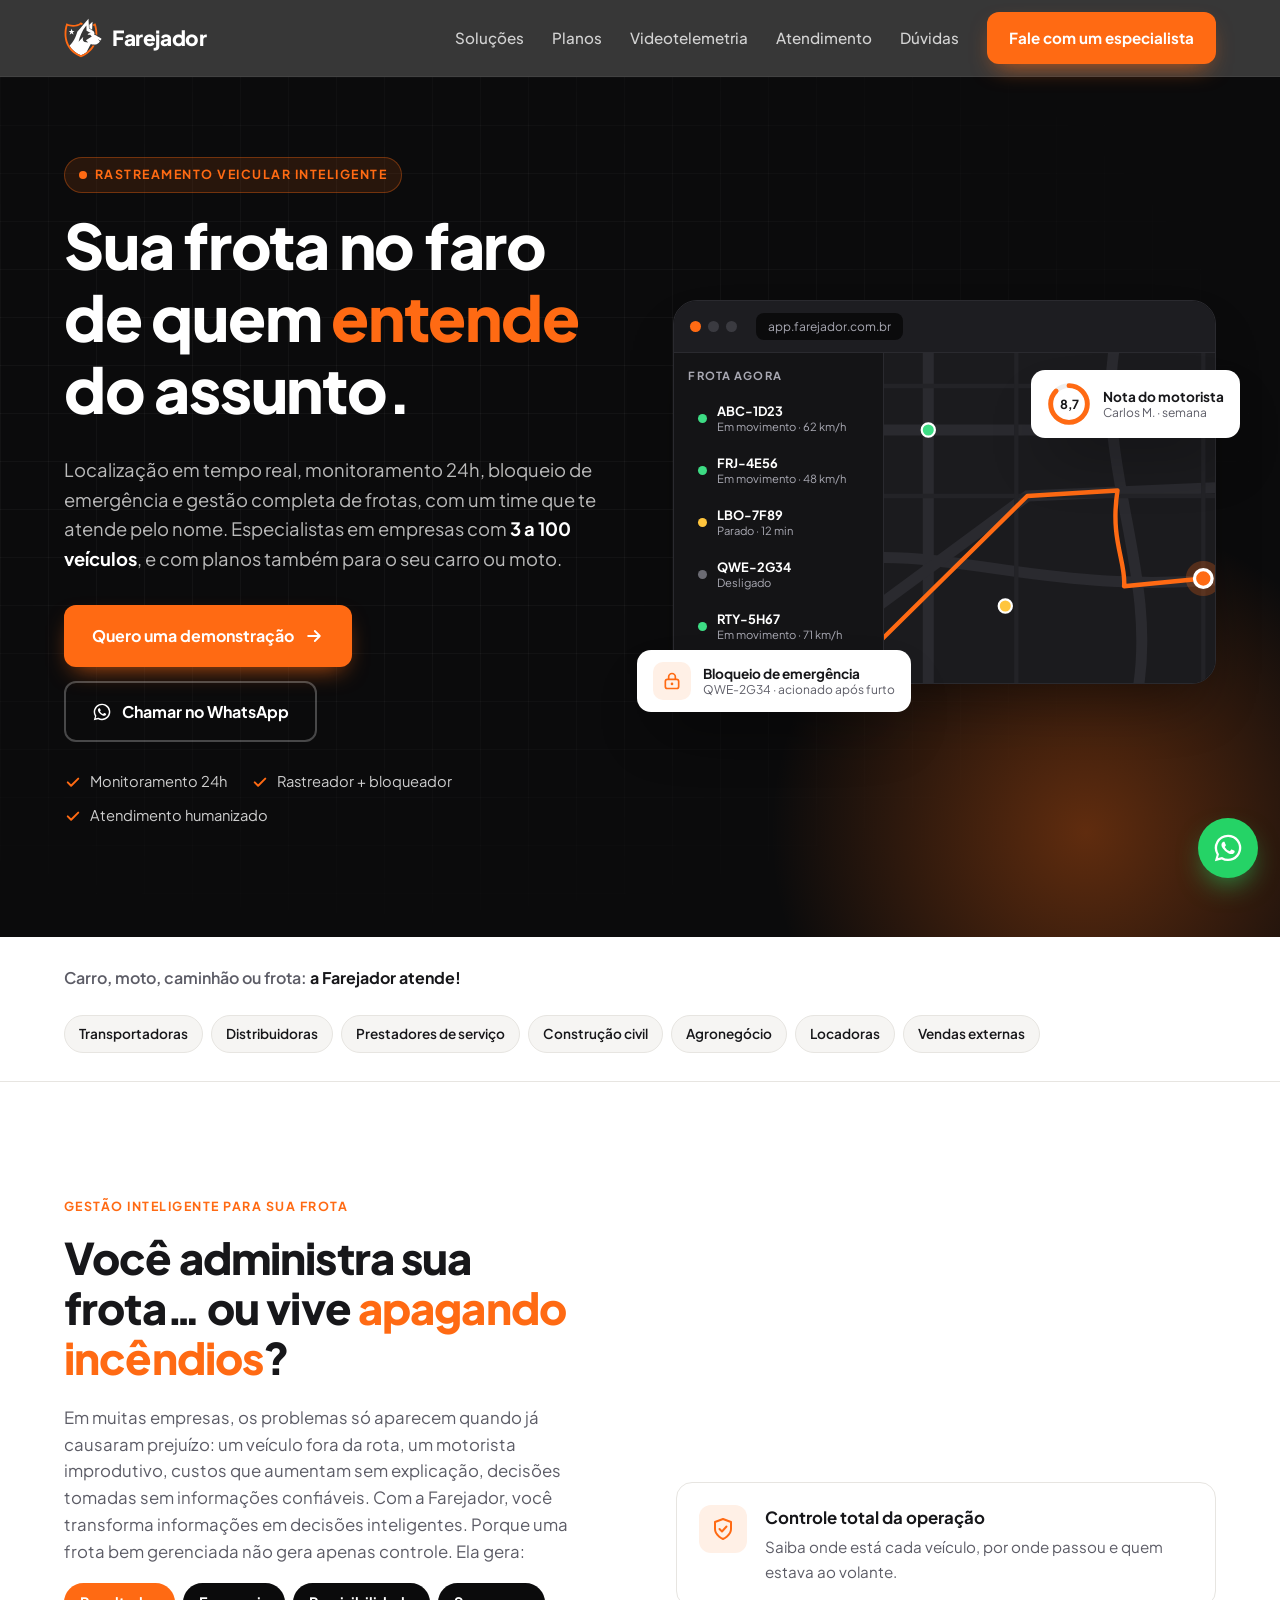
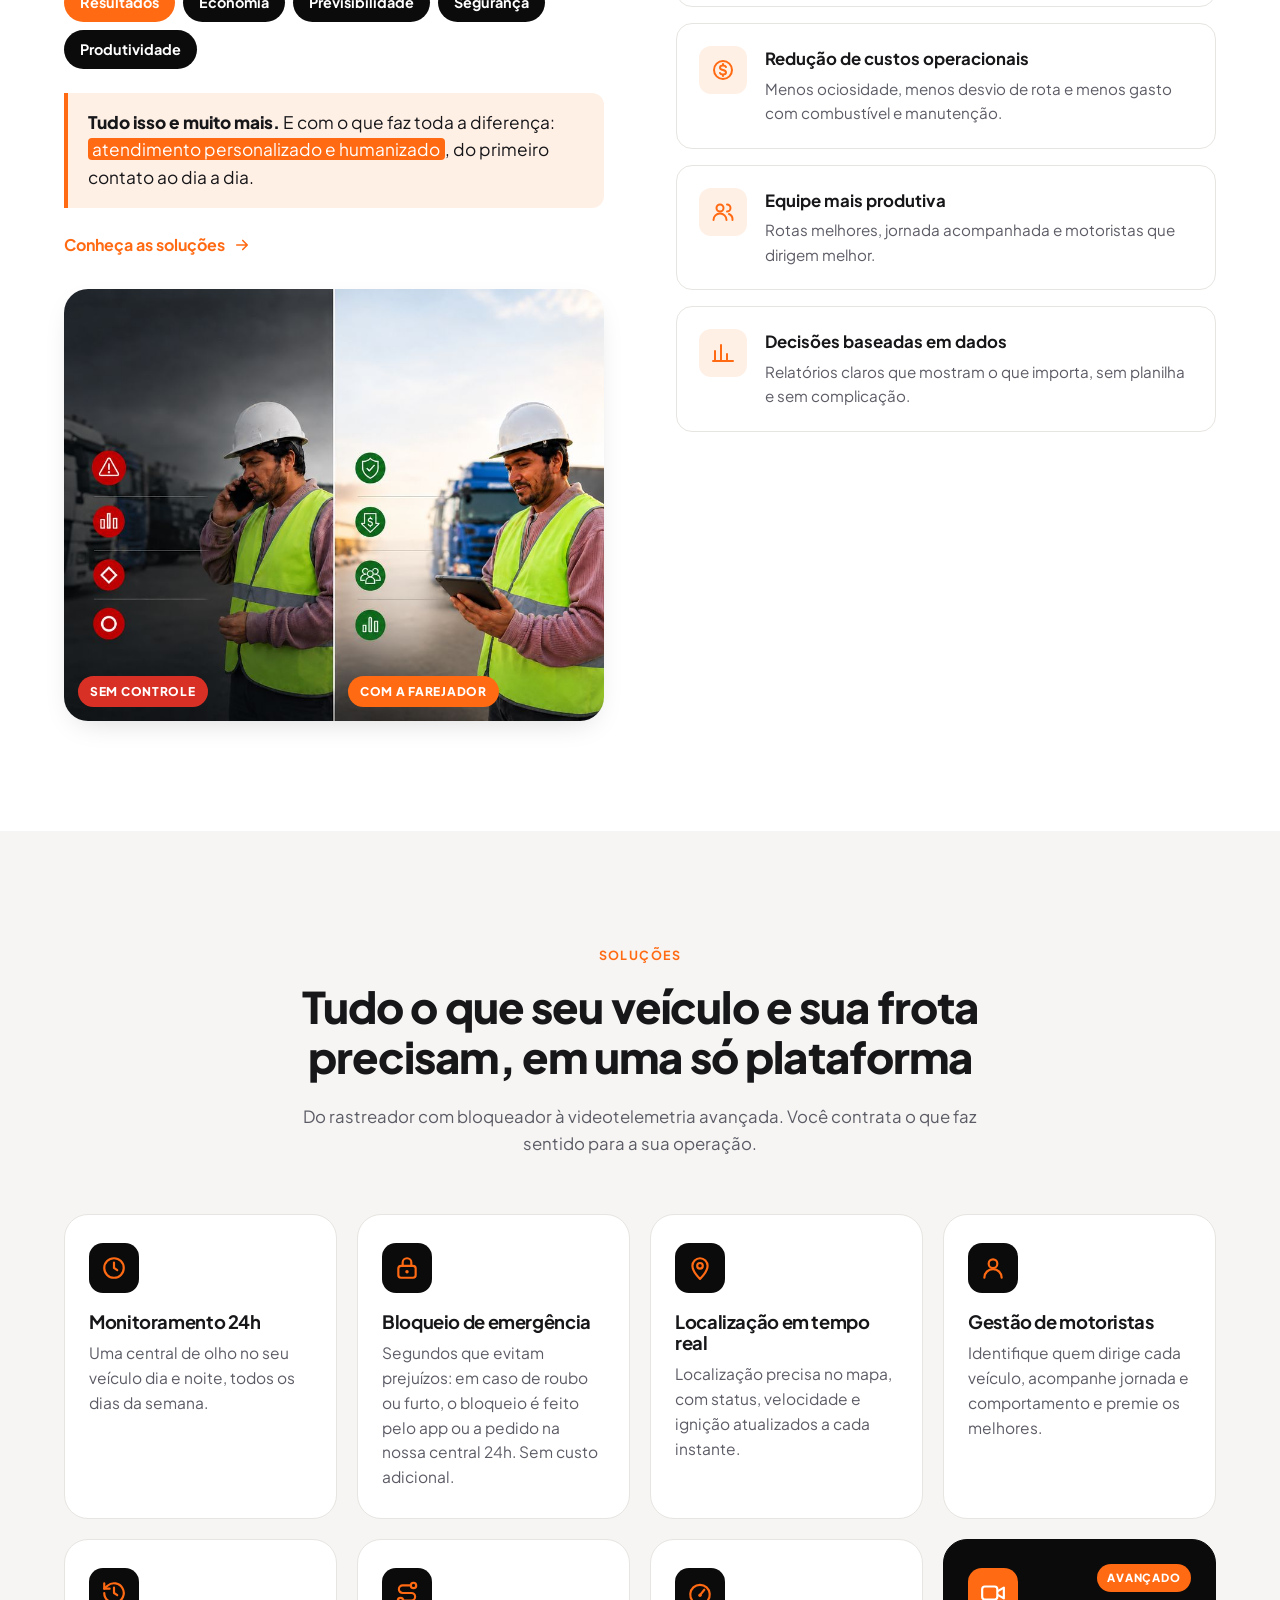
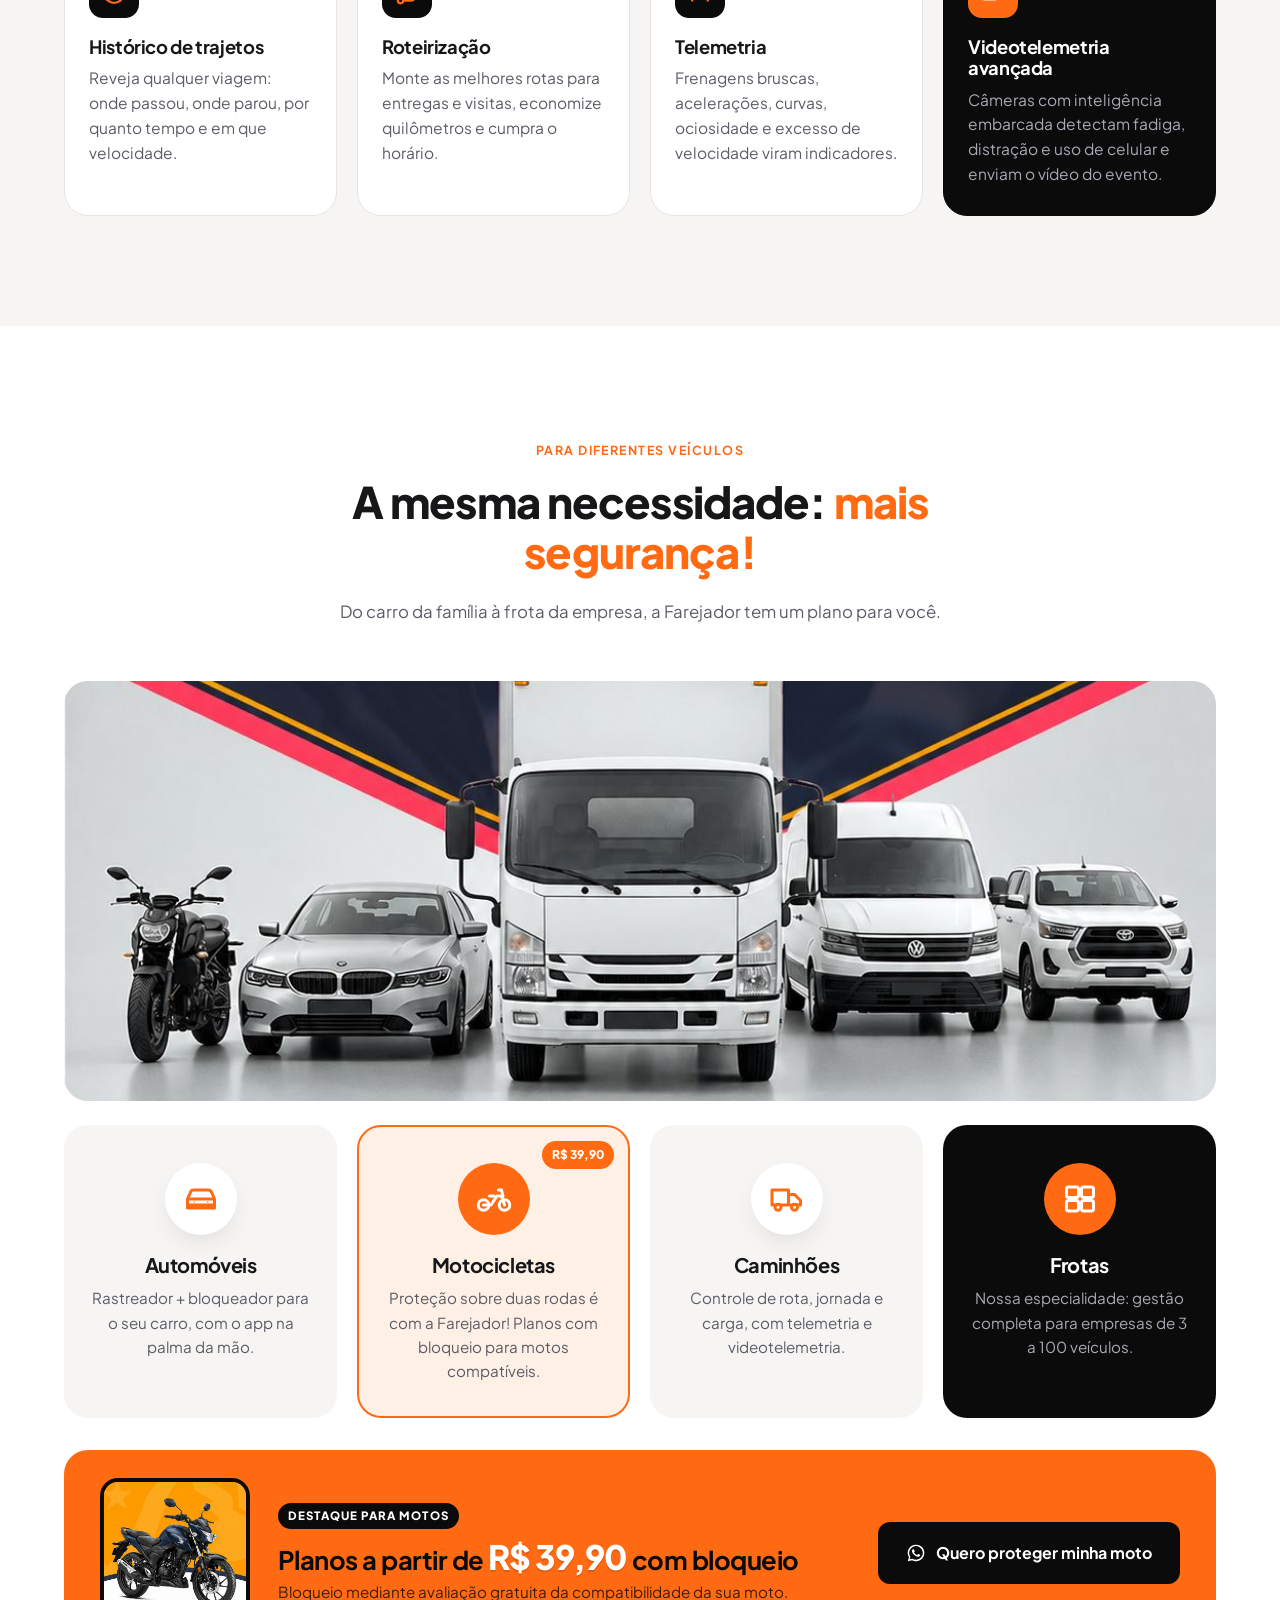
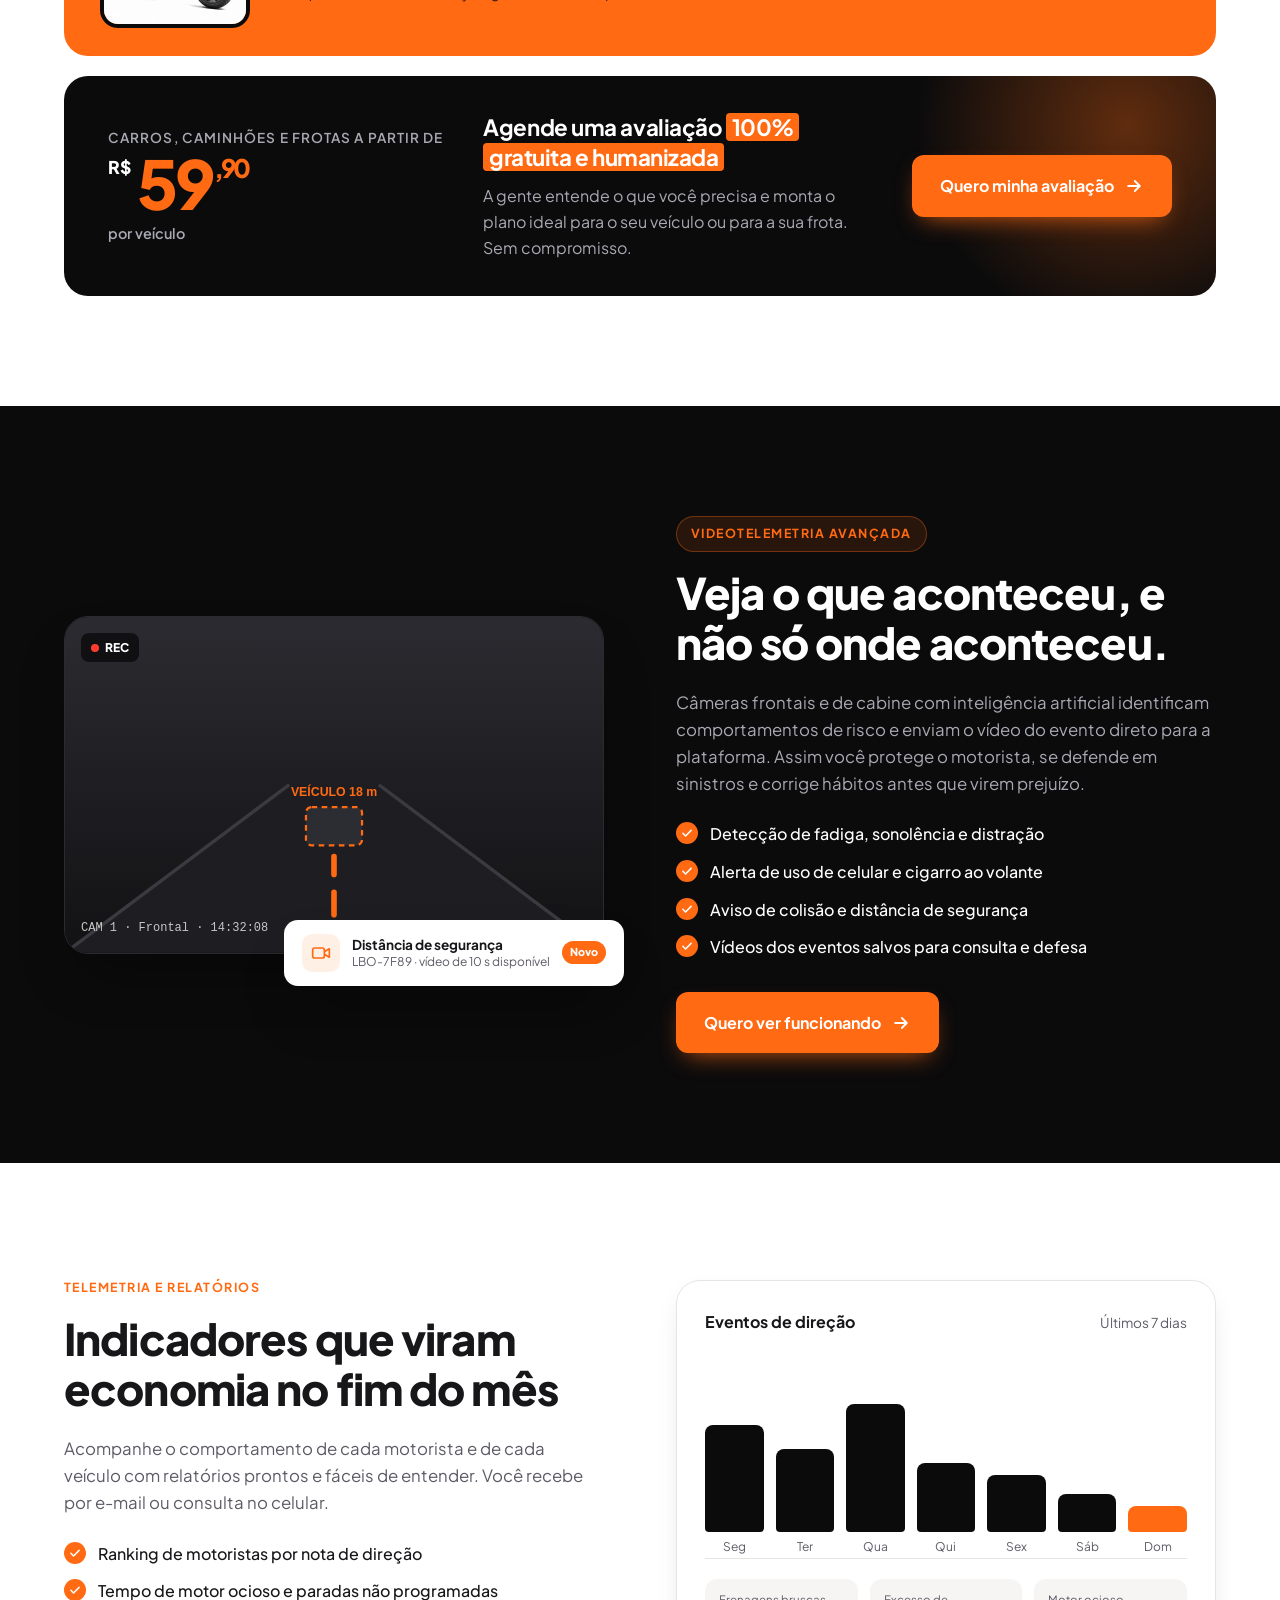
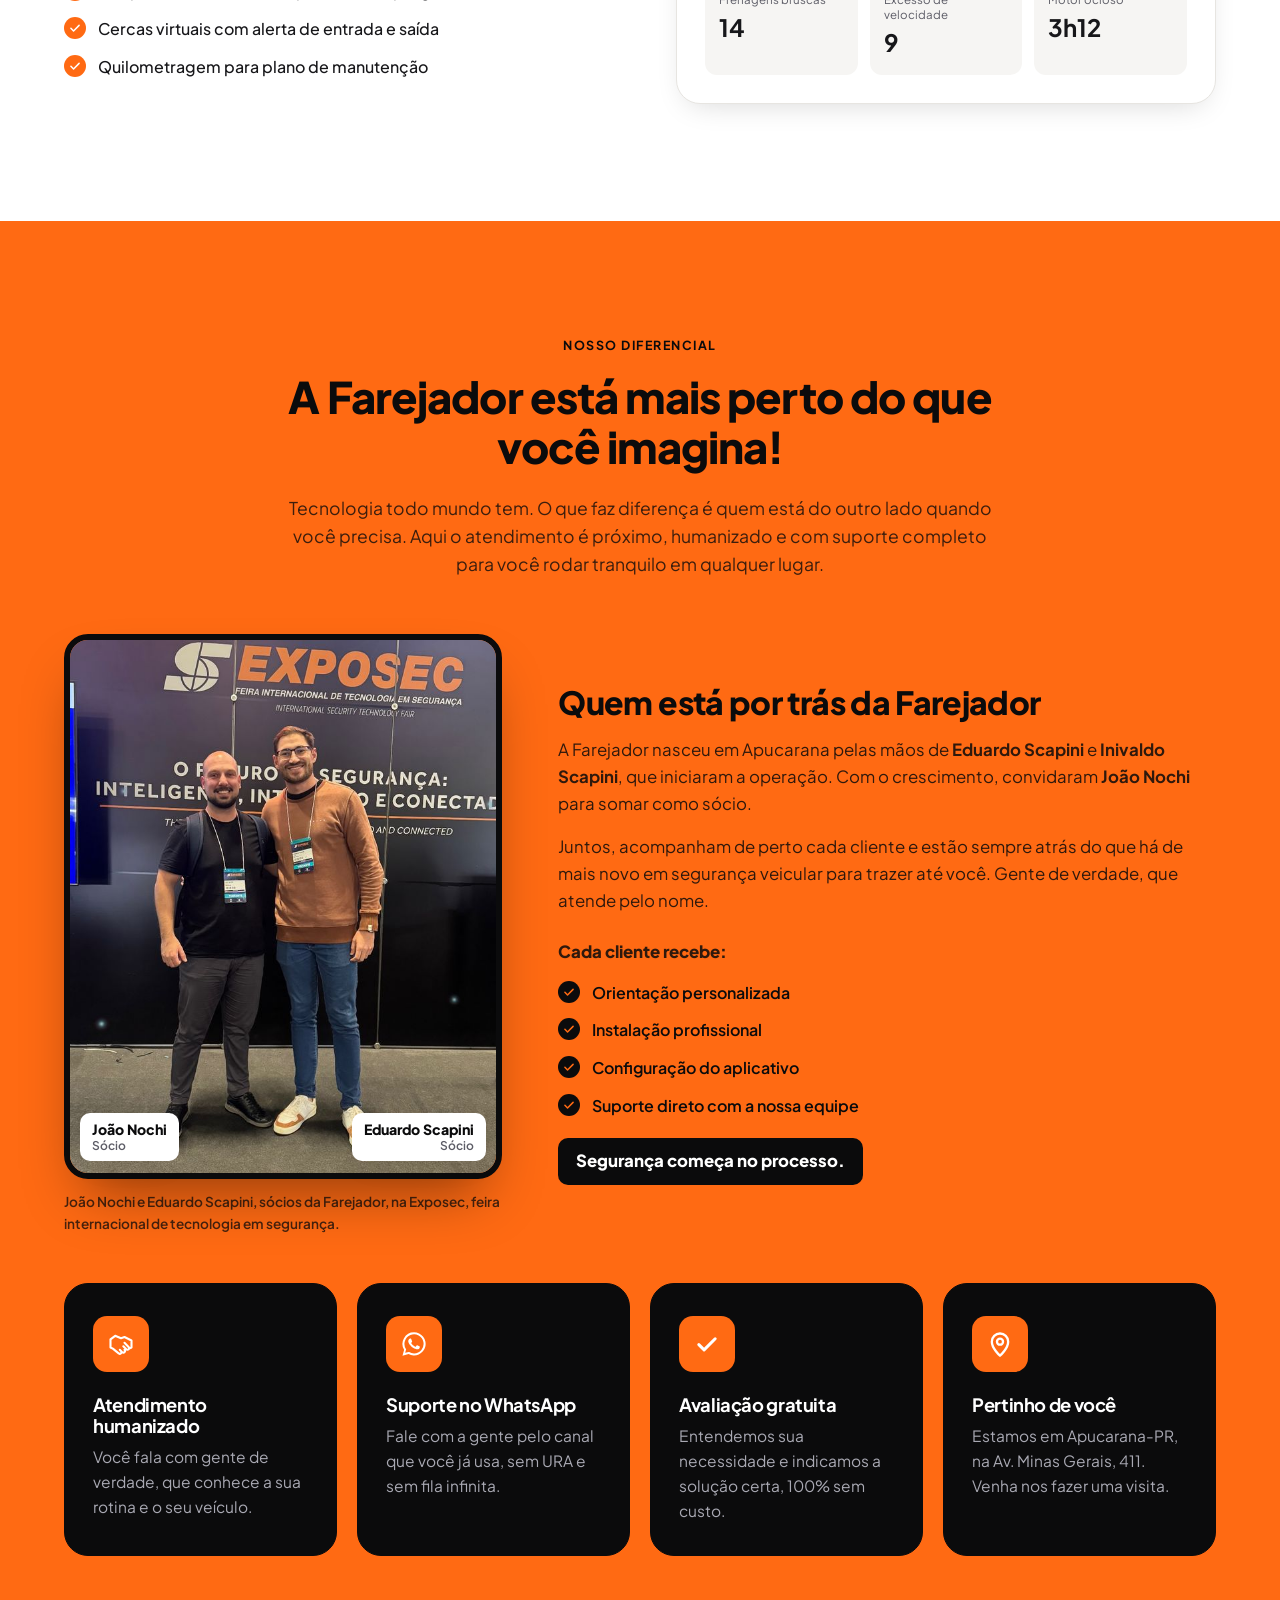
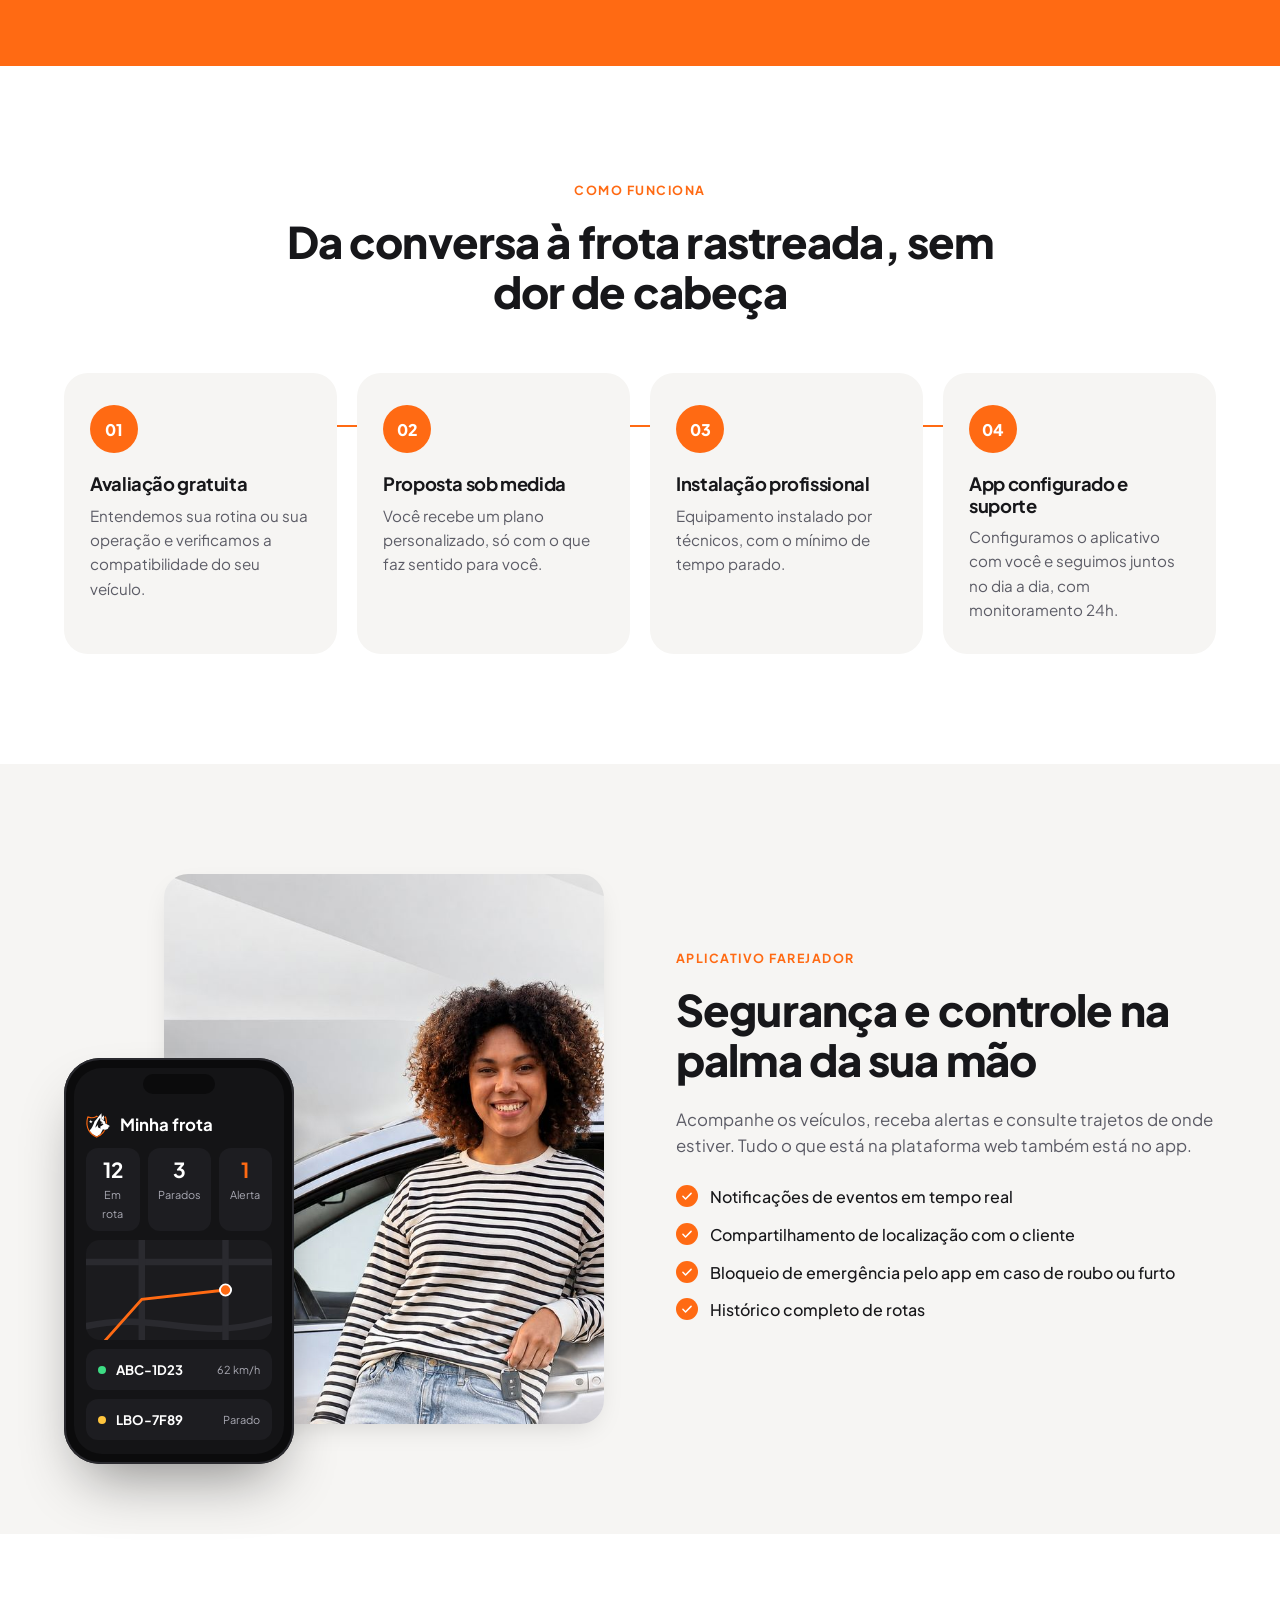
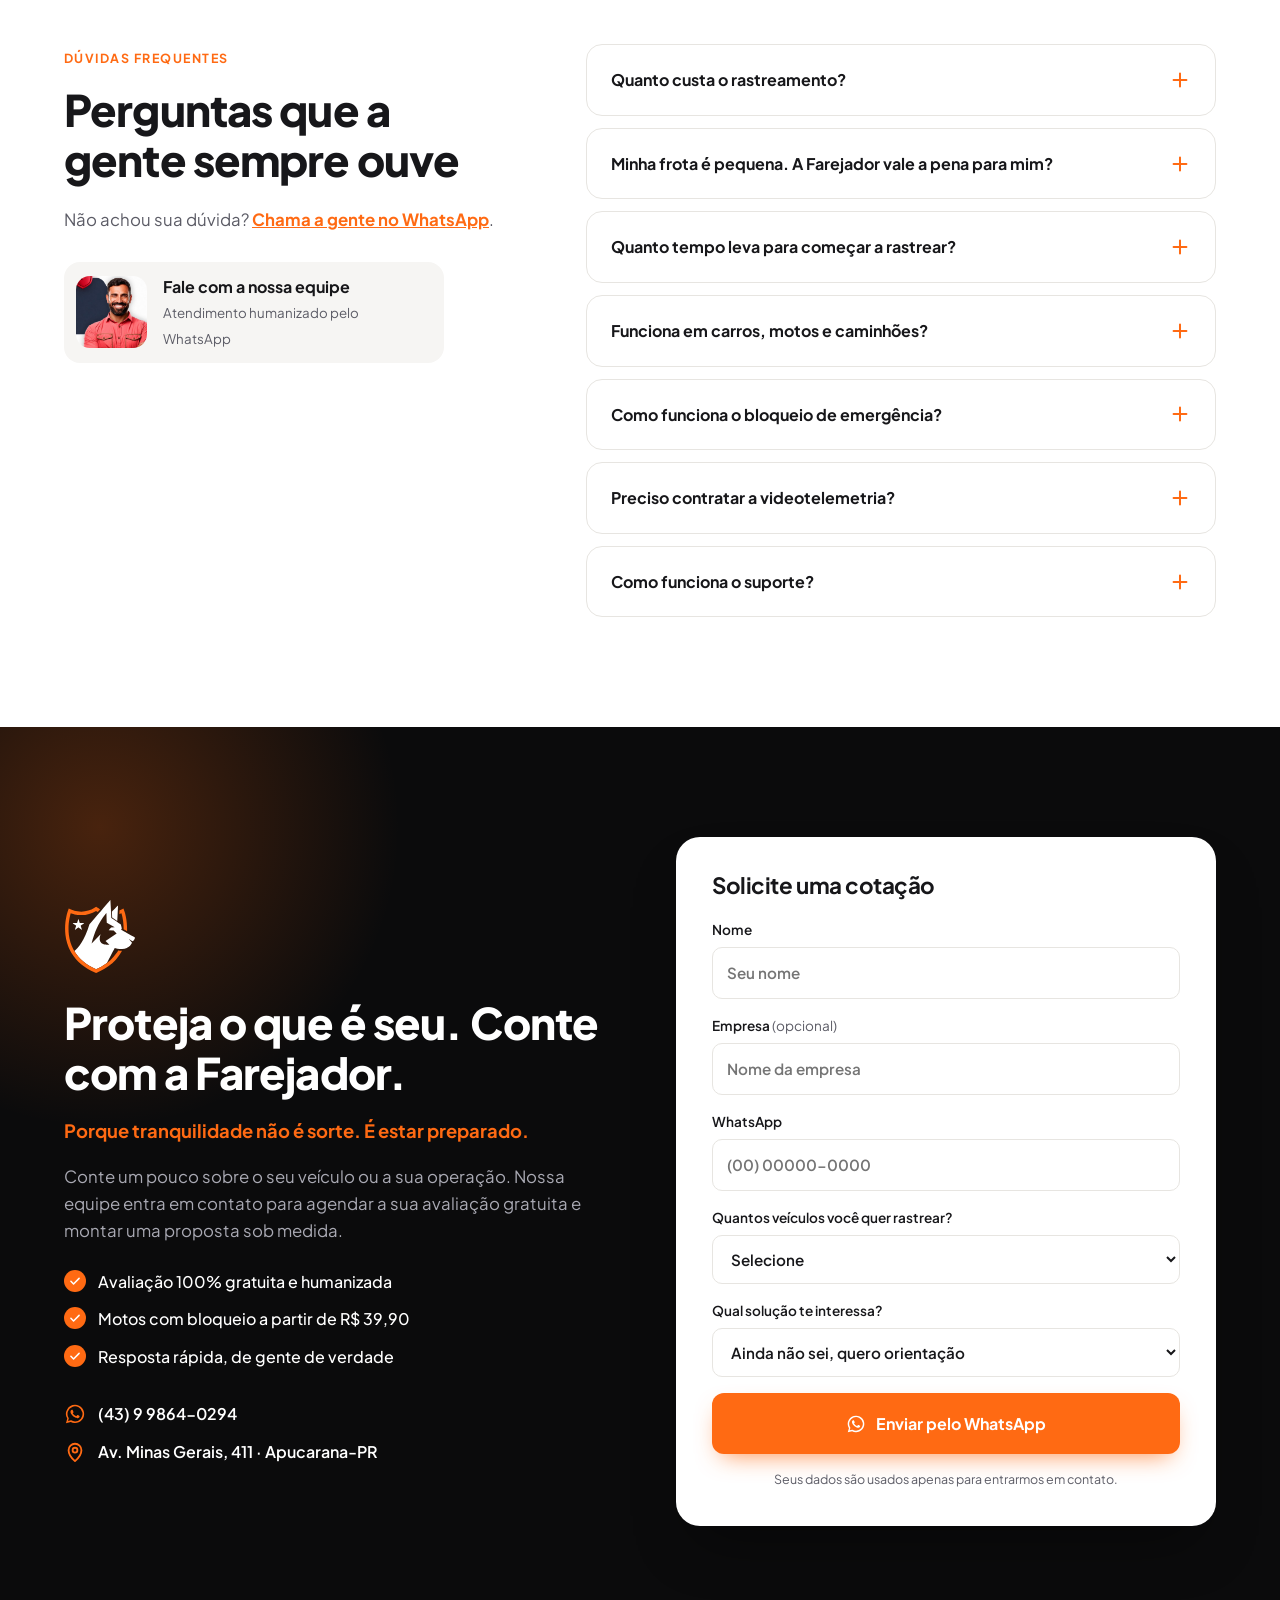
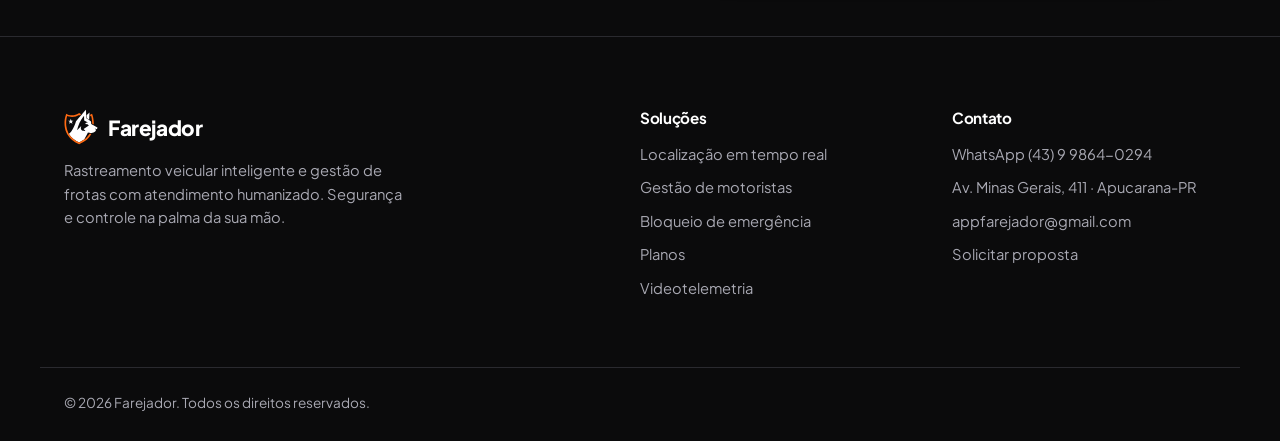
==== commit 12bfdcb2: "Remove o Instagram da landing page Tira a galeria de posts, o link do menu, o link e o ícone do roda" ====
--- a/index.html
+++ b/index.html
@@ -41,7 +41,6 @@
       <symbol id="i-arrow" viewBox="0 0 24 24"><path d="M5 12h14m-6-6 6 6-6 6" fill="none" stroke="currentColor" stroke-width="2.2" stroke-linecap="round" stroke-linejoin="round"/></symbol>
       <symbol id="i-plus" viewBox="0 0 24 24"><path d="M12 5v14M5 12h14" fill="none" stroke="currentColor" stroke-width="2.2" stroke-linecap="round"/></symbol>
       <symbol id="i-whats" viewBox="0 0 24 24"><path fill="currentColor" d="M12.04 2a9.9 9.9 0 0 0-8.5 15l-1.4 5 5.2-1.4A9.9 9.9 0 1 0 12.04 2Zm0 18.1a8.2 8.2 0 0 1-4.2-1.15l-.3-.18-3.1.8.83-3-.2-.31a8.2 8.2 0 1 1 6.97 3.84Zm4.5-6.14c-.25-.12-1.46-.72-1.69-.8-.22-.08-.39-.12-.55.13-.16.24-.64.8-.78.96-.14.17-.29.19-.53.06a6.7 6.7 0 0 1-3.34-2.92c-.25-.43.25-.4.72-1.34.08-.16.04-.3-.02-.43-.06-.12-.55-1.33-.76-1.82-.2-.48-.4-.41-.55-.42h-.47a.9.9 0 0 0-.65.3 2.74 2.74 0 0 0-.86 2.04 4.76 4.76 0 0 0 1 2.53 10.9 10.9 0 0 0 4.17 3.68c1.55.67 2.16.73 2.93.61.47-.07 1.46-.6 1.66-1.17.2-.58.2-1.07.15-1.17-.06-.1-.22-.17-.47-.29Z"/></symbol>
-      <symbol id="i-insta" viewBox="0 0 24 24"><rect x="3" y="3" width="18" height="18" rx="5" fill="none" stroke="currentColor" stroke-width="2"/><circle cx="12" cy="12" r="4" fill="none" stroke="currentColor" stroke-width="2"/><circle cx="17.5" cy="6.5" r="1.2" fill="currentColor"/></symbol>
       <symbol id="i-truck" viewBox="0 0 24 24"><path d="M2 6h11v10H2zM13 9h4l4 4v3h-8" fill="none" stroke="currentColor" stroke-width="2" stroke-linejoin="round"/><circle cx="6" cy="17.5" r="2" fill="#fff" stroke="currentColor" stroke-width="2"/><circle cx="17" cy="17.5" r="2" fill="#fff" stroke="currentColor" stroke-width="2"/></symbol>
       <symbol id="i-bell" viewBox="0 0 24 24"><path d="M6 16V11a6 6 0 1 1 12 0v5l2 2H4l2-2ZM10 21h4" fill="none" stroke="currentColor" stroke-width="2" stroke-linejoin="round" stroke-linecap="round"/></symbol>
       <symbol id="i-fuel" viewBox="0 0 24 24"><path d="M4 21V5a2 2 0 0 1 2-2h6a2 2 0 0 1 2 2v16M3 21h12M4 10h10M14 8l3 2v8a1.5 1.5 0 0 0 3 0V8l-3-3" fill="none" stroke="currentColor" stroke-width="2" stroke-linejoin="round" stroke-linecap="round"/></symbol>
@@ -68,7 +67,6 @@
         <a href="#planos">Planos</a>
         <a href="#videotelemetria">Videotelemetria</a>
         <a href="#atendimento">Atendimento</a>
-        <a href="#instagram">Instagram</a>
         <a href="#faq">Dúvidas</a>
         <a href="#contato" class="btn btn--primary nav__cta">Fale com um especialista</a>
       </nav>
@@ -466,62 +464,6 @@
       </div>
     </section>
 
-    <!-- ================= INSTAGRAM ================= -->
-    <section class="section ig" id="instagram">
-      <div class="container">
-        <div class="ig__head">
-          <div>
-            <span class="eyebrow">Instagram</span>
-            <h2>Acompanhe a Farejador no Instagram</h2>
-            <p class="muted">Dicas de segurança, novidades e tudo sobre rastreamento veicular.</p>
-          </div>
-          <a href="https://www.instagram.com/appfarejador/" target="_blank" rel="noopener" class="btn btn--dark"><svg><use href="#i-insta"/></svg> @appfarejador</a>
-        </div>
-        <div class="ig__grid">
-          <a class="ig__post" href="https://www.instagram.com/appfarejador/" target="_blank" rel="noopener">
-            <img src="assets/img/instagram/nao-e-luxo.jpg" alt="Post da Farejador: Não é luxo ter segurança sobre seu veículo" width="540" height="675" loading="lazy">
-            <span class="ig__hover" aria-hidden="true"><svg><use href="#i-insta"/></svg></span>
-          </a>
-          <a class="ig__post" href="https://www.instagram.com/appfarejador/" target="_blank" rel="noopener">
-            <img src="assets/img/instagram/bloqueio-de-emergencia.jpg" alt="Post da Farejador: Bloqueio de emergência: segundos que evitam prejuízos" width="540" height="675" loading="lazy">
-            <span class="ig__hover" aria-hidden="true"><svg><use href="#i-insta"/></svg></span>
-          </a>
-          <a class="ig__post" href="https://www.instagram.com/appfarejador/" target="_blank" rel="noopener">
-            <img src="assets/img/instagram/protecao-duas-rodas.jpg" alt="Post da Farejador: Proteção sobre duas rodas é com a Farejador" width="540" height="675" loading="lazy">
-            <span class="ig__hover" aria-hidden="true"><svg><use href="#i-insta"/></svg></span>
-          </a>
-          <a class="ig__post" href="https://www.instagram.com/appfarejador/" target="_blank" rel="noopener">
-            <img src="assets/img/instagram/mais-perto.jpg" alt="Post da Farejador: A Farejador está mais perto do que você imagina" width="540" height="675" loading="lazy">
-            <span class="ig__hover" aria-hidden="true"><svg><use href="#i-insta"/></svg></span>
-          </a>
-          <a class="ig__post" href="https://www.instagram.com/appfarejador/" target="_blank" rel="noopener">
-            <img src="assets/img/instagram/onde-esta-seu-veiculo.jpg" alt="Post da Farejador: Você saberia dizer onde seu veículo está neste exato momento?" width="540" height="675" loading="lazy">
-            <span class="ig__hover" aria-hidden="true"><svg><use href="#i-insta"/></svg></span>
-          </a>
-          <a class="ig__post" href="https://www.instagram.com/appfarejador/" target="_blank" rel="noopener">
-            <img src="assets/img/instagram/diferentes-veiculos.jpg" alt="Post da Farejador: Para diferentes veículos, a mesma necessidade: mais segurança" width="540" height="675" loading="lazy">
-            <span class="ig__hover" aria-hidden="true"><svg><use href="#i-insta"/></svg></span>
-          </a>
-          <a class="ig__post" href="https://www.instagram.com/appfarejador/" target="_blank" rel="noopener">
-            <img src="assets/img/instagram/planos-59-90.jpg" alt="Post da Farejador: Seu veículo merece cuidado de verdade. Planos a partir de R$ 59,90" width="540" height="675" loading="lazy">
-            <span class="ig__hover" aria-hidden="true"><svg><use href="#i-insta"/></svg></span>
-          </a>
-          <a class="ig__post" href="https://www.instagram.com/appfarejador/" target="_blank" rel="noopener">
-            <img src="assets/img/instagram/segredo.jpg" alt="Post da Farejador: Um segredo que ninguém te conta: proteção veicular não é tudo igual" width="540" height="675" loading="lazy">
-            <span class="ig__hover" aria-hidden="true"><svg><use href="#i-insta"/></svg></span>
-          </a>
-          <a class="ig__post" href="https://www.instagram.com/appfarejador/" target="_blank" rel="noopener">
-            <img src="assets/img/instagram/tranquilidade.jpg" alt="Post da Farejador: Tranquilidade que acompanha você" width="540" height="675" loading="lazy">
-            <span class="ig__hover" aria-hidden="true"><svg><use href="#i-insta"/></svg></span>
-          </a>
-          <a class="ig__post" href="https://www.instagram.com/appfarejador/" target="_blank" rel="noopener">
-            <img src="assets/img/instagram/protecao-e-tranquilidade.jpg" alt="Post da Farejador: Proteção e tranquilidade para sua família" width="540" height="675" loading="lazy">
-            <span class="ig__hover" aria-hidden="true"><svg><use href="#i-insta"/></svg></span>
-          </a>
-        </div>
-      </div>
-    </section>
-
     <!-- ================= FAQ ================= -->
     <section class="section" id="faq">
       <div class="container faq">
@@ -639,14 +581,12 @@
         <h4>Contato</h4>
         <a href="#" class="js-whats">WhatsApp (43) 9 9864-0294</a>
         <a href="https://www.google.com/maps/search/?api=1&amp;query=Av.+Minas+Gerais,+411,+Apucarana+-+PR" target="_blank" rel="noopener">Av. Minas Gerais, 411 · Apucarana-PR</a>
-        <a href="https://www.instagram.com/appfarejador/" target="_blank" rel="noopener">Instagram @appfarejador</a>
         <a href="mailto:appfarejador@gmail.com">appfarejador@gmail.com</a>
         <a href="#contato">Solicitar proposta</a>
       </div>
     </div>
     <div class="container footer__bottom">
       <span>© <span id="ano">2026</span> Farejador. Todos os direitos reservados.</span>
-      <a href="https://www.instagram.com/appfarejador/" target="_blank" rel="noopener" aria-label="Instagram da Farejador" class="footer__social"><svg><use href="#i-insta"/></svg></a>
     </div>
   </footer>
 
--- a/assets/css/style.css
+++ b/assets/css/style.css
@@ -435,32 +435,6 @@
   .cards--compact .card--featured h3 { padding-right: 80px; }
 }
 
-/* ---------- Galeria do Instagram ---------- */
-.btn--dark { background: var(--black); color: var(--white); }
-.btn--dark:hover { background: var(--orange); }
-.ig__head { display: flex; justify-content: space-between; align-items: flex-end; gap: 24px; margin-bottom: 40px; }
-.ig__head h2 { margin-bottom: .3em; }
-.ig__head .muted { margin: 0; }
-.ig__grid { display: grid; grid-template-columns: repeat(5, 1fr); gap: 16px; }
-.ig__post { position: relative; display: block; border-radius: var(--radius); overflow: hidden; aspect-ratio: 4 / 5; box-shadow: var(--shadow); }
-.ig__post img { width: 100%; height: 100%; object-fit: cover; transition: transform .4s ease; }
-.ig__hover { position: absolute; inset: 0; display: grid; place-items: center; background: rgba(11,11,12,.55); color: var(--white); opacity: 0; transition: opacity .25s; }
-.ig__hover svg { width: 40px; height: 40px; }
-.ig__post:hover img { transform: scale(1.06); }
-.ig__post:hover .ig__hover, .ig__post:focus-visible .ig__hover { opacity: 1; }
-@media (max-width: 920px) {
-  .ig__head { flex-direction: column; align-items: flex-start; }
-  .ig__grid { display: flex; overflow-x: auto; scroll-snap-type: x mandatory; gap: 12px; padding-bottom: 8px; margin: 0 -24px; padding-left: 24px; padding-right: 24px; scrollbar-width: none; }
-  .ig__grid::-webkit-scrollbar { display: none; }
-  .ig__post { flex: 0 0 62%; scroll-snap-align: start; }
-}
-@media (max-width: 600px) {
-  .ig__grid { margin: 0 -16px; padding-left: 16px; padding-right: 16px; }
-  .ig__post { flex-basis: 78%; }
-}
-@media (max-width: 920px) { .ig__grid { scroll-padding-inline: 24px; } }
-@media (max-width: 600px) { .ig__grid { scroll-padding-inline: 16px; } }
-
 /* ---------- Destaque motos ---------- */
 .vehicle { position: relative; }
 .vehicle--moto { border-color: var(--orange); background: var(--orange-100); }
@@ -560,3 +534,5 @@
 .team__name--right { right: 16px; text-align: right; }
 @media (max-width: 600px) { .team__name { bottom: 14px; font-size: .68rem; padding: 6px 10px; } .team__name b { font-size: .8rem; } }
 .form__hp { position: absolute; left: -9999px; width: 1px; height: 1px; opacity: 0; }
+.btn--dark { background: var(--black); color: var(--white); }
+.btn--dark:hover { background: var(--orange); }
